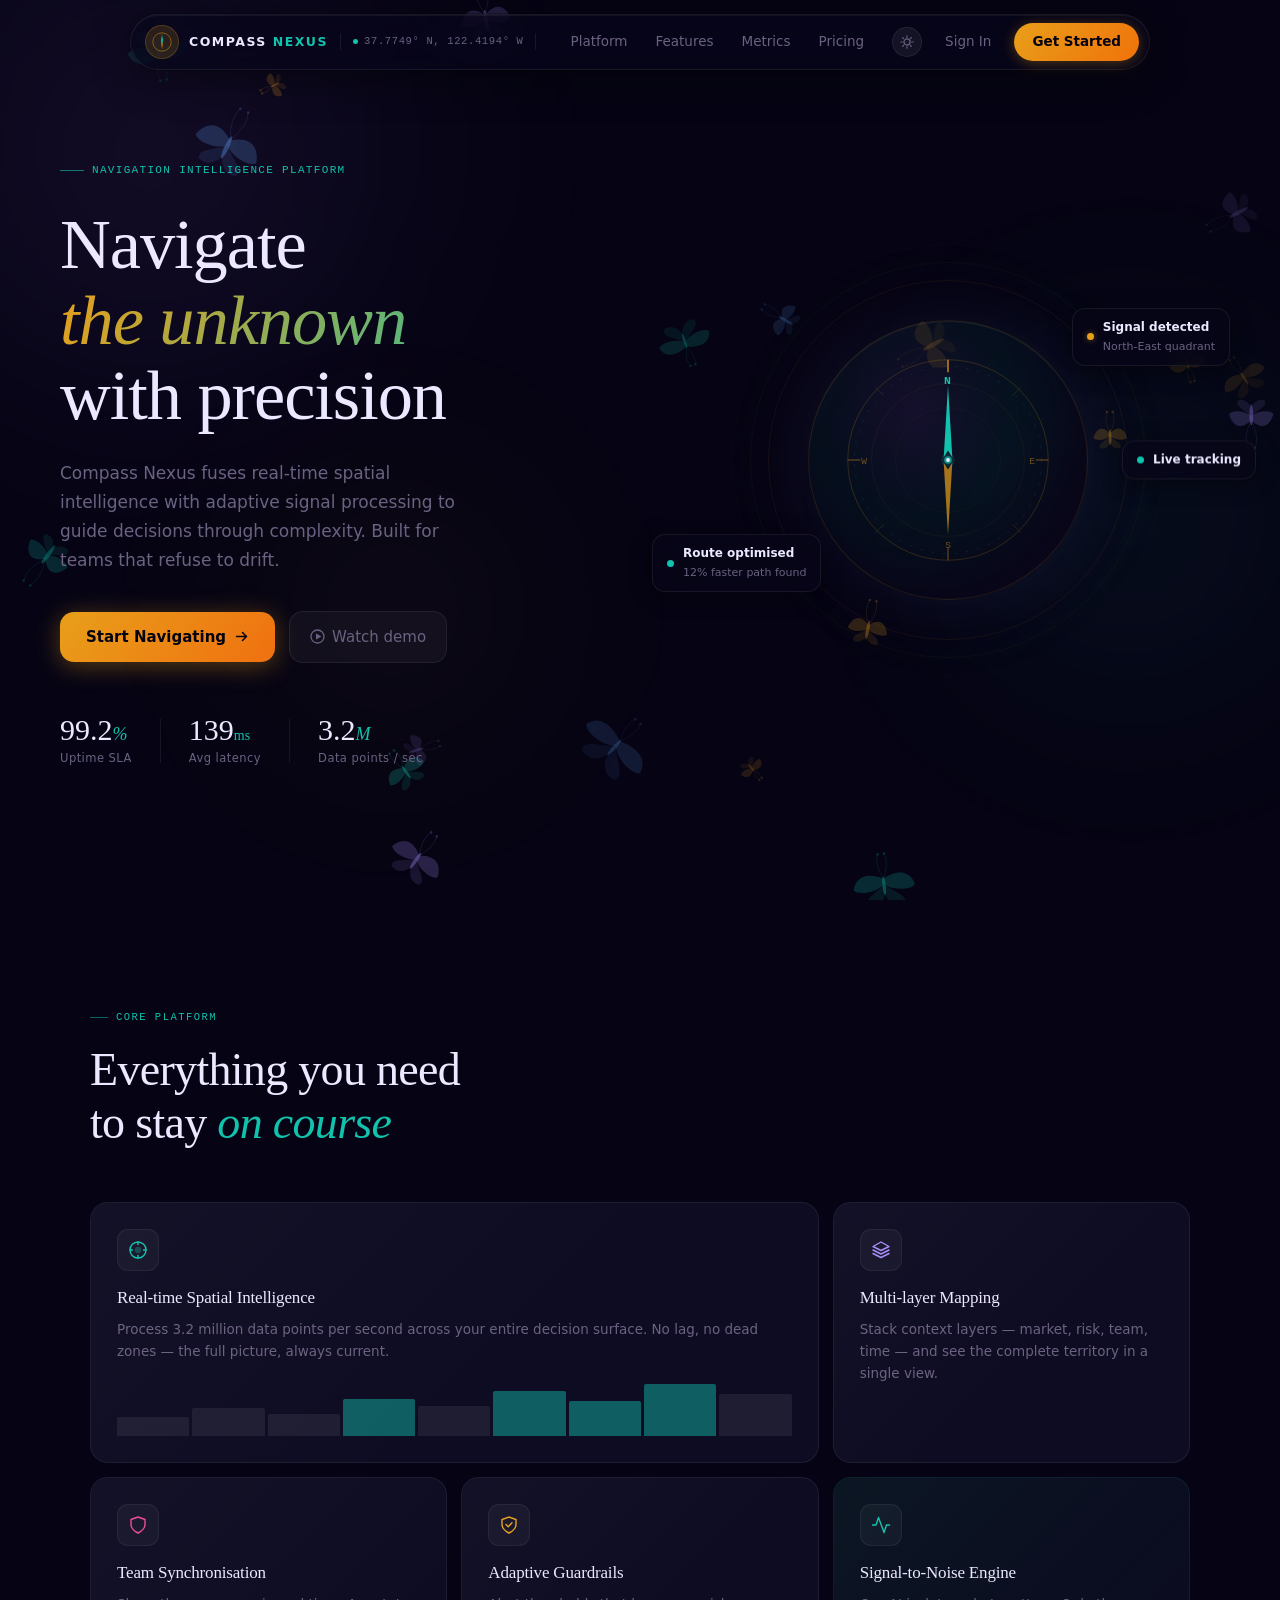
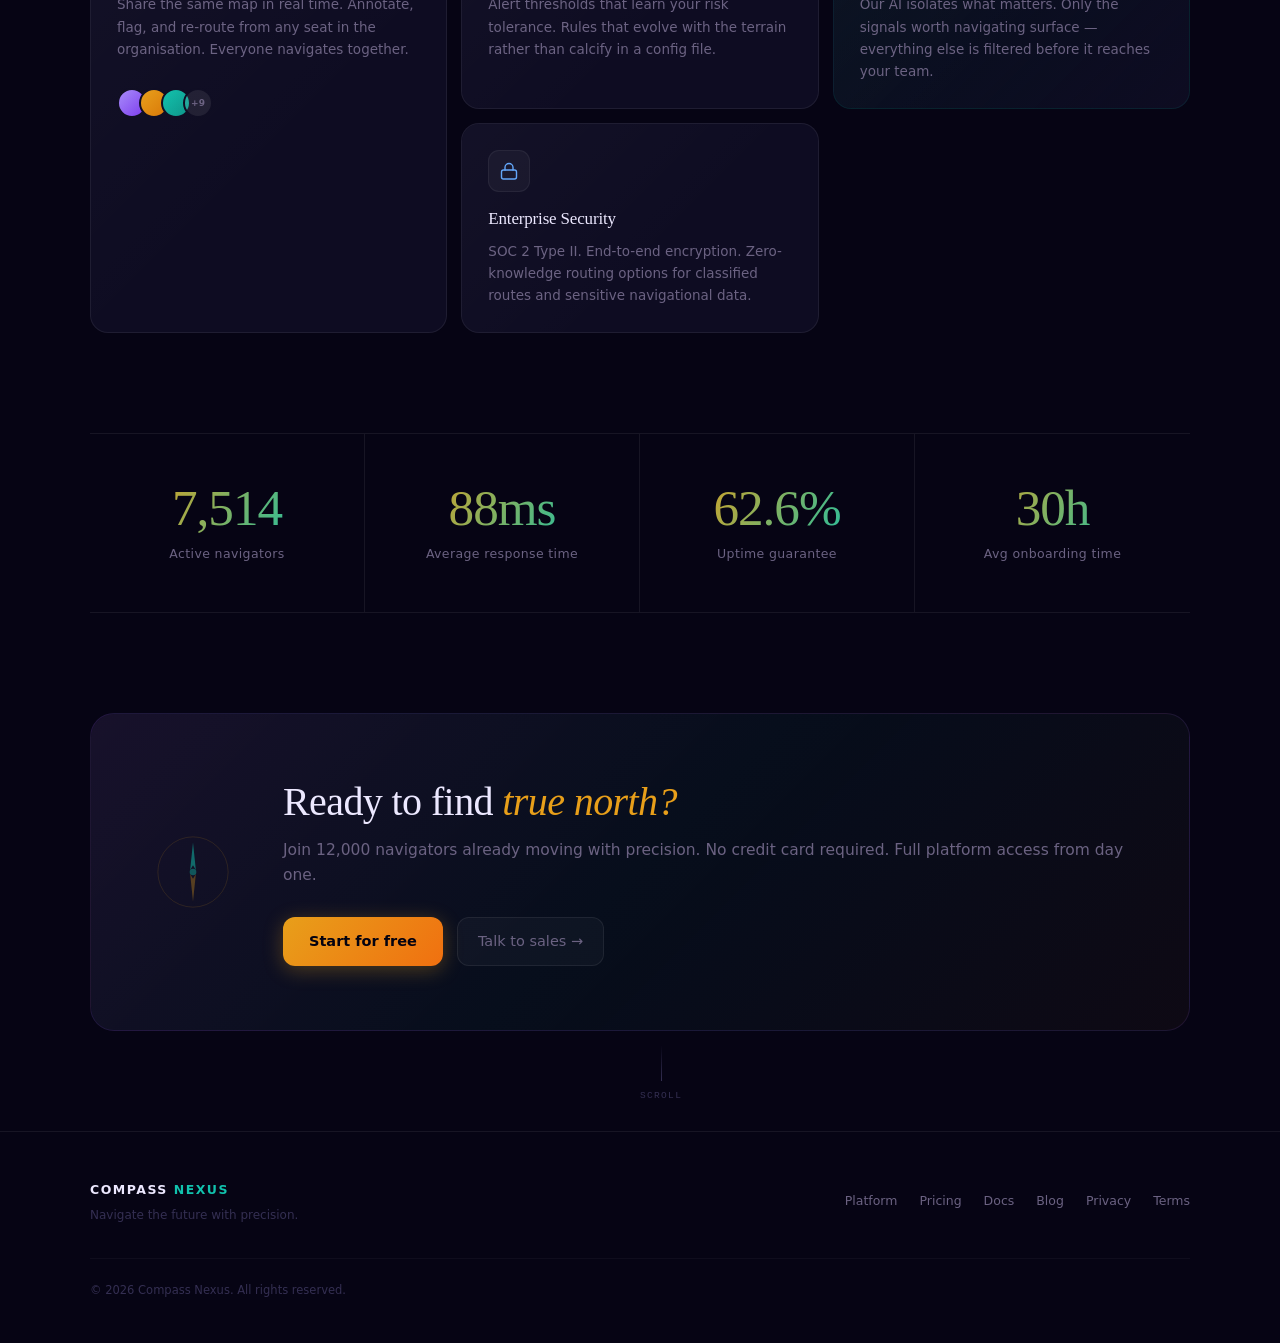
==== compass-nexus-site/index.html @ 7ae868af "feat: add Compass Nexus landing page with butterfly canvas and creative nav Self-contained dark cine" ====
<!doctype html>
<html lang="en" data-theme="dark">
<head>
<meta charset="UTF-8">
<meta name="viewport" content="width=device-width, initial-scale=1.0">
<title>COMPASS NEXUS — Navigate the Future</title>
<style>
/* ── Token Layer ─────────────────────────── */
:root {
  --void:      #060414;
  --surface:   #0E0C22;
  --surface-2: #17152F;
  --border:    rgba(255,255,255,0.07);
  --amber:     #E89F1A;
  --amber-dim: rgba(232,159,26,0.15);
  --teal:      #11C2AD;
  --teal-dim:  rgba(17,194,173,0.12);
  --mist:      #ECE8FF;
  --fog:       #6B6282;
  --fog-2:     #342F52;
  --text:      var(--mist);
  --text-2:    var(--fog);
  --bg:        var(--void);
  --card:      var(--surface);
  --glass:     rgba(8,6,24,0.72);
  --radius-pill: 999px;
  --radius-card: 18px;
  --radius-sm:   10px;
  --ease-out: cubic-bezier(0.16,1,0.3,1);
  --ease-in:  cubic-bezier(0.7,0,0.84,0);
  --f-display: ui-serif, 'New York', Georgia, 'Times New Roman', serif;
  --f-body:    system-ui, -apple-system, 'Segoe UI', Arial, sans-serif;
  --f-mono:    ui-monospace, 'Courier New', Consolas, monospace;
}

@media (prefers-color-scheme: light) {
  :root {
    --void:      #F5F3FF;
    --surface:   #FFFFFF;
    --surface-2: #EDEAF8;
    --border:    rgba(60,40,120,0.10);
    --fog:       #7B7496;
    --fog-2:     #DDD9F0;
    --mist:      #18143A;
    --glass:     rgba(240,237,255,0.82);
    --text:      #18143A;
    --text-2:    #7B7496;
    --bg:        #F5F3FF;
    --card:      #FFFFFF;
  }
}
:root[data-theme="light"] {
  --void:      #F5F3FF;
  --surface:   #FFFFFF;
  --surface-2: #EDEAF8;
  --border:    rgba(60,40,120,0.10);
  --fog:       #7B7496;
  --fog-2:     #DDD9F0;
  --mist:      #18143A;
  --glass:     rgba(240,237,255,0.82);
  --text:      #18143A;
  --text-2:    #7B7496;
  --bg:        #F5F3FF;
  --card:      #FFFFFF;
}
:root[data-theme="dark"] {
  --void:      #060414;
  --surface:   #0E0C22;
  --surface-2: #17152F;
  --border:    rgba(255,255,255,0.07);
  --amber:     #E89F1A;
  --amber-dim: rgba(232,159,26,0.15);
  --teal:      #11C2AD;
  --teal-dim:  rgba(17,194,173,0.12);
  --mist:      #ECE8FF;
  --fog:       #6B6282;
  --fog-2:     #342F52;
  --text:      var(--mist);
  --text-2:    var(--fog);
  --bg:        var(--void);
  --card:      var(--surface);
  --glass:     rgba(8,6,24,0.72);
}

/* ── Reset ───────────────────────────────── */
*,*::before,*::after{box-sizing:border-box;margin:0;padding:0}
@media(prefers-reduced-motion:reduce){*,*::before,*::after{animation-duration:.01ms!important;transition-duration:.01ms!important}}
html{scroll-behavior:smooth}
body{font-family:var(--f-body);background:var(--bg);color:var(--text);min-height:100dvh;overflow-x:hidden;-webkit-font-smoothing:antialiased;line-height:1.6}
a{color:inherit;text-decoration:none}
ul{list-style:none}
img,svg{display:block}
.sr-only{position:absolute;width:1px;height:1px;padding:0;margin:-1px;overflow:hidden;clip:rect(0,0,0,0);border:0}

/* ── Background layers ───────────────────── */
#butterfly-canvas{position:fixed;inset:0;z-index:0;pointer-events:none}

.bg-glow{position:fixed;inset:0;z-index:0;pointer-events:none;overflow:hidden}
.glow{position:absolute;border-radius:50%;filter:blur(90px);animation:glow-drift 22s ease-in-out infinite alternate}
.glow-1{width:700px;height:700px;top:-200px;left:-200px;background:radial-gradient(circle,rgba(167,110,250,.10) 0%,transparent 70%);animation-delay:0s}
.glow-2{width:500px;height:500px;top:30%;right:-100px;background:radial-gradient(circle,rgba(17,194,173,.08) 0%,transparent 70%);animation-delay:-7s;animation-duration:18s}
.glow-3{width:400px;height:400px;bottom:10%;left:15%;background:radial-gradient(circle,rgba(232,159,26,.06) 0%,transparent 70%);animation-delay:-14s;animation-duration:26s}
@keyframes glow-drift{0%{transform:translate(0,0) scale(1)}100%{transform:translate(50px,35px) scale(1.08)}}

/* ── Nav ─────────────────────────────────── */
.nav-wrap{position:fixed;top:0;left:0;right:0;z-index:100;display:flex;flex-direction:column;align-items:center;padding:14px 16px 0;pointer-events:none}
.nav-pill{width:min(1020px,100%);display:flex;align-items:center;gap:6px;padding:8px 10px 8px 14px;background:var(--glass);border:1px solid var(--border);border-radius:var(--radius-pill);backdrop-filter:blur(28px) saturate(160%);-webkit-backdrop-filter:blur(28px) saturate(160%);box-shadow:0 1px 0 rgba(255,255,255,.05) inset,0 8px 40px rgba(0,0,0,.45),0 0 0 1px rgba(0,0,0,.3);pointer-events:all;transition:box-shadow .3s var(--ease-out)}

/* Brand */
.nav-brand{display:flex;align-items:center;gap:10px;flex-shrink:0;cursor:pointer}
.compass-badge{width:34px;height:34px;border-radius:50%;background:var(--amber-dim);border:1px solid rgba(232,159,26,.22);display:flex;align-items:center;justify-content:center;flex-shrink:0;transition:background .2s,border-color .2s,box-shadow .3s}
.nav-brand:hover .compass-badge{background:rgba(232,159,26,.2);border-color:rgba(232,159,26,.38);box-shadow:0 0 18px rgba(232,159,26,.22)}
.compass-svg-nav{width:20px;height:20px;animation:spin-compass 12s linear infinite}
@keyframes spin-compass{to{transform:rotate(360deg)}}
.brand-wordmark{font-family:var(--f-body);font-size:12.5px;font-weight:700;letter-spacing:.12em;color:var(--text)}
.brand-wordmark .accent{color:var(--teal)}

/* Coordinate display — the unique nav element */
.nav-coord{display:flex;align-items:center;gap:6px;font-family:var(--f-mono);font-size:10.5px;color:var(--fog);letter-spacing:.06em;padding:0 12px;border-left:1px solid var(--border);border-right:1px solid var(--border);margin:0 6px}
.coord-dot{width:5px;height:5px;border-radius:50%;background:var(--teal);animation:coord-pulse 2.5s ease-in-out infinite}
@keyframes coord-pulse{0%,100%{opacity:1}50%{opacity:.35}}

/* Links */
.nav-links{display:flex;align-items:center;gap:2px;flex:1;justify-content:center}
.nav-link{display:inline-flex;align-items:center;padding:7px 13px;border-radius:var(--radius-pill);font-size:13.5px;font-weight:500;color:var(--text-2);transition:color .2s,background .2s;cursor:pointer;white-space:nowrap}
.nav-link:hover{color:var(--text);background:rgba(255,255,255,.06)}
.nav-link:focus-visible{outline:2px solid var(--teal);outline-offset:2px}

/* Nav actions */
.nav-actions{display:flex;align-items:center;gap:8px;flex-shrink:0}
.btn-ghost-sm{padding:7px 15px;border-radius:var(--radius-pill);font-size:13.5px;font-weight:500;color:var(--text-2);transition:color .2s,background .2s;cursor:pointer;white-space:nowrap}
.btn-ghost-sm:hover{color:var(--text);background:rgba(255,255,255,.06)}
.btn-nav-cta{padding:8px 18px;border-radius:var(--radius-pill);font-size:13.5px;font-weight:600;color:#040210;background:linear-gradient(130deg,var(--amber) 0%,#F0720A 100%);transition:opacity .2s,transform .15s,box-shadow .2s;cursor:pointer;white-space:nowrap;box-shadow:0 2px 14px rgba(232,159,26,.32)}
.btn-nav-cta:hover{opacity:.9;transform:translateY(-1px);box-shadow:0 4px 22px rgba(232,159,26,.42)}
.btn-nav-cta:active{transform:translateY(0)}
.btn-nav-cta:focus-visible{outline:2px solid var(--amber);outline-offset:3px}

/* Mobile toggle */
.nav-mobile-btn{display:none;flex-direction:column;gap:5px;background:none;border:none;cursor:pointer;padding:8px;border-radius:8px}
.nav-mobile-btn span{display:block;width:18px;height:1.5px;background:var(--fog);transition:transform .2s,opacity .2s}
.nav-mobile-btn:hover span{background:var(--text)}
.nav-mobile-btn[aria-expanded="true"] span:nth-child(1){transform:rotate(45deg) translate(4.7px,4.7px)}
.nav-mobile-btn[aria-expanded="true"] span:nth-child(2){opacity:0}
.nav-mobile-btn[aria-expanded="true"] span:nth-child(3){transform:rotate(-45deg) translate(4.7px,-4.7px)}

/* Mobile dropdown */
.mobile-menu{display:none;flex-direction:column;width:min(1020px,calc(100vw - 32px));margin-top:8px;background:var(--glass);border:1px solid var(--border);border-radius:20px;backdrop-filter:blur(24px);-webkit-backdrop-filter:blur(24px);overflow:hidden;pointer-events:all}
.mobile-menu.open{display:flex}
.mobile-link{padding:13px 22px;font-size:14px;color:var(--text-2);border-bottom:1px solid rgba(255,255,255,.04);transition:color .2s,background .2s;cursor:pointer}
.mobile-link:hover{color:var(--text);background:rgba(255,255,255,.04)}
.mobile-link:last-child{border-bottom:none;color:var(--amber);font-weight:600}

/* Theme toggle */
.theme-toggle{width:30px;height:30px;border-radius:50%;background:rgba(255,255,255,.06);border:1px solid var(--border);display:flex;align-items:center;justify-content:center;cursor:pointer;transition:background .2s,border-color .2s;flex-shrink:0}
.theme-toggle:hover{background:rgba(255,255,255,.1)}
.theme-toggle svg{width:14px;height:14px;stroke:var(--fog);transition:stroke .2s}
.theme-toggle:hover svg{stroke:var(--text)}

/* ── Main content offset ─────────────────── */
main{position:relative;z-index:1}

/* ── Hero ────────────────────────────────── */
.hero{min-height:100dvh;display:flex;align-items:center;padding:100px 24px 80px}
.hero-inner{max-width:1160px;width:100%;margin:0 auto;display:grid;grid-template-columns:1fr 1fr;gap:72px;align-items:center}

.hero-eyebrow{display:inline-flex;align-items:center;gap:8px;font-family:var(--f-mono);font-size:11px;letter-spacing:.12em;text-transform:uppercase;color:var(--teal);margin-bottom:28px;animation:fade-up .6s var(--ease-out) .1s both}
.eyebrow-line{width:24px;height:1px;background:var(--teal);opacity:.6}

.hero-h1{font-family:var(--f-display);font-size:clamp(40px,5.5vw,72px);font-weight:400;line-height:1.07;letter-spacing:-.015em;margin-bottom:26px;text-wrap:balance}
.h1-line-1{display:block;animation:fade-up .65s var(--ease-out) .2s both}
.h1-line-2{display:block;font-style:italic;background:linear-gradient(120deg,var(--amber) 0%,var(--teal) 100%);-webkit-background-clip:text;-webkit-text-fill-color:transparent;background-clip:text;animation:fade-up .65s var(--ease-out) .32s both}
.h1-line-3{display:block;animation:fade-up .65s var(--ease-out) .42s both}

.hero-body{font-size:17px;line-height:1.7;color:var(--text-2);max-width:420px;margin-bottom:36px;animation:fade-up .6s var(--ease-out) .52s both}

.hero-cta{display:flex;align-items:center;gap:14px;flex-wrap:wrap;margin-bottom:52px;animation:fade-up .6s var(--ease-out) .62s both}
.btn-primary-lg{display:inline-flex;align-items:center;gap:8px;padding:13px 26px;border-radius:14px;font-size:15px;font-weight:600;color:#040210;background:linear-gradient(130deg,var(--amber) 0%,#F07010 100%);transition:transform .2s var(--ease-out),box-shadow .2s;box-shadow:0 4px 24px rgba(232,159,26,.36);cursor:pointer}
.btn-primary-lg:hover{transform:translateY(-2px);box-shadow:0 8px 32px rgba(232,159,26,.45)}
.btn-primary-lg:active{transform:translateY(0)}
.btn-primary-lg:focus-visible{outline:2px solid var(--amber);outline-offset:3px}
.btn-ghost-lg{display:inline-flex;align-items:center;gap:7px;padding:13px 20px;border-radius:14px;font-size:15px;font-weight:500;color:var(--text-2);background:rgba(255,255,255,.04);border:1px solid var(--border);transition:color .2s,background .2s,transform .2s;cursor:pointer}
.btn-ghost-lg:hover{color:var(--text);background:rgba(255,255,255,.08);transform:translateY(-1px)}
.btn-ghost-lg:focus-visible{outline:2px solid var(--teal);outline-offset:3px}

/* Stats */
.hero-stats{display:flex;gap:0;animation:fade-up .6s var(--ease-out) .72s both}
.stat{padding:0 28px 0 0;display:flex;flex-direction:column;gap:4px}
.stat:first-child{padding-left:0}
.stat-num{font-family:var(--f-display);font-size:30px;font-weight:400;line-height:1;color:var(--text)}
.stat-num .unit{font-size:18px;color:var(--teal);font-style:italic}
.stat-lbl{font-size:11.5px;color:var(--fog);letter-spacing:.04em}
.stat-div{width:1px;background:var(--border);align-self:stretch;margin:4px 28px 4px 0}

/* Hero visual */
.hero-visual{position:relative;display:flex;align-items:center;justify-content:center;animation:fade-up .8s var(--ease-out) .3s both}

.orb-wrap{position:relative;width:360px;height:360px;display:flex;align-items:center;justify-content:center}
.orb-ring{position:absolute;border-radius:50%;border:1px solid rgba(232,159,26,.07);animation:orb-pulse 5s ease-in-out infinite}
.orb-ring-1{inset:0;animation-delay:0s}
.orb-ring-2{inset:-18px;animation-delay:.8s;opacity:.6}
.orb-ring-3{inset:-36px;animation-delay:1.6s;opacity:.3}
@keyframes orb-pulse{0%,100%{transform:scale(1);opacity:.8}50%{transform:scale(1.04);opacity:.35}}

.orb-body{width:280px;height:280px;border-radius:50%;background:radial-gradient(ellipse at 38% 32%,rgba(167,110,250,.1) 0%,rgba(17,194,173,.06) 40%,rgba(8,6,24,.95) 72%);border:1px solid rgba(232,159,26,.12);box-shadow:0 0 70px rgba(167,110,250,.07),0 0 140px rgba(17,194,173,.04),inset 0 1px 0 rgba(255,255,255,.06);display:flex;align-items:center;justify-content:center}
.orb-svg{width:210px;height:210px;animation:spin-compass 26s linear infinite}

/* Float cards */
.fcard{position:absolute;display:flex;align-items:center;gap:9px;padding:9px 14px;background:var(--glass);border:1px solid var(--border);border-radius:13px;backdrop-filter:blur(18px);-webkit-backdrop-filter:blur(18px);box-shadow:0 4px 22px rgba(0,0,0,.38);font-size:12px}
.fcard-1{top:28px;right:-10px;animation:fc-float-1 6s ease-in-out infinite}
.fcard-2{bottom:48px;left:-24px;animation:fc-float-2 7s ease-in-out infinite}
.fcard-3{top:50%;right:-36px;transform:translateY(-50%);animation:fc-float-3 5s ease-in-out infinite}
@keyframes fc-float-1{0%,100%{transform:translateY(0)}50%{transform:translateY(-9px)}}
@keyframes fc-float-2{0%,100%{transform:translateY(0)}50%{transform:translateY(7px)}}
@keyframes fc-float-3{0%,100%{transform:translateY(-50%) translateX(0)}50%{transform:translateY(-50%) translateX(-5px)}}

.fc-dot{width:7px;height:7px;border-radius:50%;flex-shrink:0}
.fc-dot-amber{background:var(--amber);box-shadow:0 0 6px rgba(232,159,26,.5)}
.fc-dot-teal{background:var(--teal);animation:coord-pulse 2s infinite}
.fc-dot-live{background:var(--teal);animation:pulsering 2s ease-out infinite;box-shadow:0 0 0 0 rgba(17,194,173,.4)}
@keyframes pulsering{0%{box-shadow:0 0 0 0 rgba(17,194,173,.4)}70%{box-shadow:0 0 0 8px rgba(17,194,173,0)}100%{box-shadow:0 0 0 0 rgba(17,194,173,0)}}

.fc-name{font-weight:600;color:var(--text);font-size:12px}
.fc-sub{color:var(--fog);font-size:11px;margin-top:1px}

/* Scroll cue */
.scroll-cue{position:absolute;bottom:28px;left:50%;transform:translateX(-50%);display:flex;flex-direction:column;align-items:center;gap:7px;font-family:var(--f-mono);font-size:9.5px;letter-spacing:.14em;text-transform:uppercase;color:var(--fog-2);animation:fade-up 1s var(--ease-out) 1.4s both}
.scroll-cue-line{width:1px;height:36px;background:linear-gradient(to bottom,transparent,var(--fog-2));animation:scroll-cue-anim 2s ease-in-out infinite}
@keyframes scroll-cue-anim{0%,100%{opacity:.3}50%{opacity:.7}}

/* ── Features ────────────────────────────── */
.section{position:relative;z-index:1;padding:100px 24px}
.section-inner{max-width:1100px;margin:0 auto}

.section-eye{display:inline-flex;align-items:center;gap:8px;font-family:var(--f-mono);font-size:10.5px;letter-spacing:.14em;text-transform:uppercase;color:var(--teal);margin-bottom:18px}
.section-eye::before{content:'';display:block;width:18px;height:1px;background:var(--teal);opacity:.5}

.section-h2{font-family:var(--f-display);font-size:clamp(28px,4vw,46px);font-weight:400;line-height:1.15;letter-spacing:-.015em;margin-bottom:52px;max-width:580px;text-wrap:balance}
.section-h2 em{font-style:italic;color:var(--teal)}

/* Bento */
.bento{display:grid;grid-template-columns:repeat(3,1fr);gap:14px}
.bcard{padding:26px;background:var(--card);border:1px solid var(--border);border-radius:var(--radius-card);overflow:hidden;position:relative;cursor:default;transition:background .25s var(--ease-out),border-color .25s,box-shadow .25s,transform .25s;opacity:0;transform:translateY(22px)}
.bcard.revealed{opacity:1;transform:translateY(0);transition:opacity .55s var(--ease-out),transform .55s var(--ease-out),background .25s,border-color .25s,box-shadow .25s}
.bcard::before{content:'';position:absolute;inset:0;background:linear-gradient(135deg,rgba(255,255,255,.025) 0%,transparent 60%);border-radius:inherit;pointer-events:none}
.bcard:hover{background:var(--surface-2);border-color:rgba(255,255,255,.11);box-shadow:0 8px 36px rgba(0,0,0,.28);transform:translateY(-2px)}
.bcard:hover .bcard-chevron{opacity:1;transform:translateX(3px)}

.bcard-wide{grid-column:span 2}
.bcard-tall{grid-row:span 2}
.bcard-accent{background:linear-gradient(135deg,rgba(17,194,173,.07) 0%,var(--surface) 100%);border-color:rgba(17,194,173,.1)}
.bcard-accent:hover{border-color:rgba(17,194,173,.2);box-shadow:0 8px 36px rgba(17,194,173,.07)}

.bcard-icon{width:42px;height:42px;border-radius:11px;background:rgba(255,255,255,.04);border:1px solid rgba(255,255,255,.06);display:flex;align-items:center;justify-content:center;margin-bottom:16px}
.bcard-h{font-family:var(--f-display);font-size:17px;font-weight:400;line-height:1.3;color:var(--text);margin-bottom:9px;letter-spacing:-.01em}
.bcard-p{font-size:13.5px;line-height:1.65;color:var(--text-2)}
.bcard-chevron{position:absolute;bottom:22px;right:22px;opacity:0;transition:opacity .2s,transform .2s;color:var(--fog)}

/* Mini bar chart */
.mini-chart{display:flex;align-items:flex-end;gap:3px;height:52px;margin-top:22px}
.bar{flex:1;border-radius:2px 2px 0 0;background:rgba(255,255,255,.07);transition:background .2s}
.bar.hi{background:rgba(17,194,173,.45)}
.bcard:hover .bar.hi{background:rgba(17,194,173,.65)}
.bcard:hover .bar{background:rgba(255,255,255,.11)}

/* Avatar stack */
.av-stack{display:flex;margin-top:28px}
.av{width:30px;height:30px;border-radius:50%;border:2px solid var(--card);margin-left:-8px;font-size:10px;font-weight:700;display:flex;align-items:center;justify-content:center;color:rgba(255,255,255,.7)}
.av:first-child{margin-left:0}
.av-a{background:linear-gradient(135deg,#a78bfa,#7c3aed)}
.av-b{background:linear-gradient(135deg,#E89F1A,#d97706)}
.av-c{background:linear-gradient(135deg,#11C2AD,#0d9488)}
.av-d{background:rgba(255,255,255,.08);color:var(--fog);font-size:9px}

/* ── Metrics ─────────────────────────────── */
.metrics-section{position:relative;z-index:1;padding:0 24px 0}
.metrics-inner{max-width:1100px;margin:0 auto;border-top:1px solid var(--border);border-bottom:1px solid var(--border)}
.metrics-grid{display:grid;grid-template-columns:repeat(4,1fr)}
.metric{padding:48px 40px;border-right:1px solid var(--border);text-align:center}
.metric:last-child{border-right:none}
.metric-n{font-family:var(--f-display);font-size:clamp(36px,4vw,54px);font-weight:400;line-height:1;letter-spacing:-.02em;background:linear-gradient(120deg,var(--amber) 0%,var(--teal) 100%);-webkit-background-clip:text;-webkit-text-fill-color:transparent;background-clip:text;margin-bottom:10px;font-variant-numeric:tabular-nums}
.metric-l{font-size:12.5px;color:var(--fog);letter-spacing:.03em}

/* ── CTA band ────────────────────────────── */
.cta-section{position:relative;z-index:1;padding:100px 24px}
.cta-inner{max-width:1100px;margin:0 auto;background:linear-gradient(135deg,rgba(167,110,250,.08) 0%,rgba(17,194,173,.05) 50%,rgba(232,159,26,.04) 100%);border:1px solid rgba(167,110,250,.12);border-radius:24px;padding:64px;display:flex;align-items:center;gap:52px;position:relative;overflow:hidden}
.cta-inner::before{content:'';position:absolute;inset:0;background:linear-gradient(135deg,rgba(255,255,255,.025) 0%,transparent 60%);border-radius:inherit;pointer-events:none}
.cta-compass{width:76px;height:76px;flex-shrink:0;opacity:.5;animation:spin-compass 20s linear infinite}
.cta-body{flex:1;position:relative;z-index:1}
.cta-h{font-family:var(--f-display);font-size:clamp(24px,3.5vw,40px);font-weight:400;line-height:1.2;letter-spacing:-.015em;margin-bottom:12px;text-wrap:balance}
.cta-h em{font-style:italic;color:var(--amber)}
.cta-p{font-size:15.5px;color:var(--text-2);margin-bottom:28px;line-height:1.65}
.cta-btns{display:flex;gap:14px;flex-wrap:wrap}
.btn-cta{display:inline-flex;align-items:center;gap:7px;padding:12px 26px;border-radius:12px;font-size:14.5px;font-weight:600;color:#040210;background:linear-gradient(130deg,var(--amber) 0%,#F07010 100%);transition:transform .2s,box-shadow .2s;box-shadow:0 4px 20px rgba(232,159,26,.3);cursor:pointer}
.btn-cta:hover{transform:translateY(-2px);box-shadow:0 8px 28px rgba(232,159,26,.4)}
.btn-cta:focus-visible{outline:2px solid var(--amber);outline-offset:3px}
.btn-cta-outline{display:inline-flex;align-items:center;gap:7px;padding:12px 20px;border-radius:12px;font-size:14.5px;font-weight:500;color:var(--text-2);border:1px solid var(--border);background:rgba(255,255,255,.03);transition:color .2s,background .2s;cursor:pointer}
.btn-cta-outline:hover{color:var(--text);background:rgba(255,255,255,.07)}
.btn-cta-outline:focus-visible{outline:2px solid var(--teal);outline-offset:3px}

/* ── Footer ──────────────────────────────── */
.site-footer{position:relative;z-index:1;padding:44px 24px;border-top:1px solid var(--border)}
.footer-inner{max-width:1100px;margin:0 auto;display:flex;align-items:center;flex-wrap:wrap;gap:28px}
.footer-brand{flex:1;min-width:140px}
.footer-tag{font-size:12px;color:var(--fog-2);margin-top:5px}
.footer-nav{display:flex;gap:22px;flex-wrap:wrap}
.footer-nav a{font-size:12.5px;color:var(--fog);transition:color .2s}
.footer-nav a:hover{color:var(--text)}
.footer-nav a:focus-visible{outline:2px solid var(--teal);outline-offset:2px;border-radius:2px}
.footer-copy{width:100%;font-size:11.5px;color:var(--fog-2);border-top:1px solid rgba(255,255,255,.04);padding-top:22px;margin-top:4px}

/* ── Animations ──────────────────────────── */
@keyframes fade-up{from{opacity:0;transform:translateY(18px)}to{opacity:1;transform:translateY(0)}}

/* ── Responsive ──────────────────────────── */
@media(max-width:960px){
  .hero-inner{grid-template-columns:1fr;gap:52px}
  .hero-visual{display:none}
  .bento{grid-template-columns:1fr 1fr}
  .bcard-wide{grid-column:span 2}
  .bcard-tall{grid-row:span 1}
  .metrics-grid{grid-template-columns:1fr 1fr}
  .metric:nth-child(2){border-right:none}
  .metric:nth-child(1),.metric:nth-child(2){border-bottom:1px solid var(--border)}
  .cta-inner{flex-direction:column;text-align:center;padding:48px 32px}
  .cta-btns{justify-content:center}
  .cta-compass{display:none}
}
@media(max-width:640px){
  .nav-links,.nav-actions,.nav-coord{display:none}
  .nav-mobile-btn{display:flex}
  .nav-pill{padding:7px 10px 7px 14px}
  .brand-wordmark{font-size:11px;letter-spacing:.1em}
  .bento{grid-template-columns:1fr}
  .bcard-wide{grid-column:span 1}
  .hero-stats{flex-wrap:wrap;gap:16px}
  .stat-div{display:none}
  .stat{padding-right:0}
  .metrics-grid{grid-template-columns:1fr}
  .metric{border-right:none;border-bottom:1px solid var(--border)}
  .metric:last-child{border-bottom:none}
  .footer-inner{flex-direction:column;align-items:flex-start}
}
@media(max-width:380px){
  .cta-btns{flex-direction:column}
  .btn-cta,.btn-cta-outline{justify-content:center}
}
</style>
</head>
<body>

<!-- Background -->
<canvas id="butterfly-canvas" aria-hidden="true"></canvas>
<div class="bg-glow" aria-hidden="true">
  <div class="glow glow-1"></div>
  <div class="glow glow-2"></div>
  <div class="glow glow-3"></div>
</div>

<!-- ══════════════════════════════════════════
     NAV — glass pill with live coordinate display
══════════════════════════════════════════════ -->
<header class="nav-wrap" role="banner">
  <nav class="nav-pill" aria-label="Main navigation">

    <a href="#" class="nav-brand" aria-label="Compass Nexus home">
      <div class="compass-badge">
        <svg class="compass-svg-nav" viewBox="0 0 36 36" fill="none" aria-hidden="true">
          <circle cx="18" cy="18" r="16.5" stroke="#E89F1A" stroke-width="1.2" opacity=".7"/>
          <circle cx="18" cy="18" r="1.8" fill="#11C2AD"/>
          <polygon points="18,5 20.2,17 18,15.5 15.8,17" fill="#11C2AD"/>
          <polygon points="18,31 20.2,19 18,20.5 15.8,19" fill="#E89F1A" opacity=".65"/>
          <text x="18" y="4.5" text-anchor="middle" fill="#E89F1A" font-size="3.2" font-family="monospace" opacity=".6">N</text>
        </svg>
      </div>
      <span class="brand-wordmark">COMPASS <span class="accent">NEXUS</span></span>
    </a>

    <!-- Live coordinate display — the distinctive nav element -->
    <div class="nav-coord" aria-label="Current navigation coordinates" role="status" aria-live="polite">
      <div class="coord-dot" aria-hidden="true"></div>
      <span id="nav-coord-text">37.7749° N, 122.4194° W</span>
    </div>

    <ul class="nav-links" role="list">
      <li><a href="#features" class="nav-link">Platform</a></li>
      <li><a href="#features" class="nav-link">Features</a></li>
      <li><a href="#metrics" class="nav-link">Metrics</a></li>
      <li><a href="#pricing" class="nav-link">Pricing</a></li>
    </ul>

    <div class="nav-actions">
      <button class="theme-toggle" id="theme-toggle" aria-label="Toggle colour theme" title="Toggle theme">
        <svg viewBox="0 0 16 16" fill="none" stroke="currentColor" stroke-width="1.4" stroke-linecap="round" aria-hidden="true">
          <circle cx="8" cy="8" r="3.5"/>
          <line x1="8" y1="1" x2="8" y2="2.5"/>
          <line x1="8" y1="13.5" x2="8" y2="15"/>
          <line x1="1" y1="8" x2="2.5" y2="8"/>
          <line x1="13.5" y1="8" x2="15" y2="8"/>
          <line x1="3.05" y1="3.05" x2="4.1" y2="4.1"/>
          <line x1="11.9" y1="11.9" x2="12.95" y2="12.95"/>
          <line x1="12.95" y1="3.05" x2="11.9" y2="4.1"/>
          <line x1="4.1" y1="11.9" x2="3.05" y2="12.95"/>
        </svg>
      </button>
      <a href="#" class="btn-ghost-sm">Sign In</a>
      <a href="#" class="btn-nav-cta">Get Started</a>
    </div>

    <button class="nav-mobile-btn" id="mobile-toggle" aria-label="Toggle menu" aria-expanded="false">
      <span></span><span></span><span></span>
    </button>
  </nav>

  <div class="mobile-menu" id="mobile-menu" role="navigation" aria-label="Mobile">
    <a href="#features" class="mobile-link">Platform</a>
    <a href="#features" class="mobile-link">Features</a>
    <a href="#metrics" class="mobile-link">Metrics</a>
    <a href="#pricing" class="mobile-link">Pricing</a>
    <a href="#" class="mobile-link">Get Started →</a>
  </div>
</header>

<!-- ══════════════════════════════════════════
     HERO
══════════════════════════════════════════════ -->
<main id="main-content">
<section class="hero" aria-labelledby="hero-h1">
  <div class="hero-inner">

    <div class="hero-copy">
      <div class="hero-eyebrow"><span class="eyebrow-line" aria-hidden="true"></span>Navigation Intelligence Platform</div>

      <h1 class="hero-h1" id="hero-h1">
        <span class="h1-line-1">Navigate</span>
        <span class="h1-line-2">the unknown</span>
        <span class="h1-line-3">with precision</span>
      </h1>

      <p class="hero-body">Compass Nexus fuses real-time spatial intelligence with adaptive signal processing to guide decisions through complexity. Built for teams that refuse to drift.</p>

      <div class="hero-cta">
        <a href="#" class="btn-primary-lg">
          Start Navigating
          <svg width="15" height="15" viewBox="0 0 15 15" fill="none" aria-hidden="true"><path d="M2.5 7.5h10M8.5 3.5l4 4-4 4" stroke="currentColor" stroke-width="1.5" stroke-linecap="round" stroke-linejoin="round"/></svg>
        </a>
        <a href="#" class="btn-ghost-lg" aria-label="Watch product demo">
          <svg width="15" height="15" viewBox="0 0 15 15" fill="none" aria-hidden="true"><circle cx="7.5" cy="7.5" r="6.5" stroke="currentColor" stroke-width="1.3"/><polygon points="6,4.5 11.5,7.5 6,10.5" fill="currentColor"/></svg>
          Watch demo
        </a>
      </div>

      <div class="hero-stats" role="list" aria-label="Key platform statistics">
        <div class="stat" role="listitem">
          <div class="stat-num"><span class="stat-val" data-target="99.9" data-decimals="1">99.9</span><span class="unit">%</span></div>
          <div class="stat-lbl">Uptime SLA</div>
        </div>
        <div class="stat-div" aria-hidden="true"></div>
        <div class="stat" role="listitem">
          <div class="stat-num"><span class="stat-val" data-target="140" data-decimals="0">140</span><span class="unit" style="font-size:14px;font-style:normal">ms</span></div>
          <div class="stat-lbl">Avg latency</div>
        </div>
        <div class="stat-div" aria-hidden="true"></div>
        <div class="stat" role="listitem">
          <div class="stat-num"><span class="stat-val" data-target="3.2" data-decimals="1">3.2</span><span class="unit">M</span></div>
          <div class="stat-lbl">Data points / sec</div>
        </div>
      </div>
    </div>

    <!-- Compass orb -->
    <div class="hero-visual" aria-hidden="true">
      <div class="orb-wrap">
        <div class="orb-ring orb-ring-3"></div>
        <div class="orb-ring orb-ring-2"></div>
        <div class="orb-ring orb-ring-1"></div>
        <div class="orb-body">
          <svg class="orb-svg" viewBox="0 0 220 220" fill="none" xmlns="http://www.w3.org/2000/svg">
            <!-- Outer graduation ring -->
            <circle cx="110" cy="110" r="105" stroke="#E89F1A" stroke-width=".8" opacity=".25"/>
            <circle cx="110" cy="110" r="98" stroke="#11C2AD" stroke-width=".4" stroke-dasharray="3 9" opacity=".3"/>
            <!-- Inner rings -->
            <circle cx="110" cy="110" r="80" stroke="#E89F1A" stroke-width=".4" opacity=".15"/>
            <circle cx="110" cy="110" r="55" stroke="#E89F1A" stroke-width=".3" opacity=".12"/>
            <!-- Cardinal ticks -->
            <line x1="110" y1="5" x2="110" y2="18" stroke="#E89F1A" stroke-width="2" opacity=".65"/>
            <line x1="110" y1="202" x2="110" y2="215" stroke="#E89F1A" stroke-width="2" opacity=".25"/>
            <line x1="5" y1="110" x2="18" y2="110" stroke="#E89F1A" stroke-width="2" opacity=".25"/>
            <line x1="202" y1="110" x2="215" y2="110" stroke="#E89F1A" stroke-width="2" opacity=".25"/>
            <!-- Ordinal ticks -->
            <line x1="33.8" y1="33.8" x2="42.6" y2="42.6" stroke="#E89F1A" stroke-width=".7" opacity=".2"/>
            <line x1="186.2" y1="33.8" x2="177.4" y2="42.6" stroke="#E89F1A" stroke-width=".7" opacity=".2"/>
            <line x1="33.8" y1="186.2" x2="42.6" y2="177.4" stroke="#E89F1A" stroke-width=".7" opacity=".2"/>
            <line x1="186.2" y1="186.2" x2="177.4" y2="177.4" stroke="#E89F1A" stroke-width=".7" opacity=".2"/>
            <!-- Labels -->
            <text x="110" y="30" text-anchor="middle" fill="#11C2AD" font-size="12" font-family="monospace" font-weight="700" letter-spacing=".1em">N</text>
            <text x="110" y="202" text-anchor="middle" fill="#E89F1A" font-size="10" font-family="monospace" opacity=".45">S</text>
            <text x="198" y="114" text-anchor="middle" fill="#E89F1A" font-size="10" font-family="monospace" opacity=".45">E</text>
            <text x="22" y="114" text-anchor="middle" fill="#E89F1A" font-size="10" font-family="monospace" opacity=".45">W</text>
            <!-- Needles -->
            <polygon points="110,32 114.5,107 110,100 105.5,107" fill="#11C2AD"/>
            <polygon points="110,188 114.5,113 110,120 105.5,113" fill="#E89F1A" opacity=".7"/>
            <!-- Centre -->
            <circle cx="110" cy="110" r="7" fill="#11C2AD" opacity=".15"/>
            <circle cx="110" cy="110" r="4" fill="#11C2AD" opacity=".7"/>
            <circle cx="110" cy="110" r="2" fill="#ECE8FF"/>
          </svg>
        </div>
      </div>

      <!-- Floating info cards -->
      <div class="fcard fcard-1">
        <div class="fc-dot fc-dot-amber" aria-hidden="true"></div>
        <div>
          <div class="fc-name">Signal detected</div>
          <div class="fc-sub">North-East quadrant</div>
        </div>
      </div>

      <div class="fcard fcard-2">
        <div class="fc-dot fc-dot-teal" aria-hidden="true"></div>
        <div>
          <div class="fc-name">Route optimised</div>
          <div class="fc-sub">12% faster path found</div>
        </div>
      </div>

      <div class="fcard fcard-3">
        <div class="fc-dot fc-dot-live" aria-hidden="true"></div>
        <span style="font-size:12px;color:var(--text);font-weight:600">Live tracking</span>
      </div>
    </div>

  </div>

  <div class="scroll-cue" aria-hidden="true">
    <div class="scroll-cue-line"></div>
    <span>scroll</span>
  </div>
</section>

<!-- ══════════════════════════════════════════
     FEATURES BENTO
══════════════════════════════════════════════ -->
<section class="section" id="features" aria-labelledby="features-h2">
  <div class="section-inner">
    <div class="section-eye" aria-hidden="true">Core Platform</div>
    <h2 class="section-h2" id="features-h2">Everything you need<br>to stay <em>on course</em></h2>

    <div class="bento" role="list">

      <article class="bcard bcard-wide" role="listitem">
        <div class="bcard-icon" aria-hidden="true">
          <svg width="20" height="20" viewBox="0 0 20 20" fill="none" stroke="#11C2AD" stroke-width="1.4" stroke-linecap="round"><circle cx="10" cy="10" r="8"/><circle cx="10" cy="10" r="2.5" fill="#11C2AD" opacity=".3"/><line x1="10" y1="2" x2="10" y2="4.5"/><line x1="10" y1="15.5" x2="10" y2="18"/><line x1="2" y1="10" x2="4.5" y2="10"/><line x1="15.5" y1="10" x2="18" y2="10"/></svg>
        </div>
        <h3 class="bcard-h">Real-time Spatial Intelligence</h3>
        <p class="bcard-p">Process 3.2 million data points per second across your entire decision surface. No lag, no dead zones — the full picture, always current.</p>
        <div class="mini-chart" aria-hidden="true">
          <div class="bar" style="height:38%"></div>
          <div class="bar" style="height:55%"></div>
          <div class="bar" style="height:42%"></div>
          <div class="bar hi" style="height:72%"></div>
          <div class="bar" style="height:58%"></div>
          <div class="bar hi" style="height:88%"></div>
          <div class="bar hi" style="height:68%"></div>
          <div class="bar hi" style="height:100%"></div>
          <div class="bar" style="height:82%"></div>
        </div>
        <svg class="bcard-chevron" width="16" height="16" viewBox="0 0 16 16" fill="none" stroke="currentColor" stroke-width="1.5" stroke-linecap="round" aria-hidden="true"><path d="M6 3l5 5-5 5"/></svg>
      </article>

      <article class="bcard" role="listitem">
        <div class="bcard-icon" aria-hidden="true">
          <svg width="20" height="20" viewBox="0 0 20 20" fill="none" stroke="#a78bfa" stroke-width="1.4" stroke-linecap="round" stroke-linejoin="round"><path d="M10 2L2 6.5l8 4 8-4L10 2z"/><path d="M2 13.5l8 4 8-4"/><path d="M2 10l8 4 8-4"/></svg>
        </div>
        <h3 class="bcard-h">Multi-layer Mapping</h3>
        <p class="bcard-p">Stack context layers — market, risk, team, time — and see the complete territory in a single view.</p>
        <svg class="bcard-chevron" width="16" height="16" viewBox="0 0 16 16" fill="none" stroke="currentColor" stroke-width="1.5" stroke-linecap="round" aria-hidden="true"><path d="M6 3l5 5-5 5"/></svg>
      </article>

      <article class="bcard bcard-tall" role="listitem">
        <div class="bcard-icon" aria-hidden="true">
          <svg width="20" height="20" viewBox="0 0 20 20" fill="none" stroke="#ec4899" stroke-width="1.4" stroke-linecap="round" stroke-linejoin="round"><path d="M10 18s7-3.5 7-8.5V4.5L10 2 3 4.5V9.5c0 5 7 8.5 7 8.5z"/></svg>
        </div>
        <h3 class="bcard-h">Team Synchronisation</h3>
        <p class="bcard-p">Share the same map in real time. Annotate, flag, and re-route from any seat in the organisation. Everyone navigates together.</p>
        <div class="av-stack" aria-label="12 team members online" role="img">
          <div class="av av-a" aria-hidden="true"></div>
          <div class="av av-b" aria-hidden="true"></div>
          <div class="av av-c" aria-hidden="true"></div>
          <div class="av av-d" aria-hidden="true">+9</div>
        </div>
        <svg class="bcard-chevron" width="16" height="16" viewBox="0 0 16 16" fill="none" stroke="currentColor" stroke-width="1.5" stroke-linecap="round" aria-hidden="true"><path d="M6 3l5 5-5 5"/></svg>
      </article>

      <article class="bcard" role="listitem">
        <div class="bcard-icon" aria-hidden="true">
          <svg width="20" height="20" viewBox="0 0 20 20" fill="none" stroke="#E89F1A" stroke-width="1.4" stroke-linecap="round"><path d="M10 18s7-3.5 7-8.5V4.5L10 2 3 4.5V9.5c0 5 7 8.5 7 8.5z"/><path d="M7 9.5l2.2 2.2 3.8-4"/></svg>
        </div>
        <h3 class="bcard-h">Adaptive Guardrails</h3>
        <p class="bcard-p">Alert thresholds that learn your risk tolerance. Rules that evolve with the terrain rather than calcify in a config file.</p>
        <svg class="bcard-chevron" width="16" height="16" viewBox="0 0 16 16" fill="none" stroke="currentColor" stroke-width="1.5" stroke-linecap="round" aria-hidden="true"><path d="M6 3l5 5-5 5"/></svg>
      </article>

      <article class="bcard bcard-accent" role="listitem">
        <div class="bcard-icon" aria-hidden="true">
          <svg width="20" height="20" viewBox="0 0 20 20" fill="none" stroke="#11C2AD" stroke-width="1.4" stroke-linecap="round" stroke-linejoin="round"><polyline points="18.5 10 15.5 10 13 17.5 7.5 2.5 5 10 1.5 10"/></svg>
        </div>
        <h3 class="bcard-h">Signal-to-Noise Engine</h3>
        <p class="bcard-p">Our AI isolates what matters. Only the signals worth navigating surface — everything else is filtered before it reaches your team.</p>
        <svg class="bcard-chevron" width="16" height="16" viewBox="0 0 16 16" fill="none" stroke="currentColor" stroke-width="1.5" stroke-linecap="round" aria-hidden="true"><path d="M6 3l5 5-5 5"/></svg>
      </article>

      <article class="bcard" role="listitem">
        <div class="bcard-icon" aria-hidden="true">
          <svg width="20" height="20" viewBox="0 0 20 20" fill="none" stroke="#60a5fa" stroke-width="1.4" stroke-linecap="round"><rect x="2.5" y="9" width="15" height="9" rx="2"/><path d="M6 9V6.5a4 4 0 018 0V9"/></svg>
        </div>
        <h3 class="bcard-h">Enterprise Security</h3>
        <p class="bcard-p">SOC 2 Type II. End-to-end encryption. Zero-knowledge routing options for classified routes and sensitive navigational data.</p>
        <svg class="bcard-chevron" width="16" height="16" viewBox="0 0 16 16" fill="none" stroke="currentColor" stroke-width="1.5" stroke-linecap="round" aria-hidden="true"><path d="M6 3l5 5-5 5"/></svg>
      </article>

    </div>
  </div>
</section>

<!-- ══════════════════════════════════════════
     METRICS
══════════════════════════════════════════════ -->
<section class="metrics-section" id="metrics" aria-labelledby="metrics-h2">
  <div class="metrics-inner">
    <h2 class="sr-only" id="metrics-h2">Platform metrics</h2>
    <div class="metrics-grid" role="list">
      <div class="metric" role="listitem">
        <div class="metric-n" aria-label="12,000 active navigators"><span class="stat-val" data-target="12000" data-decimals="0">12,000</span></div>
        <div class="metric-l">Active navigators</div>
      </div>
      <div class="metric" role="listitem">
        <div class="metric-n" aria-label="140 millisecond average response time"><span class="stat-val" data-target="140" data-decimals="0">140</span>ms</div>
        <div class="metric-l">Average response time</div>
      </div>
      <div class="metric" role="listitem">
        <div class="metric-n" aria-label="99.9% uptime guarantee"><span class="stat-val" data-target="99.9" data-decimals="1">99.9</span>%</div>
        <div class="metric-l">Uptime guarantee</div>
      </div>
      <div class="metric" role="listitem">
        <div class="metric-n" aria-label="48 hour average onboarding"><span class="stat-val" data-target="48" data-decimals="0">48</span>h</div>
        <div class="metric-l">Avg onboarding time</div>
      </div>
    </div>
  </div>
</section>

<!-- ══════════════════════════════════════════
     CTA
══════════════════════════════════════════════ -->
<section class="cta-section" id="pricing" aria-labelledby="cta-h">
  <div class="cta-inner">
    <svg class="cta-compass" viewBox="0 0 80 80" fill="none" aria-hidden="true">
      <circle cx="40" cy="40" r="37" stroke="#E89F1A" stroke-width=".8" opacity=".35"/>
      <circle cx="40" cy="40" r="3.5" fill="#11C2AD" opacity=".8"/>
      <polygon points="40,9 43,38 40,33 37,38" fill="#11C2AD"/>
      <polygon points="40,71 43,42 40,47 37,42" fill="#E89F1A" opacity=".65"/>
    </svg>
    <div class="cta-body">
      <h2 class="cta-h" id="cta-h">Ready to find <em>true north?</em></h2>
      <p class="cta-p">Join 12,000 navigators already moving with precision. No credit card required. Full platform access from day one.</p>
      <div class="cta-btns">
        <a href="#" class="btn-cta">Start for free</a>
        <a href="#" class="btn-cta-outline">Talk to sales →</a>
      </div>
    </div>
  </div>
</section>

</main>

<!-- ══════════════════════════════════════════
     FOOTER
══════════════════════════════════════════════ -->
<footer class="site-footer" role="contentinfo">
  <div class="footer-inner">
    <div class="footer-brand">
      <span class="brand-wordmark">COMPASS <span class="accent">NEXUS</span></span>
      <p class="footer-tag">Navigate the future with precision.</p>
    </div>
    <nav class="footer-nav" aria-label="Footer navigation">
      <a href="#">Platform</a>
      <a href="#">Pricing</a>
      <a href="#">Docs</a>
      <a href="#">Blog</a>
      <a href="#">Privacy</a>
      <a href="#">Terms</a>
    </nav>
    <p class="footer-copy">© 2026 Compass Nexus. All rights reserved.</p>
  </div>
</footer>

<script>
/* ── Butterfly canvas ──────────────────────── */
(function(){
  const canvas = document.getElementById('butterfly-canvas');
  if (!canvas) return;
  const ctx = canvas.getContext('2d');
  let W, H, bflies = [];
  const reducedMotion = window.matchMedia('(prefers-reduced-motion: reduce)').matches;
  if (reducedMotion) { canvas.style.display='none'; return; }

  function resize(){ W = canvas.width = window.innerWidth; H = canvas.height = window.innerHeight; }

  const PALETTES = [
    [232,159,26],   // amber
    [17,194,173],   // teal
    [167,139,250],  // violet
    [236,72,153],   // pink
    [96,165,250],   // blue
  ];

  class Butterfly {
    constructor(){ this.init(true); }
    init(first){
      this.x = Math.random() * W;
      this.y = first ? Math.random() * H : (Math.random() > .5 ? -70 : H + 70);
      this.sz = 7 + Math.random() * 13;
      this.spd = .25 + Math.random() * .65;
      this.drift = (Math.random()-.5) * .5;
      this.phase = Math.random() * Math.PI * 2;
      this.fspd = 1.8 + Math.random() * 3.5;
      this.alpha = .07 + Math.random() * .16;
      this.rgb = PALETTES[Math.floor(Math.random() * PALETTES.length)];
      this.angle = Math.random() * Math.PI * 2;
      this.wobble = 0;
    }
    update(t){
      this.wobble += .008;
      this.angle += this.drift * .009;
      this.x += Math.cos(this.angle) * this.spd;
      this.y -= this.spd * .35;
      this.y += Math.sin(this.wobble) * .55;
      if (this.y < -80 || this.x < -80 || this.x > W + 80) this.init(false);
    }
    draw(t){
      this.update(t);
      const flap = Math.abs(Math.sin(t * .001 * this.fspd + this.phase));
      const [r,g,b] = this.rgb;
      const a = this.alpha;
      const sz = this.sz;
      const ws = sz * (.55 + .45 * (1-flap));

      ctx.save();
      ctx.translate(this.x, this.y);
      ctx.rotate(this.angle);

      // Upper wings
      const drawWing = (flip) => {
        const f = flip ? -1 : 1;
        ctx.beginPath();
        ctx.moveTo(0,0);
        ctx.bezierCurveTo(f*ws*1.4,-ws*.5-flap*ws*.9,f*ws*2.1,-ws*.15,f*ws*2.3,ws*.65);
        ctx.bezierCurveTo(f*ws*1.9,ws*1.1,f*ws*.6,ws*.95,0,ws*.42);
        ctx.closePath();
        ctx.fillStyle = `rgba(${r},${g},${b},${a})`;
        ctx.fill();
        // Lower wing
        ctx.beginPath();
        ctx.moveTo(0,ws*.42);
        ctx.bezierCurveTo(f*ws*.9,ws*1.2,f*ws*1.7,ws*1.45,f*ws*1.4,ws*2.05);
        ctx.bezierCurveTo(f*ws*.55,ws*2.3,f*ws*.1,ws*1.65,0,ws*1.1);
        ctx.closePath();
        ctx.fillStyle = `rgba(${r},${g},${b},${a*.55})`;
        ctx.fill();
      };
      drawWing(false);
      drawWing(true);

      // Body
      ctx.beginPath();
      ctx.ellipse(0,ws*.55,sz*.11,sz*.62,0,0,Math.PI*2);
      ctx.fillStyle = `rgba(${r},${g},${b},${a*1.6})`;
      ctx.fill();

      // Antennae
      ctx.strokeStyle = `rgba(${r},${g},${b},${a*.9})`;
      ctx.lineWidth = .6;
      [[-1,1]].forEach(([_,x])=>{
        [-1,1].forEach(side=>{
          ctx.beginPath();
          ctx.moveTo(0,0);
          ctx.quadraticCurveTo(side*sz*.5,-sz*1.0,side*sz*.22,-sz*1.65);
          ctx.stroke();
          ctx.beginPath();
          ctx.arc(side*sz*.22,-sz*1.65,1.3,0,Math.PI*2);
          ctx.fillStyle=`rgba(${r},${g},${b},${a})`;
          ctx.fill();
        });
      });

      ctx.restore();
    }
  }

  function init(){
    resize();
    const count = Math.min(20, Math.floor(W*H/55000));
    bflies = Array.from({length:count}, ()=>new Butterfly());
  }

  let raf;
  function loop(t){ ctx.clearRect(0,0,W,H); bflies.forEach(b=>b.draw(t)); raf=requestAnimationFrame(loop); }

  window.addEventListener('resize', resize);
  init();
  raf = requestAnimationFrame(loop);
})();

/* ── Counter animation ─────────────────────── */
function animCounter(el, target, decimals, dur){
  const t0 = performance.now();
  function tick(now){
    const p = Math.min((now-t0)/dur, 1);
    const ease = 1 - Math.pow(1-p,3);
    const val = (target*ease).toFixed(decimals);
    const disp = target >= 1000 ? (+val).toLocaleString() : val;
    el.textContent = disp;
    if(p<1) requestAnimationFrame(tick);
    else el.textContent = target>=1000 ? target.toLocaleString() : target.toFixed(decimals);
  }
  requestAnimationFrame(tick);
}

const countObs = new IntersectionObserver(entries=>{
  entries.forEach(e=>{
    if(!e.isIntersecting || e.target.dataset.done) return;
    e.target.dataset.done='1';
    animCounter(e.target, +e.target.dataset.target, +e.target.dataset.decimals, 2000);
  });
}, {threshold:.3});
document.querySelectorAll('.stat-val[data-target]').forEach(el=>countObs.observe(el));

/* ── Bento reveal ──────────────────────────── */
const bentoObs = new IntersectionObserver(entries=>{
  entries.forEach((e,_)=>{
    if(!e.isIntersecting) return;
    const delay = Array.from(document.querySelectorAll('.bcard')).indexOf(e.target)*55;
    setTimeout(()=>e.target.classList.add('revealed'),delay);
    bentoObs.unobserve(e.target);
  });
},{threshold:.08});
document.querySelectorAll('.bcard').forEach(c=>bentoObs.observe(c));

/* ── Mobile nav ────────────────────────────── */
const mobileBtn = document.getElementById('mobile-toggle');
const mobileMenu = document.getElementById('mobile-menu');
if(mobileBtn && mobileMenu){
  mobileBtn.addEventListener('click',()=>{
    const open = mobileBtn.getAttribute('aria-expanded')==='true';
    mobileBtn.setAttribute('aria-expanded',String(!open));
    mobileMenu.classList.toggle('open');
  });
  mobileMenu.querySelectorAll('.mobile-link').forEach(l=>l.addEventListener('click',()=>{
    mobileBtn.setAttribute('aria-expanded','false');
    mobileMenu.classList.remove('open');
  }));
  document.addEventListener('click',e=>{
    if(!mobileBtn.contains(e.target)&&!mobileMenu.contains(e.target)){
      mobileBtn.setAttribute('aria-expanded','false');
      mobileMenu.classList.remove('open');
    }
  });
}

/* ── Theme toggle ──────────────────────────── */
const html = document.documentElement;
const themeBtn = document.getElementById('theme-toggle');
function getTheme(){ return html.dataset.theme||'dark'; }
function setTheme(t){ html.dataset.theme=t; try{localStorage.setItem('cn-theme',t);}catch(e){} }
// Restore saved preference
try{ const s=localStorage.getItem('cn-theme'); if(s) setTheme(s); }catch(e){}
if(themeBtn) themeBtn.addEventListener('click',()=>setTheme(getTheme()==='dark'?'light':'dark'));

/* ── Live coordinate display ───────────────── */
(function(){
  const el = document.getElementById('nav-coord-text');
  if(!el) return;
  // Simulate slow drift — purely decorative
  let lat = 37.7749, lng = -122.4194;
  setInterval(()=>{
    lat += (Math.random()-.5)*.004;
    lng += (Math.random()-.5)*.004;
    const latD = lat.toFixed(4)+'° '+(lat>=0?'N':'S');
    const lngD = Math.abs(lng).toFixed(4)+'° '+(lng>=0?'E':'W');
    el.textContent = latD+', '+lngD;
  }, 3000);
})();

/* ── Nav scroll compress ───────────────────── */
const navWrap = document.querySelector('.nav-wrap');
window.addEventListener('scroll',()=>{
  if(!navWrap) return;
  navWrap.style.paddingTop = window.scrollY > 24 ? '8px' : '14px';
},{passive:true});
</script>
</body>
</html>
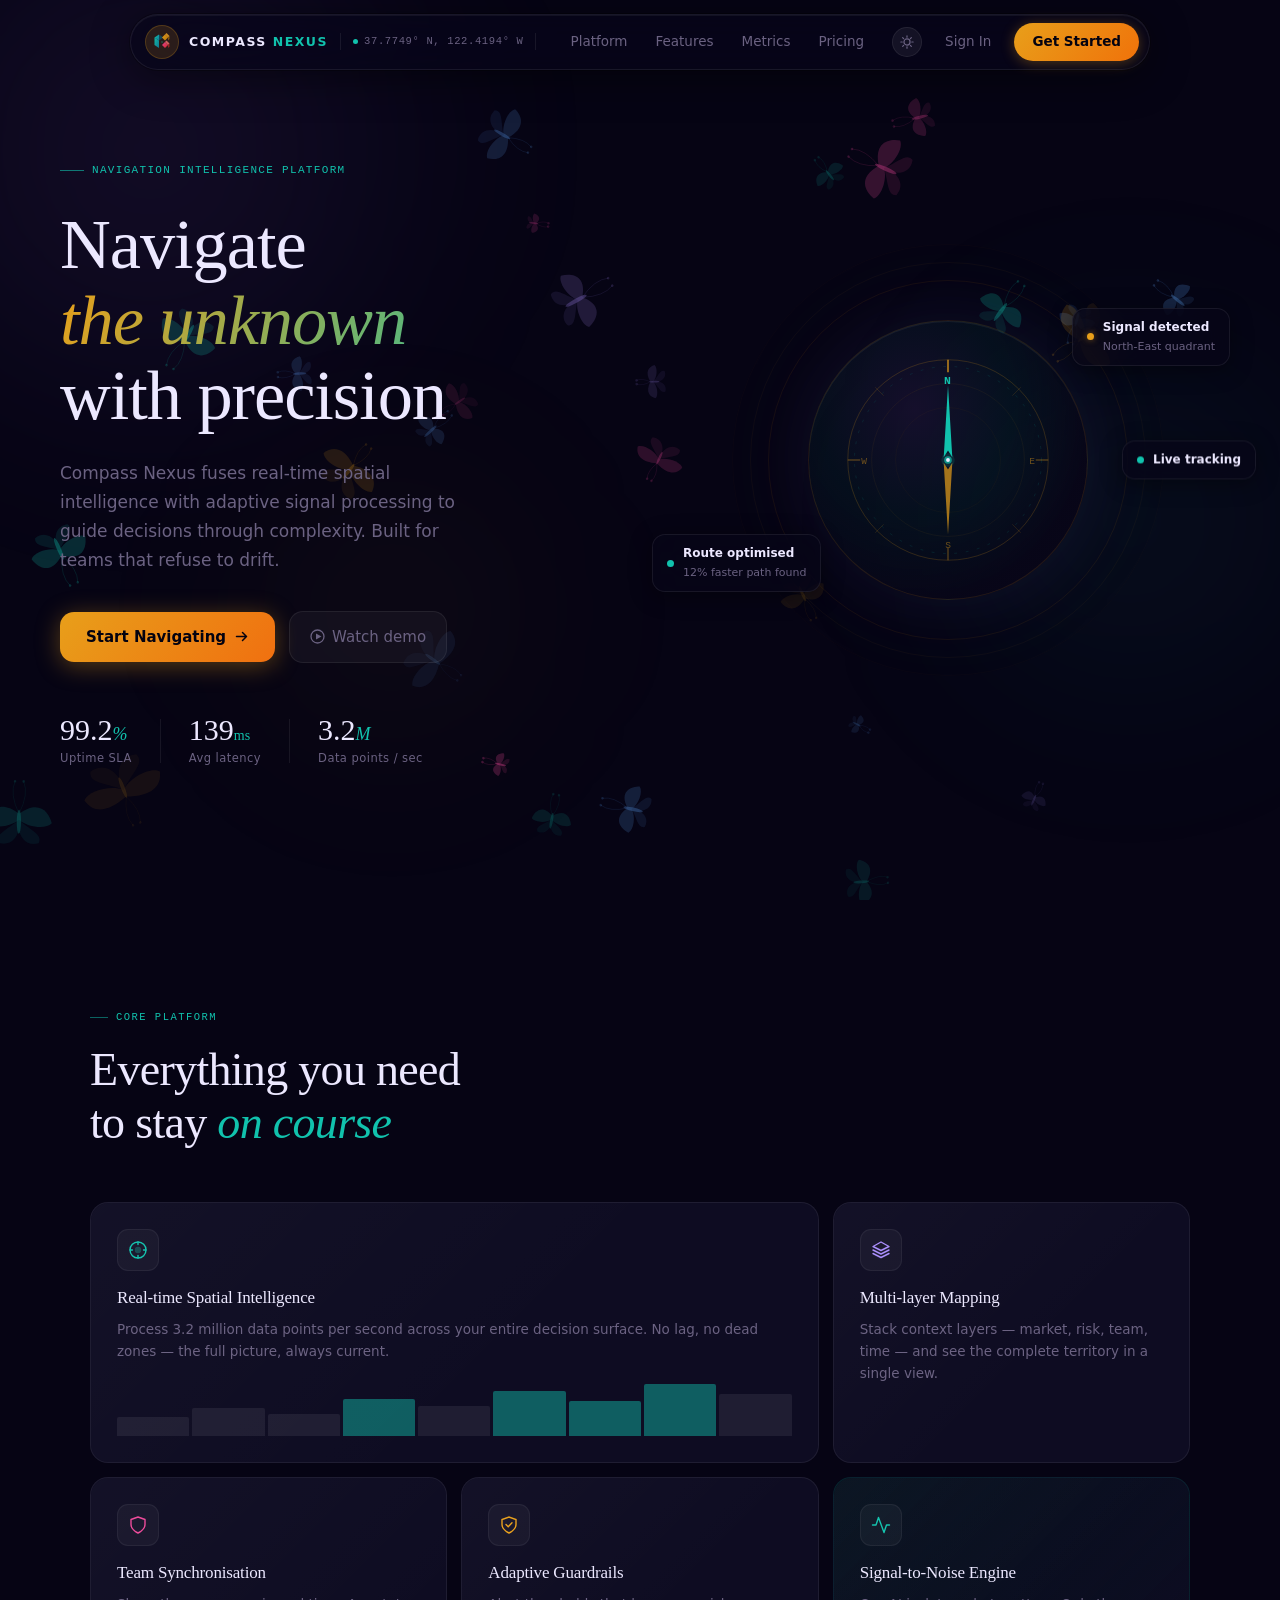
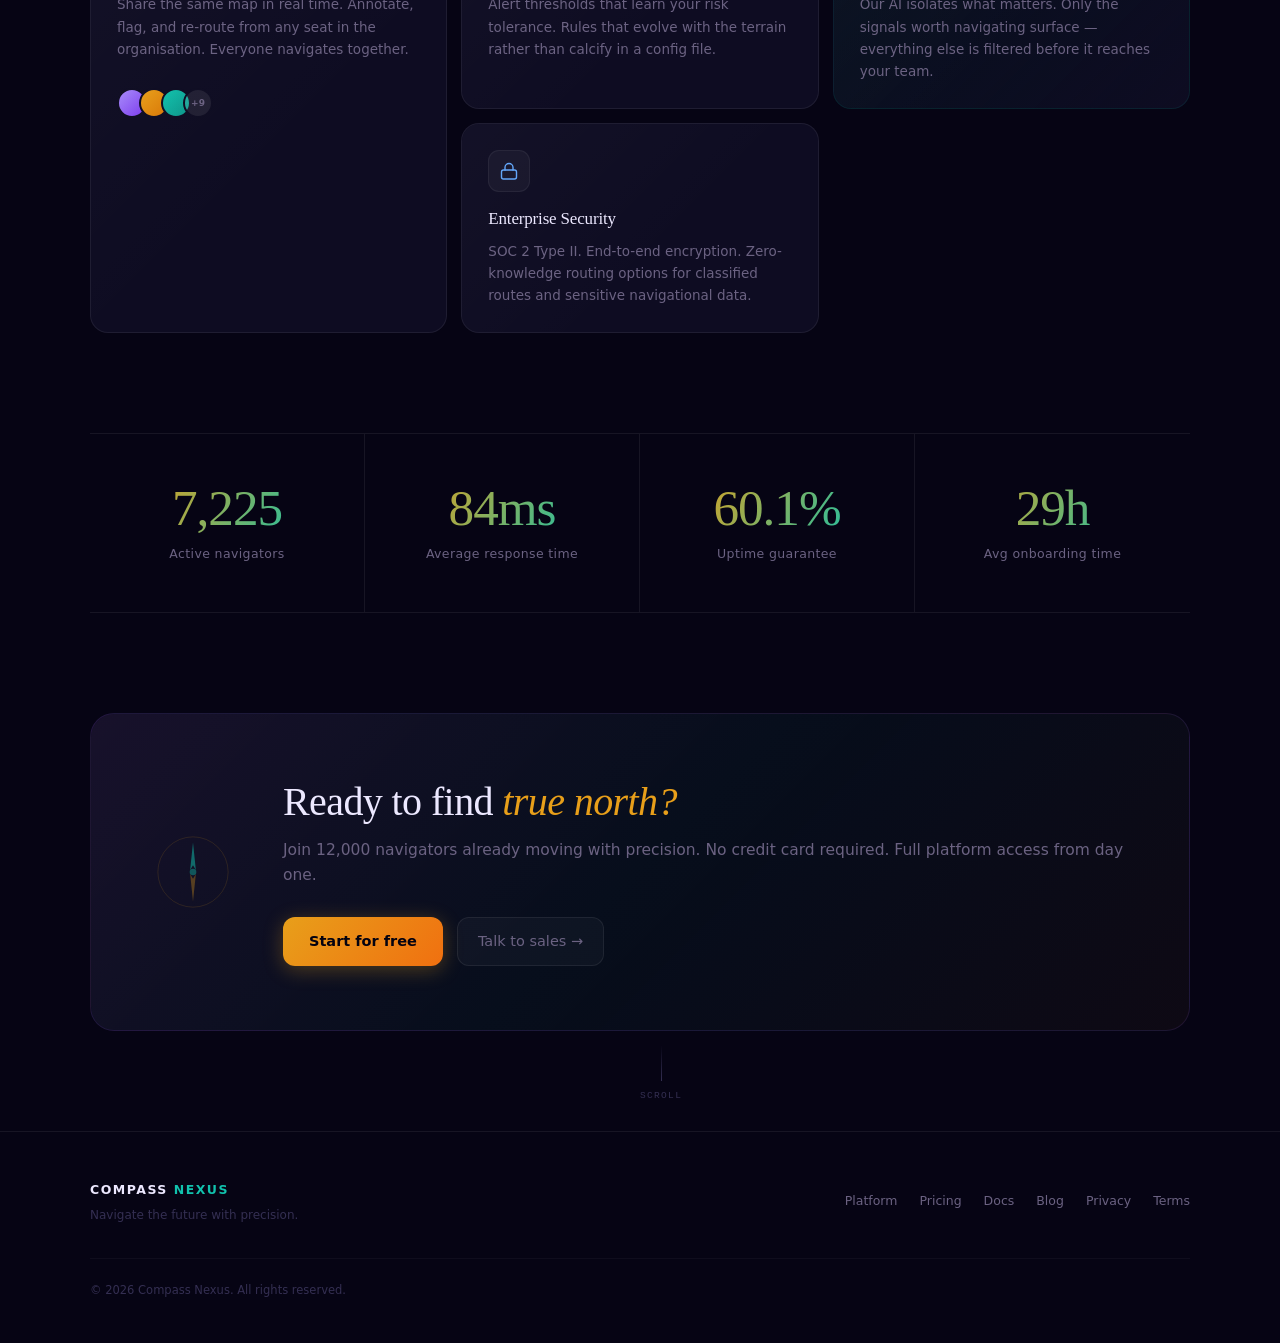
==== commit 88c72a97: "feat: replace compass badge with 3D geometric logo, increase butterfly count Updates: - Navigation b" ====
--- a/compass-nexus-site/index.html
+++ b/compass-nexus-site/index.html
@@ -110,8 +110,7 @@
 .nav-brand{display:flex;align-items:center;gap:10px;flex-shrink:0;cursor:pointer}
 .compass-badge{width:34px;height:34px;border-radius:50%;background:var(--amber-dim);border:1px solid rgba(232,159,26,.22);display:flex;align-items:center;justify-content:center;flex-shrink:0;transition:background .2s,border-color .2s,box-shadow .3s}
 .nav-brand:hover .compass-badge{background:rgba(232,159,26,.2);border-color:rgba(232,159,26,.38);box-shadow:0 0 18px rgba(232,159,26,.22)}
-.compass-svg-nav{width:20px;height:20px;animation:spin-compass 12s linear infinite}
-@keyframes spin-compass{to{transform:rotate(360deg)}}
+.compass-svg-nav{width:24px;height:24px}
 .brand-wordmark{font-family:var(--f-body);font-size:12.5px;font-weight:700;letter-spacing:.12em;color:var(--text)}
 .brand-wordmark .accent{color:var(--teal)}
 
@@ -364,12 +363,38 @@
 
     <a href="#" class="nav-brand" aria-label="Compass Nexus home">
       <div class="compass-badge">
-        <svg class="compass-svg-nav" viewBox="0 0 36 36" fill="none" aria-hidden="true">
-          <circle cx="18" cy="18" r="16.5" stroke="#E89F1A" stroke-width="1.2" opacity=".7"/>
-          <circle cx="18" cy="18" r="1.8" fill="#11C2AD"/>
-          <polygon points="18,5 20.2,17 18,15.5 15.8,17" fill="#11C2AD"/>
-          <polygon points="18,31 20.2,19 18,20.5 15.8,19" fill="#E89F1A" opacity=".65"/>
-          <text x="18" y="4.5" text-anchor="middle" fill="#E89F1A" font-size="3.2" font-family="monospace" opacity=".6">N</text>
+        <svg class="compass-svg-nav" viewBox="0 0 64 64" fill="none" xmlns="http://www.w3.org/2000/svg" aria-hidden="true">
+          <defs>
+            <linearGradient id="teal-blue" x1="0%" y1="0%" x2="100%" y2="100%">
+              <stop offset="0%" style="stop-color:#11C2AD;stop-opacity:1" />
+              <stop offset="100%" style="stop-color:#0E7C99;stop-opacity:1" />
+            </linearGradient>
+            <linearGradient id="amber-gold" x1="0%" y1="0%" x2="100%" y2="100%">
+              <stop offset="0%" style="stop-color:#E89F1A;stop-opacity:1" />
+              <stop offset="100%" style="stop-color:#C17E0A;stop-opacity:1" />
+            </linearGradient>
+            <linearGradient id="pink-red" x1="0%" y1="0%" x2="100%" y2="100%">
+              <stop offset="0%" style="stop-color:#EC4899;stop-opacity:1" />
+              <stop offset="100%" style="stop-color:#DC2626;stop-opacity:1" />
+            </linearGradient>
+          </defs>
+          <!-- Left: Teal-blue isometric triangle -->
+          <polygon points="12,20 12,40 24,48 24,28" fill="url(#teal-blue)" opacity="0.95"/>
+          <polygon points="12,20 24,12 24,28 12,20" fill="url(#teal-blue)" opacity="1"/>
+          <polygon points="24,12 24,28 36,20 36,20" fill="#0D5A73" opacity="0.7"/>
+
+          <!-- Right top: Amber-gold diamond -->
+          <polygon points="40,12 48,20 40,28 32,20" fill="url(#amber-gold)" opacity="0.95"/>
+          <polygon points="40,12 48,20 52,16 44,8" fill="#F5A623" opacity="0.8"/>
+          <polygon points="48,20 52,16 52,24 48,28" fill="#C17E0A" opacity="0.6"/>
+
+          <!-- Right bottom: Pink-red diamond -->
+          <polygon points="40,32 48,40 40,48 32,40" fill="url(#pink-red)" opacity="0.95"/>
+          <polygon points="40,32 48,40 52,36 44,28" fill="#F87171" opacity="0.8"/>
+          <polygon points="48,40 52,36 52,44 48,48" fill="#DC2626" opacity="0.6"/>
+
+          <!-- Center shadow accent -->
+          <circle cx="32" cy="32" r="2.5" fill="rgba(17,194,173,0.3)"/>
         </svg>
       </div>
       <span class="brand-wordmark">COMPASS <span class="accent">NEXUS</span></span>
@@ -800,7 +825,7 @@
 
   function init(){
     resize();
-    const count = Math.min(20, Math.floor(W*H/55000));
+    const count = Math.min(32, Math.floor(W*H/40000));
     bflies = Array.from({length:count}, ()=>new Butterfly());
   }
 
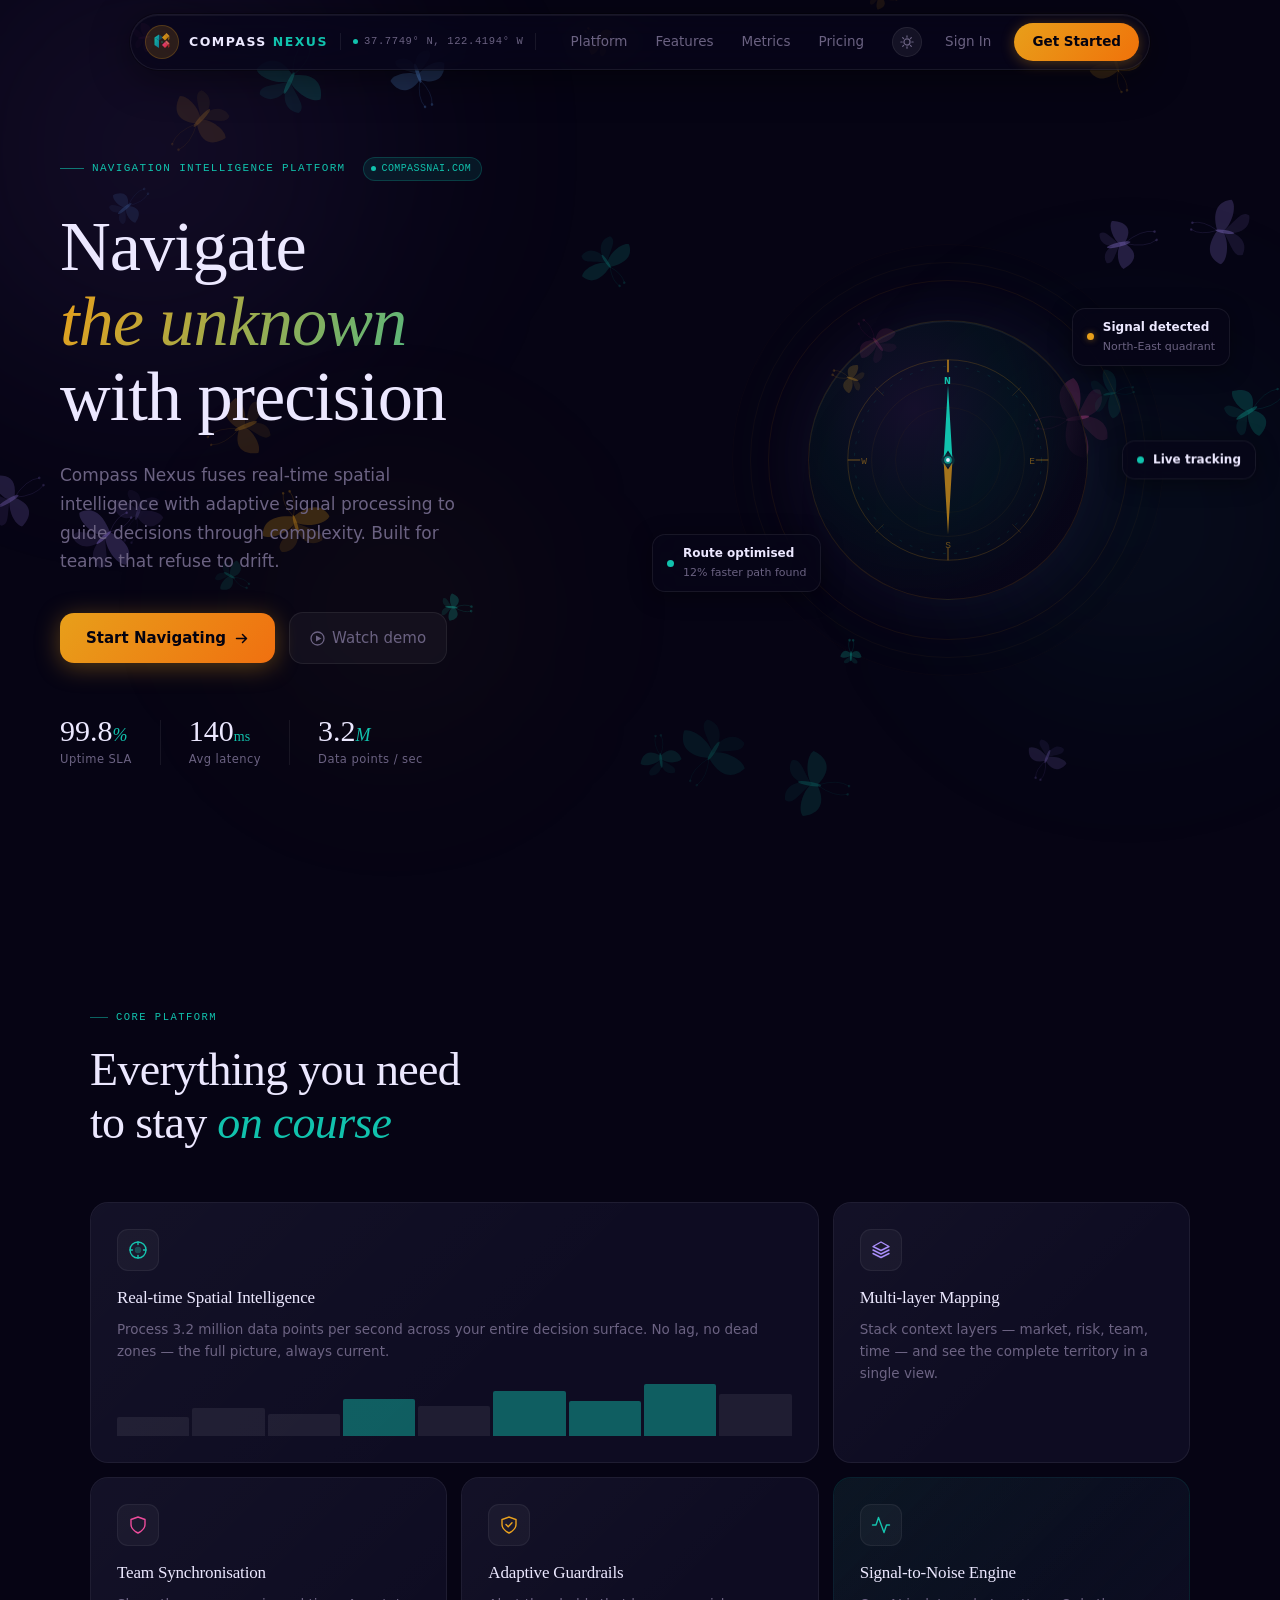
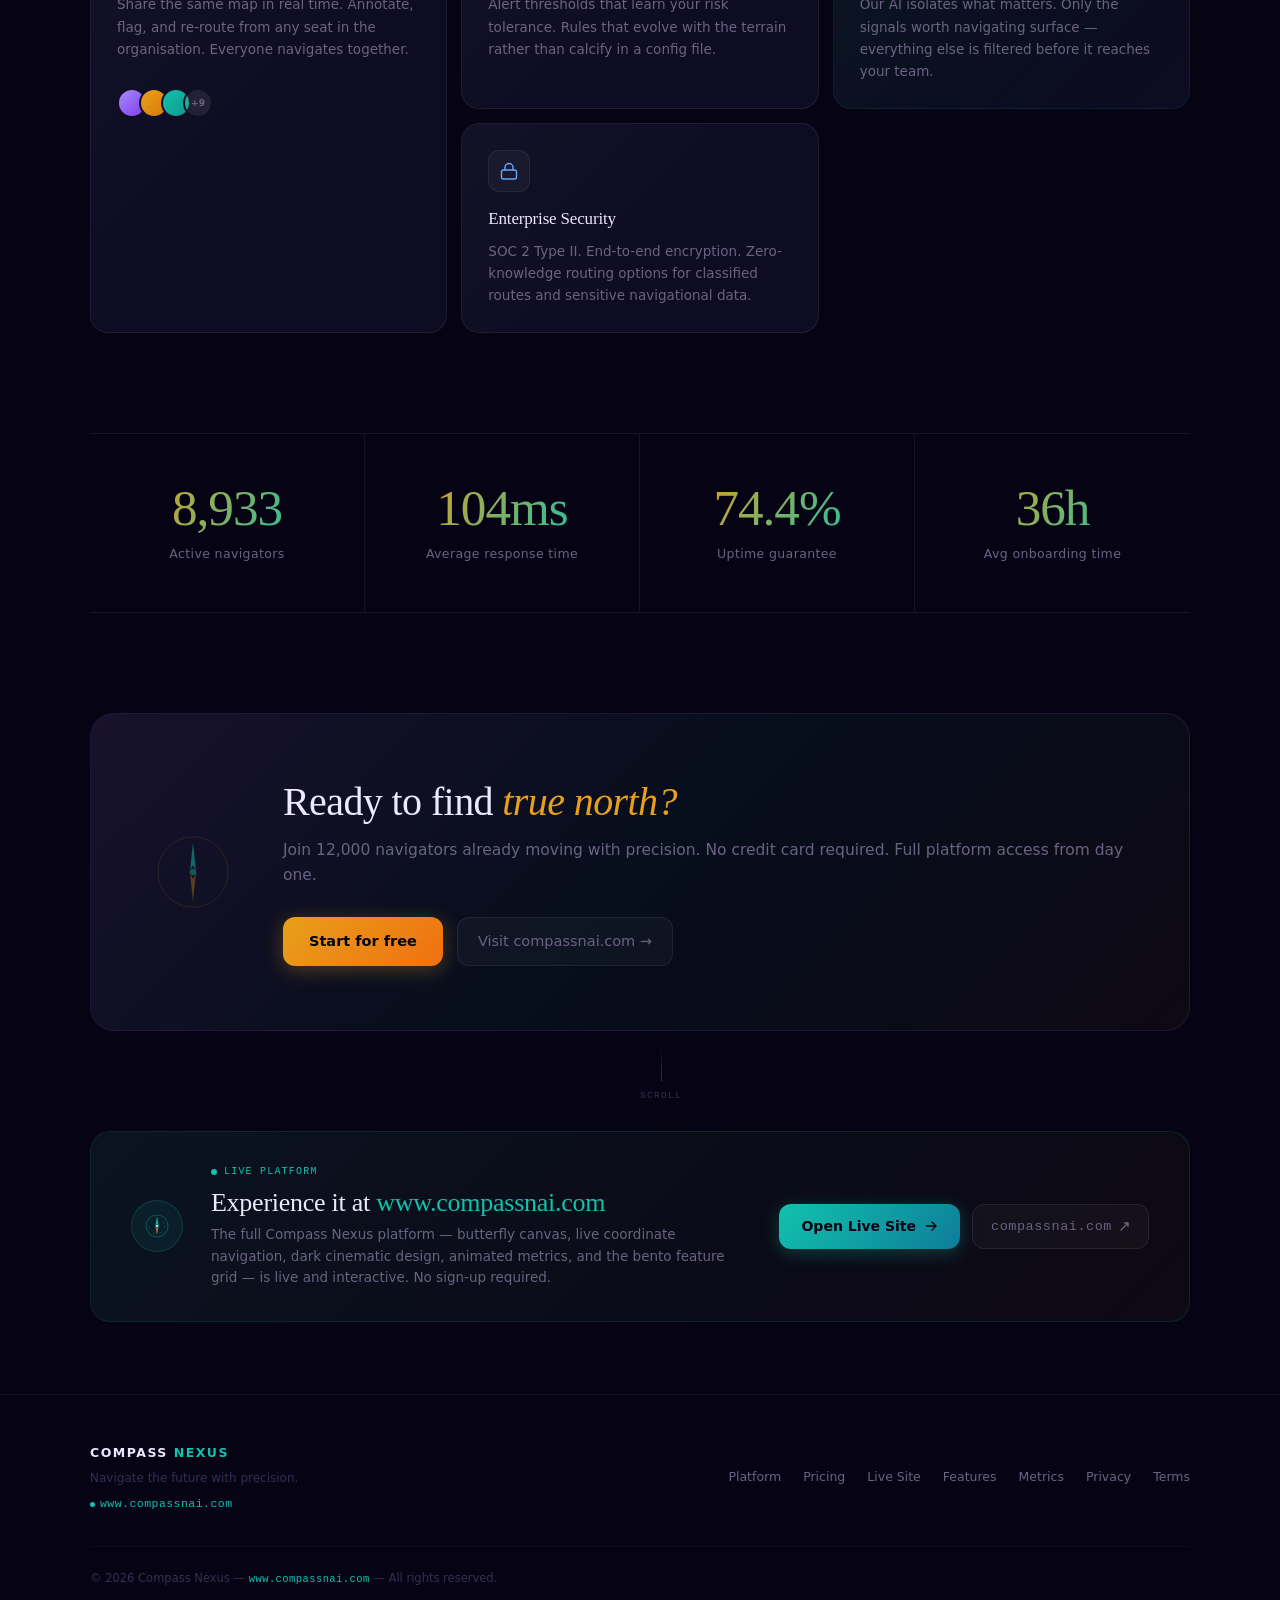
==== commit 87468382: "feat: integrate compassnai.com live link throughout landing page - Add live badge with pulsing dot t" ====
--- a/compass-nexus-site/index.html
+++ b/compass-nexus-site/index.html
@@ -296,11 +296,40 @@
 .btn-cta-outline:hover{color:var(--text);background:rgba(255,255,255,.07)}
 .btn-cta-outline:focus-visible{outline:2px solid var(--teal);outline-offset:3px}
 
+/* ── Live badge (hero eyebrow) ───────────── */
+.live-badge{display:inline-flex;align-items:center;gap:5px;padding:3px 10px 3px 7px;border-radius:var(--radius-pill);background:rgba(17,194,173,.10);border:1px solid rgba(17,194,173,.22);font-size:10px;color:var(--teal);letter-spacing:.04em;text-decoration:none;margin-left:10px;transition:background .2s,border-color .2s,box-shadow .2s;vertical-align:middle}
+.live-badge:hover{background:rgba(17,194,173,.16);border-color:rgba(17,194,173,.38);box-shadow:0 0 12px rgba(17,194,173,.12)}
+.live-badge-dot{width:5px;height:5px;border-radius:50%;background:var(--teal);animation:coord-pulse 2s infinite;flex-shrink:0}
+
+/* ── Live site strip ─────────────────────── */
+.live-strip{position:relative;z-index:1;padding:0 24px 72px}
+.live-strip-inner{max-width:1100px;margin:0 auto}
+.live-card{display:flex;align-items:center;gap:28px;padding:32px 40px;background:linear-gradient(135deg,rgba(17,194,173,.06) 0%,rgba(232,159,26,.04) 100%);border:1px solid rgba(17,194,173,.14);border-radius:20px;position:relative;overflow:hidden;flex-wrap:wrap}
+.live-card::before{content:'';position:absolute;inset:0;background:linear-gradient(135deg,rgba(255,255,255,.018) 0%,transparent 55%);border-radius:inherit;pointer-events:none}
+.live-card-icon{width:52px;height:52px;border-radius:50%;background:rgba(17,194,173,.08);border:1px solid rgba(17,194,173,.18);display:flex;align-items:center;justify-content:center;flex-shrink:0}
+.live-card-body{flex:1;min-width:180px;position:relative;z-index:1}
+.live-card-eyebrow{display:flex;align-items:center;gap:7px;font-family:var(--f-mono);font-size:10px;letter-spacing:.12em;text-transform:uppercase;color:var(--teal);margin-bottom:7px}
+.live-card-dot{width:6px;height:6px;border-radius:50%;background:var(--teal);animation:pulsering 2s ease-out infinite;box-shadow:0 0 0 0 rgba(17,194,173,.4)}
+.live-card-h{font-family:var(--f-display);font-size:clamp(18px,2.5vw,26px);font-weight:400;letter-spacing:-.01em;color:var(--text);margin-bottom:6px;line-height:1.2}
+.live-card-h a{color:var(--teal);text-decoration:none;transition:opacity .2s}
+.live-card-h a:hover{opacity:.8}
+.live-card-p{font-size:13.5px;color:var(--text-2);line-height:1.6}
+.live-card-actions{display:flex;align-items:center;gap:12px;flex-shrink:0;flex-wrap:wrap}
+.btn-live{display:inline-flex;align-items:center;gap:8px;padding:11px 22px;border-radius:12px;font-size:14px;font-weight:600;color:#040210;background:linear-gradient(130deg,var(--teal) 0%,#0E7C99 100%);transition:transform .2s,box-shadow .2s;box-shadow:0 4px 18px rgba(17,194,173,.28);cursor:pointer;text-decoration:none}
+.btn-live:hover{transform:translateY(-2px);box-shadow:0 8px 26px rgba(17,194,173,.38)}
+.btn-live:focus-visible{outline:2px solid var(--teal);outline-offset:3px}
+.btn-live-ghost{display:inline-flex;align-items:center;gap:7px;padding:11px 18px;border-radius:12px;font-size:13.5px;font-weight:500;color:var(--text-2);border:1px solid var(--border);background:rgba(255,255,255,.03);transition:color .2s,background .2s;cursor:pointer;text-decoration:none;font-family:var(--f-mono);letter-spacing:.04em}
+.btn-live-ghost:hover{color:var(--teal);background:rgba(17,194,173,.06);border-color:rgba(17,194,173,.2)}
+.btn-live-ghost:focus-visible{outline:2px solid var(--teal);outline-offset:3px}
+
 /* ── Footer ──────────────────────────────── */
 .site-footer{position:relative;z-index:1;padding:44px 24px;border-top:1px solid var(--border)}
 .footer-inner{max-width:1100px;margin:0 auto;display:flex;align-items:center;flex-wrap:wrap;gap:28px}
 .footer-brand{flex:1;min-width:140px}
 .footer-tag{font-size:12px;color:var(--fog-2);margin-top:5px}
+.footer-live-link{display:inline-flex;align-items:center;gap:5px;font-size:11.5px;color:var(--teal);text-decoration:none;margin-top:5px;font-family:var(--f-mono);letter-spacing:.04em;transition:opacity .2s}
+.footer-live-link:hover{opacity:.75}
+.footer-live-link-dot{width:5px;height:5px;border-radius:50%;background:var(--teal);animation:coord-pulse 2s infinite}
 .footer-nav{display:flex;gap:22px;flex-wrap:wrap}
 .footer-nav a{font-size:12.5px;color:var(--fog);transition:color .2s}
 .footer-nav a:hover{color:var(--text)}
@@ -361,7 +390,7 @@
 <header class="nav-wrap" role="banner">
   <nav class="nav-pill" aria-label="Main navigation">
 
-    <a href="#" class="nav-brand" aria-label="Compass Nexus home">
+    <a href="https://claude.ai/code/artifact/f7345d95-1de0-4eea-bb3d-feb92b6b36e2" class="nav-brand" aria-label="Compass Nexus home — visit compassnai.com" target="_blank" rel="noopener">
       <div class="compass-badge">
         <svg class="compass-svg-nav" viewBox="0 0 64 64" fill="none" xmlns="http://www.w3.org/2000/svg" aria-hidden="true">
           <defs>
@@ -427,8 +456,8 @@
           <line x1="4.1" y1="11.9" x2="3.05" y2="12.95"/>
         </svg>
       </button>
-      <a href="#" class="btn-ghost-sm">Sign In</a>
-      <a href="#" class="btn-nav-cta">Get Started</a>
+      <a href="https://claude.ai/code/artifact/f7345d95-1de0-4eea-bb3d-feb92b6b36e2" class="btn-ghost-sm" target="_blank" rel="noopener">Sign In</a>
+      <a href="https://claude.ai/code/artifact/f7345d95-1de0-4eea-bb3d-feb92b6b36e2" class="btn-nav-cta" target="_blank" rel="noopener">Get Started</a>
     </div>
 
     <button class="nav-mobile-btn" id="mobile-toggle" aria-label="Toggle menu" aria-expanded="false">
@@ -441,7 +470,7 @@
     <a href="#features" class="mobile-link">Features</a>
     <a href="#metrics" class="mobile-link">Metrics</a>
     <a href="#pricing" class="mobile-link">Pricing</a>
-    <a href="#" class="mobile-link">Get Started →</a>
+    <a href="https://claude.ai/code/artifact/f7345d95-1de0-4eea-bb3d-feb92b6b36e2" class="mobile-link" target="_blank" rel="noopener">Get Started → compassnai.com</a>
   </div>
 </header>
 
@@ -453,7 +482,7 @@
   <div class="hero-inner">
 
     <div class="hero-copy">
-      <div class="hero-eyebrow"><span class="eyebrow-line" aria-hidden="true"></span>Navigation Intelligence Platform</div>
+      <div class="hero-eyebrow"><span class="eyebrow-line" aria-hidden="true"></span>Navigation Intelligence Platform<a href="https://claude.ai/code/artifact/f7345d95-1de0-4eea-bb3d-feb92b6b36e2" class="live-badge" target="_blank" rel="noopener" aria-label="Visit compassnai.com live site"><span class="live-badge-dot" aria-hidden="true"></span>compassnai.com</a></div>
 
       <h1 class="hero-h1" id="hero-h1">
         <span class="h1-line-1">Navigate</span>
@@ -464,11 +493,11 @@
       <p class="hero-body">Compass Nexus fuses real-time spatial intelligence with adaptive signal processing to guide decisions through complexity. Built for teams that refuse to drift.</p>
 
       <div class="hero-cta">
-        <a href="#" class="btn-primary-lg">
+        <a href="https://claude.ai/code/artifact/f7345d95-1de0-4eea-bb3d-feb92b6b36e2" class="btn-primary-lg" target="_blank" rel="noopener">
           Start Navigating
           <svg width="15" height="15" viewBox="0 0 15 15" fill="none" aria-hidden="true"><path d="M2.5 7.5h10M8.5 3.5l4 4-4 4" stroke="currentColor" stroke-width="1.5" stroke-linecap="round" stroke-linejoin="round"/></svg>
         </a>
-        <a href="#" class="btn-ghost-lg" aria-label="Watch product demo">
+        <a href="https://claude.ai/code/artifact/f7345d95-1de0-4eea-bb3d-feb92b6b36e2" class="btn-ghost-lg" aria-label="Watch product demo" target="_blank" rel="noopener">
           <svg width="15" height="15" viewBox="0 0 15 15" fill="none" aria-hidden="true"><circle cx="7.5" cy="7.5" r="6.5" stroke="currentColor" stroke-width="1.3"/><polygon points="6,4.5 11.5,7.5 6,10.5" fill="currentColor"/></svg>
           Watch demo
         </a>
@@ -690,14 +719,55 @@
       <h2 class="cta-h" id="cta-h">Ready to find <em>true north?</em></h2>
       <p class="cta-p">Join 12,000 navigators already moving with precision. No credit card required. Full platform access from day one.</p>
       <div class="cta-btns">
-        <a href="#" class="btn-cta">Start for free</a>
-        <a href="#" class="btn-cta-outline">Talk to sales →</a>
+        <a href="https://claude.ai/code/artifact/f7345d95-1de0-4eea-bb3d-feb92b6b36e2" class="btn-cta" target="_blank" rel="noopener">Start for free</a>
+        <a href="https://claude.ai/code/artifact/f7345d95-1de0-4eea-bb3d-feb92b6b36e2" class="btn-cta-outline" target="_blank" rel="noopener">Visit compassnai.com →</a>
       </div>
     </div>
   </div>
 </section>
 
 </main>
+
+<!-- ══════════════════════════════════════════
+     LIVE SITE STRIP — compassnai.com
+══════════════════════════════════════════════ -->
+<section class="live-strip" aria-labelledby="live-strip-h">
+  <div class="live-strip-inner">
+    <div class="live-card">
+      <div class="live-card-icon" aria-hidden="true">
+        <svg width="26" height="26" viewBox="0 0 26 26" fill="none" xmlns="http://www.w3.org/2000/svg">
+          <circle cx="13" cy="13" r="11" stroke="#11C2AD" stroke-width=".8" opacity=".4"/>
+          <circle cx="13" cy="13" r="7.5" stroke="#11C2AD" stroke-width=".5" stroke-dasharray="2 5" opacity=".5"/>
+          <polygon points="13,4 14.5,12 13,10.5 11.5,12" fill="#11C2AD"/>
+          <polygon points="13,22 14.5,14 13,15.5 11.5,14" fill="#E89F1A" opacity=".7"/>
+          <circle cx="13" cy="13" r="2" fill="#11C2AD" opacity=".6"/>
+          <circle cx="13" cy="13" r="1" fill="#ECE8FF"/>
+        </svg>
+      </div>
+      <div class="live-card-body">
+        <div class="live-card-eyebrow">
+          <span class="live-card-dot" aria-hidden="true"></span>
+          Live Platform
+        </div>
+        <h2 class="live-card-h" id="live-strip-h">
+          Experience it at
+          <a href="https://claude.ai/code/artifact/f7345d95-1de0-4eea-bb3d-feb92b6b36e2" target="_blank" rel="noopener">www.compassnai.com</a>
+        </h2>
+        <p class="live-card-p">The full Compass Nexus platform — butterfly canvas, live coordinate navigation, dark cinematic design, animated metrics, and the bento feature grid — is live and interactive. No sign-up required.</p>
+      </div>
+      <div class="live-card-actions">
+        <a href="https://claude.ai/code/artifact/f7345d95-1de0-4eea-bb3d-feb92b6b36e2" class="btn-live" target="_blank" rel="noopener">
+          Open Live Site
+          <svg width="14" height="14" viewBox="0 0 14 14" fill="none" aria-hidden="true"><path d="M2.5 7h9M8 3l4 4-4 4" stroke="currentColor" stroke-width="1.4" stroke-linecap="round" stroke-linejoin="round"/></svg>
+        </a>
+        <a href="https://claude.ai/code/artifact/f7345d95-1de0-4eea-bb3d-feb92b6b36e2" class="btn-live-ghost" target="_blank" rel="noopener">
+          compassnai.com
+          <svg width="11" height="11" viewBox="0 0 11 11" fill="none" aria-hidden="true"><path d="M2 9L9 2M9 2H5.5M9 2V5.5" stroke="currentColor" stroke-width="1.3" stroke-linecap="round" stroke-linejoin="round"/></svg>
+        </a>
+      </div>
+    </div>
+  </div>
+</section>
 
 <!-- ══════════════════════════════════════════
      FOOTER
@@ -705,18 +775,23 @@
 <footer class="site-footer" role="contentinfo">
   <div class="footer-inner">
     <div class="footer-brand">
-      <span class="brand-wordmark">COMPASS <span class="accent">NEXUS</span></span>
+      <a href="https://claude.ai/code/artifact/f7345d95-1de0-4eea-bb3d-feb92b6b36e2" target="_blank" rel="noopener" style="text-decoration:none"><span class="brand-wordmark">COMPASS <span class="accent">NEXUS</span></span></a>
       <p class="footer-tag">Navigate the future with precision.</p>
+      <a href="https://claude.ai/code/artifact/f7345d95-1de0-4eea-bb3d-feb92b6b36e2" class="footer-live-link" target="_blank" rel="noopener" aria-label="Visit compassnai.com">
+        <span class="footer-live-link-dot" aria-hidden="true"></span>
+        www.compassnai.com
+      </a>
     </div>
     <nav class="footer-nav" aria-label="Footer navigation">
-      <a href="#">Platform</a>
-      <a href="#">Pricing</a>
-      <a href="#">Docs</a>
-      <a href="#">Blog</a>
+      <a href="#features">Platform</a>
+      <a href="#pricing">Pricing</a>
+      <a href="https://claude.ai/code/artifact/f7345d95-1de0-4eea-bb3d-feb92b6b36e2" target="_blank" rel="noopener">Live Site</a>
+      <a href="#features">Features</a>
+      <a href="#metrics">Metrics</a>
       <a href="#">Privacy</a>
       <a href="#">Terms</a>
     </nav>
-    <p class="footer-copy">© 2026 Compass Nexus. All rights reserved.</p>
+    <p class="footer-copy">© 2026 Compass Nexus — <a href="https://claude.ai/code/artifact/f7345d95-1de0-4eea-bb3d-feb92b6b36e2" target="_blank" rel="noopener" style="color:var(--teal);text-decoration:none;font-family:var(--f-mono);font-size:10.5px;letter-spacing:.04em">www.compassnai.com</a> — All rights reserved.</p>
   </div>
 </footer>
 
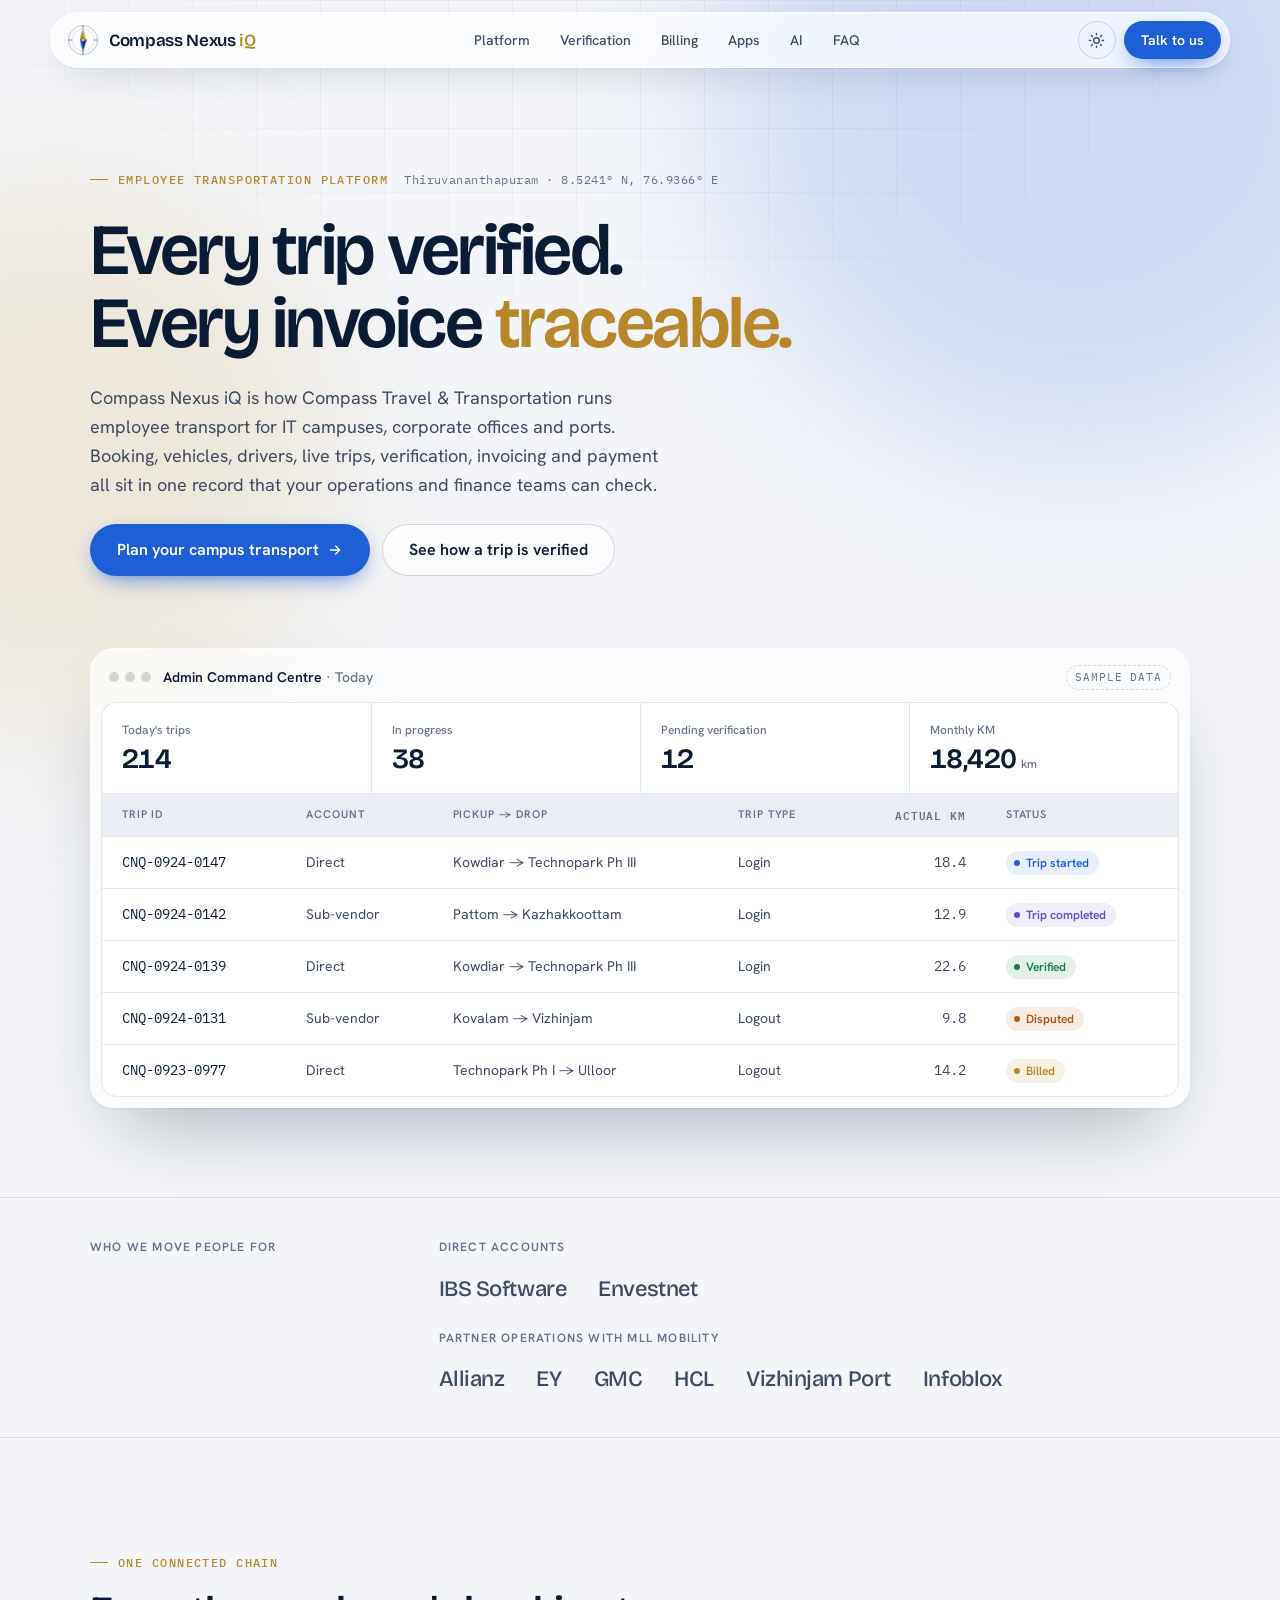
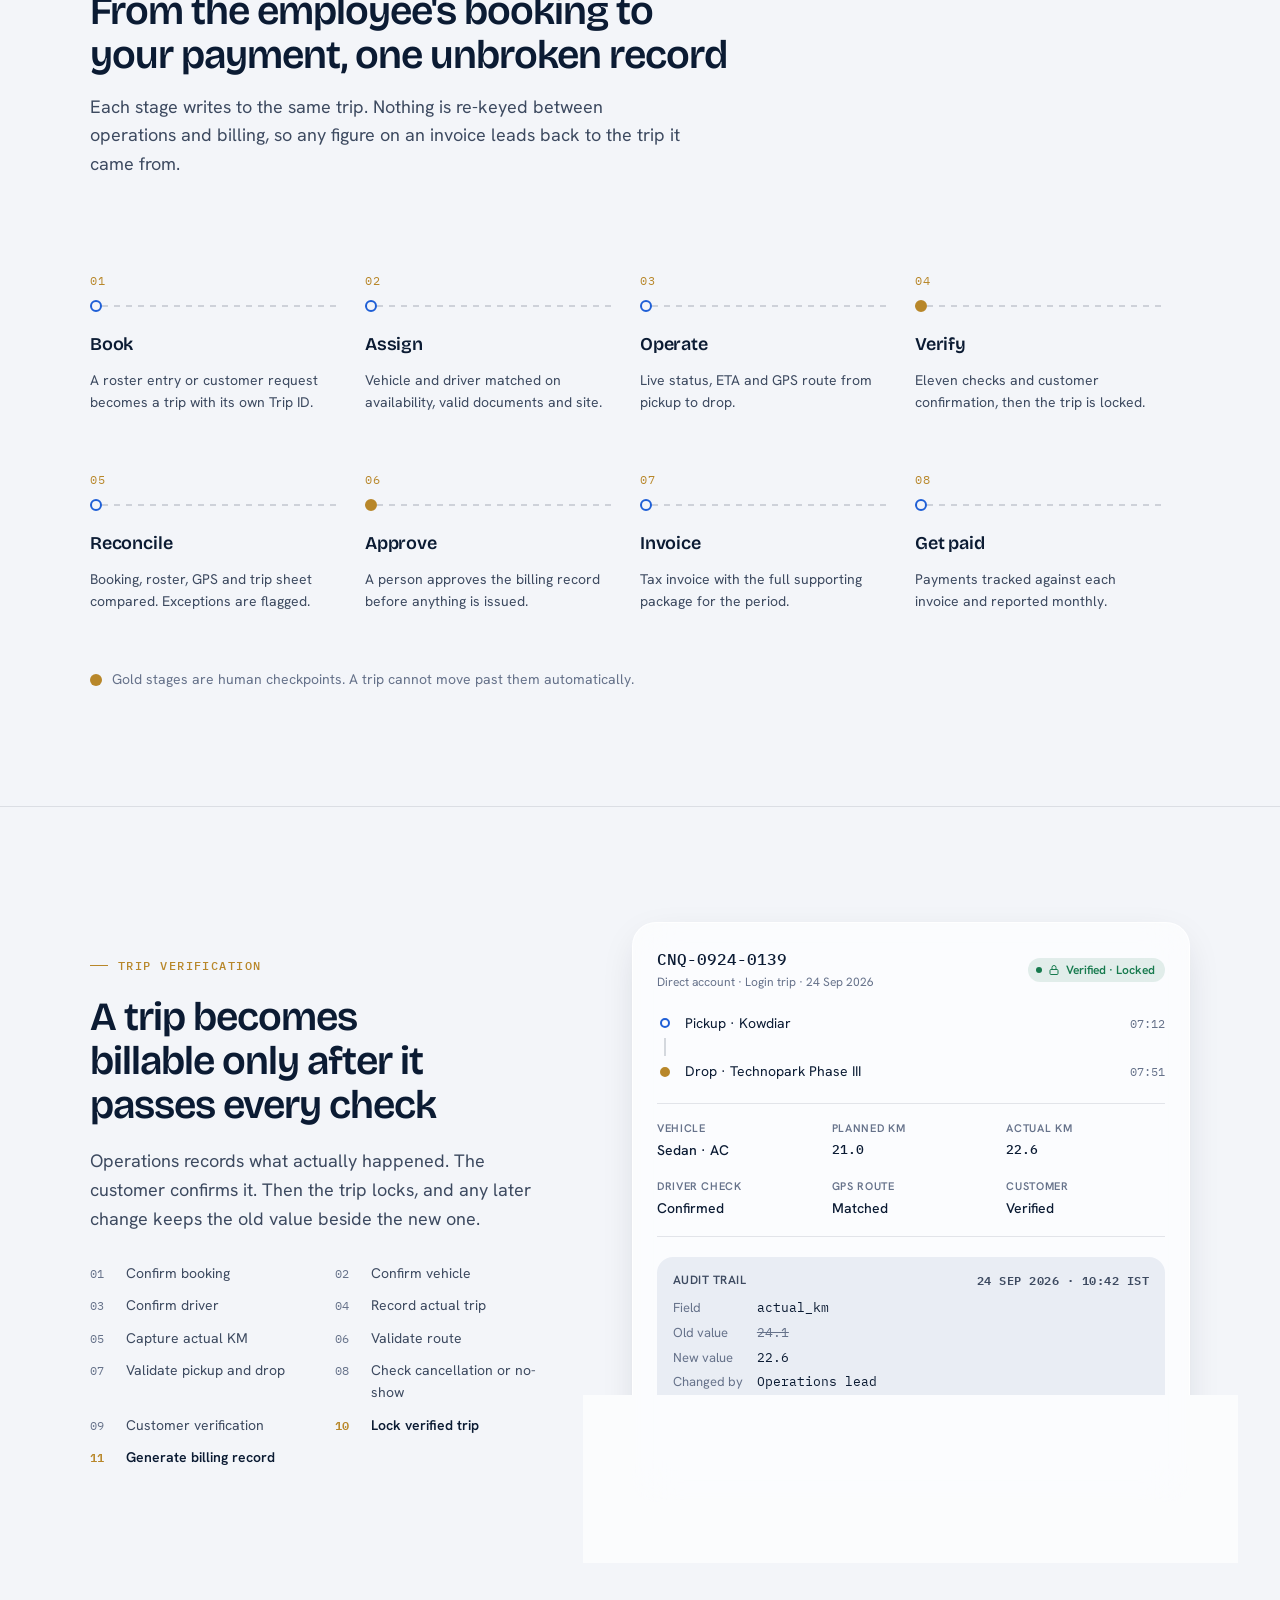
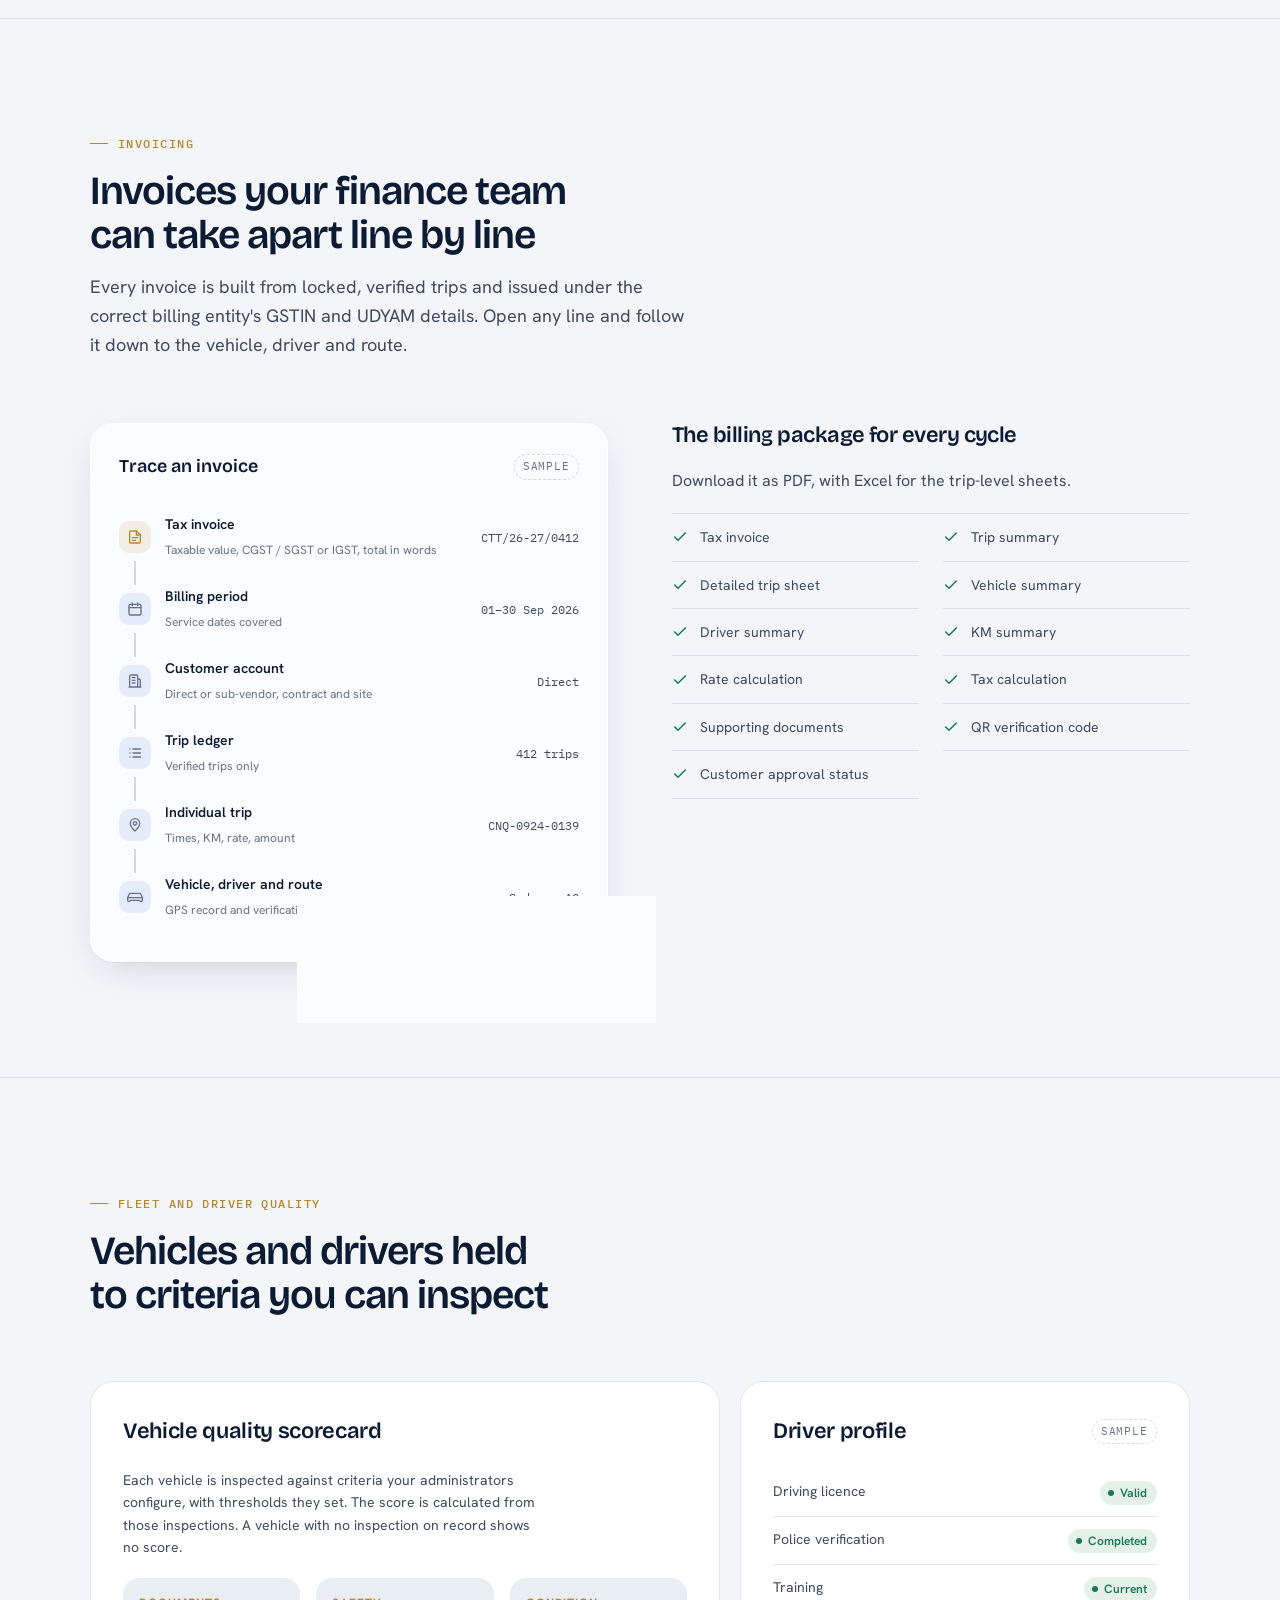
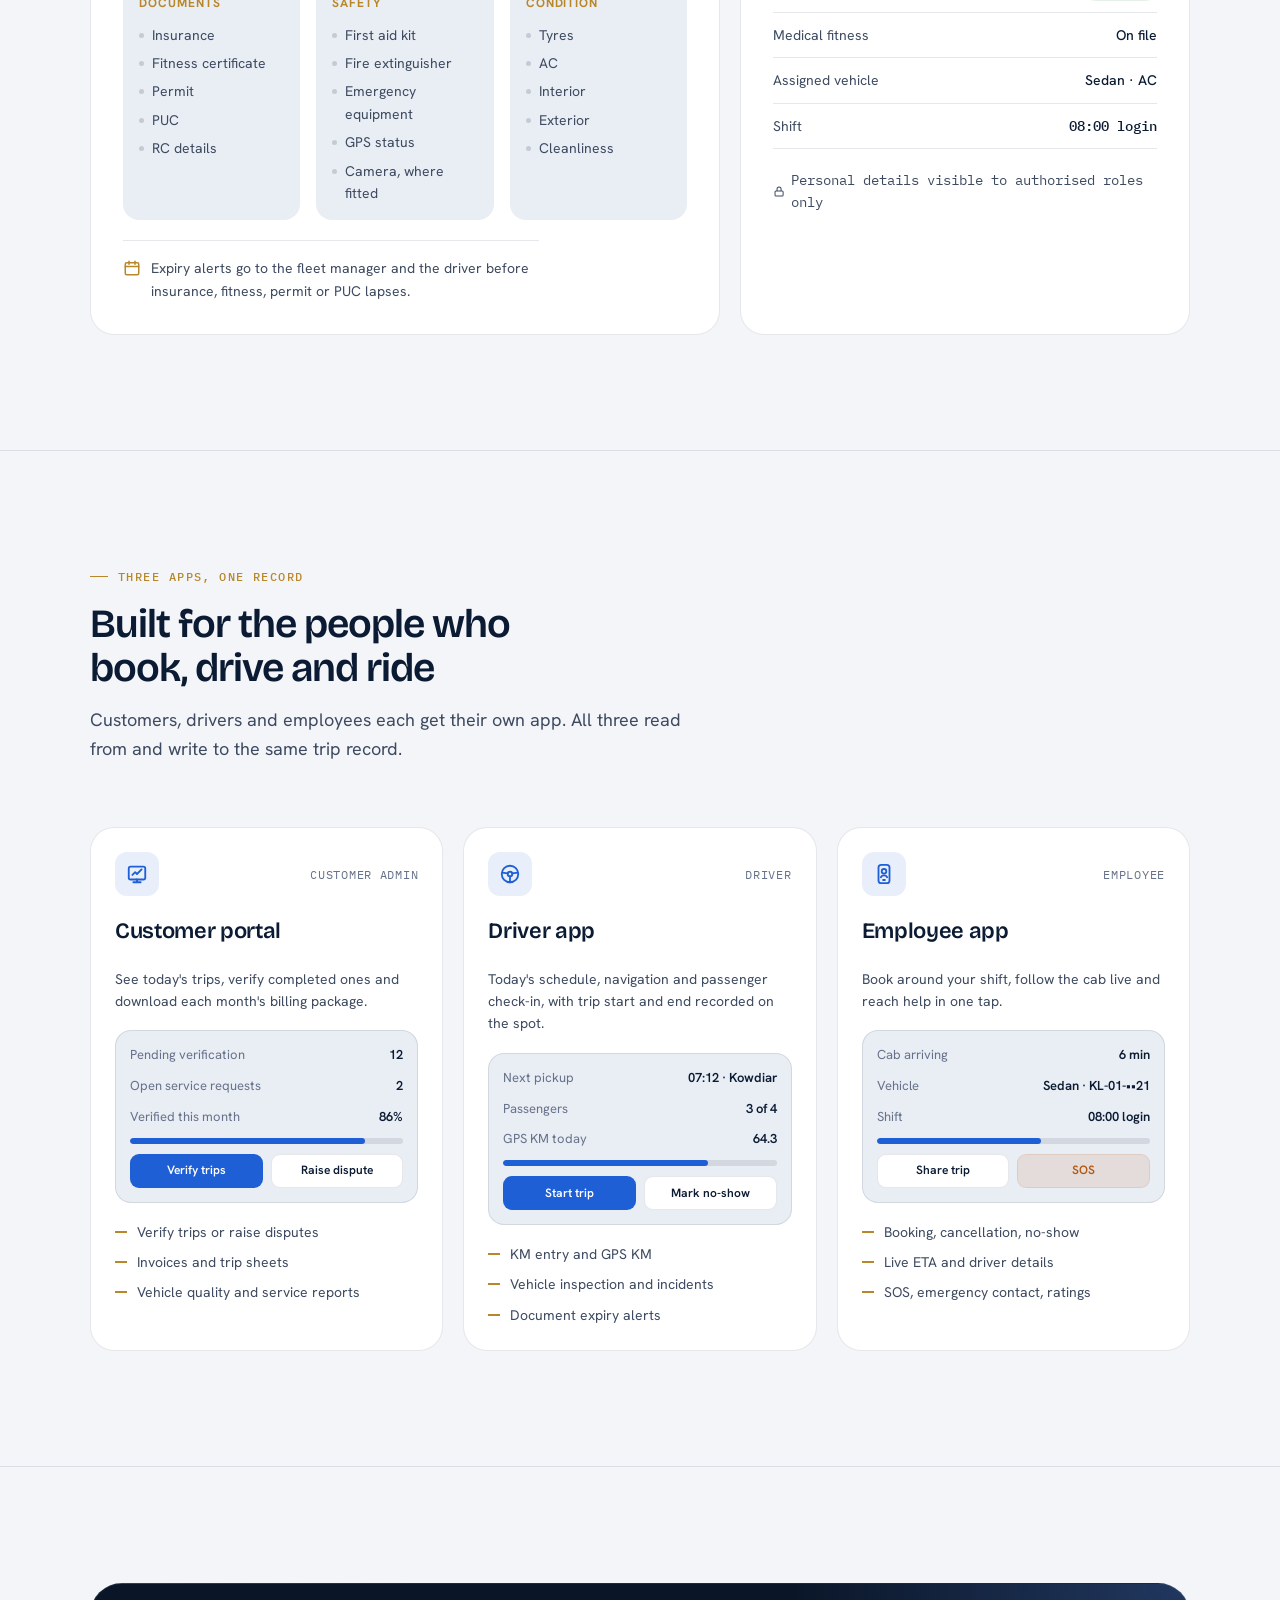
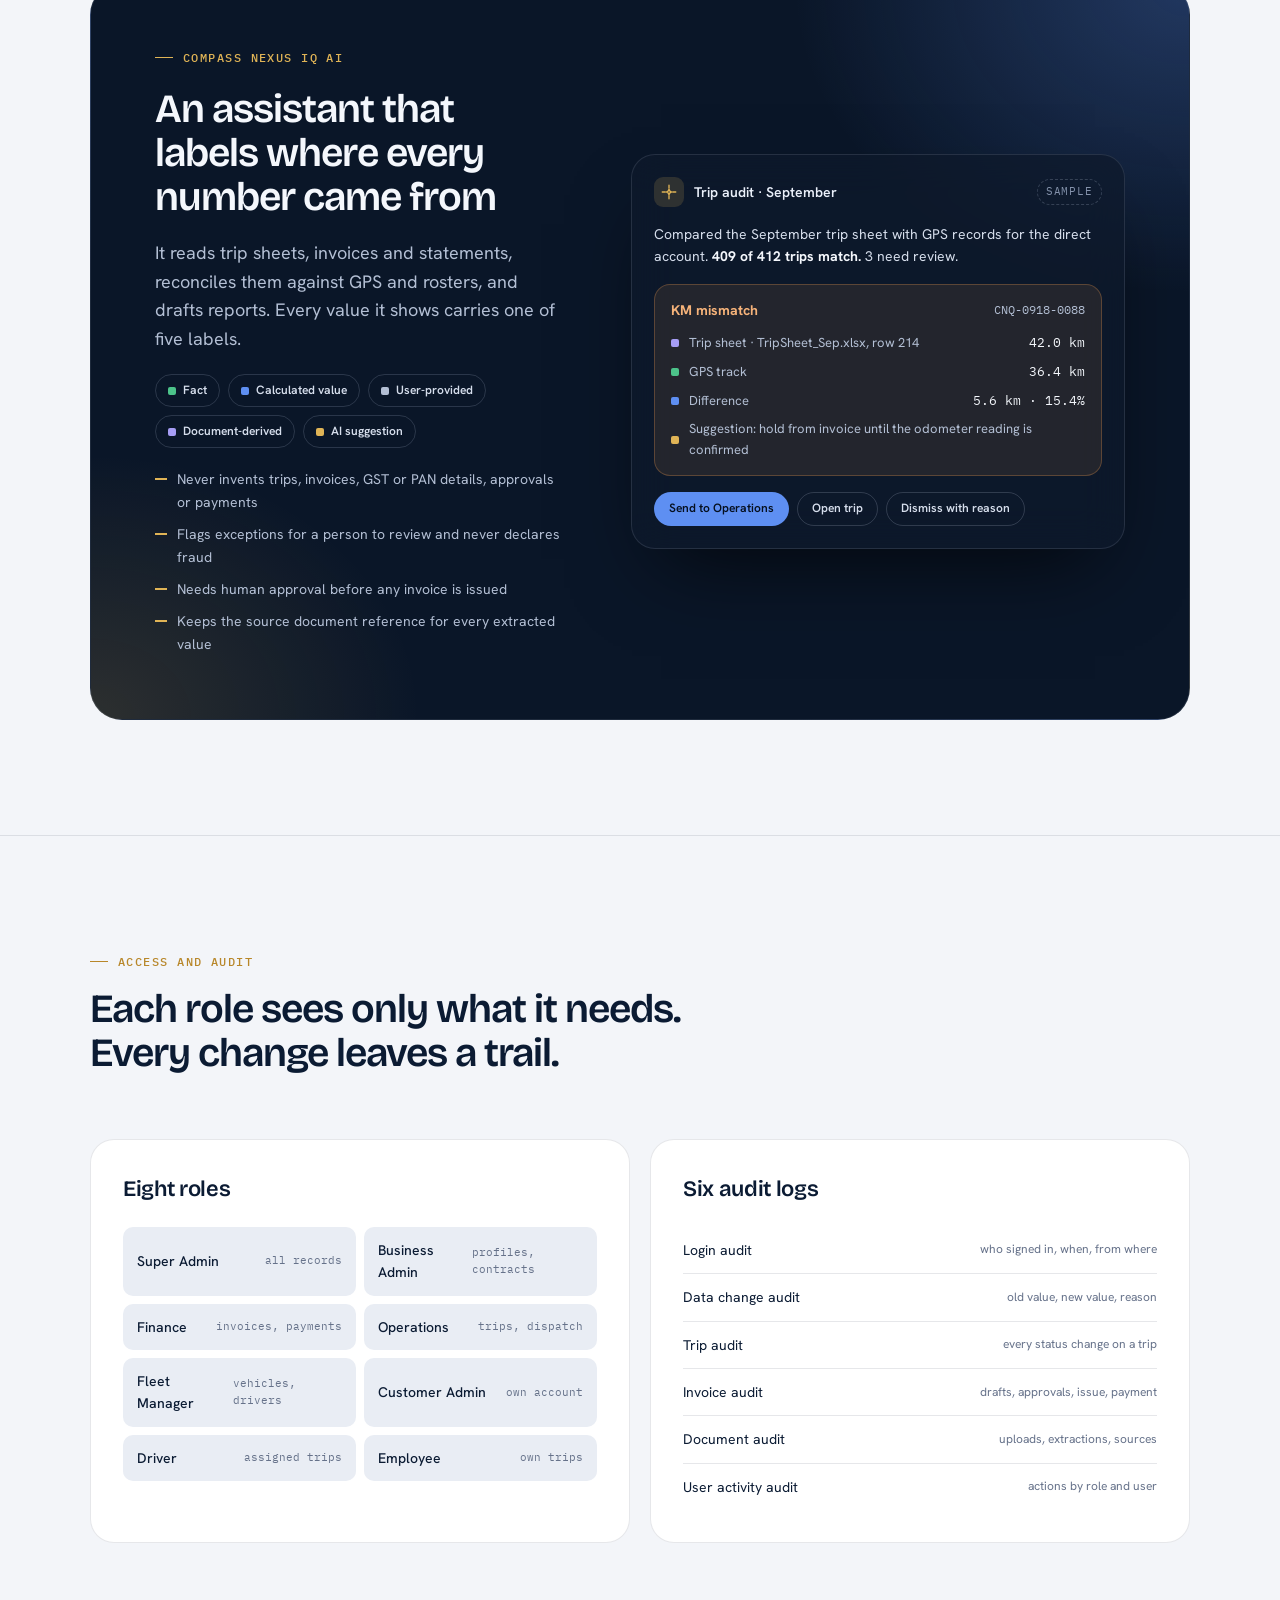
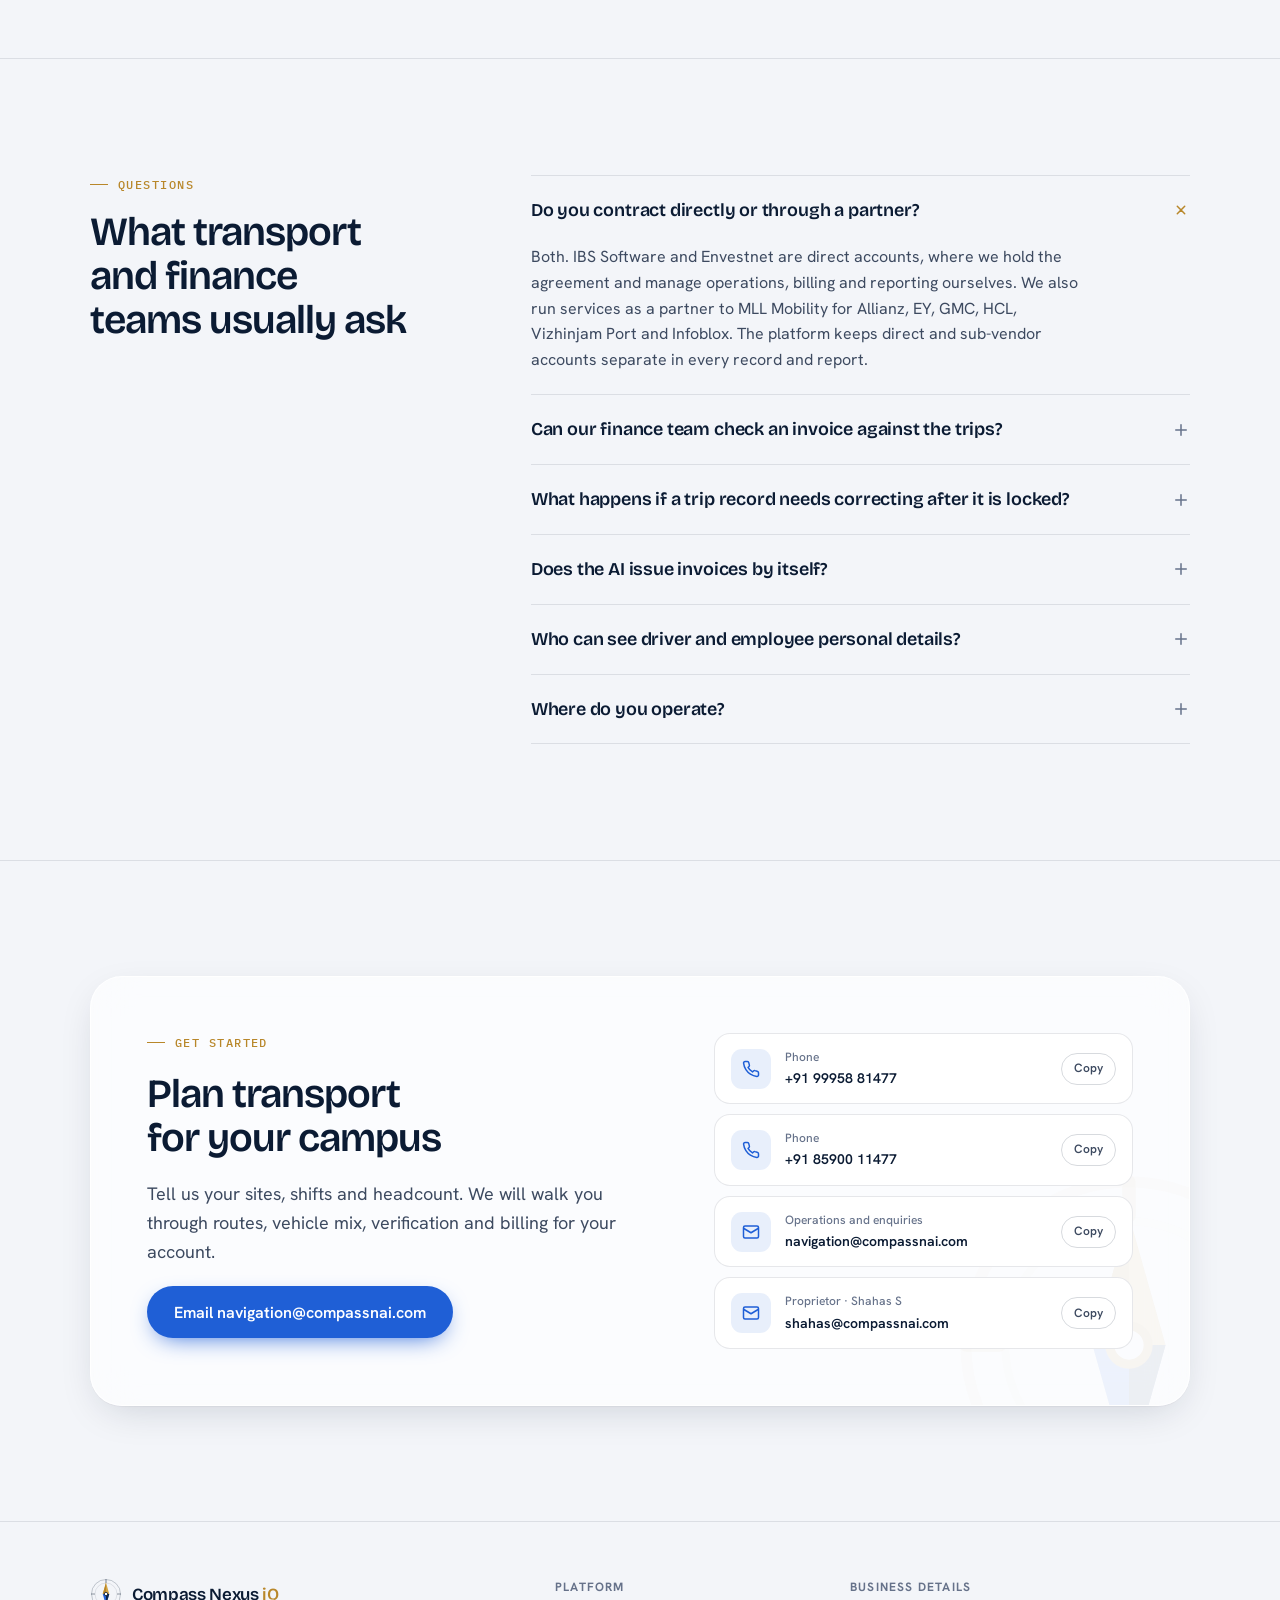
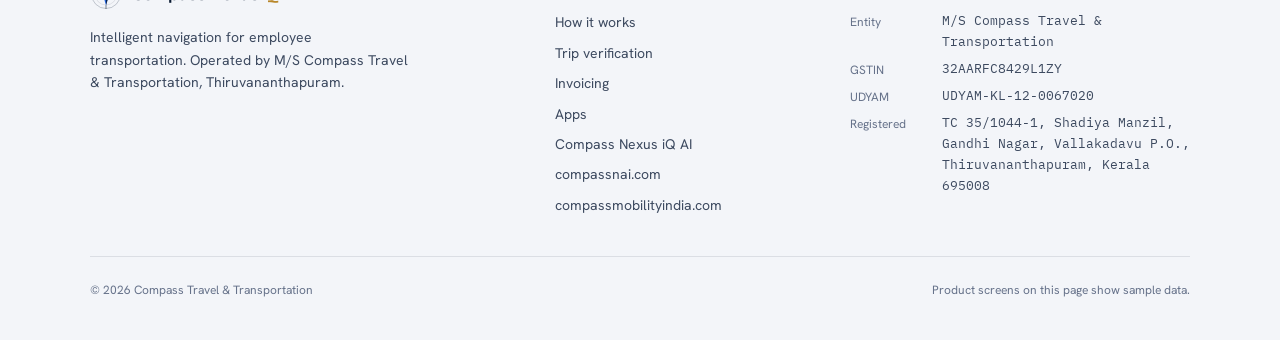
==== commit c6eaf348: "feat(compass-nexus-site): rebuild landing page for Compass Nexus iQ Replace the generic "navigate th" ====
--- a/compass-nexus-site/index.html
+++ b/compass-nexus-site/index.html
@@ -1,1003 +1,605 @@
 <!doctype html>
-<html lang="en" data-theme="dark">
+<html lang="en-IN">
 <head>
-<meta charset="UTF-8">
-<meta name="viewport" content="width=device-width, initial-scale=1.0">
-<title>COMPASS NEXUS — Navigate the Future</title>
-<style>
-/* ── Token Layer ─────────────────────────── */
-:root {
-  --void:      #060414;
-  --surface:   #0E0C22;
-  --surface-2: #17152F;
-  --border:    rgba(255,255,255,0.07);
-  --amber:     #E89F1A;
-  --amber-dim: rgba(232,159,26,0.15);
-  --teal:      #11C2AD;
-  --teal-dim:  rgba(17,194,173,0.12);
-  --mist:      #ECE8FF;
-  --fog:       #6B6282;
-  --fog-2:     #342F52;
-  --text:      var(--mist);
-  --text-2:    var(--fog);
-  --bg:        var(--void);
-  --card:      var(--surface);
-  --glass:     rgba(8,6,24,0.72);
-  --radius-pill: 999px;
-  --radius-card: 18px;
-  --radius-sm:   10px;
-  --ease-out: cubic-bezier(0.16,1,0.3,1);
-  --ease-in:  cubic-bezier(0.7,0,0.84,0);
-  --f-display: ui-serif, 'New York', Georgia, 'Times New Roman', serif;
-  --f-body:    system-ui, -apple-system, 'Segoe UI', Arial, sans-serif;
-  --f-mono:    ui-monospace, 'Courier New', Consolas, monospace;
+<meta charset="utf-8">
+<meta name="viewport" content="width=device-width, initial-scale=1, viewport-fit=cover">
+<title>Compass Nexus iQ</title>
+<meta name="description" content="Compass Nexus iQ runs corporate employee transportation end to end for Compass Travel &amp; Transportation, Thiruvananthapuram: booking, vehicles, drivers, live trips, trip verification, invoicing and payment tracking in one auditable record.">
+<meta name="theme-color" content="#0B1B33">
+<link rel="preconnect" href="https://fonts.googleapis.com">
+<link rel="preconnect" href="https://fonts.gstatic.com" crossorigin>
+<link rel="stylesheet" href="https://fonts.googleapis.com/css2?family=Bricolage+Grotesque:opsz,wght@12..96,500;12..96,600&family=Hanken+Grotesk:wght@400;500;600;700&family=IBM+Plex+Mono:wght@400;500&display=swap">
+<link rel="stylesheet" href="style.css">
+<script type="application/ld+json">
+{
+  "@context": "https://schema.org",
+  "@type": "LocalBusiness",
+  "name": "Compass Travel & Transportation",
+  "alternateName": "Compass Nexus iQ",
+  "description": "Technology-enabled employee transportation for IT companies, corporate campuses, industrial organisations and ports.",
+  "url": "https://www.compassnai.com",
+  "email": "navigation@compassnai.com",
+  "telephone": ["+91-9995881477", "+91-8590011477"],
+  "address": {
+    "@type": "PostalAddress",
+    "streetAddress": "TC 35/1044-1, Shadiya Manzil, Gandhi Nagar, Vallakadavu P.O.",
+    "addressLocality": "Thiruvananthapuram",
+    "addressRegion": "Kerala",
+    "postalCode": "695008",
+    "addressCountry": "IN"
+  },
+  "geo": { "@type": "GeoCoordinates", "latitude": 8.5241, "longitude": 76.9366 },
+  "areaServed": "Thiruvananthapuram, Kerala"
 }
-
-@media (prefers-color-scheme: light) {
-  :root {
-    --void:      #F5F3FF;
-    --surface:   #FFFFFF;
-    --surface-2: #EDEAF8;
-    --border:    rgba(60,40,120,0.10);
-    --fog:       #7B7496;
-    --fog-2:     #DDD9F0;
-    --mist:      #18143A;
-    --glass:     rgba(240,237,255,0.82);
-    --text:      #18143A;
-    --text-2:    #7B7496;
-    --bg:        #F5F3FF;
-    --card:      #FFFFFF;
-  }
-}
-:root[data-theme="light"] {
-  --void:      #F5F3FF;
-  --surface:   #FFFFFF;
-  --surface-2: #EDEAF8;
-  --border:    rgba(60,40,120,0.10);
-  --fog:       #7B7496;
-  --fog-2:     #DDD9F0;
-  --mist:      #18143A;
-  --glass:     rgba(240,237,255,0.82);
-  --text:      #18143A;
-  --text-2:    #7B7496;
-  --bg:        #F5F3FF;
-  --card:      #FFFFFF;
-}
-:root[data-theme="dark"] {
-  --void:      #060414;
-  --surface:   #0E0C22;
-  --surface-2: #17152F;
-  --border:    rgba(255,255,255,0.07);
-  --amber:     #E89F1A;
-  --amber-dim: rgba(232,159,26,0.15);
-  --teal:      #11C2AD;
-  --teal-dim:  rgba(17,194,173,0.12);
-  --mist:      #ECE8FF;
-  --fog:       #6B6282;
-  --fog-2:     #342F52;
-  --text:      var(--mist);
-  --text-2:    var(--fog);
-  --bg:        var(--void);
-  --card:      var(--surface);
-  --glass:     rgba(8,6,24,0.72);
-}
-
-/* ── Reset ───────────────────────────────── */
-*,*::before,*::after{box-sizing:border-box;margin:0;padding:0}
-@media(prefers-reduced-motion:reduce){*,*::before,*::after{animation-duration:.01ms!important;transition-duration:.01ms!important}}
-html{scroll-behavior:smooth}
-body{font-family:var(--f-body);background:var(--bg);color:var(--text);min-height:100dvh;overflow-x:hidden;-webkit-font-smoothing:antialiased;line-height:1.6}
-a{color:inherit;text-decoration:none}
-ul{list-style:none}
-img,svg{display:block}
-.sr-only{position:absolute;width:1px;height:1px;padding:0;margin:-1px;overflow:hidden;clip:rect(0,0,0,0);border:0}
-
-/* ── Background layers ───────────────────── */
-#butterfly-canvas{position:fixed;inset:0;z-index:0;pointer-events:none}
-
-.bg-glow{position:fixed;inset:0;z-index:0;pointer-events:none;overflow:hidden}
-.glow{position:absolute;border-radius:50%;filter:blur(90px);animation:glow-drift 22s ease-in-out infinite alternate}
-.glow-1{width:700px;height:700px;top:-200px;left:-200px;background:radial-gradient(circle,rgba(167,110,250,.10) 0%,transparent 70%);animation-delay:0s}
-.glow-2{width:500px;height:500px;top:30%;right:-100px;background:radial-gradient(circle,rgba(17,194,173,.08) 0%,transparent 70%);animation-delay:-7s;animation-duration:18s}
-.glow-3{width:400px;height:400px;bottom:10%;left:15%;background:radial-gradient(circle,rgba(232,159,26,.06) 0%,transparent 70%);animation-delay:-14s;animation-duration:26s}
-@keyframes glow-drift{0%{transform:translate(0,0) scale(1)}100%{transform:translate(50px,35px) scale(1.08)}}
-
-/* ── Nav ─────────────────────────────────── */
-.nav-wrap{position:fixed;top:0;left:0;right:0;z-index:100;display:flex;flex-direction:column;align-items:center;padding:14px 16px 0;pointer-events:none}
-.nav-pill{width:min(1020px,100%);display:flex;align-items:center;gap:6px;padding:8px 10px 8px 14px;background:var(--glass);border:1px solid var(--border);border-radius:var(--radius-pill);backdrop-filter:blur(28px) saturate(160%);-webkit-backdrop-filter:blur(28px) saturate(160%);box-shadow:0 1px 0 rgba(255,255,255,.05) inset,0 8px 40px rgba(0,0,0,.45),0 0 0 1px rgba(0,0,0,.3);pointer-events:all;transition:box-shadow .3s var(--ease-out)}
-
-/* Brand */
-.nav-brand{display:flex;align-items:center;gap:10px;flex-shrink:0;cursor:pointer}
-.compass-badge{width:34px;height:34px;border-radius:50%;background:var(--amber-dim);border:1px solid rgba(232,159,26,.22);display:flex;align-items:center;justify-content:center;flex-shrink:0;transition:background .2s,border-color .2s,box-shadow .3s}
-.nav-brand:hover .compass-badge{background:rgba(232,159,26,.2);border-color:rgba(232,159,26,.38);box-shadow:0 0 18px rgba(232,159,26,.22)}
-.compass-svg-nav{width:24px;height:24px}
-.brand-wordmark{font-family:var(--f-body);font-size:12.5px;font-weight:700;letter-spacing:.12em;color:var(--text)}
-.brand-wordmark .accent{color:var(--teal)}
-
-/* Coordinate display — the unique nav element */
-.nav-coord{display:flex;align-items:center;gap:6px;font-family:var(--f-mono);font-size:10.5px;color:var(--fog);letter-spacing:.06em;padding:0 12px;border-left:1px solid var(--border);border-right:1px solid var(--border);margin:0 6px}
-.coord-dot{width:5px;height:5px;border-radius:50%;background:var(--teal);animation:coord-pulse 2.5s ease-in-out infinite}
-@keyframes coord-pulse{0%,100%{opacity:1}50%{opacity:.35}}
-
-/* Links */
-.nav-links{display:flex;align-items:center;gap:2px;flex:1;justify-content:center}
-.nav-link{display:inline-flex;align-items:center;padding:7px 13px;border-radius:var(--radius-pill);font-size:13.5px;font-weight:500;color:var(--text-2);transition:color .2s,background .2s;cursor:pointer;white-space:nowrap}
-.nav-link:hover{color:var(--text);background:rgba(255,255,255,.06)}
-.nav-link:focus-visible{outline:2px solid var(--teal);outline-offset:2px}
-
-/* Nav actions */
-.nav-actions{display:flex;align-items:center;gap:8px;flex-shrink:0}
-.btn-ghost-sm{padding:7px 15px;border-radius:var(--radius-pill);font-size:13.5px;font-weight:500;color:var(--text-2);transition:color .2s,background .2s;cursor:pointer;white-space:nowrap}
-.btn-ghost-sm:hover{color:var(--text);background:rgba(255,255,255,.06)}
-.btn-nav-cta{padding:8px 18px;border-radius:var(--radius-pill);font-size:13.5px;font-weight:600;color:#040210;background:linear-gradient(130deg,var(--amber) 0%,#F0720A 100%);transition:opacity .2s,transform .15s,box-shadow .2s;cursor:pointer;white-space:nowrap;box-shadow:0 2px 14px rgba(232,159,26,.32)}
-.btn-nav-cta:hover{opacity:.9;transform:translateY(-1px);box-shadow:0 4px 22px rgba(232,159,26,.42)}
-.btn-nav-cta:active{transform:translateY(0)}
-.btn-nav-cta:focus-visible{outline:2px solid var(--amber);outline-offset:3px}
-
-/* Mobile toggle */
-.nav-mobile-btn{display:none;flex-direction:column;gap:5px;background:none;border:none;cursor:pointer;padding:8px;border-radius:8px}
-.nav-mobile-btn span{display:block;width:18px;height:1.5px;background:var(--fog);transition:transform .2s,opacity .2s}
-.nav-mobile-btn:hover span{background:var(--text)}
-.nav-mobile-btn[aria-expanded="true"] span:nth-child(1){transform:rotate(45deg) translate(4.7px,4.7px)}
-.nav-mobile-btn[aria-expanded="true"] span:nth-child(2){opacity:0}
-.nav-mobile-btn[aria-expanded="true"] span:nth-child(3){transform:rotate(-45deg) translate(4.7px,-4.7px)}
-
-/* Mobile dropdown */
-.mobile-menu{display:none;flex-direction:column;width:min(1020px,calc(100vw - 32px));margin-top:8px;background:var(--glass);border:1px solid var(--border);border-radius:20px;backdrop-filter:blur(24px);-webkit-backdrop-filter:blur(24px);overflow:hidden;pointer-events:all}
-.mobile-menu.open{display:flex}
-.mobile-link{padding:13px 22px;font-size:14px;color:var(--text-2);border-bottom:1px solid rgba(255,255,255,.04);transition:color .2s,background .2s;cursor:pointer}
-.mobile-link:hover{color:var(--text);background:rgba(255,255,255,.04)}
-.mobile-link:last-child{border-bottom:none;color:var(--amber);font-weight:600}
-
-/* Theme toggle */
-.theme-toggle{width:30px;height:30px;border-radius:50%;background:rgba(255,255,255,.06);border:1px solid var(--border);display:flex;align-items:center;justify-content:center;cursor:pointer;transition:background .2s,border-color .2s;flex-shrink:0}
-.theme-toggle:hover{background:rgba(255,255,255,.1)}
-.theme-toggle svg{width:14px;height:14px;stroke:var(--fog);transition:stroke .2s}
-.theme-toggle:hover svg{stroke:var(--text)}
-
-/* ── Main content offset ─────────────────── */
-main{position:relative;z-index:1}
-
-/* ── Hero ────────────────────────────────── */
-.hero{min-height:100dvh;display:flex;align-items:center;padding:100px 24px 80px}
-.hero-inner{max-width:1160px;width:100%;margin:0 auto;display:grid;grid-template-columns:1fr 1fr;gap:72px;align-items:center}
-
-.hero-eyebrow{display:inline-flex;align-items:center;gap:8px;font-family:var(--f-mono);font-size:11px;letter-spacing:.12em;text-transform:uppercase;color:var(--teal);margin-bottom:28px;animation:fade-up .6s var(--ease-out) .1s both}
-.eyebrow-line{width:24px;height:1px;background:var(--teal);opacity:.6}
-
-.hero-h1{font-family:var(--f-display);font-size:clamp(40px,5.5vw,72px);font-weight:400;line-height:1.07;letter-spacing:-.015em;margin-bottom:26px;text-wrap:balance}
-.h1-line-1{display:block;animation:fade-up .65s var(--ease-out) .2s both}
-.h1-line-2{display:block;font-style:italic;background:linear-gradient(120deg,var(--amber) 0%,var(--teal) 100%);-webkit-background-clip:text;-webkit-text-fill-color:transparent;background-clip:text;animation:fade-up .65s var(--ease-out) .32s both}
-.h1-line-3{display:block;animation:fade-up .65s var(--ease-out) .42s both}
-
-.hero-body{font-size:17px;line-height:1.7;color:var(--text-2);max-width:420px;margin-bottom:36px;animation:fade-up .6s var(--ease-out) .52s both}
-
-.hero-cta{display:flex;align-items:center;gap:14px;flex-wrap:wrap;margin-bottom:52px;animation:fade-up .6s var(--ease-out) .62s both}
-.btn-primary-lg{display:inline-flex;align-items:center;gap:8px;padding:13px 26px;border-radius:14px;font-size:15px;font-weight:600;color:#040210;background:linear-gradient(130deg,var(--amber) 0%,#F07010 100%);transition:transform .2s var(--ease-out),box-shadow .2s;box-shadow:0 4px 24px rgba(232,159,26,.36);cursor:pointer}
-.btn-primary-lg:hover{transform:translateY(-2px);box-shadow:0 8px 32px rgba(232,159,26,.45)}
-.btn-primary-lg:active{transform:translateY(0)}
-.btn-primary-lg:focus-visible{outline:2px solid var(--amber);outline-offset:3px}
-.btn-ghost-lg{display:inline-flex;align-items:center;gap:7px;padding:13px 20px;border-radius:14px;font-size:15px;font-weight:500;color:var(--text-2);background:rgba(255,255,255,.04);border:1px solid var(--border);transition:color .2s,background .2s,transform .2s;cursor:pointer}
-.btn-ghost-lg:hover{color:var(--text);background:rgba(255,255,255,.08);transform:translateY(-1px)}
-.btn-ghost-lg:focus-visible{outline:2px solid var(--teal);outline-offset:3px}
-
-/* Stats */
-.hero-stats{display:flex;gap:0;animation:fade-up .6s var(--ease-out) .72s both}
-.stat{padding:0 28px 0 0;display:flex;flex-direction:column;gap:4px}
-.stat:first-child{padding-left:0}
-.stat-num{font-family:var(--f-display);font-size:30px;font-weight:400;line-height:1;color:var(--text)}
-.stat-num .unit{font-size:18px;color:var(--teal);font-style:italic}
-.stat-lbl{font-size:11.5px;color:var(--fog);letter-spacing:.04em}
-.stat-div{width:1px;background:var(--border);align-self:stretch;margin:4px 28px 4px 0}
-
-/* Hero visual */
-.hero-visual{position:relative;display:flex;align-items:center;justify-content:center;animation:fade-up .8s var(--ease-out) .3s both}
-
-.orb-wrap{position:relative;width:360px;height:360px;display:flex;align-items:center;justify-content:center}
-.orb-ring{position:absolute;border-radius:50%;border:1px solid rgba(232,159,26,.07);animation:orb-pulse 5s ease-in-out infinite}
-.orb-ring-1{inset:0;animation-delay:0s}
-.orb-ring-2{inset:-18px;animation-delay:.8s;opacity:.6}
-.orb-ring-3{inset:-36px;animation-delay:1.6s;opacity:.3}
-@keyframes orb-pulse{0%,100%{transform:scale(1);opacity:.8}50%{transform:scale(1.04);opacity:.35}}
-
-.orb-body{width:280px;height:280px;border-radius:50%;background:radial-gradient(ellipse at 38% 32%,rgba(167,110,250,.1) 0%,rgba(17,194,173,.06) 40%,rgba(8,6,24,.95) 72%);border:1px solid rgba(232,159,26,.12);box-shadow:0 0 70px rgba(167,110,250,.07),0 0 140px rgba(17,194,173,.04),inset 0 1px 0 rgba(255,255,255,.06);display:flex;align-items:center;justify-content:center}
-.orb-svg{width:210px;height:210px;animation:spin-compass 26s linear infinite}
-
-/* Float cards */
-.fcard{position:absolute;display:flex;align-items:center;gap:9px;padding:9px 14px;background:var(--glass);border:1px solid var(--border);border-radius:13px;backdrop-filter:blur(18px);-webkit-backdrop-filter:blur(18px);box-shadow:0 4px 22px rgba(0,0,0,.38);font-size:12px}
-.fcard-1{top:28px;right:-10px;animation:fc-float-1 6s ease-in-out infinite}
-.fcard-2{bottom:48px;left:-24px;animation:fc-float-2 7s ease-in-out infinite}
-.fcard-3{top:50%;right:-36px;transform:translateY(-50%);animation:fc-float-3 5s ease-in-out infinite}
-@keyframes fc-float-1{0%,100%{transform:translateY(0)}50%{transform:translateY(-9px)}}
-@keyframes fc-float-2{0%,100%{transform:translateY(0)}50%{transform:translateY(7px)}}
-@keyframes fc-float-3{0%,100%{transform:translateY(-50%) translateX(0)}50%{transform:translateY(-50%) translateX(-5px)}}
-
-.fc-dot{width:7px;height:7px;border-radius:50%;flex-shrink:0}
-.fc-dot-amber{background:var(--amber);box-shadow:0 0 6px rgba(232,159,26,.5)}
-.fc-dot-teal{background:var(--teal);animation:coord-pulse 2s infinite}
-.fc-dot-live{background:var(--teal);animation:pulsering 2s ease-out infinite;box-shadow:0 0 0 0 rgba(17,194,173,.4)}
-@keyframes pulsering{0%{box-shadow:0 0 0 0 rgba(17,194,173,.4)}70%{box-shadow:0 0 0 8px rgba(17,194,173,0)}100%{box-shadow:0 0 0 0 rgba(17,194,173,0)}}
-
-.fc-name{font-weight:600;color:var(--text);font-size:12px}
-.fc-sub{color:var(--fog);font-size:11px;margin-top:1px}
-
-/* Scroll cue */
-.scroll-cue{position:absolute;bottom:28px;left:50%;transform:translateX(-50%);display:flex;flex-direction:column;align-items:center;gap:7px;font-family:var(--f-mono);font-size:9.5px;letter-spacing:.14em;text-transform:uppercase;color:var(--fog-2);animation:fade-up 1s var(--ease-out) 1.4s both}
-.scroll-cue-line{width:1px;height:36px;background:linear-gradient(to bottom,transparent,var(--fog-2));animation:scroll-cue-anim 2s ease-in-out infinite}
-@keyframes scroll-cue-anim{0%,100%{opacity:.3}50%{opacity:.7}}
-
-/* ── Features ────────────────────────────── */
-.section{position:relative;z-index:1;padding:100px 24px}
-.section-inner{max-width:1100px;margin:0 auto}
-
-.section-eye{display:inline-flex;align-items:center;gap:8px;font-family:var(--f-mono);font-size:10.5px;letter-spacing:.14em;text-transform:uppercase;color:var(--teal);margin-bottom:18px}
-.section-eye::before{content:'';display:block;width:18px;height:1px;background:var(--teal);opacity:.5}
-
-.section-h2{font-family:var(--f-display);font-size:clamp(28px,4vw,46px);font-weight:400;line-height:1.15;letter-spacing:-.015em;margin-bottom:52px;max-width:580px;text-wrap:balance}
-.section-h2 em{font-style:italic;color:var(--teal)}
-
-/* Bento */
-.bento{display:grid;grid-template-columns:repeat(3,1fr);gap:14px}
-.bcard{padding:26px;background:var(--card);border:1px solid var(--border);border-radius:var(--radius-card);overflow:hidden;position:relative;cursor:default;transition:background .25s var(--ease-out),border-color .25s,box-shadow .25s,transform .25s;opacity:0;transform:translateY(22px)}
-.bcard.revealed{opacity:1;transform:translateY(0);transition:opacity .55s var(--ease-out),transform .55s var(--ease-out),background .25s,border-color .25s,box-shadow .25s}
-.bcard::before{content:'';position:absolute;inset:0;background:linear-gradient(135deg,rgba(255,255,255,.025) 0%,transparent 60%);border-radius:inherit;pointer-events:none}
-.bcard:hover{background:var(--surface-2);border-color:rgba(255,255,255,.11);box-shadow:0 8px 36px rgba(0,0,0,.28);transform:translateY(-2px)}
-.bcard:hover .bcard-chevron{opacity:1;transform:translateX(3px)}
-
-.bcard-wide{grid-column:span 2}
-.bcard-tall{grid-row:span 2}
-.bcard-accent{background:linear-gradient(135deg,rgba(17,194,173,.07) 0%,var(--surface) 100%);border-color:rgba(17,194,173,.1)}
-.bcard-accent:hover{border-color:rgba(17,194,173,.2);box-shadow:0 8px 36px rgba(17,194,173,.07)}
-
-.bcard-icon{width:42px;height:42px;border-radius:11px;background:rgba(255,255,255,.04);border:1px solid rgba(255,255,255,.06);display:flex;align-items:center;justify-content:center;margin-bottom:16px}
-.bcard-h{font-family:var(--f-display);font-size:17px;font-weight:400;line-height:1.3;color:var(--text);margin-bottom:9px;letter-spacing:-.01em}
-.bcard-p{font-size:13.5px;line-height:1.65;color:var(--text-2)}
-.bcard-chevron{position:absolute;bottom:22px;right:22px;opacity:0;transition:opacity .2s,transform .2s;color:var(--fog)}
-
-/* Mini bar chart */
-.mini-chart{display:flex;align-items:flex-end;gap:3px;height:52px;margin-top:22px}
-.bar{flex:1;border-radius:2px 2px 0 0;background:rgba(255,255,255,.07);transition:background .2s}
-.bar.hi{background:rgba(17,194,173,.45)}
-.bcard:hover .bar.hi{background:rgba(17,194,173,.65)}
-.bcard:hover .bar{background:rgba(255,255,255,.11)}
-
-/* Avatar stack */
-.av-stack{display:flex;margin-top:28px}
-.av{width:30px;height:30px;border-radius:50%;border:2px solid var(--card);margin-left:-8px;font-size:10px;font-weight:700;display:flex;align-items:center;justify-content:center;color:rgba(255,255,255,.7)}
-.av:first-child{margin-left:0}
-.av-a{background:linear-gradient(135deg,#a78bfa,#7c3aed)}
-.av-b{background:linear-gradient(135deg,#E89F1A,#d97706)}
-.av-c{background:linear-gradient(135deg,#11C2AD,#0d9488)}
-.av-d{background:rgba(255,255,255,.08);color:var(--fog);font-size:9px}
-
-/* ── Metrics ─────────────────────────────── */
-.metrics-section{position:relative;z-index:1;padding:0 24px 0}
-.metrics-inner{max-width:1100px;margin:0 auto;border-top:1px solid var(--border);border-bottom:1px solid var(--border)}
-.metrics-grid{display:grid;grid-template-columns:repeat(4,1fr)}
-.metric{padding:48px 40px;border-right:1px solid var(--border);text-align:center}
-.metric:last-child{border-right:none}
-.metric-n{font-family:var(--f-display);font-size:clamp(36px,4vw,54px);font-weight:400;line-height:1;letter-spacing:-.02em;background:linear-gradient(120deg,var(--amber) 0%,var(--teal) 100%);-webkit-background-clip:text;-webkit-text-fill-color:transparent;background-clip:text;margin-bottom:10px;font-variant-numeric:tabular-nums}
-.metric-l{font-size:12.5px;color:var(--fog);letter-spacing:.03em}
-
-/* ── CTA band ────────────────────────────── */
-.cta-section{position:relative;z-index:1;padding:100px 24px}
-.cta-inner{max-width:1100px;margin:0 auto;background:linear-gradient(135deg,rgba(167,110,250,.08) 0%,rgba(17,194,173,.05) 50%,rgba(232,159,26,.04) 100%);border:1px solid rgba(167,110,250,.12);border-radius:24px;padding:64px;display:flex;align-items:center;gap:52px;position:relative;overflow:hidden}
-.cta-inner::before{content:'';position:absolute;inset:0;background:linear-gradient(135deg,rgba(255,255,255,.025) 0%,transparent 60%);border-radius:inherit;pointer-events:none}
-.cta-compass{width:76px;height:76px;flex-shrink:0;opacity:.5;animation:spin-compass 20s linear infinite}
-.cta-body{flex:1;position:relative;z-index:1}
-.cta-h{font-family:var(--f-display);font-size:clamp(24px,3.5vw,40px);font-weight:400;line-height:1.2;letter-spacing:-.015em;margin-bottom:12px;text-wrap:balance}
-.cta-h em{font-style:italic;color:var(--amber)}
-.cta-p{font-size:15.5px;color:var(--text-2);margin-bottom:28px;line-height:1.65}
-.cta-btns{display:flex;gap:14px;flex-wrap:wrap}
-.btn-cta{display:inline-flex;align-items:center;gap:7px;padding:12px 26px;border-radius:12px;font-size:14.5px;font-weight:600;color:#040210;background:linear-gradient(130deg,var(--amber) 0%,#F07010 100%);transition:transform .2s,box-shadow .2s;box-shadow:0 4px 20px rgba(232,159,26,.3);cursor:pointer}
-.btn-cta:hover{transform:translateY(-2px);box-shadow:0 8px 28px rgba(232,159,26,.4)}
-.btn-cta:focus-visible{outline:2px solid var(--amber);outline-offset:3px}
-.btn-cta-outline{display:inline-flex;align-items:center;gap:7px;padding:12px 20px;border-radius:12px;font-size:14.5px;font-weight:500;color:var(--text-2);border:1px solid var(--border);background:rgba(255,255,255,.03);transition:color .2s,background .2s;cursor:pointer}
-.btn-cta-outline:hover{color:var(--text);background:rgba(255,255,255,.07)}
-.btn-cta-outline:focus-visible{outline:2px solid var(--teal);outline-offset:3px}
-
-/* ── Live badge (hero eyebrow) ───────────── */
-.live-badge{display:inline-flex;align-items:center;gap:5px;padding:3px 10px 3px 7px;border-radius:var(--radius-pill);background:rgba(17,194,173,.10);border:1px solid rgba(17,194,173,.22);font-size:10px;color:var(--teal);letter-spacing:.04em;text-decoration:none;margin-left:10px;transition:background .2s,border-color .2s,box-shadow .2s;vertical-align:middle}
-.live-badge:hover{background:rgba(17,194,173,.16);border-color:rgba(17,194,173,.38);box-shadow:0 0 12px rgba(17,194,173,.12)}
-.live-badge-dot{width:5px;height:5px;border-radius:50%;background:var(--teal);animation:coord-pulse 2s infinite;flex-shrink:0}
-
-/* ── Live site strip ─────────────────────── */
-.live-strip{position:relative;z-index:1;padding:0 24px 72px}
-.live-strip-inner{max-width:1100px;margin:0 auto}
-.live-card{display:flex;align-items:center;gap:28px;padding:32px 40px;background:linear-gradient(135deg,rgba(17,194,173,.06) 0%,rgba(232,159,26,.04) 100%);border:1px solid rgba(17,194,173,.14);border-radius:20px;position:relative;overflow:hidden;flex-wrap:wrap}
-.live-card::before{content:'';position:absolute;inset:0;background:linear-gradient(135deg,rgba(255,255,255,.018) 0%,transparent 55%);border-radius:inherit;pointer-events:none}
-.live-card-icon{width:52px;height:52px;border-radius:50%;background:rgba(17,194,173,.08);border:1px solid rgba(17,194,173,.18);display:flex;align-items:center;justify-content:center;flex-shrink:0}
-.live-card-body{flex:1;min-width:180px;position:relative;z-index:1}
-.live-card-eyebrow{display:flex;align-items:center;gap:7px;font-family:var(--f-mono);font-size:10px;letter-spacing:.12em;text-transform:uppercase;color:var(--teal);margin-bottom:7px}
-.live-card-dot{width:6px;height:6px;border-radius:50%;background:var(--teal);animation:pulsering 2s ease-out infinite;box-shadow:0 0 0 0 rgba(17,194,173,.4)}
-.live-card-h{font-family:var(--f-display);font-size:clamp(18px,2.5vw,26px);font-weight:400;letter-spacing:-.01em;color:var(--text);margin-bottom:6px;line-height:1.2}
-.live-card-h a{color:var(--teal);text-decoration:none;transition:opacity .2s}
-.live-card-h a:hover{opacity:.8}
-.live-card-p{font-size:13.5px;color:var(--text-2);line-height:1.6}
-.live-card-actions{display:flex;align-items:center;gap:12px;flex-shrink:0;flex-wrap:wrap}
-.btn-live{display:inline-flex;align-items:center;gap:8px;padding:11px 22px;border-radius:12px;font-size:14px;font-weight:600;color:#040210;background:linear-gradient(130deg,var(--teal) 0%,#0E7C99 100%);transition:transform .2s,box-shadow .2s;box-shadow:0 4px 18px rgba(17,194,173,.28);cursor:pointer;text-decoration:none}
-.btn-live:hover{transform:translateY(-2px);box-shadow:0 8px 26px rgba(17,194,173,.38)}
-.btn-live:focus-visible{outline:2px solid var(--teal);outline-offset:3px}
-.btn-live-ghost{display:inline-flex;align-items:center;gap:7px;padding:11px 18px;border-radius:12px;font-size:13.5px;font-weight:500;color:var(--text-2);border:1px solid var(--border);background:rgba(255,255,255,.03);transition:color .2s,background .2s;cursor:pointer;text-decoration:none;font-family:var(--f-mono);letter-spacing:.04em}
-.btn-live-ghost:hover{color:var(--teal);background:rgba(17,194,173,.06);border-color:rgba(17,194,173,.2)}
-.btn-live-ghost:focus-visible{outline:2px solid var(--teal);outline-offset:3px}
-
-/* ── Footer ──────────────────────────────── */
-.site-footer{position:relative;z-index:1;padding:44px 24px;border-top:1px solid var(--border)}
-.footer-inner{max-width:1100px;margin:0 auto;display:flex;align-items:center;flex-wrap:wrap;gap:28px}
-.footer-brand{flex:1;min-width:140px}
-.footer-tag{font-size:12px;color:var(--fog-2);margin-top:5px}
-.footer-live-link{display:inline-flex;align-items:center;gap:5px;font-size:11.5px;color:var(--teal);text-decoration:none;margin-top:5px;font-family:var(--f-mono);letter-spacing:.04em;transition:opacity .2s}
-.footer-live-link:hover{opacity:.75}
-.footer-live-link-dot{width:5px;height:5px;border-radius:50%;background:var(--teal);animation:coord-pulse 2s infinite}
-.footer-nav{display:flex;gap:22px;flex-wrap:wrap}
-.footer-nav a{font-size:12.5px;color:var(--fog);transition:color .2s}
-.footer-nav a:hover{color:var(--text)}
-.footer-nav a:focus-visible{outline:2px solid var(--teal);outline-offset:2px;border-radius:2px}
-.footer-copy{width:100%;font-size:11.5px;color:var(--fog-2);border-top:1px solid rgba(255,255,255,.04);padding-top:22px;margin-top:4px}
-
-/* ── Animations ──────────────────────────── */
-@keyframes fade-up{from{opacity:0;transform:translateY(18px)}to{opacity:1;transform:translateY(0)}}
-
-/* ── Responsive ──────────────────────────── */
-@media(max-width:960px){
-  .hero-inner{grid-template-columns:1fr;gap:52px}
-  .hero-visual{display:none}
-  .bento{grid-template-columns:1fr 1fr}
-  .bcard-wide{grid-column:span 2}
-  .bcard-tall{grid-row:span 1}
-  .metrics-grid{grid-template-columns:1fr 1fr}
-  .metric:nth-child(2){border-right:none}
-  .metric:nth-child(1),.metric:nth-child(2){border-bottom:1px solid var(--border)}
-  .cta-inner{flex-direction:column;text-align:center;padding:48px 32px}
-  .cta-btns{justify-content:center}
-  .cta-compass{display:none}
-}
-@media(max-width:640px){
-  .nav-links,.nav-actions,.nav-coord{display:none}
-  .nav-mobile-btn{display:flex}
-  .nav-pill{padding:7px 10px 7px 14px}
-  .brand-wordmark{font-size:11px;letter-spacing:.1em}
-  .bento{grid-template-columns:1fr}
-  .bcard-wide{grid-column:span 1}
-  .hero-stats{flex-wrap:wrap;gap:16px}
-  .stat-div{display:none}
-  .stat{padding-right:0}
-  .metrics-grid{grid-template-columns:1fr}
-  .metric{border-right:none;border-bottom:1px solid var(--border)}
-  .metric:last-child{border-bottom:none}
-  .footer-inner{flex-direction:column;align-items:flex-start}
-}
-@media(max-width:380px){
-  .cta-btns{flex-direction:column}
-  .btn-cta,.btn-cta-outline{justify-content:center}
-}
-</style>
+</script>
 </head>
 <body>
 
-<!-- Background -->
-<canvas id="butterfly-canvas" aria-hidden="true"></canvas>
-<div class="bg-glow" aria-hidden="true">
-  <div class="glow glow-1"></div>
-  <div class="glow glow-2"></div>
-  <div class="glow glow-3"></div>
+<a class="skip" href="#main">Skip to content</a>
+
+<div class="atmos" aria-hidden="true"><i class="ga"></i><i class="gb"></i></div>
+
+<!-- Shared symbols -->
+<svg width="0" height="0" style="position:absolute" aria-hidden="true" focusable="false">
+  <defs>
+    <symbol id="i-check" viewBox="0 0 24 24"><path d="M20 6 9 17l-5-5" fill="none" stroke="currentColor" stroke-width="2.2" stroke-linecap="round" stroke-linejoin="round"/></symbol>
+    <symbol id="i-arrow" viewBox="0 0 24 24"><path d="M5 12h14M13 6l6 6-6 6" fill="none" stroke="currentColor" stroke-width="2" stroke-linecap="round" stroke-linejoin="round"/></symbol>
+    <symbol id="i-plus" viewBox="0 0 24 24"><path d="M12 5v14M5 12h14" fill="none" stroke="currentColor" stroke-width="2" stroke-linecap="round"/></symbol>
+    <symbol id="i-lock" viewBox="0 0 24 24"><rect x="4" y="11" width="16" height="10" rx="2" fill="none" stroke="currentColor" stroke-width="2"/><path d="M8 11V7a4 4 0 0 1 8 0v4" fill="none" stroke="currentColor" stroke-width="2"/></symbol>
+    <symbol id="i-doc" viewBox="0 0 24 24"><path d="M14 3H6a2 2 0 0 0-2 2v14a2 2 0 0 0 2 2h12a2 2 0 0 0 2-2V9z" fill="none" stroke="currentColor" stroke-width="2" stroke-linejoin="round"/><path d="M14 3v6h6M8 13h8M8 17h5" fill="none" stroke="currentColor" stroke-width="2" stroke-linecap="round"/></symbol>
+    <symbol id="i-cal" viewBox="0 0 24 24"><rect x="3" y="5" width="18" height="16" rx="2" fill="none" stroke="currentColor" stroke-width="2"/><path d="M3 10h18M8 3v4M16 3v4" fill="none" stroke="currentColor" stroke-width="2" stroke-linecap="round"/></symbol>
+    <symbol id="i-building" viewBox="0 0 24 24"><path d="M4 21V5a2 2 0 0 1 2-2h8a2 2 0 0 1 2 2v16M16 9h2a2 2 0 0 1 2 2v10M3 21h18M8 7h4M8 11h4M8 15h4" fill="none" stroke="currentColor" stroke-width="2" stroke-linecap="round"/></symbol>
+    <symbol id="i-list" viewBox="0 0 24 24"><path d="M9 6h11M9 12h11M9 18h11M4.5 6h.01M4.5 12h.01M4.5 18h.01" fill="none" stroke="currentColor" stroke-width="2.2" stroke-linecap="round"/></symbol>
+    <symbol id="i-pin" viewBox="0 0 24 24"><path d="M12 21s-7-6.2-7-11.5a7 7 0 0 1 14 0C19 14.8 12 21 12 21z" fill="none" stroke="currentColor" stroke-width="2" stroke-linejoin="round"/><circle cx="12" cy="9.5" r="2.5" fill="none" stroke="currentColor" stroke-width="2"/></symbol>
+    <symbol id="i-car" viewBox="0 0 24 24"><path d="M5 17h14M5 17a2 2 0 1 1-4 0v-4l2.2-5.2A2 2 0 0 1 5 6.5h14a2 2 0 0 1 1.8 1.3L23 13v4a2 2 0 1 1-4 0M3 13h18" fill="none" stroke="currentColor" stroke-width="2" stroke-linecap="round" stroke-linejoin="round"/></symbol>
+    <symbol id="i-portal" viewBox="0 0 24 24"><rect x="3" y="4" width="18" height="14" rx="2" fill="none" stroke="currentColor" stroke-width="2"/><path d="M8 21h8M12 18v3M7 13l3-3 2 2 5-5" fill="none" stroke="currentColor" stroke-width="2" stroke-linecap="round" stroke-linejoin="round"/></symbol>
+    <symbol id="i-wheel" viewBox="0 0 24 24"><circle cx="12" cy="12" r="9" fill="none" stroke="currentColor" stroke-width="2"/><circle cx="12" cy="12" r="2.5" fill="none" stroke="currentColor" stroke-width="2"/><path d="M3.5 10.5 9.6 11.4M20.5 10.5l-6.1.9M12 14.5V21" fill="none" stroke="currentColor" stroke-width="2" stroke-linecap="round"/></symbol>
+    <symbol id="i-person" viewBox="0 0 24 24"><rect x="6" y="2" width="12" height="20" rx="3" fill="none" stroke="currentColor" stroke-width="2"/><circle cx="12" cy="9" r="2.5" fill="none" stroke="currentColor" stroke-width="2"/><path d="M8.5 15.5a4 4 0 0 1 7 0M11 18.5h2" fill="none" stroke="currentColor" stroke-width="2" stroke-linecap="round"/></symbol>
+    <symbol id="i-spark" viewBox="0 0 24 24"><path d="M12 3v4M12 17v4M3 12h4M17 12h4M12 8.5l1.2 2.3 2.3 1.2-2.3 1.2L12 15.5l-1.2-2.3-2.3-1.2 2.3-1.2z" fill="none" stroke="currentColor" stroke-width="1.8" stroke-linecap="round" stroke-linejoin="round"/></symbol>
+    <symbol id="i-phone" viewBox="0 0 24 24"><path d="M22 16.9v3a2 2 0 0 1-2.2 2 19.8 19.8 0 0 1-8.6-3.1 19.5 19.5 0 0 1-6-6A19.8 19.8 0 0 1 2.1 4.2 2 2 0 0 1 4.1 2h3a2 2 0 0 1 2 1.7c.1 1 .4 1.9.7 2.8a2 2 0 0 1-.5 2.1L8 9.9a16 16 0 0 0 6 6l1.3-1.3a2 2 0 0 1 2.1-.4c.9.3 1.8.6 2.8.7a2 2 0 0 1 1.7 2z" fill="none" stroke="currentColor" stroke-width="2" stroke-linejoin="round"/></symbol>
+    <symbol id="i-mail" viewBox="0 0 24 24"><rect x="2" y="4" width="20" height="16" rx="2" fill="none" stroke="currentColor" stroke-width="2"/><path d="m22 7-10 6L2 7" fill="none" stroke="currentColor" stroke-width="2" stroke-linejoin="round"/></symbol>
+    <symbol id="i-globe" viewBox="0 0 24 24"><circle cx="12" cy="12" r="9.5" fill="none" stroke="currentColor" stroke-width="2"/><path d="M2.5 12h19M12 2.5a14.5 14.5 0 0 1 0 19M12 2.5a14.5 14.5 0 0 0 0 19" fill="none" stroke="currentColor" stroke-width="2"/></symbol>
+    <symbol id="i-shield" viewBox="0 0 24 24"><path d="M12 22s8-3.5 8-10V5l-8-3-8 3v7c0 6.5 8 10 8 10z" fill="none" stroke="currentColor" stroke-width="2" stroke-linejoin="round"/><path d="m9 12 2 2 4-4" fill="none" stroke="currentColor" stroke-width="2" stroke-linecap="round" stroke-linejoin="round"/></symbol>
+    <!-- Compass mark: ring, cardinal ticks, needle (gold north, blue south) -->
+    <symbol id="compass" viewBox="0 0 64 64">
+      <circle cx="32" cy="32" r="29" fill="none" stroke="currentColor" stroke-opacity=".22" stroke-width="2"/>
+      <circle cx="32" cy="32" r="22" fill="none" stroke="currentColor" stroke-opacity=".12" stroke-width="1.5"/>
+      <path d="M32 3v6M32 55v6M3 32h6M55 32h6" stroke="currentColor" stroke-opacity=".45" stroke-width="2.4" stroke-linecap="round"/>
+      <g class="needle">
+        <path d="M32 9 38.5 32h-13z" style="fill:var(--gold-bright)"/>
+        <path d="M32 9 32 32h-6.5z" style="fill:var(--gold)"/>
+        <path d="M32 55 25.5 32h13z" style="fill:var(--blue)"/>
+        <path d="M32 55 32 32h6.5z" style="fill:var(--navy);fill-opacity:.85"/>
+        <circle cx="32" cy="32" r="3.4" style="fill:var(--surface)" stroke="currentColor" stroke-width="1.6"/>
+      </g>
+    </symbol>
+  </defs>
+</svg>
+
+<div class="page">
+
+<!-- ═════════════ NAV ═════════════ -->
+<header class="nav-shell">
+  <nav class="nav glass" aria-label="Main">
+    <a class="brand" href="#top" aria-label="Compass Nexus iQ, back to top">
+      <svg class="brand-mark" viewBox="0 0 64 64" aria-hidden="true">
+      <circle cx="32" cy="32" r="29" fill="none" stroke="currentColor" stroke-opacity=".22" stroke-width="2"/>
+      <circle cx="32" cy="32" r="22" fill="none" stroke="currentColor" stroke-opacity=".12" stroke-width="1.5"/>
+      <path d="M32 3v6M32 55v6M3 32h6M55 32h6" stroke="currentColor" stroke-opacity=".45" stroke-width="2.4" stroke-linecap="round"/>
+      <g class="needle">
+        <path d="M32 9 38.5 32h-13z" style="fill:var(--gold-bright)"/>
+        <path d="M32 9 32 32h-6.5z" style="fill:var(--gold)"/>
+        <path d="M32 55 25.5 32h13z" style="fill:var(--blue)"/>
+        <path d="M32 55 32 32h6.5z" style="fill:var(--navy);fill-opacity:.85"/>
+        <circle cx="32" cy="32" r="3.4" style="fill:var(--surface)" stroke="currentColor" stroke-width="1.6"/>
+      </g>
+      </svg>
+      <span class="brand-name">Compass Nexus <b>iQ</b></span>
+    </a>
+    <ul class="nav-links">
+      <li><a href="#chain">Platform</a></li>
+      <li><a href="#verification">Verification</a></li>
+      <li><a href="#billing">Billing</a></li>
+      <li><a href="#apps">Apps</a></li>
+      <li><a href="#ai">AI</a></li>
+      <li><a href="#faq">FAQ</a></li>
+    </ul>
+    <div class="nav-actions">
+      <button class="icon-btn theme-btn" id="theme-toggle" type="button" aria-label="Switch colour theme">
+        <svg class="sun" viewBox="0 0 24 24" aria-hidden="true"><circle cx="12" cy="12" r="4" fill="none" stroke="currentColor" stroke-width="2"/><path d="M12 2v2M12 20v2M4.9 4.9l1.4 1.4M17.7 17.7l1.4 1.4M2 12h2M20 12h2M4.9 19.1l1.4-1.4M17.7 6.3l1.4-1.4" stroke="currentColor" stroke-width="2" stroke-linecap="round"/></svg>
+        <svg class="moon" viewBox="0 0 24 24" aria-hidden="true"><path d="M21 12.8A9 9 0 1 1 11.2 3a7 7 0 0 0 9.8 9.8z" fill="none" stroke="currentColor" stroke-width="2" stroke-linejoin="round"/></svg>
+      </button>
+      <a class="btn btn-primary" href="#contact">Talk to us</a>
+      <button class="icon-btn menu-btn" id="menu-toggle" type="button" aria-expanded="false" aria-controls="mobile-menu" aria-label="Open menu">
+        <svg viewBox="0 0 24 24" aria-hidden="true"><path d="M4 7h16M4 12h16M4 17h16" stroke="currentColor" stroke-width="2" stroke-linecap="round"/></svg>
+      </button>
+    </div>
+  </nav>
+  <nav class="mobile-menu glass" id="mobile-menu" aria-label="Mobile" hidden>
+    <a href="#chain">Platform</a>
+    <a href="#verification">Verification</a>
+    <a href="#billing">Billing</a>
+    <a href="#apps">Apps</a>
+    <a href="#ai">AI</a>
+    <a href="#faq">FAQ</a>
+    <a href="#contact">Talk to us</a>
+  </nav>
+</header>
+
+<main id="main">
+
+<!-- ═════════════ HERO ═════════════ -->
+<section class="hero" id="top" aria-labelledby="hero-h">
+  <div class="wrap hero-grid">
+    <div class="hero-copy">
+      <div class="hero-meta">
+        <span class="eyebrow">Employee transportation platform</span>
+        <span class="coord">Thiruvananthapuram · 8.5241° N, 76.9366° E</span>
+      </div>
+      <h1 class="h1" id="hero-h">Every trip verified.<br>Every invoice <span class="gold">traceable.</span></h1>
+      <p class="hero-sub">Compass Nexus iQ is how Compass Travel &amp; Transportation runs employee transport for IT campuses, corporate offices and ports. Booking, vehicles, drivers, live trips, verification, invoicing and payment all sit in one record that your operations and finance teams can check.</p>
+      <div class="hero-cta">
+        <a class="btn btn-primary btn-lg" href="#contact">Plan your campus transport <svg aria-hidden="true"><use href="#i-arrow"/></svg></a>
+        <a class="btn btn-ghost btn-lg" href="#verification">See how a trip is verified</a>
+      </div>
+    </div>
+
+    <figure class="console glass" aria-label="Sample of the Admin Command Centre showing today's trips">
+      <div class="console-bar">
+        <div class="dots" aria-hidden="true"><i></i><i></i><i></i></div>
+        <p class="console-title">Admin Command Centre <span>· Today</span></p>
+        <span class="sample-tag">Sample data</span>
+      </div>
+      <div class="console-body">
+        <dl class="kpis">
+          <div class="kpi"><dt>Today's trips</dt><dd>214</dd></div>
+          <div class="kpi"><dt>In progress</dt><dd>38</dd></div>
+          <div class="kpi"><dt>Pending verification</dt><dd>12</dd></div>
+          <div class="kpi"><dt>Monthly KM</dt><dd>18,420<small>km</small></dd></div>
+        </dl>
+        <div class="ledger-wrap" tabindex="0" role="region" aria-label="Sample trip ledger">
+          <table class="ledger">
+            <thead>
+              <tr><th scope="col">Trip ID</th><th scope="col">Account</th><th scope="col">Pickup → Drop</th><th scope="col">Trip type</th><th scope="col" class="num">Actual KM</th><th scope="col">Status</th></tr>
+            </thead>
+            <tbody>
+              <tr><td class="mono">CNQ-0924-0147</td><td>Direct</td><td>Kowdiar → Technopark Ph III</td><td>Login</td><td class="num">18.4</td><td><span class="pill pill-live">Trip started</span></td></tr>
+              <tr><td class="mono">CNQ-0924-0142</td><td>Sub-vendor</td><td>Pattom → Kazhakkoottam</td><td>Login</td><td class="num">12.9</td><td><span class="pill pill-info">Trip completed</span></td></tr>
+              <tr><td class="mono">CNQ-0924-0139</td><td>Direct</td><td>Kowdiar → Technopark Ph III</td><td>Login</td><td class="num">22.6</td><td><span class="pill pill-ok">Verified</span></td></tr>
+              <tr><td class="mono">CNQ-0924-0131</td><td>Sub-vendor</td><td>Kovalam → Vizhinjam</td><td>Logout</td><td class="num">9.8</td><td><span class="pill pill-warn">Disputed</span></td></tr>
+              <tr><td class="mono">CNQ-0923-0977</td><td>Direct</td><td>Technopark Ph I → Ulloor</td><td>Logout</td><td class="num">14.2</td><td><span class="pill pill-gold">Billed</span></td></tr>
+            </tbody>
+          </table>
+        </div>
+      </div>
+    </figure>
+  </div>
+</section>
+
+<!-- ═════════════ ACCOUNTS ═════════════ -->
+<section class="accounts" aria-labelledby="acct-h">
+  <div class="wrap accounts-grid">
+    <h2 class="acct-label" id="acct-h">Who we move people for</h2>
+    <div class="acct-groups">
+      <div class="acct-group">
+        <p class="acct-label">Direct accounts</p>
+        <ul class="acct-names"><li>IBS Software</li><li>Envestnet</li></ul>
+      </div>
+      <div class="acct-group">
+        <p class="acct-label">Partner operations with MLL Mobility</p>
+        <ul class="acct-names"><li>Allianz</li><li>EY</li><li>GMC</li><li>HCL</li><li>Vizhinjam Port</li><li>Infoblox</li></ul>
+      </div>
+    </div>
+  </div>
+</section>
+
+<!-- ═════════════ CHAIN ═════════════ -->
+<section class="band" id="chain" aria-labelledby="chain-h">
+  <div class="wrap">
+    <div class="sec-head">
+      <span class="eyebrow">One connected chain</span>
+      <h2 class="h2" id="chain-h">From the employee's booking to your payment, one unbroken record</h2>
+      <p class="lede">Each stage writes to the same trip. Nothing is re-keyed between operations and billing, so any figure on an invoice leads back to the trip it came from.</p>
+    </div>
+    <ol class="chain">
+      <li class="step"><span class="step-node" aria-hidden="true"></span><h3>Book</h3><p>A roster entry or customer request becomes a trip with its own Trip ID.</p></li>
+      <li class="step"><span class="step-node" aria-hidden="true"></span><h3>Assign</h3><p>Vehicle and driver matched on availability, valid documents and site.</p></li>
+      <li class="step"><span class="step-node" aria-hidden="true"></span><h3>Operate</h3><p>Live status, ETA and GPS route from pickup to drop.</p></li>
+      <li class="step is-gate"><span class="step-node" aria-hidden="true"></span><h3>Verify</h3><p>Eleven checks and customer confirmation, then the trip is locked.</p></li>
+      <li class="step"><span class="step-node" aria-hidden="true"></span><h3>Reconcile</h3><p>Booking, roster, GPS and trip sheet compared. Exceptions are flagged.</p></li>
+      <li class="step is-gate"><span class="step-node" aria-hidden="true"></span><h3>Approve</h3><p>A person approves the billing record before anything is issued.</p></li>
+      <li class="step"><span class="step-node" aria-hidden="true"></span><h3>Invoice</h3><p>Tax invoice with the full supporting package for the period.</p></li>
+      <li class="step"><span class="step-node" aria-hidden="true"></span><h3>Get paid</h3><p>Payments tracked against each invoice and reported monthly.</p></li>
+    </ol>
+    <p class="chain-note"><span class="key" aria-hidden="true"></span>Gold stages are human checkpoints. A trip cannot move past them automatically.</p>
+  </div>
+</section>
+
+<!-- ═════════════ VERIFICATION ═════════════ -->
+<section class="band" id="verification" aria-labelledby="verify-h">
+  <div class="wrap split">
+    <div class="split-copy">
+      <span class="eyebrow">Trip verification</span>
+      <h2 class="h2" id="verify-h">A trip becomes billable only after it passes every check</h2>
+      <p class="lede">Operations records what actually happened. The customer confirms it. Then the trip locks, and any later change keeps the old value beside the new one.</p>
+      <ol class="checks" aria-label="Verification checks">
+        <li>Confirm booking</li>
+        <li>Confirm vehicle</li>
+        <li>Confirm driver</li>
+        <li>Record actual trip</li>
+        <li>Capture actual KM</li>
+        <li>Validate route</li>
+        <li>Validate pickup and drop</li>
+        <li>Check cancellation or no-show</li>
+        <li>Customer verification</li>
+        <li class="gate">Lock verified trip</li>
+        <li class="gate">Generate billing record</li>
+      </ol>
+    </div>
+
+    <article class="record glass" aria-label="Sample verified trip record">
+      <div class="record-head">
+        <div>
+          <p class="record-id">CNQ-0924-0139</p>
+          <p class="record-sub">Direct account · Login trip · 24 Sep 2026</p>
+        </div>
+        <span class="pill pill-ok"><svg width="12" height="12" aria-hidden="true"><use href="#i-lock"/></svg>Verified · Locked</span>
+      </div>
+      <div class="route" aria-label="Route">
+        <span class="dot" aria-hidden="true"></span><span>Pickup · Kowdiar</span><time>07:12</time>
+        <span class="rail" aria-hidden="true"></span><span></span><span></span>
+        <span class="dot end" aria-hidden="true"></span><span>Drop · Technopark Phase III</span><time>07:51</time>
+      </div>
+      <dl class="fields">
+        <div><dt>Vehicle</dt><dd>Sedan · AC</dd></div>
+        <div><dt>Planned KM</dt><dd class="mono">21.0</dd></div>
+        <div><dt>Actual KM</dt><dd class="mono">22.6</dd></div>
+        <div><dt>Driver check</dt><dd>Confirmed</dd></div>
+        <div><dt>GPS route</dt><dd>Matched</dd></div>
+        <div><dt>Customer</dt><dd>Verified</dd></div>
+      </dl>
+      <div class="audit">
+        <div class="audit-head"><span>Audit trail</span><span class="mono">24 Sep 2026 · 10:42 IST</span></div>
+        <dl class="audit-row">
+          <dt>Field</dt><dd>actual_km</dd>
+          <dt>Old value</dt><dd><s>24.1</s></dd>
+          <dt>New value</dt><dd>22.6</dd>
+          <dt>Changed by</dt><dd>Operations lead</dd>
+          <dt>Reason</dt><dd>Odometer photo re-read; matches GPS track</dd>
+        </dl>
+      </div>
+      <span class="sample-tag">Sample record</span>
+    </article>
+  </div>
+</section>
+
+<!-- ═════════════ BILLING ═════════════ -->
+<section class="band" id="billing" aria-labelledby="billing-h">
+  <div class="wrap">
+    <div class="sec-head">
+      <span class="eyebrow">Invoicing</span>
+      <h2 class="h2" id="billing-h">Invoices your finance team can take apart line by line</h2>
+      <p class="lede">Every invoice is built from locked, verified trips and issued under the correct billing entity's GSTIN and UDYAM details. Open any line and follow it down to the vehicle, driver and route.</p>
+    </div>
+    <div class="billing">
+      <div class="trace glass">
+        <div class="trace-title"><h3>Trace an invoice</h3><span class="sample-tag">Sample</span></div>
+        <ol class="trace-list">
+          <li><span class="trace-ico" aria-hidden="true"><svg><use href="#i-doc"/></svg></span><div><strong>Tax invoice</strong><span>Taxable value, CGST / SGST or IGST, total in words</span></div><span class="mono">CTT/26-27/0412</span></li>
+          <li><span class="trace-ico" aria-hidden="true"><svg><use href="#i-cal"/></svg></span><div><strong>Billing period</strong><span>Service dates covered</span></div><span class="mono">01–30 Sep 2026</span></li>
+          <li><span class="trace-ico" aria-hidden="true"><svg><use href="#i-building"/></svg></span><div><strong>Customer account</strong><span>Direct or sub-vendor, contract and site</span></div><span class="mono">Direct</span></li>
+          <li><span class="trace-ico" aria-hidden="true"><svg><use href="#i-list"/></svg></span><div><strong>Trip ledger</strong><span>Verified trips only</span></div><span class="mono">412 trips</span></li>
+          <li><span class="trace-ico" aria-hidden="true"><svg><use href="#i-pin"/></svg></span><div><strong>Individual trip</strong><span>Times, KM, rate, amount</span></div><span class="mono">CNQ-0924-0139</span></li>
+          <li><span class="trace-ico" aria-hidden="true"><svg><use href="#i-car"/></svg></span><div><strong>Vehicle, driver and route</strong><span>GPS record and verification status</span></div><span class="mono">Sedan · AC</span></li>
+        </ol>
+      </div>
+      <div class="pkg">
+        <h3 class="h2" style="font-size:var(--t-xl)">The billing package for every cycle</h3>
+        <p class="lede" style="font-size:var(--t-md)">Download it as PDF, with Excel for the trip-level sheets.</p>
+        <ul class="pkg-list">
+          <li><svg aria-hidden="true"><use href="#i-check"/></svg>Tax invoice</li>
+          <li><svg aria-hidden="true"><use href="#i-check"/></svg>Trip summary</li>
+          <li><svg aria-hidden="true"><use href="#i-check"/></svg>Detailed trip sheet</li>
+          <li><svg aria-hidden="true"><use href="#i-check"/></svg>Vehicle summary</li>
+          <li><svg aria-hidden="true"><use href="#i-check"/></svg>Driver summary</li>
+          <li><svg aria-hidden="true"><use href="#i-check"/></svg>KM summary</li>
+          <li><svg aria-hidden="true"><use href="#i-check"/></svg>Rate calculation</li>
+          <li><svg aria-hidden="true"><use href="#i-check"/></svg>Tax calculation</li>
+          <li><svg aria-hidden="true"><use href="#i-check"/></svg>Supporting documents</li>
+          <li><svg aria-hidden="true"><use href="#i-check"/></svg>QR verification code</li>
+          <li><svg aria-hidden="true"><use href="#i-check"/></svg>Customer approval status</li>
+        </ul>
+      </div>
+    </div>
+  </div>
+</section>
+
+<!-- ═════════════ QUALITY ═════════════ -->
+<section class="band" id="quality" aria-labelledby="quality-h">
+  <div class="wrap">
+    <div class="sec-head">
+      <span class="eyebrow">Fleet and driver quality</span>
+      <h2 class="h2" id="quality-h">Vehicles and drivers held to criteria you can inspect</h2>
+    </div>
+    <div class="quality">
+      <article class="panel">
+        <h3>Vehicle quality scorecard</h3>
+        <p>Each vehicle is inspected against criteria your administrators configure, with thresholds they set. The score is calculated from those inspections. A vehicle with no inspection on record shows no score.</p>
+        <div class="criteria">
+          <div class="crit"><h4>Documents</h4><ul><li>Insurance</li><li>Fitness certificate</li><li>Permit</li><li>PUC</li><li>RC details</li></ul></div>
+          <div class="crit"><h4>Safety</h4><ul><li>First aid kit</li><li>Fire extinguisher</li><li>Emergency equipment</li><li>GPS status</li><li>Camera, where fitted</li></ul></div>
+          <div class="crit"><h4>Condition</h4><ul><li>Tyres</li><li>AC</li><li>Interior</li><li>Exterior</li><li>Cleanliness</li></ul></div>
+        </div>
+        <p class="panel-note"><svg aria-hidden="true"><use href="#i-cal"/></svg>Expiry alerts go to the fleet manager and the driver before insurance, fitness, permit or PUC lapses.</p>
+      </article>
+      <article class="panel">
+        <div class="app-top"><h3>Driver profile</h3><span class="sample-tag">Sample</span></div>
+        <dl class="driver-rows">
+          <div><dt>Driving licence</dt><dd><span class="pill pill-ok">Valid</span></dd></div>
+          <div><dt>Police verification</dt><dd><span class="pill pill-ok">Completed</span></dd></div>
+          <div><dt>Training</dt><dd><span class="pill pill-ok">Current</span></dd></div>
+          <div><dt>Medical fitness</dt><dd>On file</dd></div>
+          <div><dt>Assigned vehicle</dt><dd>Sedan · AC</dd></div>
+          <div><dt>Shift</dt><dd class="mono">08:00 login</dd></div>
+        </dl>
+        <p class="lock"><svg aria-hidden="true"><use href="#i-lock"/></svg>Personal details visible to authorised roles only</p>
+      </article>
+    </div>
+  </div>
+</section>
+
+<!-- ═════════════ APPS ═════════════ -->
+<section class="band" id="apps" aria-labelledby="apps-h">
+  <div class="wrap">
+    <div class="sec-head">
+      <span class="eyebrow">Three apps, one record</span>
+      <h2 class="h2" id="apps-h">Built for the people who book, drive and ride</h2>
+      <p class="lede">Customers, drivers and employees each get their own app. All three read from and write to the same trip record.</p>
+    </div>
+    <div class="apps">
+      <article class="app">
+        <div class="app-top"><span class="app-ico" aria-hidden="true"><svg><use href="#i-portal"/></svg></span><span class="app-who">Customer admin</span></div>
+        <h3>Customer portal</h3>
+        <p>See today's trips, verify completed ones and download each month's billing package.</p>
+        <div class="app-screen" aria-hidden="true">
+          <div class="scr-row"><span class="k">Pending verification</span><span class="v">12</span></div>
+          <div class="scr-row"><span class="k">Open service requests</span><span class="v">2</span></div>
+          <div class="scr-row"><span class="k">Verified this month</span><span class="v">86%</span></div>
+          <div class="scr-bar"><i style="width:86%"></i></div>
+          <div class="scr-btns"><span class="go">Verify trips</span><span>Raise dispute</span></div>
+        </div>
+        <ul class="feat-list"><li>Verify trips or raise disputes</li><li>Invoices and trip sheets</li><li>Vehicle quality and service reports</li></ul>
+      </article>
+      <article class="app">
+        <div class="app-top"><span class="app-ico" aria-hidden="true"><svg><use href="#i-wheel"/></svg></span><span class="app-who">Driver</span></div>
+        <h3>Driver app</h3>
+        <p>Today's schedule, navigation and passenger check-in, with trip start and end recorded on the spot.</p>
+        <div class="app-screen" aria-hidden="true">
+          <div class="scr-row"><span class="k">Next pickup</span><span class="v">07:12 · Kowdiar</span></div>
+          <div class="scr-row"><span class="k">Passengers</span><span class="v">3 of 4</span></div>
+          <div class="scr-row"><span class="k">GPS KM today</span><span class="v">64.3</span></div>
+          <div class="scr-bar"><i style="width:75%"></i></div>
+          <div class="scr-btns"><span class="go">Start trip</span><span>Mark no-show</span></div>
+        </div>
+        <ul class="feat-list"><li>KM entry and GPS KM</li><li>Vehicle inspection and incidents</li><li>Document expiry alerts</li></ul>
+      </article>
+      <article class="app">
+        <div class="app-top"><span class="app-ico" aria-hidden="true"><svg><use href="#i-person"/></svg></span><span class="app-who">Employee</span></div>
+        <h3>Employee app</h3>
+        <p>Book around your shift, follow the cab live and reach help in one tap.</p>
+        <div class="app-screen" aria-hidden="true">
+          <div class="scr-row"><span class="k">Cab arriving</span><span class="v">6 min</span></div>
+          <div class="scr-row"><span class="k">Vehicle</span><span class="v">Sedan · KL-01-••21</span></div>
+          <div class="scr-row"><span class="k">Shift</span><span class="v">08:00 login</span></div>
+          <div class="scr-bar"><i style="width:60%"></i></div>
+          <div class="scr-btns"><span>Share trip</span><span class="sos">SOS</span></div>
+        </div>
+        <ul class="feat-list"><li>Booking, cancellation, no-show</li><li>Live ETA and driver details</li><li>SOS, emergency contact, ratings</li></ul>
+      </article>
+    </div>
+  </div>
+</section>
+
+<!-- ═════════════ AI ═════════════ -->
+<section class="band ai-band" id="ai" aria-labelledby="ai-h">
+  <div class="wrap">
+    <div class="ai-stage">
+      <div class="split-copy">
+        <span class="eyebrow">Compass Nexus iQ AI</span>
+        <h2 class="h2" id="ai-h">An assistant that labels where every number came from</h2>
+        <p class="lede">It reads trip sheets, invoices and statements, reconciles them against GPS and rosters, and drafts reports. Every value it shows carries one of five labels.</p>
+        <div class="provenance" aria-label="Data labels">
+          <span class="prov fact"><i></i>Fact</span>
+          <span class="prov calc"><i></i>Calculated value</span>
+          <span class="prov user"><i></i>User-provided</span>
+          <span class="prov doc"><i></i>Document-derived</span>
+          <span class="prov sugg"><i></i>AI suggestion</span>
+        </div>
+        <ul class="ai-rules">
+          <li>Never invents trips, invoices, GST or PAN details, approvals or payments</li>
+          <li>Flags exceptions for a person to review and never declares fraud</li>
+          <li>Needs human approval before any invoice is issued</li>
+          <li>Keeps the source document reference for every extracted value</li>
+        </ul>
+      </div>
+
+      <figure class="ai-card" aria-label="Sample reconciliation result from Compass Nexus iQ AI">
+        <div class="ai-card-head">
+          <span class="ai-avatar" aria-hidden="true"><svg><use href="#i-spark"/></svg></span>
+          <span class="who">Trip audit · September</span>
+          <span class="sample-tag">Sample</span>
+        </div>
+        <p class="ai-msg">Compared the September trip sheet with GPS records for the direct account. <strong>409 of 412 trips match.</strong> 3 need review.</p>
+        <div class="flag">
+          <div class="flag-head"><b>KM mismatch</b><span class="mono">CNQ-0918-0088</span></div>
+          <div class="evidence">
+            <div class="ev"><i class="tag" style="background:#A69DF5" aria-hidden="true"></i><span class="src">Trip sheet · TripSheet_Sep.xlsx, row 214</span><span class="val">42.0 km</span></div>
+            <div class="ev"><i class="tag" style="background:#4CC38A" aria-hidden="true"></i><span class="src">GPS track</span><span class="val">36.4 km</span></div>
+            <div class="ev"><i class="tag" style="background:#5E8FF2" aria-hidden="true"></i><span class="src">Difference</span><span class="val">5.6 km · 15.4%</span></div>
+            <div class="ev"><i class="tag" style="background:#E0B456" aria-hidden="true"></i><span class="src">Suggestion: hold from invoice until the odometer reading is confirmed</span><span class="val"></span></div>
+          </div>
+        </div>
+        <div class="ai-actions" aria-hidden="true"><span class="primary">Send to Operations</span><span>Open trip</span><span>Dismiss with reason</span></div>
+      </figure>
+    </div>
+  </div>
+</section>
+
+<!-- ═════════════ SECURITY ═════════════ -->
+<section class="band" id="security" aria-labelledby="sec-h">
+  <div class="wrap">
+    <div class="sec-head">
+      <span class="eyebrow">Access and audit</span>
+      <h2 class="h2" id="sec-h">Each role sees only what it needs. Every change leaves a trail.</h2>
+    </div>
+    <div class="security">
+      <article class="panel">
+        <h3>Eight roles</h3>
+        <ul class="roles">
+          <li class="role">Super Admin <small>all records</small></li>
+          <li class="role">Business Admin <small>profiles, contracts</small></li>
+          <li class="role">Finance <small>invoices, payments</small></li>
+          <li class="role">Operations <small>trips, dispatch</small></li>
+          <li class="role">Fleet Manager <small>vehicles, drivers</small></li>
+          <li class="role">Customer Admin <small>own account</small></li>
+          <li class="role">Driver <small>assigned trips</small></li>
+          <li class="role">Employee <small>own trips</small></li>
+        </ul>
+      </article>
+      <article class="panel">
+        <h3>Six audit logs</h3>
+        <ul class="logs">
+          <li>Login audit <span>who signed in, when, from where</span></li>
+          <li>Data change audit <span>old value, new value, reason</span></li>
+          <li>Trip audit <span>every status change on a trip</span></li>
+          <li>Invoice audit <span>drafts, approvals, issue, payment</span></li>
+          <li>Document audit <span>uploads, extractions, sources</span></li>
+          <li>User activity audit <span>actions by role and user</span></li>
+        </ul>
+      </article>
+    </div>
+  </div>
+</section>
+
+<!-- ═════════════ FAQ ═════════════ -->
+<section class="band" id="faq" aria-labelledby="faq-h">
+  <div class="wrap faq-grid">
+    <div class="sec-head" style="margin-bottom:0">
+      <span class="eyebrow">Questions</span>
+      <h2 class="h2" id="faq-h">What transport and finance teams usually ask</h2>
+    </div>
+    <div class="faq">
+      <details open>
+        <summary>Do you contract directly or through a partner?<svg aria-hidden="true"><use href="#i-plus"/></svg></summary>
+        <p>Both. IBS Software and Envestnet are direct accounts, where we hold the agreement and manage operations, billing and reporting ourselves. We also run services as a partner to MLL Mobility for Allianz, EY, GMC, HCL, Vizhinjam Port and Infoblox. The platform keeps direct and sub-vendor accounts separate in every record and report.</p>
+      </details>
+      <details>
+        <summary>Can our finance team check an invoice against the trips?<svg aria-hidden="true"><use href="#i-plus"/></svg></summary>
+        <p>Yes. Each invoice links to its billing period, the trip ledger and every verified trip in it. The package includes the detailed trip sheet, KM summary, rate calculation and tax calculation so each line can be checked.</p>
+      </details>
+      <details>
+        <summary>What happens if a trip record needs correcting after it is locked?<svg aria-hidden="true"><use href="#i-plus"/></svg></summary>
+        <p>The correction is recorded as a change, never an overwrite. The audit trail keeps the old value, the new value, who changed it, when, and the reason.</p>
+      </details>
+      <details>
+        <summary>Does the AI issue invoices by itself?<svg aria-hidden="true"><use href="#i-plus"/></svg></summary>
+        <p>No. It prepares draft invoices, reconciliations and exception reports. A person reviews and approves before any invoice is issued, and possible problems are flagged for review rather than treated as wrongdoing.</p>
+      </details>
+      <details>
+        <summary>Who can see driver and employee personal details?<svg aria-hidden="true"><use href="#i-plus"/></svg></summary>
+        <p>Only the roles that need them. Driver licence, verification and medical records are restricted, and customer admins see driver details only where the contract permits.</p>
+      </details>
+      <details>
+        <summary>Where do you operate?<svg aria-hidden="true"><use href="#i-plus"/></svg></summary>
+        <p>We are based in Thiruvananthapuram, Kerala, and serve IT companies, corporate campuses, industrial organisations and port operations.</p>
+      </details>
+    </div>
+  </div>
+</section>
+
+<!-- ═════════════ CONTACT ═════════════ -->
+<section class="band" id="contact" aria-labelledby="contact-h">
+  <div class="wrap">
+    <div class="contact glass">
+      <svg class="contact-rose" aria-hidden="true"><use href="#compass"/></svg>
+      <div class="contact-copy">
+        <span class="eyebrow">Get started</span>
+        <h2 class="h2" id="contact-h">Plan transport for your campus</h2>
+        <p class="lede">Tell us your sites, shifts and headcount. We will walk you through routes, vehicle mix, verification and billing for your account.</p>
+        <div class="hero-cta">
+          <a class="btn btn-primary btn-lg" href="mailto:navigation@compassnai.com?subject=Employee%20transportation%20enquiry">Email navigation@compassnai.com</a>
+        </div>
+      </div>
+      <dl class="channels">
+        <div class="channel">
+          <span class="ci" aria-hidden="true"><svg><use href="#i-phone"/></svg></span>
+          <div><dt>Phone</dt><dd><a href="tel:+919995881477">+91 99958 81477</a></dd></div>
+          <button class="copy-btn" type="button" data-copy="+91 99958 81477">Copy</button>
+        </div>
+        <div class="channel">
+          <span class="ci" aria-hidden="true"><svg><use href="#i-phone"/></svg></span>
+          <div><dt>Phone</dt><dd><a href="tel:+918590011477">+91 85900 11477</a></dd></div>
+          <button class="copy-btn" type="button" data-copy="+91 85900 11477">Copy</button>
+        </div>
+        <div class="channel">
+          <span class="ci" aria-hidden="true"><svg><use href="#i-mail"/></svg></span>
+          <div><dt>Operations and enquiries</dt><dd><a href="mailto:navigation@compassnai.com">navigation@compassnai.com</a></dd></div>
+          <button class="copy-btn" type="button" data-copy="navigation@compassnai.com">Copy</button>
+        </div>
+        <div class="channel">
+          <span class="ci" aria-hidden="true"><svg><use href="#i-mail"/></svg></span>
+          <div><dt>Proprietor · Shahas S</dt><dd><a href="mailto:shahas@compassnai.com">shahas@compassnai.com</a></dd></div>
+          <button class="copy-btn" type="button" data-copy="shahas@compassnai.com">Copy</button>
+        </div>
+      </dl>
+    </div>
+  </div>
+</section>
+
+</main>
+
+<!-- ═════════════ FOOTER ═════════════ -->
+<footer class="footer">
+  <div class="wrap">
+    <div class="footer-grid">
+      <div style="display:grid;gap:16px;align-content:start">
+        <a class="brand" href="#top" aria-label="Compass Nexus iQ, back to top">
+          <svg class="brand-mark" aria-hidden="true"><use href="#compass"/></svg>
+          <span class="brand-name">Compass Nexus <b>iQ</b></span>
+        </a>
+        <p style="max-width:40ch">Intelligent navigation for employee transportation. Operated by M/S Compass Travel &amp; Transportation, Thiruvananthapuram.</p>
+      </div>
+      <nav aria-label="Footer">
+        <h4>Platform</h4>
+        <ul>
+          <li><a href="#chain">How it works</a></li>
+          <li><a href="#verification">Trip verification</a></li>
+          <li><a href="#billing">Invoicing</a></li>
+          <li><a href="#apps">Apps</a></li>
+          <li><a href="#ai">Compass Nexus iQ AI</a></li>
+          <li><a href="https://www.compassnai.com" target="_blank" rel="noopener">compassnai.com</a></li>
+          <li><a href="https://www.compassmobilityindia.com" target="_blank" rel="noopener">compassmobilityindia.com</a></li>
+        </ul>
+      </nav>
+      <div>
+        <h4>Business details</h4>
+        <dl class="entity">
+          <div><dt>Entity</dt><dd>M/S Compass Travel &amp; Transportation</dd></div>
+          <div><dt>GSTIN</dt><dd>32AARFC8429L1ZY</dd></div>
+          <div><dt>UDYAM</dt><dd>UDYAM-KL-12-0067020</dd></div>
+          <div><dt>Registered</dt><dd>TC 35/1044-1, Shadiya Manzil, Gandhi Nagar, Vallakadavu P.O., Thiruvananthapuram, Kerala 695008</dd></div>
+        </dl>
+      </div>
+    </div>
+    <div class="footer-base">
+      <span>© <span id="year">2026</span> Compass Travel &amp; Transportation</span>
+      <span>Product screens on this page show sample data.</span>
+    </div>
+  </div>
+</footer>
+
 </div>
 
-<!-- ══════════════════════════════════════════
-     NAV — glass pill with live coordinate display
-══════════════════════════════════════════════ -->
-<header class="nav-wrap" role="banner">
-  <nav class="nav-pill" aria-label="Main navigation">
-
-    <a href="https://claude.ai/code/artifact/f7345d95-1de0-4eea-bb3d-feb92b6b36e2" class="nav-brand" aria-label="Compass Nexus home — visit compassnai.com" target="_blank" rel="noopener">
-      <div class="compass-badge">
-        <svg class="compass-svg-nav" viewBox="0 0 64 64" fill="none" xmlns="http://www.w3.org/2000/svg" aria-hidden="true">
-          <defs>
-            <linearGradient id="teal-blue" x1="0%" y1="0%" x2="100%" y2="100%">
-              <stop offset="0%" style="stop-color:#11C2AD;stop-opacity:1" />
-              <stop offset="100%" style="stop-color:#0E7C99;stop-opacity:1" />
-            </linearGradient>
-            <linearGradient id="amber-gold" x1="0%" y1="0%" x2="100%" y2="100%">
-              <stop offset="0%" style="stop-color:#E89F1A;stop-opacity:1" />
-              <stop offset="100%" style="stop-color:#C17E0A;stop-opacity:1" />
-            </linearGradient>
-            <linearGradient id="pink-red" x1="0%" y1="0%" x2="100%" y2="100%">
-              <stop offset="0%" style="stop-color:#EC4899;stop-opacity:1" />
-              <stop offset="100%" style="stop-color:#DC2626;stop-opacity:1" />
-            </linearGradient>
-          </defs>
-          <!-- Left: Teal-blue isometric triangle -->
-          <polygon points="12,20 12,40 24,48 24,28" fill="url(#teal-blue)" opacity="0.95"/>
-          <polygon points="12,20 24,12 24,28 12,20" fill="url(#teal-blue)" opacity="1"/>
-          <polygon points="24,12 24,28 36,20 36,20" fill="#0D5A73" opacity="0.7"/>
-
-          <!-- Right top: Amber-gold diamond -->
-          <polygon points="40,12 48,20 40,28 32,20" fill="url(#amber-gold)" opacity="0.95"/>
-          <polygon points="40,12 48,20 52,16 44,8" fill="#F5A623" opacity="0.8"/>
-          <polygon points="48,20 52,16 52,24 48,28" fill="#C17E0A" opacity="0.6"/>
-
-          <!-- Right bottom: Pink-red diamond -->
-          <polygon points="40,32 48,40 40,48 32,40" fill="url(#pink-red)" opacity="0.95"/>
-          <polygon points="40,32 48,40 52,36 44,28" fill="#F87171" opacity="0.8"/>
-          <polygon points="48,40 52,36 52,44 48,48" fill="#DC2626" opacity="0.6"/>
-
-          <!-- Center shadow accent -->
-          <circle cx="32" cy="32" r="2.5" fill="rgba(17,194,173,0.3)"/>
-        </svg>
-      </div>
-      <span class="brand-wordmark">COMPASS <span class="accent">NEXUS</span></span>
-    </a>
-
-    <!-- Live coordinate display — the distinctive nav element -->
-    <div class="nav-coord" aria-label="Current navigation coordinates" role="status" aria-live="polite">
-      <div class="coord-dot" aria-hidden="true"></div>
-      <span id="nav-coord-text">37.7749° N, 122.4194° W</span>
-    </div>
-
-    <ul class="nav-links" role="list">
-      <li><a href="#features" class="nav-link">Platform</a></li>
-      <li><a href="#features" class="nav-link">Features</a></li>
-      <li><a href="#metrics" class="nav-link">Metrics</a></li>
-      <li><a href="#pricing" class="nav-link">Pricing</a></li>
-    </ul>
-
-    <div class="nav-actions">
-      <button class="theme-toggle" id="theme-toggle" aria-label="Toggle colour theme" title="Toggle theme">
-        <svg viewBox="0 0 16 16" fill="none" stroke="currentColor" stroke-width="1.4" stroke-linecap="round" aria-hidden="true">
-          <circle cx="8" cy="8" r="3.5"/>
-          <line x1="8" y1="1" x2="8" y2="2.5"/>
-          <line x1="8" y1="13.5" x2="8" y2="15"/>
-          <line x1="1" y1="8" x2="2.5" y2="8"/>
-          <line x1="13.5" y1="8" x2="15" y2="8"/>
-          <line x1="3.05" y1="3.05" x2="4.1" y2="4.1"/>
-          <line x1="11.9" y1="11.9" x2="12.95" y2="12.95"/>
-          <line x1="12.95" y1="3.05" x2="11.9" y2="4.1"/>
-          <line x1="4.1" y1="11.9" x2="3.05" y2="12.95"/>
-        </svg>
-      </button>
-      <a href="https://claude.ai/code/artifact/f7345d95-1de0-4eea-bb3d-feb92b6b36e2" class="btn-ghost-sm" target="_blank" rel="noopener">Sign In</a>
-      <a href="https://claude.ai/code/artifact/f7345d95-1de0-4eea-bb3d-feb92b6b36e2" class="btn-nav-cta" target="_blank" rel="noopener">Get Started</a>
-    </div>
-
-    <button class="nav-mobile-btn" id="mobile-toggle" aria-label="Toggle menu" aria-expanded="false">
-      <span></span><span></span><span></span>
-    </button>
-  </nav>
-
-  <div class="mobile-menu" id="mobile-menu" role="navigation" aria-label="Mobile">
-    <a href="#features" class="mobile-link">Platform</a>
-    <a href="#features" class="mobile-link">Features</a>
-    <a href="#metrics" class="mobile-link">Metrics</a>
-    <a href="#pricing" class="mobile-link">Pricing</a>
-    <a href="https://claude.ai/code/artifact/f7345d95-1de0-4eea-bb3d-feb92b6b36e2" class="mobile-link" target="_blank" rel="noopener">Get Started → compassnai.com</a>
-  </div>
-</header>
-
-<!-- ══════════════════════════════════════════
-     HERO
-══════════════════════════════════════════════ -->
-<main id="main-content">
-<section class="hero" aria-labelledby="hero-h1">
-  <div class="hero-inner">
-
-    <div class="hero-copy">
-      <div class="hero-eyebrow"><span class="eyebrow-line" aria-hidden="true"></span>Navigation Intelligence Platform<a href="https://claude.ai/code/artifact/f7345d95-1de0-4eea-bb3d-feb92b6b36e2" class="live-badge" target="_blank" rel="noopener" aria-label="Visit compassnai.com live site"><span class="live-badge-dot" aria-hidden="true"></span>compassnai.com</a></div>
-
-      <h1 class="hero-h1" id="hero-h1">
-        <span class="h1-line-1">Navigate</span>
-        <span class="h1-line-2">the unknown</span>
-        <span class="h1-line-3">with precision</span>
-      </h1>
-
-      <p class="hero-body">Compass Nexus fuses real-time spatial intelligence with adaptive signal processing to guide decisions through complexity. Built for teams that refuse to drift.</p>
-
-      <div class="hero-cta">
-        <a href="https://claude.ai/code/artifact/f7345d95-1de0-4eea-bb3d-feb92b6b36e2" class="btn-primary-lg" target="_blank" rel="noopener">
-          Start Navigating
-          <svg width="15" height="15" viewBox="0 0 15 15" fill="none" aria-hidden="true"><path d="M2.5 7.5h10M8.5 3.5l4 4-4 4" stroke="currentColor" stroke-width="1.5" stroke-linecap="round" stroke-linejoin="round"/></svg>
-        </a>
-        <a href="https://claude.ai/code/artifact/f7345d95-1de0-4eea-bb3d-feb92b6b36e2" class="btn-ghost-lg" aria-label="Watch product demo" target="_blank" rel="noopener">
-          <svg width="15" height="15" viewBox="0 0 15 15" fill="none" aria-hidden="true"><circle cx="7.5" cy="7.5" r="6.5" stroke="currentColor" stroke-width="1.3"/><polygon points="6,4.5 11.5,7.5 6,10.5" fill="currentColor"/></svg>
-          Watch demo
-        </a>
-      </div>
-
-      <div class="hero-stats" role="list" aria-label="Key platform statistics">
-        <div class="stat" role="listitem">
-          <div class="stat-num"><span class="stat-val" data-target="99.9" data-decimals="1">99.9</span><span class="unit">%</span></div>
-          <div class="stat-lbl">Uptime SLA</div>
-        </div>
-        <div class="stat-div" aria-hidden="true"></div>
-        <div class="stat" role="listitem">
-          <div class="stat-num"><span class="stat-val" data-target="140" data-decimals="0">140</span><span class="unit" style="font-size:14px;font-style:normal">ms</span></div>
-          <div class="stat-lbl">Avg latency</div>
-        </div>
-        <div class="stat-div" aria-hidden="true"></div>
-        <div class="stat" role="listitem">
-          <div class="stat-num"><span class="stat-val" data-target="3.2" data-decimals="1">3.2</span><span class="unit">M</span></div>
-          <div class="stat-lbl">Data points / sec</div>
-        </div>
-      </div>
-    </div>
-
-    <!-- Compass orb -->
-    <div class="hero-visual" aria-hidden="true">
-      <div class="orb-wrap">
-        <div class="orb-ring orb-ring-3"></div>
-        <div class="orb-ring orb-ring-2"></div>
-        <div class="orb-ring orb-ring-1"></div>
-        <div class="orb-body">
-          <svg class="orb-svg" viewBox="0 0 220 220" fill="none" xmlns="http://www.w3.org/2000/svg">
-            <!-- Outer graduation ring -->
-            <circle cx="110" cy="110" r="105" stroke="#E89F1A" stroke-width=".8" opacity=".25"/>
-            <circle cx="110" cy="110" r="98" stroke="#11C2AD" stroke-width=".4" stroke-dasharray="3 9" opacity=".3"/>
-            <!-- Inner rings -->
-            <circle cx="110" cy="110" r="80" stroke="#E89F1A" stroke-width=".4" opacity=".15"/>
-            <circle cx="110" cy="110" r="55" stroke="#E89F1A" stroke-width=".3" opacity=".12"/>
-            <!-- Cardinal ticks -->
-            <line x1="110" y1="5" x2="110" y2="18" stroke="#E89F1A" stroke-width="2" opacity=".65"/>
-            <line x1="110" y1="202" x2="110" y2="215" stroke="#E89F1A" stroke-width="2" opacity=".25"/>
-            <line x1="5" y1="110" x2="18" y2="110" stroke="#E89F1A" stroke-width="2" opacity=".25"/>
-            <line x1="202" y1="110" x2="215" y2="110" stroke="#E89F1A" stroke-width="2" opacity=".25"/>
-            <!-- Ordinal ticks -->
-            <line x1="33.8" y1="33.8" x2="42.6" y2="42.6" stroke="#E89F1A" stroke-width=".7" opacity=".2"/>
-            <line x1="186.2" y1="33.8" x2="177.4" y2="42.6" stroke="#E89F1A" stroke-width=".7" opacity=".2"/>
-            <line x1="33.8" y1="186.2" x2="42.6" y2="177.4" stroke="#E89F1A" stroke-width=".7" opacity=".2"/>
-            <line x1="186.2" y1="186.2" x2="177.4" y2="177.4" stroke="#E89F1A" stroke-width=".7" opacity=".2"/>
-            <!-- Labels -->
-            <text x="110" y="30" text-anchor="middle" fill="#11C2AD" font-size="12" font-family="monospace" font-weight="700" letter-spacing=".1em">N</text>
-            <text x="110" y="202" text-anchor="middle" fill="#E89F1A" font-size="10" font-family="monospace" opacity=".45">S</text>
-            <text x="198" y="114" text-anchor="middle" fill="#E89F1A" font-size="10" font-family="monospace" opacity=".45">E</text>
-            <text x="22" y="114" text-anchor="middle" fill="#E89F1A" font-size="10" font-family="monospace" opacity=".45">W</text>
-            <!-- Needles -->
-            <polygon points="110,32 114.5,107 110,100 105.5,107" fill="#11C2AD"/>
-            <polygon points="110,188 114.5,113 110,120 105.5,113" fill="#E89F1A" opacity=".7"/>
-            <!-- Centre -->
-            <circle cx="110" cy="110" r="7" fill="#11C2AD" opacity=".15"/>
-            <circle cx="110" cy="110" r="4" fill="#11C2AD" opacity=".7"/>
-            <circle cx="110" cy="110" r="2" fill="#ECE8FF"/>
-          </svg>
-        </div>
-      </div>
-
-      <!-- Floating info cards -->
-      <div class="fcard fcard-1">
-        <div class="fc-dot fc-dot-amber" aria-hidden="true"></div>
-        <div>
-          <div class="fc-name">Signal detected</div>
-          <div class="fc-sub">North-East quadrant</div>
-        </div>
-      </div>
-
-      <div class="fcard fcard-2">
-        <div class="fc-dot fc-dot-teal" aria-hidden="true"></div>
-        <div>
-          <div class="fc-name">Route optimised</div>
-          <div class="fc-sub">12% faster path found</div>
-        </div>
-      </div>
-
-      <div class="fcard fcard-3">
-        <div class="fc-dot fc-dot-live" aria-hidden="true"></div>
-        <span style="font-size:12px;color:var(--text);font-weight:600">Live tracking</span>
-      </div>
-    </div>
-
-  </div>
-
-  <div class="scroll-cue" aria-hidden="true">
-    <div class="scroll-cue-line"></div>
-    <span>scroll</span>
-  </div>
-</section>
-
-<!-- ══════════════════════════════════════════
-     FEATURES BENTO
-══════════════════════════════════════════════ -->
-<section class="section" id="features" aria-labelledby="features-h2">
-  <div class="section-inner">
-    <div class="section-eye" aria-hidden="true">Core Platform</div>
-    <h2 class="section-h2" id="features-h2">Everything you need<br>to stay <em>on course</em></h2>
-
-    <div class="bento" role="list">
-
-      <article class="bcard bcard-wide" role="listitem">
-        <div class="bcard-icon" aria-hidden="true">
-          <svg width="20" height="20" viewBox="0 0 20 20" fill="none" stroke="#11C2AD" stroke-width="1.4" stroke-linecap="round"><circle cx="10" cy="10" r="8"/><circle cx="10" cy="10" r="2.5" fill="#11C2AD" opacity=".3"/><line x1="10" y1="2" x2="10" y2="4.5"/><line x1="10" y1="15.5" x2="10" y2="18"/><line x1="2" y1="10" x2="4.5" y2="10"/><line x1="15.5" y1="10" x2="18" y2="10"/></svg>
-        </div>
-        <h3 class="bcard-h">Real-time Spatial Intelligence</h3>
-        <p class="bcard-p">Process 3.2 million data points per second across your entire decision surface. No lag, no dead zones — the full picture, always current.</p>
-        <div class="mini-chart" aria-hidden="true">
-          <div class="bar" style="height:38%"></div>
-          <div class="bar" style="height:55%"></div>
-          <div class="bar" style="height:42%"></div>
-          <div class="bar hi" style="height:72%"></div>
-          <div class="bar" style="height:58%"></div>
-          <div class="bar hi" style="height:88%"></div>
-          <div class="bar hi" style="height:68%"></div>
-          <div class="bar hi" style="height:100%"></div>
-          <div class="bar" style="height:82%"></div>
-        </div>
-        <svg class="bcard-chevron" width="16" height="16" viewBox="0 0 16 16" fill="none" stroke="currentColor" stroke-width="1.5" stroke-linecap="round" aria-hidden="true"><path d="M6 3l5 5-5 5"/></svg>
-      </article>
-
-      <article class="bcard" role="listitem">
-        <div class="bcard-icon" aria-hidden="true">
-          <svg width="20" height="20" viewBox="0 0 20 20" fill="none" stroke="#a78bfa" stroke-width="1.4" stroke-linecap="round" stroke-linejoin="round"><path d="M10 2L2 6.5l8 4 8-4L10 2z"/><path d="M2 13.5l8 4 8-4"/><path d="M2 10l8 4 8-4"/></svg>
-        </div>
-        <h3 class="bcard-h">Multi-layer Mapping</h3>
-        <p class="bcard-p">Stack context layers — market, risk, team, time — and see the complete territory in a single view.</p>
-        <svg class="bcard-chevron" width="16" height="16" viewBox="0 0 16 16" fill="none" stroke="currentColor" stroke-width="1.5" stroke-linecap="round" aria-hidden="true"><path d="M6 3l5 5-5 5"/></svg>
-      </article>
-
-      <article class="bcard bcard-tall" role="listitem">
-        <div class="bcard-icon" aria-hidden="true">
-          <svg width="20" height="20" viewBox="0 0 20 20" fill="none" stroke="#ec4899" stroke-width="1.4" stroke-linecap="round" stroke-linejoin="round"><path d="M10 18s7-3.5 7-8.5V4.5L10 2 3 4.5V9.5c0 5 7 8.5 7 8.5z"/></svg>
-        </div>
-        <h3 class="bcard-h">Team Synchronisation</h3>
-        <p class="bcard-p">Share the same map in real time. Annotate, flag, and re-route from any seat in the organisation. Everyone navigates together.</p>
-        <div class="av-stack" aria-label="12 team members online" role="img">
-          <div class="av av-a" aria-hidden="true"></div>
-          <div class="av av-b" aria-hidden="true"></div>
-          <div class="av av-c" aria-hidden="true"></div>
-          <div class="av av-d" aria-hidden="true">+9</div>
-        </div>
-        <svg class="bcard-chevron" width="16" height="16" viewBox="0 0 16 16" fill="none" stroke="currentColor" stroke-width="1.5" stroke-linecap="round" aria-hidden="true"><path d="M6 3l5 5-5 5"/></svg>
-      </article>
-
-      <article class="bcard" role="listitem">
-        <div class="bcard-icon" aria-hidden="true">
-          <svg width="20" height="20" viewBox="0 0 20 20" fill="none" stroke="#E89F1A" stroke-width="1.4" stroke-linecap="round"><path d="M10 18s7-3.5 7-8.5V4.5L10 2 3 4.5V9.5c0 5 7 8.5 7 8.5z"/><path d="M7 9.5l2.2 2.2 3.8-4"/></svg>
-        </div>
-        <h3 class="bcard-h">Adaptive Guardrails</h3>
-        <p class="bcard-p">Alert thresholds that learn your risk tolerance. Rules that evolve with the terrain rather than calcify in a config file.</p>
-        <svg class="bcard-chevron" width="16" height="16" viewBox="0 0 16 16" fill="none" stroke="currentColor" stroke-width="1.5" stroke-linecap="round" aria-hidden="true"><path d="M6 3l5 5-5 5"/></svg>
-      </article>
-
-      <article class="bcard bcard-accent" role="listitem">
-        <div class="bcard-icon" aria-hidden="true">
-          <svg width="20" height="20" viewBox="0 0 20 20" fill="none" stroke="#11C2AD" stroke-width="1.4" stroke-linecap="round" stroke-linejoin="round"><polyline points="18.5 10 15.5 10 13 17.5 7.5 2.5 5 10 1.5 10"/></svg>
-        </div>
-        <h3 class="bcard-h">Signal-to-Noise Engine</h3>
-        <p class="bcard-p">Our AI isolates what matters. Only the signals worth navigating surface — everything else is filtered before it reaches your team.</p>
-        <svg class="bcard-chevron" width="16" height="16" viewBox="0 0 16 16" fill="none" stroke="currentColor" stroke-width="1.5" stroke-linecap="round" aria-hidden="true"><path d="M6 3l5 5-5 5"/></svg>
-      </article>
-
-      <article class="bcard" role="listitem">
-        <div class="bcard-icon" aria-hidden="true">
-          <svg width="20" height="20" viewBox="0 0 20 20" fill="none" stroke="#60a5fa" stroke-width="1.4" stroke-linecap="round"><rect x="2.5" y="9" width="15" height="9" rx="2"/><path d="M6 9V6.5a4 4 0 018 0V9"/></svg>
-        </div>
-        <h3 class="bcard-h">Enterprise Security</h3>
-        <p class="bcard-p">SOC 2 Type II. End-to-end encryption. Zero-knowledge routing options for classified routes and sensitive navigational data.</p>
-        <svg class="bcard-chevron" width="16" height="16" viewBox="0 0 16 16" fill="none" stroke="currentColor" stroke-width="1.5" stroke-linecap="round" aria-hidden="true"><path d="M6 3l5 5-5 5"/></svg>
-      </article>
-
-    </div>
-  </div>
-</section>
-
-<!-- ══════════════════════════════════════════
-     METRICS
-══════════════════════════════════════════════ -->
-<section class="metrics-section" id="metrics" aria-labelledby="metrics-h2">
-  <div class="metrics-inner">
-    <h2 class="sr-only" id="metrics-h2">Platform metrics</h2>
-    <div class="metrics-grid" role="list">
-      <div class="metric" role="listitem">
-        <div class="metric-n" aria-label="12,000 active navigators"><span class="stat-val" data-target="12000" data-decimals="0">12,000</span></div>
-        <div class="metric-l">Active navigators</div>
-      </div>
-      <div class="metric" role="listitem">
-        <div class="metric-n" aria-label="140 millisecond average response time"><span class="stat-val" data-target="140" data-decimals="0">140</span>ms</div>
-        <div class="metric-l">Average response time</div>
-      </div>
-      <div class="metric" role="listitem">
-        <div class="metric-n" aria-label="99.9% uptime guarantee"><span class="stat-val" data-target="99.9" data-decimals="1">99.9</span>%</div>
-        <div class="metric-l">Uptime guarantee</div>
-      </div>
-      <div class="metric" role="listitem">
-        <div class="metric-n" aria-label="48 hour average onboarding"><span class="stat-val" data-target="48" data-decimals="0">48</span>h</div>
-        <div class="metric-l">Avg onboarding time</div>
-      </div>
-    </div>
-  </div>
-</section>
-
-<!-- ══════════════════════════════════════════
-     CTA
-══════════════════════════════════════════════ -->
-<section class="cta-section" id="pricing" aria-labelledby="cta-h">
-  <div class="cta-inner">
-    <svg class="cta-compass" viewBox="0 0 80 80" fill="none" aria-hidden="true">
-      <circle cx="40" cy="40" r="37" stroke="#E89F1A" stroke-width=".8" opacity=".35"/>
-      <circle cx="40" cy="40" r="3.5" fill="#11C2AD" opacity=".8"/>
-      <polygon points="40,9 43,38 40,33 37,38" fill="#11C2AD"/>
-      <polygon points="40,71 43,42 40,47 37,42" fill="#E89F1A" opacity=".65"/>
-    </svg>
-    <div class="cta-body">
-      <h2 class="cta-h" id="cta-h">Ready to find <em>true north?</em></h2>
-      <p class="cta-p">Join 12,000 navigators already moving with precision. No credit card required. Full platform access from day one.</p>
-      <div class="cta-btns">
-        <a href="https://claude.ai/code/artifact/f7345d95-1de0-4eea-bb3d-feb92b6b36e2" class="btn-cta" target="_blank" rel="noopener">Start for free</a>
-        <a href="https://claude.ai/code/artifact/f7345d95-1de0-4eea-bb3d-feb92b6b36e2" class="btn-cta-outline" target="_blank" rel="noopener">Visit compassnai.com →</a>
-      </div>
-    </div>
-  </div>
-</section>
-
-</main>
-
-<!-- ══════════════════════════════════════════
-     LIVE SITE STRIP — compassnai.com
-══════════════════════════════════════════════ -->
-<section class="live-strip" aria-labelledby="live-strip-h">
-  <div class="live-strip-inner">
-    <div class="live-card">
-      <div class="live-card-icon" aria-hidden="true">
-        <svg width="26" height="26" viewBox="0 0 26 26" fill="none" xmlns="http://www.w3.org/2000/svg">
-          <circle cx="13" cy="13" r="11" stroke="#11C2AD" stroke-width=".8" opacity=".4"/>
-          <circle cx="13" cy="13" r="7.5" stroke="#11C2AD" stroke-width=".5" stroke-dasharray="2 5" opacity=".5"/>
-          <polygon points="13,4 14.5,12 13,10.5 11.5,12" fill="#11C2AD"/>
-          <polygon points="13,22 14.5,14 13,15.5 11.5,14" fill="#E89F1A" opacity=".7"/>
-          <circle cx="13" cy="13" r="2" fill="#11C2AD" opacity=".6"/>
-          <circle cx="13" cy="13" r="1" fill="#ECE8FF"/>
-        </svg>
-      </div>
-      <div class="live-card-body">
-        <div class="live-card-eyebrow">
-          <span class="live-card-dot" aria-hidden="true"></span>
-          Live Platform
-        </div>
-        <h2 class="live-card-h" id="live-strip-h">
-          Experience it at
-          <a href="https://claude.ai/code/artifact/f7345d95-1de0-4eea-bb3d-feb92b6b36e2" target="_blank" rel="noopener">www.compassnai.com</a>
-        </h2>
-        <p class="live-card-p">The full Compass Nexus platform — butterfly canvas, live coordinate navigation, dark cinematic design, animated metrics, and the bento feature grid — is live and interactive. No sign-up required.</p>
-      </div>
-      <div class="live-card-actions">
-        <a href="https://claude.ai/code/artifact/f7345d95-1de0-4eea-bb3d-feb92b6b36e2" class="btn-live" target="_blank" rel="noopener">
-          Open Live Site
-          <svg width="14" height="14" viewBox="0 0 14 14" fill="none" aria-hidden="true"><path d="M2.5 7h9M8 3l4 4-4 4" stroke="currentColor" stroke-width="1.4" stroke-linecap="round" stroke-linejoin="round"/></svg>
-        </a>
-        <a href="https://claude.ai/code/artifact/f7345d95-1de0-4eea-bb3d-feb92b6b36e2" class="btn-live-ghost" target="_blank" rel="noopener">
-          compassnai.com
-          <svg width="11" height="11" viewBox="0 0 11 11" fill="none" aria-hidden="true"><path d="M2 9L9 2M9 2H5.5M9 2V5.5" stroke="currentColor" stroke-width="1.3" stroke-linecap="round" stroke-linejoin="round"/></svg>
-        </a>
-      </div>
-    </div>
-  </div>
-</section>
-
-<!-- ══════════════════════════════════════════
-     FOOTER
-══════════════════════════════════════════════ -->
-<footer class="site-footer" role="contentinfo">
-  <div class="footer-inner">
-    <div class="footer-brand">
-      <a href="https://claude.ai/code/artifact/f7345d95-1de0-4eea-bb3d-feb92b6b36e2" target="_blank" rel="noopener" style="text-decoration:none"><span class="brand-wordmark">COMPASS <span class="accent">NEXUS</span></span></a>
-      <p class="footer-tag">Navigate the future with precision.</p>
-      <a href="https://claude.ai/code/artifact/f7345d95-1de0-4eea-bb3d-feb92b6b36e2" class="footer-live-link" target="_blank" rel="noopener" aria-label="Visit compassnai.com">
-        <span class="footer-live-link-dot" aria-hidden="true"></span>
-        www.compassnai.com
-      </a>
-    </div>
-    <nav class="footer-nav" aria-label="Footer navigation">
-      <a href="#features">Platform</a>
-      <a href="#pricing">Pricing</a>
-      <a href="https://claude.ai/code/artifact/f7345d95-1de0-4eea-bb3d-feb92b6b36e2" target="_blank" rel="noopener">Live Site</a>
-      <a href="#features">Features</a>
-      <a href="#metrics">Metrics</a>
-      <a href="#">Privacy</a>
-      <a href="#">Terms</a>
-    </nav>
-    <p class="footer-copy">© 2026 Compass Nexus — <a href="https://claude.ai/code/artifact/f7345d95-1de0-4eea-bb3d-feb92b6b36e2" target="_blank" rel="noopener" style="color:var(--teal);text-decoration:none;font-family:var(--f-mono);font-size:10.5px;letter-spacing:.04em">www.compassnai.com</a> — All rights reserved.</p>
-  </div>
-</footer>
-
-<script>
-/* ── Butterfly canvas ──────────────────────── */
-(function(){
-  const canvas = document.getElementById('butterfly-canvas');
-  if (!canvas) return;
-  const ctx = canvas.getContext('2d');
-  let W, H, bflies = [];
-  const reducedMotion = window.matchMedia('(prefers-reduced-motion: reduce)').matches;
-  if (reducedMotion) { canvas.style.display='none'; return; }
-
-  function resize(){ W = canvas.width = window.innerWidth; H = canvas.height = window.innerHeight; }
-
-  const PALETTES = [
-    [232,159,26],   // amber
-    [17,194,173],   // teal
-    [167,139,250],  // violet
-    [236,72,153],   // pink
-    [96,165,250],   // blue
-  ];
-
-  class Butterfly {
-    constructor(){ this.init(true); }
-    init(first){
-      this.x = Math.random() * W;
-      this.y = first ? Math.random() * H : (Math.random() > .5 ? -70 : H + 70);
-      this.sz = 7 + Math.random() * 13;
-      this.spd = .25 + Math.random() * .65;
-      this.drift = (Math.random()-.5) * .5;
-      this.phase = Math.random() * Math.PI * 2;
-      this.fspd = 1.8 + Math.random() * 3.5;
-      this.alpha = .07 + Math.random() * .16;
-      this.rgb = PALETTES[Math.floor(Math.random() * PALETTES.length)];
-      this.angle = Math.random() * Math.PI * 2;
-      this.wobble = 0;
-    }
-    update(t){
-      this.wobble += .008;
-      this.angle += this.drift * .009;
-      this.x += Math.cos(this.angle) * this.spd;
-      this.y -= this.spd * .35;
-      this.y += Math.sin(this.wobble) * .55;
-      if (this.y < -80 || this.x < -80 || this.x > W + 80) this.init(false);
-    }
-    draw(t){
-      this.update(t);
-      const flap = Math.abs(Math.sin(t * .001 * this.fspd + this.phase));
-      const [r,g,b] = this.rgb;
-      const a = this.alpha;
-      const sz = this.sz;
-      const ws = sz * (.55 + .45 * (1-flap));
-
-      ctx.save();
-      ctx.translate(this.x, this.y);
-      ctx.rotate(this.angle);
-
-      // Upper wings
-      const drawWing = (flip) => {
-        const f = flip ? -1 : 1;
-        ctx.beginPath();
-        ctx.moveTo(0,0);
-        ctx.bezierCurveTo(f*ws*1.4,-ws*.5-flap*ws*.9,f*ws*2.1,-ws*.15,f*ws*2.3,ws*.65);
-        ctx.bezierCurveTo(f*ws*1.9,ws*1.1,f*ws*.6,ws*.95,0,ws*.42);
-        ctx.closePath();
-        ctx.fillStyle = `rgba(${r},${g},${b},${a})`;
-        ctx.fill();
-        // Lower wing
-        ctx.beginPath();
-        ctx.moveTo(0,ws*.42);
-        ctx.bezierCurveTo(f*ws*.9,ws*1.2,f*ws*1.7,ws*1.45,f*ws*1.4,ws*2.05);
-        ctx.bezierCurveTo(f*ws*.55,ws*2.3,f*ws*.1,ws*1.65,0,ws*1.1);
-        ctx.closePath();
-        ctx.fillStyle = `rgba(${r},${g},${b},${a*.55})`;
-        ctx.fill();
-      };
-      drawWing(false);
-      drawWing(true);
-
-      // Body
-      ctx.beginPath();
-      ctx.ellipse(0,ws*.55,sz*.11,sz*.62,0,0,Math.PI*2);
-      ctx.fillStyle = `rgba(${r},${g},${b},${a*1.6})`;
-      ctx.fill();
-
-      // Antennae
-      ctx.strokeStyle = `rgba(${r},${g},${b},${a*.9})`;
-      ctx.lineWidth = .6;
-      [[-1,1]].forEach(([_,x])=>{
-        [-1,1].forEach(side=>{
-          ctx.beginPath();
-          ctx.moveTo(0,0);
-          ctx.quadraticCurveTo(side*sz*.5,-sz*1.0,side*sz*.22,-sz*1.65);
-          ctx.stroke();
-          ctx.beginPath();
-          ctx.arc(side*sz*.22,-sz*1.65,1.3,0,Math.PI*2);
-          ctx.fillStyle=`rgba(${r},${g},${b},${a})`;
-          ctx.fill();
-        });
-      });
-
-      ctx.restore();
-    }
-  }
-
-  function init(){
-    resize();
-    const count = Math.min(32, Math.floor(W*H/40000));
-    bflies = Array.from({length:count}, ()=>new Butterfly());
-  }
-
-  let raf;
-  function loop(t){ ctx.clearRect(0,0,W,H); bflies.forEach(b=>b.draw(t)); raf=requestAnimationFrame(loop); }
-
-  window.addEventListener('resize', resize);
-  init();
-  raf = requestAnimationFrame(loop);
-})();
-
-/* ── Counter animation ─────────────────────── */
-function animCounter(el, target, decimals, dur){
-  const t0 = performance.now();
-  function tick(now){
-    const p = Math.min((now-t0)/dur, 1);
-    const ease = 1 - Math.pow(1-p,3);
-    const val = (target*ease).toFixed(decimals);
-    const disp = target >= 1000 ? (+val).toLocaleString() : val;
-    el.textContent = disp;
-    if(p<1) requestAnimationFrame(tick);
-    else el.textContent = target>=1000 ? target.toLocaleString() : target.toFixed(decimals);
-  }
-  requestAnimationFrame(tick);
-}
-
-const countObs = new IntersectionObserver(entries=>{
-  entries.forEach(e=>{
-    if(!e.isIntersecting || e.target.dataset.done) return;
-    e.target.dataset.done='1';
-    animCounter(e.target, +e.target.dataset.target, +e.target.dataset.decimals, 2000);
-  });
-}, {threshold:.3});
-document.querySelectorAll('.stat-val[data-target]').forEach(el=>countObs.observe(el));
-
-/* ── Bento reveal ──────────────────────────── */
-const bentoObs = new IntersectionObserver(entries=>{
-  entries.forEach((e,_)=>{
-    if(!e.isIntersecting) return;
-    const delay = Array.from(document.querySelectorAll('.bcard')).indexOf(e.target)*55;
-    setTimeout(()=>e.target.classList.add('revealed'),delay);
-    bentoObs.unobserve(e.target);
-  });
-},{threshold:.08});
-document.querySelectorAll('.bcard').forEach(c=>bentoObs.observe(c));
-
-/* ── Mobile nav ────────────────────────────── */
-const mobileBtn = document.getElementById('mobile-toggle');
-const mobileMenu = document.getElementById('mobile-menu');
-if(mobileBtn && mobileMenu){
-  mobileBtn.addEventListener('click',()=>{
-    const open = mobileBtn.getAttribute('aria-expanded')==='true';
-    mobileBtn.setAttribute('aria-expanded',String(!open));
-    mobileMenu.classList.toggle('open');
-  });
-  mobileMenu.querySelectorAll('.mobile-link').forEach(l=>l.addEventListener('click',()=>{
-    mobileBtn.setAttribute('aria-expanded','false');
-    mobileMenu.classList.remove('open');
-  }));
-  document.addEventListener('click',e=>{
-    if(!mobileBtn.contains(e.target)&&!mobileMenu.contains(e.target)){
-      mobileBtn.setAttribute('aria-expanded','false');
-      mobileMenu.classList.remove('open');
-    }
-  });
-}
-
-/* ── Theme toggle ──────────────────────────── */
-const html = document.documentElement;
-const themeBtn = document.getElementById('theme-toggle');
-function getTheme(){ return html.dataset.theme||'dark'; }
-function setTheme(t){ html.dataset.theme=t; try{localStorage.setItem('cn-theme',t);}catch(e){} }
-// Restore saved preference
-try{ const s=localStorage.getItem('cn-theme'); if(s) setTheme(s); }catch(e){}
-if(themeBtn) themeBtn.addEventListener('click',()=>setTheme(getTheme()==='dark'?'light':'dark'));
-
-/* ── Live coordinate display ───────────────── */
-(function(){
-  const el = document.getElementById('nav-coord-text');
-  if(!el) return;
-  // Simulate slow drift — purely decorative
-  let lat = 37.7749, lng = -122.4194;
-  setInterval(()=>{
-    lat += (Math.random()-.5)*.004;
-    lng += (Math.random()-.5)*.004;
-    const latD = lat.toFixed(4)+'° '+(lat>=0?'N':'S');
-    const lngD = Math.abs(lng).toFixed(4)+'° '+(lng>=0?'E':'W');
-    el.textContent = latD+', '+lngD;
-  }, 3000);
-})();
-
-/* ── Nav scroll compress ───────────────────── */
-const navWrap = document.querySelector('.nav-wrap');
-window.addEventListener('scroll',()=>{
-  if(!navWrap) return;
-  navWrap.style.paddingTop = window.scrollY > 24 ? '8px' : '14px';
-},{passive:true});
-</script>
+<script src="script.js" defer></script>
 </body>
 </html>
--- a/compass-nexus-site/style.css
+++ b/compass-nexus-site/style.css
@@ -0,0 +1,588 @@
+/* ══════════════════════════════════════════════════════════════
+   COMPASS NEXUS iQ — Landing page
+   Premium blue / brass gold · Apple-style glass · light + dark
+   Tokens: bare :root = light · media + [data-theme] = dark
+══════════════════════════════════════════════════════════════ */
+
+:root {
+  /* palette — light */
+  --bg:          #F3F5F9;
+  --bg-2:        #E9EDF4;
+  --surface:     #FFFFFF;
+  --glass:       rgba(255, 255, 255, 0.66);
+  --glass-edge:  rgba(255, 255, 255, 0.85);
+  --line:        rgba(11, 27, 51, 0.10);
+  --line-2:      rgba(11, 27, 51, 0.16);
+  --ink:         #0B1B33;
+  --ink-2:       #3D4A60;
+  --ink-3:       #66728A;
+  --blue:        #1F5FD6;
+  --blue-ink:    #FFFFFF;
+  --blue-soft:   rgba(31, 95, 214, 0.10);
+  --gold:        #B8872A;
+  --gold-bright: #D4A443;
+  --gold-soft:   rgba(184, 135, 42, 0.12);
+  --navy:        #0B1B33;
+  --ok:          #177A4E;
+  --ok-soft:     rgba(23, 122, 78, 0.11);
+  --warn:        #B4560F;
+  --warn-soft:   rgba(180, 86, 15, 0.11);
+  --info:        #5B4FC4;
+  --info-soft:   rgba(91, 79, 196, 0.10);
+  --shadow:      0 1px 1px rgba(11, 27, 51, 0.04), 0 12px 40px -12px rgba(11, 27, 51, 0.18);
+  --shadow-lg:   0 2px 2px rgba(11, 27, 51, 0.04), 0 40px 80px -30px rgba(11, 27, 51, 0.32);
+  --glow-a:      rgba(31, 95, 214, 0.16);
+  --glow-b:      rgba(212, 164, 67, 0.16);
+  --grid:        rgba(11, 27, 51, 0.045);
+
+  /* type */
+  --f-display: 'Bricolage Grotesque', 'Hanken Grotesk', system-ui, -apple-system, 'Segoe UI', sans-serif;
+  --f-body:    'Hanken Grotesk', system-ui, -apple-system, 'Segoe UI', Roboto, sans-serif;
+  --f-mono:    'IBM Plex Mono', ui-monospace, 'SF Mono', Menlo, Consolas, monospace;
+
+  --t-xs:  0.75rem;
+  --t-sm:  0.875rem;
+  --t-md:  1rem;
+  --t-lg:  1.125rem;
+  --t-xl:  1.375rem;
+  --t-2xl: clamp(1.75rem, 1.2rem + 2vw, 2.5rem);
+  --t-3xl: clamp(2.5rem, 1.6rem + 4.2vw, 4.5rem);
+
+  /* shape + motion */
+  --r-sm:   10px;
+  --r-md:   16px;
+  --r-lg:   24px;
+  --r-pill: 999px;
+  --ease:   cubic-bezier(0.22, 1, 0.36, 1);
+  --fast:   180ms;
+
+  --wrap: 1180px;
+  --gutter: clamp(16px, 4vw, 40px);
+
+  color-scheme: light;
+}
+
+@media (prefers-color-scheme: dark) {
+  :root:not([data-theme="light"]) {
+    --bg:          #070D19;
+    --bg-2:        #0B1424;
+    --surface:     #0F192C;
+    --glass:       rgba(17, 28, 49, 0.62);
+    --glass-edge:  rgba(255, 255, 255, 0.08);
+    --line:        rgba(210, 222, 245, 0.09);
+    --line-2:      rgba(210, 222, 245, 0.16);
+    --ink:         #EAF0FA;
+    --ink-2:       #B3BFD4;
+    --ink-3:       #8492AB;
+    --blue:        #5E8FF2;
+    --blue-ink:    #06101F;
+    --blue-soft:   rgba(94, 143, 242, 0.14);
+    --gold:        #E0B456;
+    --gold-bright: #EBC56E;
+    --gold-soft:   rgba(224, 180, 86, 0.13);
+    --navy:        #EAF0FA;
+    --ok:          #4CC38A;
+    --ok-soft:     rgba(76, 195, 138, 0.13);
+    --warn:        #F09A4E;
+    --warn-soft:   rgba(240, 154, 78, 0.13);
+    --info:        #A69DF5;
+    --info-soft:   rgba(166, 157, 245, 0.13);
+    --shadow:      0 1px 0 rgba(255, 255, 255, 0.04) inset, 0 16px 44px -16px rgba(0, 0, 0, 0.7);
+    --shadow-lg:   0 1px 0 rgba(255, 255, 255, 0.05) inset, 0 50px 100px -30px rgba(0, 0, 0, 0.8);
+    --glow-a:      rgba(94, 143, 242, 0.20);
+    --glow-b:      rgba(224, 180, 86, 0.12);
+    --grid:        rgba(210, 222, 245, 0.04);
+    color-scheme: dark;
+  }
+}
+
+:root[data-theme="dark"] {
+  --bg:          #070D19;
+  --bg-2:        #0B1424;
+  --surface:     #0F192C;
+  --glass:       rgba(17, 28, 49, 0.62);
+  --glass-edge:  rgba(255, 255, 255, 0.08);
+  --line:        rgba(210, 222, 245, 0.09);
+  --line-2:      rgba(210, 222, 245, 0.16);
+  --ink:         #EAF0FA;
+  --ink-2:       #B3BFD4;
+  --ink-3:       #8492AB;
+  --blue:        #5E8FF2;
+  --blue-ink:    #06101F;
+  --blue-soft:   rgba(94, 143, 242, 0.14);
+  --gold:        #E0B456;
+  --gold-bright: #EBC56E;
+  --gold-soft:   rgba(224, 180, 86, 0.13);
+  --navy:        #EAF0FA;
+  --ok:          #4CC38A;
+  --ok-soft:     rgba(76, 195, 138, 0.13);
+  --warn:        #F09A4E;
+  --warn-soft:   rgba(240, 154, 78, 0.13);
+  --info:        #A69DF5;
+  --info-soft:   rgba(166, 157, 245, 0.13);
+  --shadow:      0 1px 0 rgba(255, 255, 255, 0.04) inset, 0 16px 44px -16px rgba(0, 0, 0, 0.7);
+  --shadow-lg:   0 1px 0 rgba(255, 255, 255, 0.05) inset, 0 50px 100px -30px rgba(0, 0, 0, 0.8);
+  --glow-a:      rgba(94, 143, 242, 0.20);
+  --glow-b:      rgba(224, 180, 86, 0.12);
+  --grid:        rgba(210, 222, 245, 0.04);
+  color-scheme: dark;
+}
+
+/* ── Reset ─────────────────────────────────────────────────── */
+*, *::before, *::after { box-sizing: border-box; }
+html { scroll-behavior: smooth; -webkit-text-size-adjust: 100%; }
+body {
+  margin: 0;
+  background: var(--bg);
+  color: var(--ink);
+  font-family: var(--f-body);
+  font-size: var(--t-md);
+  line-height: 1.6;
+  -webkit-font-smoothing: antialiased;
+  overflow-x: hidden;
+}
+h1, h2, h3, h4, p, ul, ol, dl, dd, figure { margin: 0; }
+ul, ol { padding: 0; list-style: none; }
+a { color: inherit; text-decoration: none; }
+img, svg { display: block; max-width: 100%; }
+button { font: inherit; color: inherit; }
+:focus-visible { outline: 2px solid var(--blue); outline-offset: 3px; border-radius: 6px; }
+[hidden] { display: none !important; }
+.sr-only { position: absolute; width: 1px; height: 1px; padding: 0; margin: -1px; overflow: hidden; clip: rect(0 0 0 0); white-space: nowrap; border: 0; }
+.skip { position: absolute; left: 16px; top: -60px; z-index: 200; padding: 10px 16px; border-radius: var(--r-sm); background: var(--blue); color: var(--blue-ink); font-weight: 600; }
+.skip:focus { top: 12px; }
+
+/* ── Atmosphere ────────────────────────────────────────────── */
+.atmos { position: fixed; inset: 0; z-index: 0; pointer-events: none; overflow: hidden; }
+.atmos::before {
+  content: ""; position: absolute; inset: 0;
+  background-image:
+    linear-gradient(var(--grid) 1px, transparent 1px),
+    linear-gradient(90deg, var(--grid) 1px, transparent 1px);
+  background-size: 64px 64px;
+  mask-image: radial-gradient(ellipse 80% 60% at 50% 0%, #000 30%, transparent 75%);
+  -webkit-mask-image: radial-gradient(ellipse 80% 60% at 50% 0%, #000 30%, transparent 75%);
+}
+.atmos i { position: absolute; border-radius: 50%; filter: blur(80px); }
+.atmos .ga { width: 720px; height: 720px; top: -260px; right: -160px; background: var(--glow-a); }
+.atmos .gb { width: 560px; height: 560px; top: 180px; left: -220px; background: var(--glow-b); }
+
+/* ── Layout primitives ─────────────────────────────────────── */
+.page { position: relative; z-index: 1; }
+.wrap { width: 100%; max-width: var(--wrap); margin-inline: auto; padding-inline: var(--gutter); }
+.band { padding-block: clamp(72px, 9vw, 128px); }
+.band + .band { border-top: 1px solid var(--line); }
+
+.eyebrow {
+  display: inline-flex; align-items: center; gap: 10px;
+  font-family: var(--f-mono); font-size: var(--t-xs); font-weight: 500;
+  letter-spacing: 0.12em; text-transform: uppercase; color: var(--gold);
+}
+.eyebrow::before { content: ""; width: 18px; height: 1px; background: currentColor; }
+
+.h2 {
+  font-family: var(--f-display); font-size: var(--t-2xl); font-weight: 600;
+  line-height: 1.1; letter-spacing: -0.025em; text-wrap: balance;
+}
+.lede { font-size: var(--t-lg); color: var(--ink-2); max-width: 60ch; }
+.sec-head { display: grid; gap: 16px; max-width: 720px; margin-bottom: clamp(40px, 5vw, 64px); }
+
+.glass {
+  background: var(--glass);
+  border: 1px solid var(--glass-edge);
+  -webkit-backdrop-filter: blur(22px) saturate(170%);
+  backdrop-filter: blur(22px) saturate(170%);
+  box-shadow: var(--shadow);
+}
+
+.mono { font-family: var(--f-mono); font-variant-numeric: tabular-nums; }
+.sample-tag {
+  display: inline-flex; align-items: center; gap: 6px;
+  font-family: var(--f-mono); font-size: 0.6875rem; letter-spacing: 0.08em; text-transform: uppercase;
+  color: var(--ink-3); padding: 3px 8px; border: 1px dashed var(--line-2); border-radius: var(--r-pill);
+  white-space: nowrap; justify-self: start;
+}
+
+/* ── Buttons ───────────────────────────────────────────────── */
+.btn {
+  display: inline-flex; align-items: center; justify-content: center; gap: 8px;
+  min-height: 44px; padding: 0 20px; border-radius: var(--r-pill);
+  font-size: var(--t-sm); font-weight: 600; white-space: nowrap; cursor: pointer; border: 1px solid transparent;
+  transition: background-color var(--fast) var(--ease), border-color var(--fast) var(--ease), color var(--fast) var(--ease), transform var(--fast) var(--ease);
+}
+.btn svg { width: 16px; height: 16px; }
+.btn-primary { background: var(--blue); color: var(--blue-ink); box-shadow: 0 8px 24px -10px var(--blue); }
+.btn-primary:hover { transform: translateY(-1px); background: color-mix(in srgb, var(--blue) 88%, var(--ink)); }
+.btn-ghost { background: var(--glass); border-color: var(--line-2); color: var(--ink); -webkit-backdrop-filter: blur(12px); backdrop-filter: blur(12px); }
+.btn-ghost:hover { border-color: var(--ink-3); }
+.btn-lg { min-height: 52px; padding: 0 26px; font-size: var(--t-md); }
+
+/* ── Nav ───────────────────────────────────────────────────── */
+.nav-shell { position: sticky; top: env(safe-area-inset-top, 0px); z-index: 50; padding: 12px var(--gutter) 0; }
+.nav {
+  max-width: var(--wrap); margin-inline: auto;
+  display: flex; align-items: center; gap: 12px;
+  padding: 8px 8px 8px 16px; border-radius: var(--r-pill);
+}
+.brand { display: flex; align-items: center; gap: 10px; flex-shrink: 0; }
+.brand-mark { width: 32px; height: 32px; }
+.brand-name { font-family: var(--f-display); font-size: 1.0625rem; font-weight: 600; letter-spacing: -0.02em; line-height: 1; }
+.brand-name b { font-weight: 600; color: var(--gold); }
+.nav-links { display: flex; gap: 2px; margin-inline: auto; }
+.nav-links a {
+  padding: 8px 14px; border-radius: var(--r-pill); font-size: var(--t-sm); font-weight: 500; color: var(--ink-2);
+  transition: color var(--fast) var(--ease), background-color var(--fast) var(--ease);
+}
+.nav-links a:hover { color: var(--ink); background: var(--blue-soft); }
+.nav-actions { display: flex; align-items: center; gap: 8px; }
+.nav .btn { min-height: 38px; padding: 0 16px; }
+.icon-btn {
+  width: 38px; height: 38px; border-radius: 50%; display: grid; place-items: center; cursor: pointer;
+  background: transparent; border: 1px solid var(--line-2); color: var(--ink-2);
+  transition: color var(--fast) var(--ease), border-color var(--fast) var(--ease);
+}
+.icon-btn:hover { color: var(--ink); border-color: var(--ink-3); }
+.icon-btn svg { width: 17px; height: 17px; }
+.theme-btn .moon { display: none; }
+:root[data-theme="dark"] .theme-btn .sun { display: none; }
+:root[data-theme="dark"] .theme-btn .moon { display: block; }
+@media (prefers-color-scheme: dark) {
+  :root:not([data-theme="light"]) .theme-btn .sun { display: none; }
+  :root:not([data-theme="light"]) .theme-btn .moon { display: block; }
+}
+.menu-btn { display: none; }
+.mobile-menu {
+  max-width: var(--wrap); margin: 8px auto 0; border-radius: var(--r-lg); padding: 8px;
+  display: grid; gap: 2px;
+}
+.mobile-menu a { padding: 12px 14px; border-radius: var(--r-sm); font-weight: 500; color: var(--ink-2); }
+.mobile-menu a:hover { background: var(--blue-soft); color: var(--ink); }
+
+/* ── Hero ──────────────────────────────────────────────────── */
+.hero { padding-block: clamp(56px, 8vw, 104px) clamp(56px, 7vw, 96px); }
+.hero-grid { display: grid; grid-template-columns: minmax(0, 1fr); gap: clamp(40px, 6vw, 72px); }
+.hero-copy { display: grid; gap: 24px; max-width: 820px; }
+.hero-meta { display: flex; flex-wrap: wrap; align-items: center; gap: 10px 16px; }
+.coord { font-family: var(--f-mono); font-size: var(--t-xs); color: var(--ink-3); letter-spacing: 0.04em; }
+.h1 {
+  font-family: var(--f-display); font-size: var(--t-3xl); font-weight: 600;
+  line-height: 1.02; letter-spacing: -0.035em; text-wrap: balance;
+}
+.h1 .gold { color: var(--gold); }
+.hero-sub { font-size: var(--t-lg); color: var(--ink-2); max-width: 58ch; }
+.hero-cta { display: flex; flex-wrap: wrap; gap: 12px; }
+
+/* Command centre mock */
+.console { border-radius: var(--r-lg); padding: 10px; box-shadow: var(--shadow-lg); }
+.console-bar { display: flex; align-items: center; gap: 12px; padding: 6px 8px 12px; }
+.dots { display: flex; gap: 6px; }
+.dots i { width: 10px; height: 10px; border-radius: 50%; background: var(--line-2); }
+.console-title { font-size: var(--t-sm); font-weight: 600; }
+.console-title span { color: var(--ink-3); font-weight: 500; }
+.console-bar .sample-tag { margin-left: auto; }
+.console-body { background: var(--surface); border: 1px solid var(--line); border-radius: calc(var(--r-lg) - 8px); overflow: hidden; }
+.kpis { display: grid; grid-template-columns: repeat(4, minmax(0, 1fr)); border-bottom: 1px solid var(--line); }
+.kpi { padding: 18px 20px; display: grid; gap: 4px; }
+.kpi + .kpi { border-left: 1px solid var(--line); }
+.kpi dt { font-size: var(--t-xs); color: var(--ink-3); font-weight: 500; }
+.kpi dd { font-family: var(--f-display); font-size: 1.75rem; font-weight: 600; letter-spacing: -0.02em; line-height: 1.1; font-variant-numeric: tabular-nums; }
+.kpi dd small { font-family: var(--f-body); font-size: var(--t-xs); font-weight: 500; color: var(--ink-3); letter-spacing: 0; margin-left: 4px; }
+
+.ledger-wrap { overflow-x: auto; }
+.ledger { width: 100%; border-collapse: collapse; font-size: var(--t-sm); min-width: 680px; }
+.ledger th {
+  text-align: left; font-size: 0.6875rem; font-weight: 600; letter-spacing: 0.08em; text-transform: uppercase;
+  color: var(--ink-3); padding: 12px 20px; border-bottom: 1px solid var(--line); background: var(--bg-2);
+}
+.ledger td { padding: 13px 20px; border-bottom: 1px solid var(--line); white-space: nowrap; color: var(--ink-2); }
+.ledger tr:last-child td { border-bottom: 0; }
+.ledger td:first-child { color: var(--ink); }
+.ledger .num { text-align: right; font-family: var(--f-mono); font-variant-numeric: tabular-nums; }
+.ledger th.num { text-align: right; }
+
+.pill {
+  display: inline-flex; align-items: center; gap: 6px; padding: 3px 10px 3px 8px; border-radius: var(--r-pill);
+  font-size: var(--t-xs); font-weight: 600; line-height: 1.5; white-space: nowrap;
+}
+.pill::before { content: ""; width: 6px; height: 6px; border-radius: 50%; background: currentColor; }
+.pill-ok { color: var(--ok); background: var(--ok-soft); }
+.pill-live { color: var(--blue); background: var(--blue-soft); }
+.pill-live::before { animation: pulse 1.8s var(--ease) infinite; }
+.pill-warn { color: var(--warn); background: var(--warn-soft); }
+.pill-gold { color: var(--gold); background: var(--gold-soft); }
+.pill-info { color: var(--info); background: var(--info-soft); }
+@keyframes pulse { 0%, 100% { opacity: 1; } 50% { opacity: 0.3; } }
+
+/* ── Accounts strip ────────────────────────────────────────── */
+.accounts { padding-block: 40px; border-top: 1px solid var(--line); border-bottom: 1px solid var(--line); }
+.accounts-grid { display: grid; grid-template-columns: minmax(0, 1fr); gap: 28px; }
+.acct-groups { display: grid; gap: 22px; }
+.acct-group { display: grid; gap: 14px; }
+.acct-label { font-size: var(--t-xs); font-weight: 600; letter-spacing: 0.1em; text-transform: uppercase; color: var(--ink-3); }
+.acct-names { display: flex; flex-wrap: wrap; gap: 10px 32px; }
+.acct-names li { font-family: var(--f-display); font-size: var(--t-xl); font-weight: 500; letter-spacing: -0.02em; color: var(--ink-2); }
+
+/* ── Chain (workflow) ──────────────────────────────────────── */
+.chain { display: grid; grid-template-columns: repeat(4, minmax(0, 1fr)); gap: 0; counter-reset: step; position: relative; }
+.step { position: relative; padding: 28px 24px 28px 0; display: grid; gap: 10px; align-content: start; }
+.step::before {
+  counter-increment: step; content: counter(step, decimal-leading-zero);
+  font-family: var(--f-mono); font-size: var(--t-xs); color: var(--gold); letter-spacing: 0.08em;
+}
+.step-node {
+  position: relative; height: 12px; margin-bottom: 8px;
+}
+.step-node::before { content: ""; position: absolute; left: 0; right: 0; top: 5px; height: 2px; background: repeating-linear-gradient(90deg, var(--line-2) 0 6px, transparent 6px 12px); }
+.step-node::after { content: ""; position: absolute; left: 0; top: 0; width: 12px; height: 12px; border-radius: 50%; background: var(--bg); border: 2px solid var(--blue); }
+.step.is-gate .step-node::after { border-color: var(--gold); background: var(--gold); }
+.step h3 { font-family: var(--f-display); font-size: var(--t-lg); font-weight: 600; letter-spacing: -0.01em; }
+.step p { font-size: var(--t-sm); color: var(--ink-2); max-width: 30ch; }
+.chain-note { margin-top: 28px; display: flex; flex-wrap: wrap; align-items: center; gap: 10px; font-size: var(--t-sm); color: var(--ink-3); }
+.chain-note .key { width: 12px; height: 12px; border-radius: 50%; background: var(--gold); }
+
+/* ── Split feature rows ────────────────────────────────────── */
+.split { display: grid; grid-template-columns: minmax(0, 5fr) minmax(0, 6fr); gap: clamp(40px, 6vw, 88px); align-items: center; }
+.split.flip > :first-child { order: 2; }
+.split-copy { display: grid; gap: 20px; }
+
+.checks { display: grid; grid-template-columns: repeat(2, minmax(0, 1fr)); gap: 10px 24px; counter-reset: chk; margin-top: 8px; }
+.checks li { display: grid; grid-template-columns: 28px 1fr; gap: 8px; font-size: var(--t-sm); color: var(--ink-2); align-items: baseline; }
+.checks li::before { counter-increment: chk; content: counter(chk, decimal-leading-zero); font-family: var(--f-mono); font-size: var(--t-xs); color: var(--ink-3); }
+.checks li.gate { color: var(--ink); font-weight: 600; }
+.checks li.gate::before { color: var(--gold); }
+
+/* Trip record card */
+.record { border-radius: var(--r-lg); padding: 24px; display: grid; gap: 20px; }
+.record-head { display: flex; flex-wrap: wrap; align-items: center; justify-content: space-between; gap: 12px; }
+.record-id { font-family: var(--f-mono); font-size: var(--t-md); font-weight: 500; }
+.record-sub { font-size: var(--t-xs); color: var(--ink-3); }
+.fields { display: grid; grid-template-columns: repeat(3, minmax(0, 1fr)); gap: 16px; padding: 16px 0; border-top: 1px solid var(--line); border-bottom: 1px solid var(--line); }
+.fields div { display: grid; gap: 2px; min-width: 0; }
+.fields dt { font-size: 0.6875rem; color: var(--ink-3); letter-spacing: 0.06em; text-transform: uppercase; font-weight: 600; }
+.fields dd { font-size: var(--t-sm); font-weight: 500; overflow-wrap: anywhere; }
+.fields dd.mono { font-size: 0.8125rem; }
+.route { display: grid; grid-template-columns: 16px 1fr auto; gap: 4px 12px; align-items: center; font-size: var(--t-sm); }
+.route .dot { width: 10px; height: 10px; border-radius: 50%; border: 2px solid var(--blue); justify-self: center; }
+.route .dot.end { background: var(--gold); border-color: var(--gold); }
+.route .rail { width: 2px; height: 18px; justify-self: center; background: var(--line-2); }
+.route time { font-family: var(--f-mono); font-size: var(--t-xs); color: var(--ink-3); }
+.audit { border-radius: var(--r-md); background: var(--bg-2); padding: 14px 16px; display: grid; gap: 8px; }
+.audit-head { display: flex; justify-content: space-between; gap: 12px; font-size: var(--t-xs); font-weight: 600; color: var(--ink-2); letter-spacing: 0.04em; text-transform: uppercase; }
+.audit-row { display: grid; grid-template-columns: auto 1fr; gap: 4px 14px; font-size: 0.8125rem; }
+.audit-row dt { color: var(--ink-3); }
+.audit-row dd { font-family: var(--f-mono); color: var(--ink); overflow-wrap: anywhere; }
+.audit-row s { color: var(--ink-3); }
+
+/* ── Billing package ───────────────────────────────────────── */
+.billing { display: grid; grid-template-columns: minmax(0, 1fr) minmax(0, 1fr); gap: clamp(32px, 5vw, 64px); align-items: start; }
+.trace { border-radius: var(--r-lg); padding: 28px; display: grid; gap: 0; }
+.trace-title { display: flex; justify-content: space-between; align-items: center; gap: 12px; margin-bottom: 20px; }
+.trace-title h3 { font-family: var(--f-display); font-size: var(--t-lg); font-weight: 600; }
+.trace-list { display: grid; gap: 0; }
+.trace-list li { position: relative; display: grid; grid-template-columns: 32px 1fr auto; gap: 14px; align-items: center; padding: 12px 0; }
+.trace-list li + li::before { content: ""; position: absolute; left: 15px; top: -12px; height: 24px; width: 2px; background: var(--line-2); }
+.trace-ico { width: 32px; height: 32px; border-radius: 10px; display: grid; place-items: center; background: var(--blue-soft); color: var(--blue); position: relative; z-index: 1; }
+.trace-list li:first-child .trace-ico { background: var(--gold-soft); color: var(--gold); }
+.trace-ico svg { width: 16px; height: 16px; }
+.trace-list strong { font-size: var(--t-sm); font-weight: 600; display: block; }
+.trace-list span { font-size: var(--t-xs); color: var(--ink-3); }
+.trace-list .mono { font-size: var(--t-xs); color: var(--ink-2); }
+
+.pkg { display: grid; gap: 20px; }
+.pkg-list { display: grid; grid-template-columns: repeat(2, minmax(0, 1fr)); gap: 0 24px; border-top: 1px solid var(--line); }
+.pkg-list li { display: flex; align-items: center; gap: 12px; padding: 12px 0; border-bottom: 1px solid var(--line); font-size: var(--t-sm); color: var(--ink-2); }
+.pkg-list svg { width: 16px; height: 16px; color: var(--ok); flex-shrink: 0; }
+.pkg-foot { font-size: var(--t-sm); color: var(--ink-3); }
+
+/* ── Quality (fleet + driver) ──────────────────────────────── */
+.quality { display: grid; grid-template-columns: minmax(0, 7fr) minmax(0, 5fr); gap: 20px; }
+.panel { border-radius: var(--r-lg); padding: clamp(22px, 3vw, 32px); display: grid; gap: 20px; align-content: start; background: var(--surface); border: 1px solid var(--line); }
+.panel h3 { font-family: var(--f-display); font-size: var(--t-xl); font-weight: 600; letter-spacing: -0.015em; }
+.panel > p { color: var(--ink-2); font-size: var(--t-sm); max-width: 52ch; }
+.criteria { display: grid; grid-template-columns: repeat(3, minmax(0, 1fr)); gap: 16px; }
+.crit { display: grid; gap: 10px; align-content: start; padding: 16px; border-radius: var(--r-md); background: var(--bg-2); }
+.crit h4 { font-size: var(--t-xs); font-weight: 700; letter-spacing: 0.08em; text-transform: uppercase; color: var(--gold); }
+.crit ul { display: grid; gap: 6px; font-size: var(--t-sm); color: var(--ink-2); }
+.crit li { display: flex; gap: 8px; align-items: baseline; }
+.crit li::before { content: ""; width: 5px; height: 5px; border-radius: 50%; background: var(--line-2); flex-shrink: 0; transform: translateY(-2px); }
+.panel-note { display: flex; gap: 10px; align-items: flex-start; font-size: var(--t-sm); color: var(--ink-2); padding-top: 16px; border-top: 1px solid var(--line); }
+.panel-note svg { width: 18px; height: 18px; color: var(--gold); flex-shrink: 0; margin-top: 2px; }
+.driver-rows { display: grid; }
+.driver-rows div { display: flex; justify-content: space-between; gap: 12px; padding: 11px 0; border-bottom: 1px solid var(--line); font-size: var(--t-sm); }
+.driver-rows dt { color: var(--ink-2); }
+.driver-rows dd { font-weight: 500; text-align: right; }
+.lock { display: inline-flex; align-items: center; gap: 6px; font-size: var(--t-xs); color: var(--ink-3); font-family: var(--f-mono); }
+.lock svg { width: 13px; height: 13px; }
+
+/* ── Apps ──────────────────────────────────────────────────── */
+.apps { display: grid; grid-template-columns: repeat(3, minmax(0, 1fr)); gap: 20px; }
+.app { border-radius: var(--r-lg); padding: 24px; display: grid; gap: 18px; align-content: start; background: var(--surface); border: 1px solid var(--line); }
+.app-top { display: flex; align-items: center; justify-content: space-between; gap: 12px; }
+.app-ico { width: 44px; height: 44px; border-radius: 12px; display: grid; place-items: center; background: var(--blue-soft); color: var(--blue); }
+.app-ico svg { width: 22px; height: 22px; }
+.app-who { font-family: var(--f-mono); font-size: var(--t-xs); color: var(--ink-3); letter-spacing: 0.06em; text-transform: uppercase; }
+.app h3 { font-family: var(--f-display); font-size: var(--t-xl); font-weight: 600; letter-spacing: -0.015em; }
+.app > p { font-size: var(--t-sm); color: var(--ink-2); }
+.app-screen { border-radius: var(--r-md); background: var(--bg-2); padding: 14px; display: grid; gap: 10px; border: 1px solid var(--line); }
+.scr-row { display: flex; justify-content: space-between; align-items: center; gap: 10px; font-size: 0.8125rem; }
+.scr-row .k { color: var(--ink-3); }
+.scr-row .v { font-weight: 600; font-variant-numeric: tabular-nums; }
+.scr-bar { height: 6px; border-radius: 3px; background: var(--line); overflow: hidden; }
+.scr-bar i { display: block; height: 100%; border-radius: 3px; background: var(--blue); }
+.scr-btns { display: grid; grid-template-columns: 1fr 1fr; gap: 8px; }
+.scr-btns span { display: grid; place-items: center; min-height: 34px; border-radius: 9px; font-size: var(--t-xs); font-weight: 600; background: var(--surface); border: 1px solid var(--line); }
+.scr-btns .sos { color: var(--warn); border-color: var(--warn-soft); background: var(--warn-soft); }
+.scr-btns .go { color: var(--blue-ink); background: var(--blue); border-color: transparent; }
+.feat-list { display: grid; gap: 8px; font-size: var(--t-sm); color: var(--ink-2); }
+.feat-list li { display: flex; gap: 10px; align-items: baseline; }
+.feat-list li::before { content: ""; width: 12px; height: 2px; background: var(--gold); flex-shrink: 0; transform: translateY(-4px); }
+
+/* ── AI section (navy stage in both themes) ────────────────── */
+.ai-band { position: relative; }
+.ai-stage {
+  border-radius: calc(var(--r-lg) + 8px); padding: clamp(28px, 5vw, 64px);
+  background:
+    radial-gradient(ellipse 60% 70% at 100% 0%, rgba(94, 143, 242, 0.28), transparent 60%),
+    radial-gradient(ellipse 50% 60% at 0% 100%, rgba(224, 180, 86, 0.16), transparent 60%),
+    #0A1628;
+  color: #EAF0FA; border: 1px solid rgba(210, 222, 245, 0.10); overflow: hidden;
+  display: grid; grid-template-columns: minmax(0, 5fr) minmax(0, 6fr); gap: clamp(32px, 5vw, 64px); align-items: center;
+}
+.ai-stage .eyebrow { color: #E0B456; }
+.ai-stage .h2 { color: #F4F7FC; }
+.ai-stage .lede { color: #B3BFD4; }
+.provenance { display: flex; flex-wrap: wrap; gap: 8px; }
+.prov { display: inline-flex; align-items: center; gap: 7px; padding: 6px 12px; border-radius: var(--r-pill); font-size: var(--t-xs); font-weight: 600; border: 1px solid rgba(210, 222, 245, 0.16); color: #D6DEEC; }
+.prov i { width: 8px; height: 8px; border-radius: 2px; }
+.prov.fact i { background: #4CC38A; }
+.prov.calc i { background: #5E8FF2; }
+.prov.user i { background: #B3BFD4; }
+.prov.doc i { background: #A69DF5; }
+.prov.sugg i { background: #E0B456; }
+.ai-rules { display: grid; gap: 10px; font-size: var(--t-sm); color: #B3BFD4; }
+.ai-rules li { display: flex; gap: 10px; align-items: baseline; }
+.ai-rules li::before { content: ""; width: 12px; height: 2px; background: #E0B456; flex-shrink: 0; transform: translateY(-4px); }
+
+.ai-card { border-radius: var(--r-lg); background: rgba(15, 25, 44, 0.72); border: 1px solid rgba(210, 222, 245, 0.12); -webkit-backdrop-filter: blur(20px); backdrop-filter: blur(20px); padding: 22px; display: grid; gap: 16px; box-shadow: 0 40px 80px -30px rgba(0, 0, 0, 0.7); }
+.ai-card-head { display: flex; align-items: center; gap: 10px; }
+.ai-card-head .who { font-weight: 600; font-size: var(--t-sm); }
+.ai-card-head .sample-tag { margin-left: auto; color: #8492AB; border-color: rgba(210, 222, 245, 0.2); }
+.ai-avatar { width: 30px; height: 30px; border-radius: 9px; display: grid; place-items: center; background: rgba(224, 180, 86, 0.16); color: #E0B456; }
+.ai-avatar svg { width: 18px; height: 18px; }
+.ai-msg { font-size: var(--t-sm); color: #D6DEEC; }
+.ai-msg strong { color: #F4F7FC; }
+.flag { border-radius: var(--r-md); background: rgba(240, 154, 78, 0.10); border: 1px solid rgba(240, 154, 78, 0.28); padding: 14px 16px; display: grid; gap: 12px; }
+.flag-head { display: flex; flex-wrap: wrap; align-items: center; justify-content: space-between; gap: 8px; }
+.flag-head b { color: #F6B37A; font-size: var(--t-sm); }
+.flag-head .mono { font-size: var(--t-xs); color: #B3BFD4; }
+.evidence { display: grid; gap: 8px; }
+.ev { display: grid; grid-template-columns: auto 1fr auto; gap: 10px; align-items: center; font-size: 0.8125rem; }
+.ev .src { color: #B3BFD4; }
+.ev .val { font-family: var(--f-mono); color: #F4F7FC; font-variant-numeric: tabular-nums; }
+.ev .tag { width: 8px; height: 8px; border-radius: 2px; }
+.ai-actions { display: flex; flex-wrap: wrap; gap: 8px; }
+.ai-actions span { display: inline-flex; align-items: center; min-height: 34px; padding: 0 14px; border-radius: var(--r-pill); font-size: var(--t-xs); font-weight: 600; border: 1px solid rgba(210, 222, 245, 0.18); color: #D6DEEC; }
+.ai-actions span.primary { background: #5E8FF2; color: #06101F; border-color: transparent; }
+
+/* ── Security ──────────────────────────────────────────────── */
+.security { display: grid; grid-template-columns: minmax(0, 1fr) minmax(0, 1fr); gap: 20px; }
+.roles { display: grid; grid-template-columns: repeat(2, minmax(0, 1fr)); gap: 8px; }
+.role { display: flex; align-items: center; justify-content: space-between; gap: 10px; padding: 12px 14px; border-radius: var(--r-sm); background: var(--bg-2); font-size: var(--t-sm); font-weight: 500; }
+.role small { font-family: var(--f-mono); font-size: 0.6875rem; color: var(--ink-3); font-weight: 400; }
+.logs { display: grid; }
+.logs li { display: flex; justify-content: space-between; align-items: center; gap: 12px; padding: 12px 0; border-bottom: 1px solid var(--line); font-size: var(--t-sm); }
+.logs li:last-child { border-bottom: 0; }
+.logs span { color: var(--ink-3); font-size: var(--t-xs); text-align: right; }
+
+/* ── FAQ ───────────────────────────────────────────────────── */
+.faq-grid { display: grid; grid-template-columns: minmax(0, 4fr) minmax(0, 7fr); gap: clamp(32px, 5vw, 72px); align-items: start; }
+.faq { border-top: 1px solid var(--line); }
+.faq details { border-bottom: 1px solid var(--line); }
+.faq summary {
+  list-style: none; cursor: pointer; display: flex; justify-content: space-between; align-items: center; gap: 16px;
+  padding: 20px 0; font-family: var(--f-display); font-size: var(--t-lg); font-weight: 600; letter-spacing: -0.01em;
+}
+.faq summary::-webkit-details-marker { display: none; }
+.faq summary svg { width: 18px; height: 18px; flex-shrink: 0; color: var(--ink-3); transition: transform var(--fast) var(--ease); }
+.faq details[open] summary svg { transform: rotate(45deg); color: var(--gold); }
+.faq details p { padding: 0 0 22px; color: var(--ink-2); max-width: 62ch; }
+
+/* ── Contact CTA ───────────────────────────────────────────── */
+.contact { border-radius: calc(var(--r-lg) + 8px); padding: clamp(28px, 5vw, 56px); display: grid; grid-template-columns: minmax(0, 6fr) minmax(0, 5fr); gap: clamp(32px, 5vw, 64px); align-items: start; position: relative; overflow: hidden; }
+.contact-copy { display: grid; gap: 20px; }
+.contact-rose { position: absolute; right: -120px; bottom: -120px; width: 360px; height: 360px; color: var(--gold); opacity: 0.06; pointer-events: none; }
+.channels { display: grid; gap: 10px; position: relative; }
+.channel { display: grid; grid-template-columns: 40px 1fr auto; gap: 14px; align-items: center; padding: 14px 16px; border-radius: var(--r-md); background: var(--surface); border: 1px solid var(--line); }
+.channel .ci { width: 40px; height: 40px; border-radius: 11px; display: grid; place-items: center; background: var(--blue-soft); color: var(--blue); }
+.channel .ci svg { width: 18px; height: 18px; }
+.channel dt { font-size: var(--t-xs); color: var(--ink-3); font-weight: 500; }
+.channel dd { font-weight: 600; font-size: var(--t-sm); overflow-wrap: anywhere; user-select: all; }
+.channel dd a:hover { color: var(--blue); }
+.copy-btn { min-height: 32px; padding: 0 12px; border-radius: var(--r-pill); border: 1px solid var(--line-2); background: transparent; font-size: var(--t-xs); font-weight: 600; color: var(--ink-2); cursor: pointer; transition: color var(--fast) var(--ease), border-color var(--fast) var(--ease); }
+.copy-btn:hover { color: var(--ink); border-color: var(--ink-3); }
+
+/* ── Footer ────────────────────────────────────────────────── */
+.footer { padding-block: 56px 40px; border-top: 1px solid var(--line); }
+.footer-grid { display: grid; grid-template-columns: minmax(0, 5fr) minmax(0, 3fr) minmax(0, 4fr); gap: 40px; }
+.footer p, .footer li, .footer dd { font-size: var(--t-sm); color: var(--ink-2); }
+.footer h4 { font-size: var(--t-xs); font-weight: 700; letter-spacing: 0.1em; text-transform: uppercase; color: var(--ink-3); margin-bottom: 14px; }
+.footer ul { display: grid; gap: 8px; }
+.footer a:hover { color: var(--blue); }
+.entity { display: grid; gap: 6px; }
+.entity div { display: grid; grid-template-columns: 84px 1fr; gap: 8px; }
+.entity dt { font-size: var(--t-xs); color: var(--ink-3); padding-top: 2px; }
+.entity dd { font-family: var(--f-mono); font-size: 0.8125rem; overflow-wrap: anywhere; }
+.footer-base { margin-top: 40px; padding-top: 24px; border-top: 1px solid var(--line); display: flex; flex-wrap: wrap; justify-content: space-between; gap: 12px; font-size: var(--t-xs); color: var(--ink-3); }
+
+/* ── Compass needle (one orchestrated moment) ──────────────── */
+.needle { transform-origin: 32px 32px; transform-box: view-box; }
+.brand-mark .needle { animation: settle 1.6s var(--ease) 0.2s both; }
+@keyframes settle {
+  0%   { transform: rotate(-38deg); }
+  45%  { transform: rotate(14deg); }
+  70%  { transform: rotate(-5deg); }
+  100% { transform: rotate(0deg); }
+}
+.brand:hover .needle { animation: wobble 0.9s var(--ease); }
+@keyframes wobble { 0% { transform: rotate(0); } 30% { transform: rotate(12deg); } 60% { transform: rotate(-6deg); } 100% { transform: rotate(0); } }
+
+/* ── Responsive ────────────────────────────────────────────── */
+@media (min-width: 900px) {
+  .accounts-grid { grid-template-columns: minmax(0, 2fr) minmax(0, 5fr); gap: 48px; }
+}
+@media (max-width: 1060px) {
+  .nav-links { display: none; }
+  .menu-btn { display: grid; }
+  .nav-actions .login { display: none; }
+  .nav { justify-content: space-between; }
+}
+@media (max-width: 980px) {
+  .split, .billing, .quality, .security, .faq-grid, .contact, .ai-stage { grid-template-columns: minmax(0, 1fr); }
+  .split.flip > :first-child { order: 0; }
+  .apps { grid-template-columns: minmax(0, 1fr); max-width: 560px; }
+  .chain { grid-template-columns: repeat(2, minmax(0, 1fr)); row-gap: 8px; }
+  .footer-grid { grid-template-columns: minmax(0, 1fr) minmax(0, 1fr); }
+  .footer-grid > :first-child { grid-column: 1 / -1; }
+}
+@media (max-width: 720px) {
+  .kpis { grid-template-columns: repeat(2, minmax(0, 1fr)); }
+  .kpi:nth-child(3) { border-left: 0; }
+  .kpi:nth-child(n+3) { border-top: 1px solid var(--line); }
+  .criteria { grid-template-columns: minmax(0, 1fr); }
+  .fields { grid-template-columns: repeat(2, minmax(0, 1fr)); }
+  .checks, .pkg-list { grid-template-columns: minmax(0, 1fr); }
+  .roles { grid-template-columns: minmax(0, 1fr); }
+  .nav-actions .btn-primary { display: none; }
+}
+@media (max-width: 560px) {
+  .chain { grid-template-columns: minmax(0, 1fr); }
+  .step { padding-right: 0; padding-block: 20px; }
+  .footer-grid { grid-template-columns: minmax(0, 1fr); }
+  .channel { grid-template-columns: 40px 1fr; }
+  .channel .copy-btn { grid-column: 2; justify-self: start; }
+  .hero-cta .btn { flex: 1 1 100%; }
+}
+
+@media (prefers-reduced-motion: reduce) {
+  *, *::before, *::after { animation-duration: 0.01ms !important; animation-iteration-count: 1 !important; transition-duration: 0.01ms !important; scroll-behavior: auto !important; }
+}
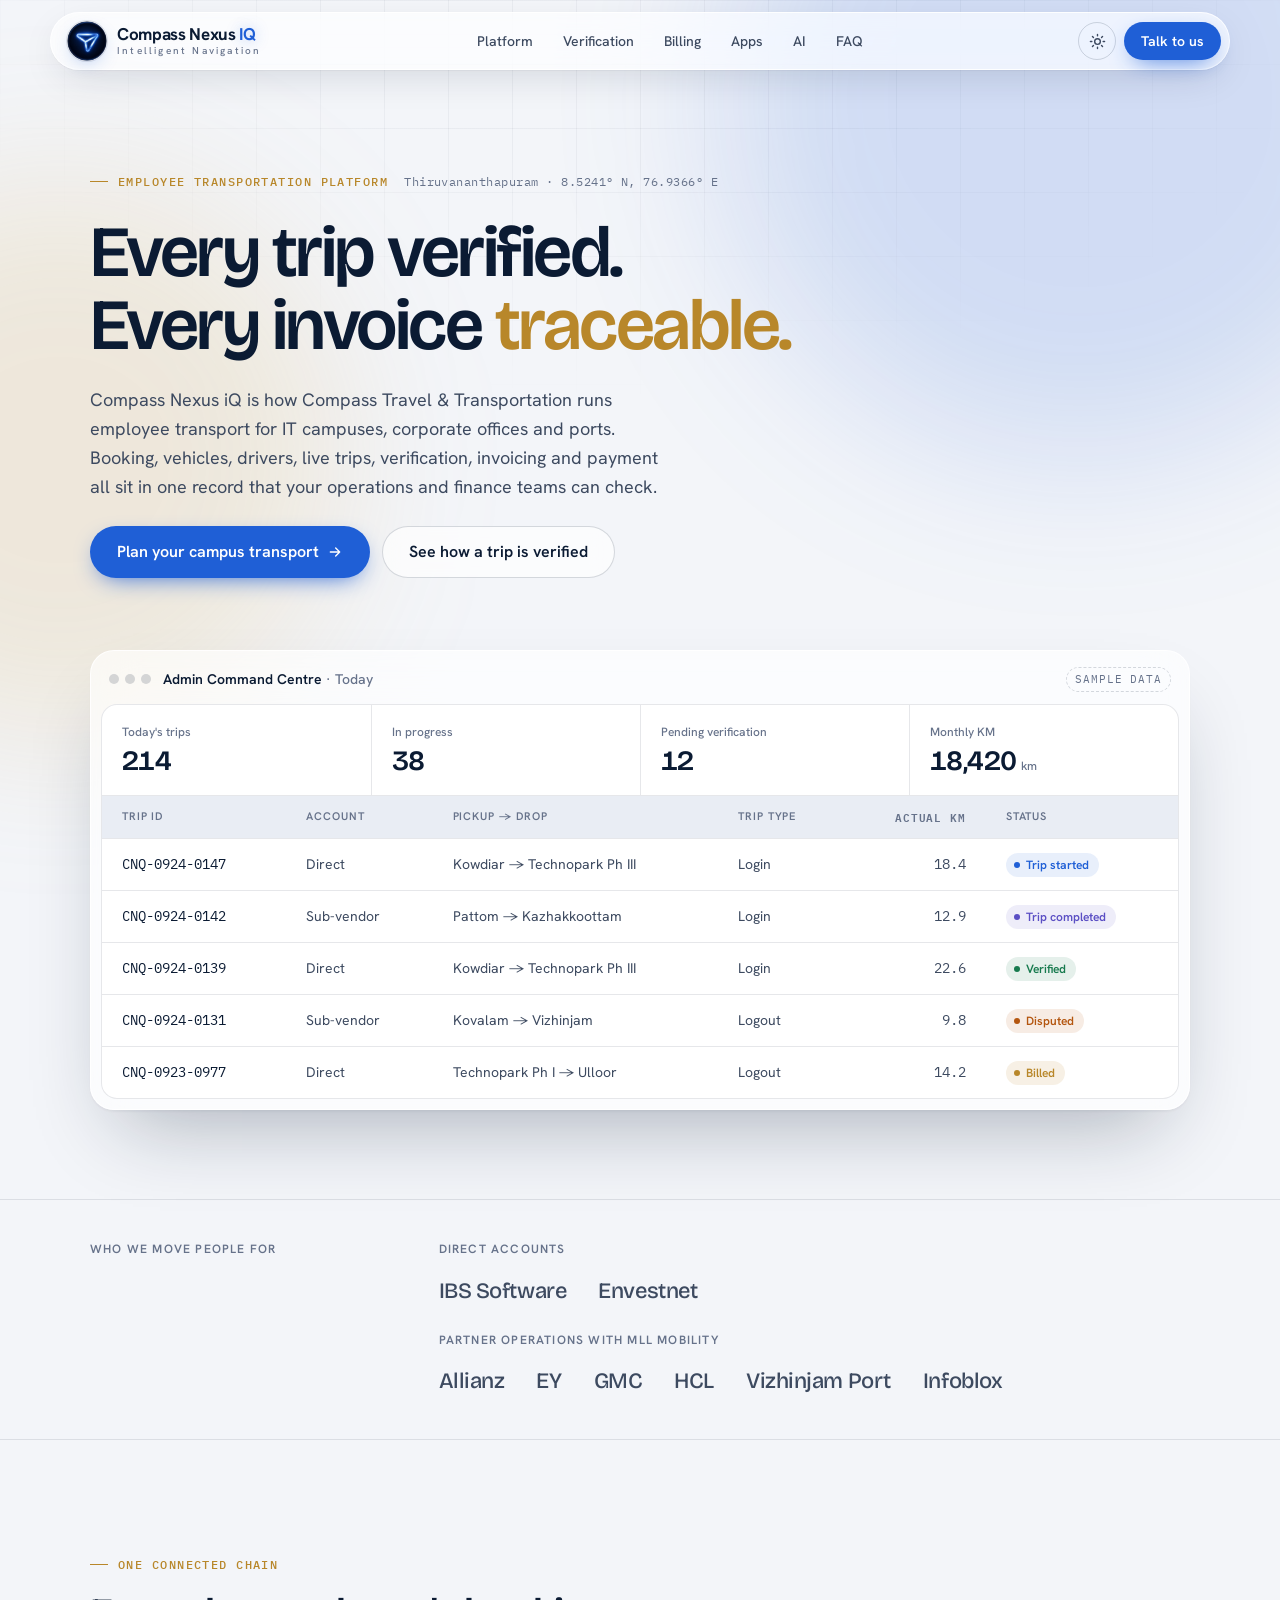
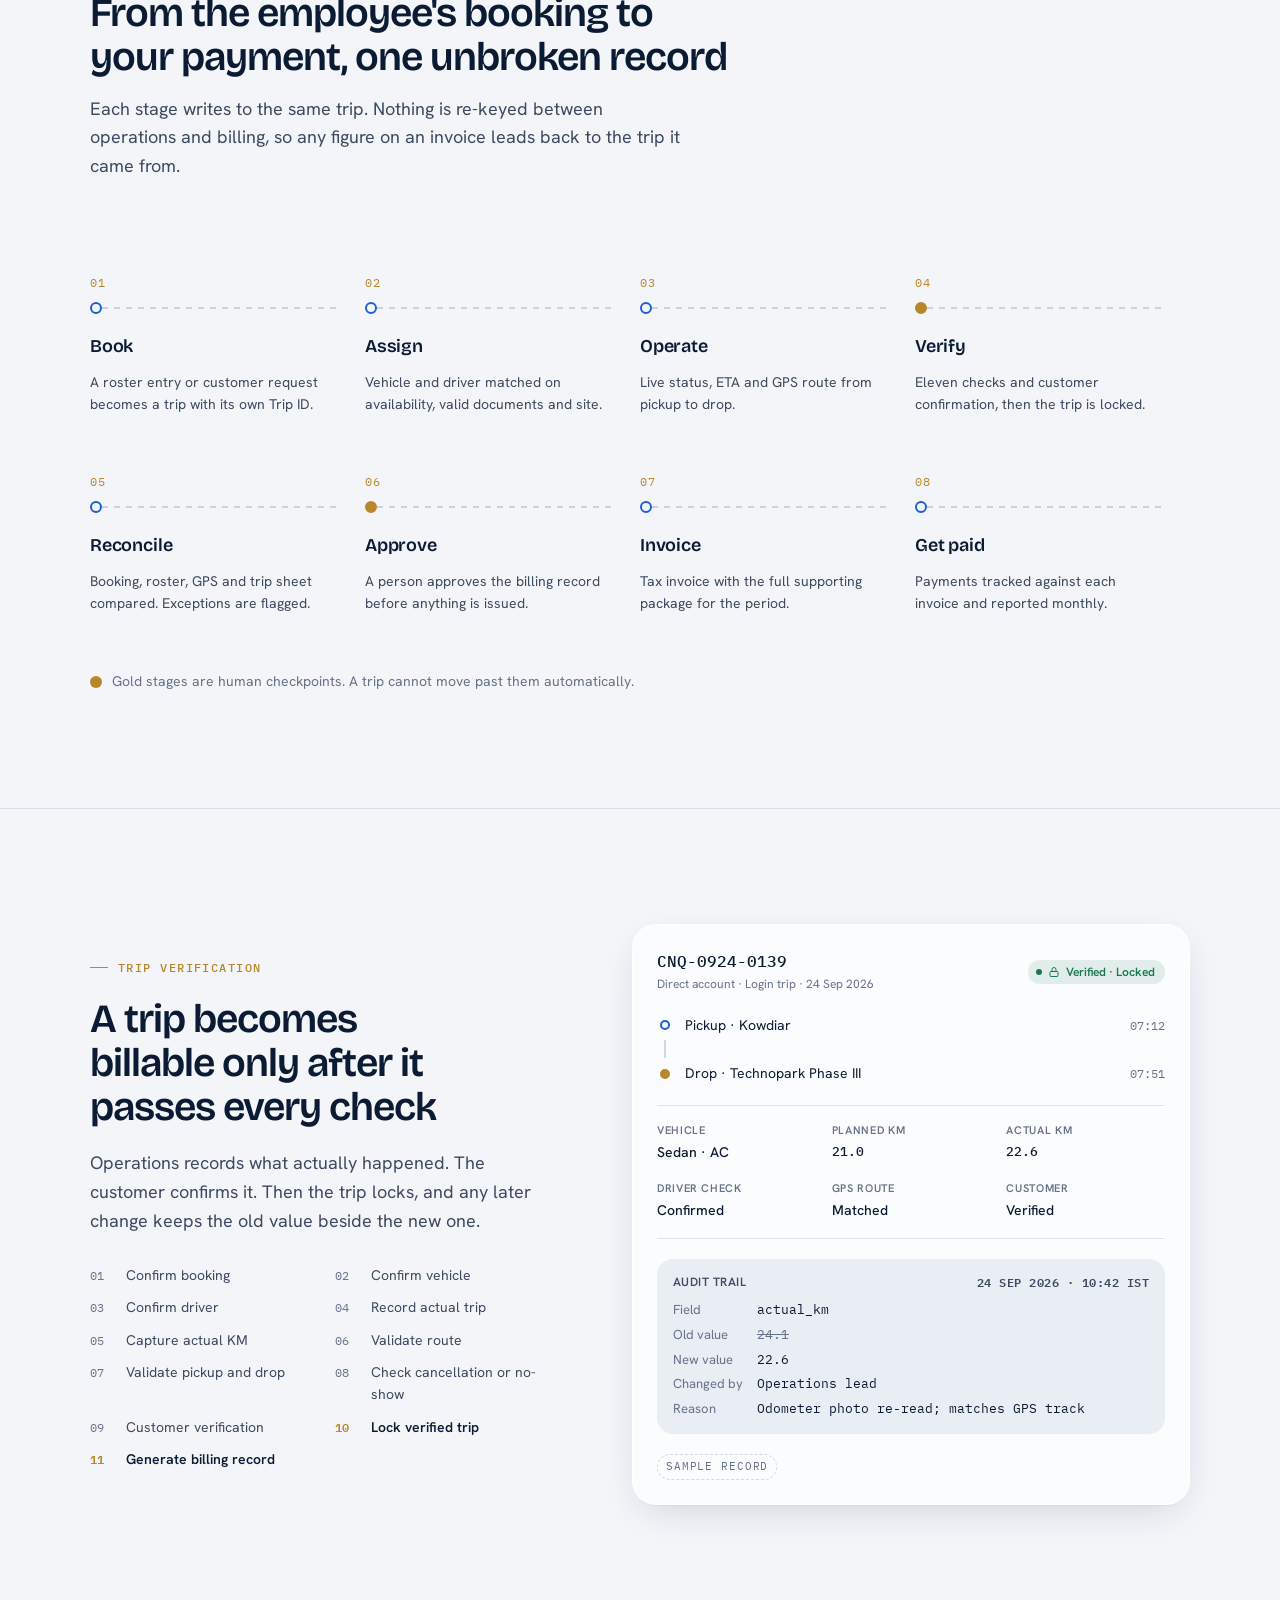
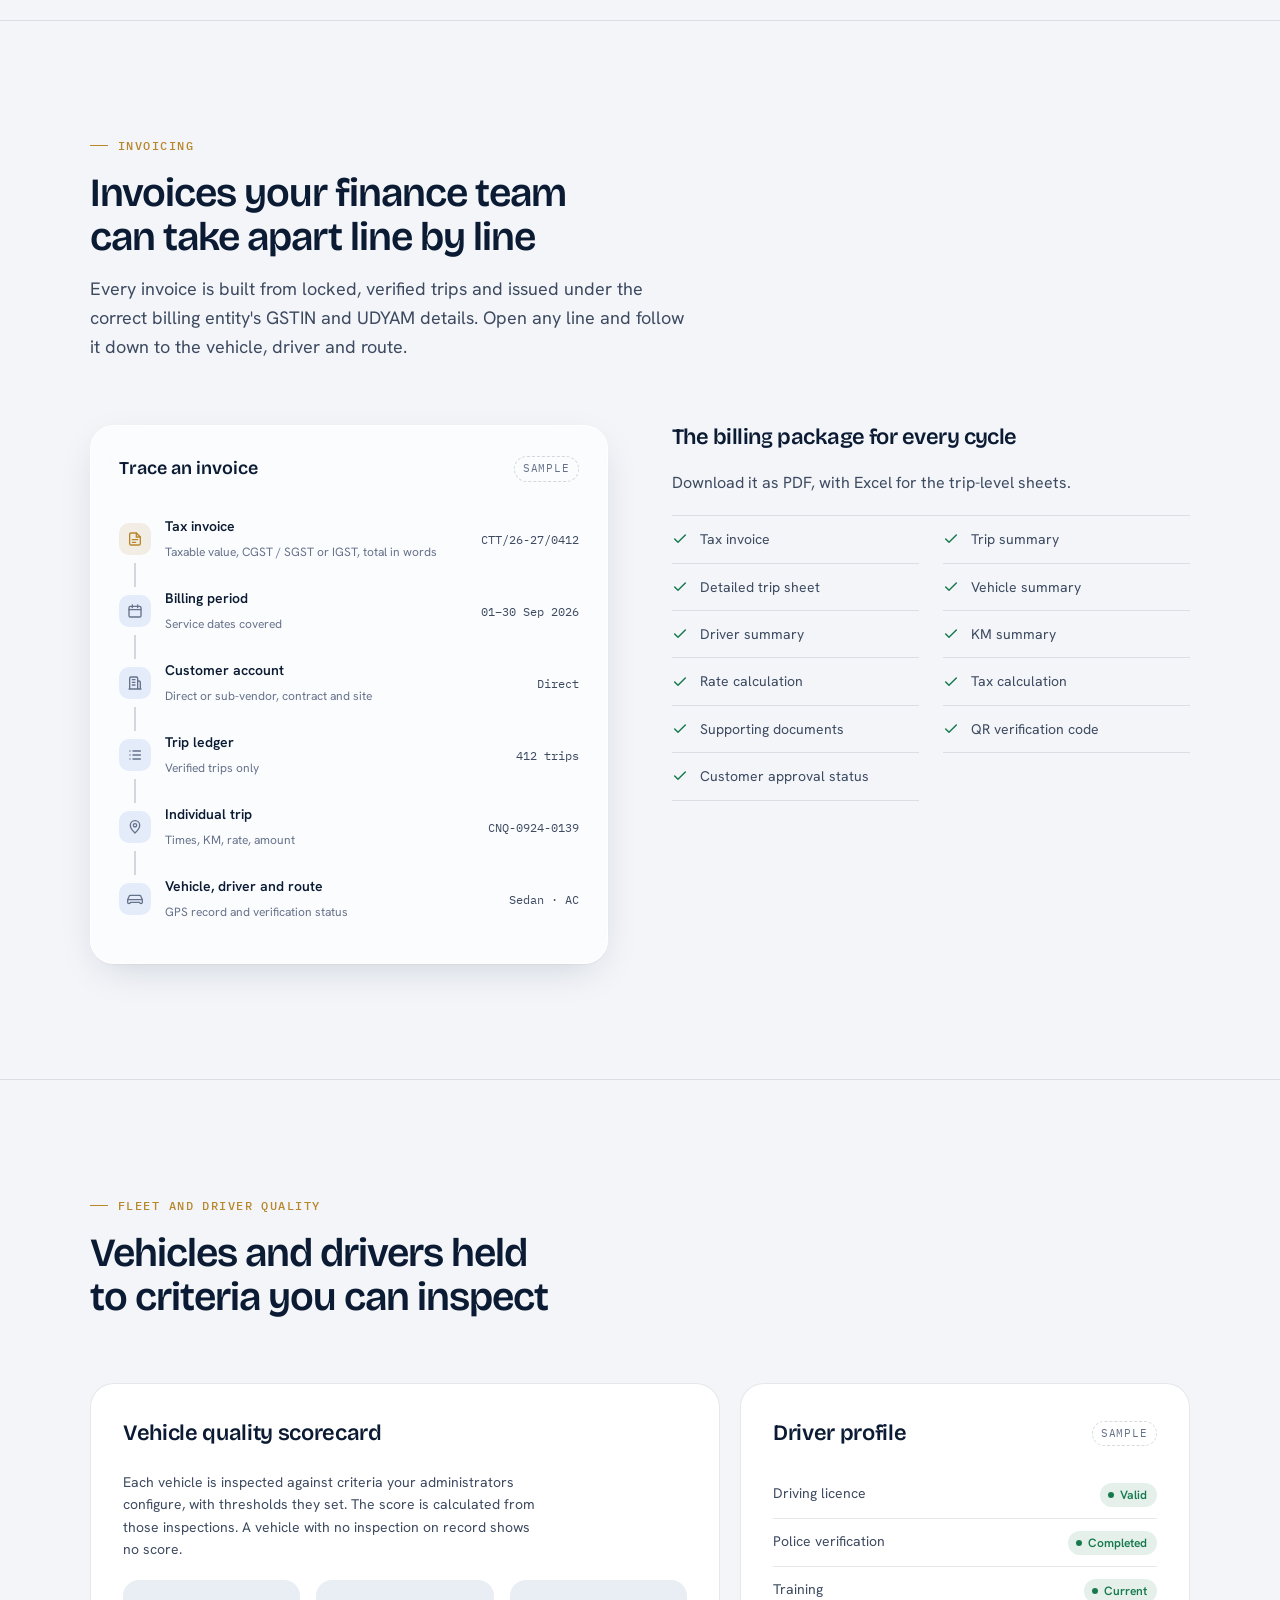
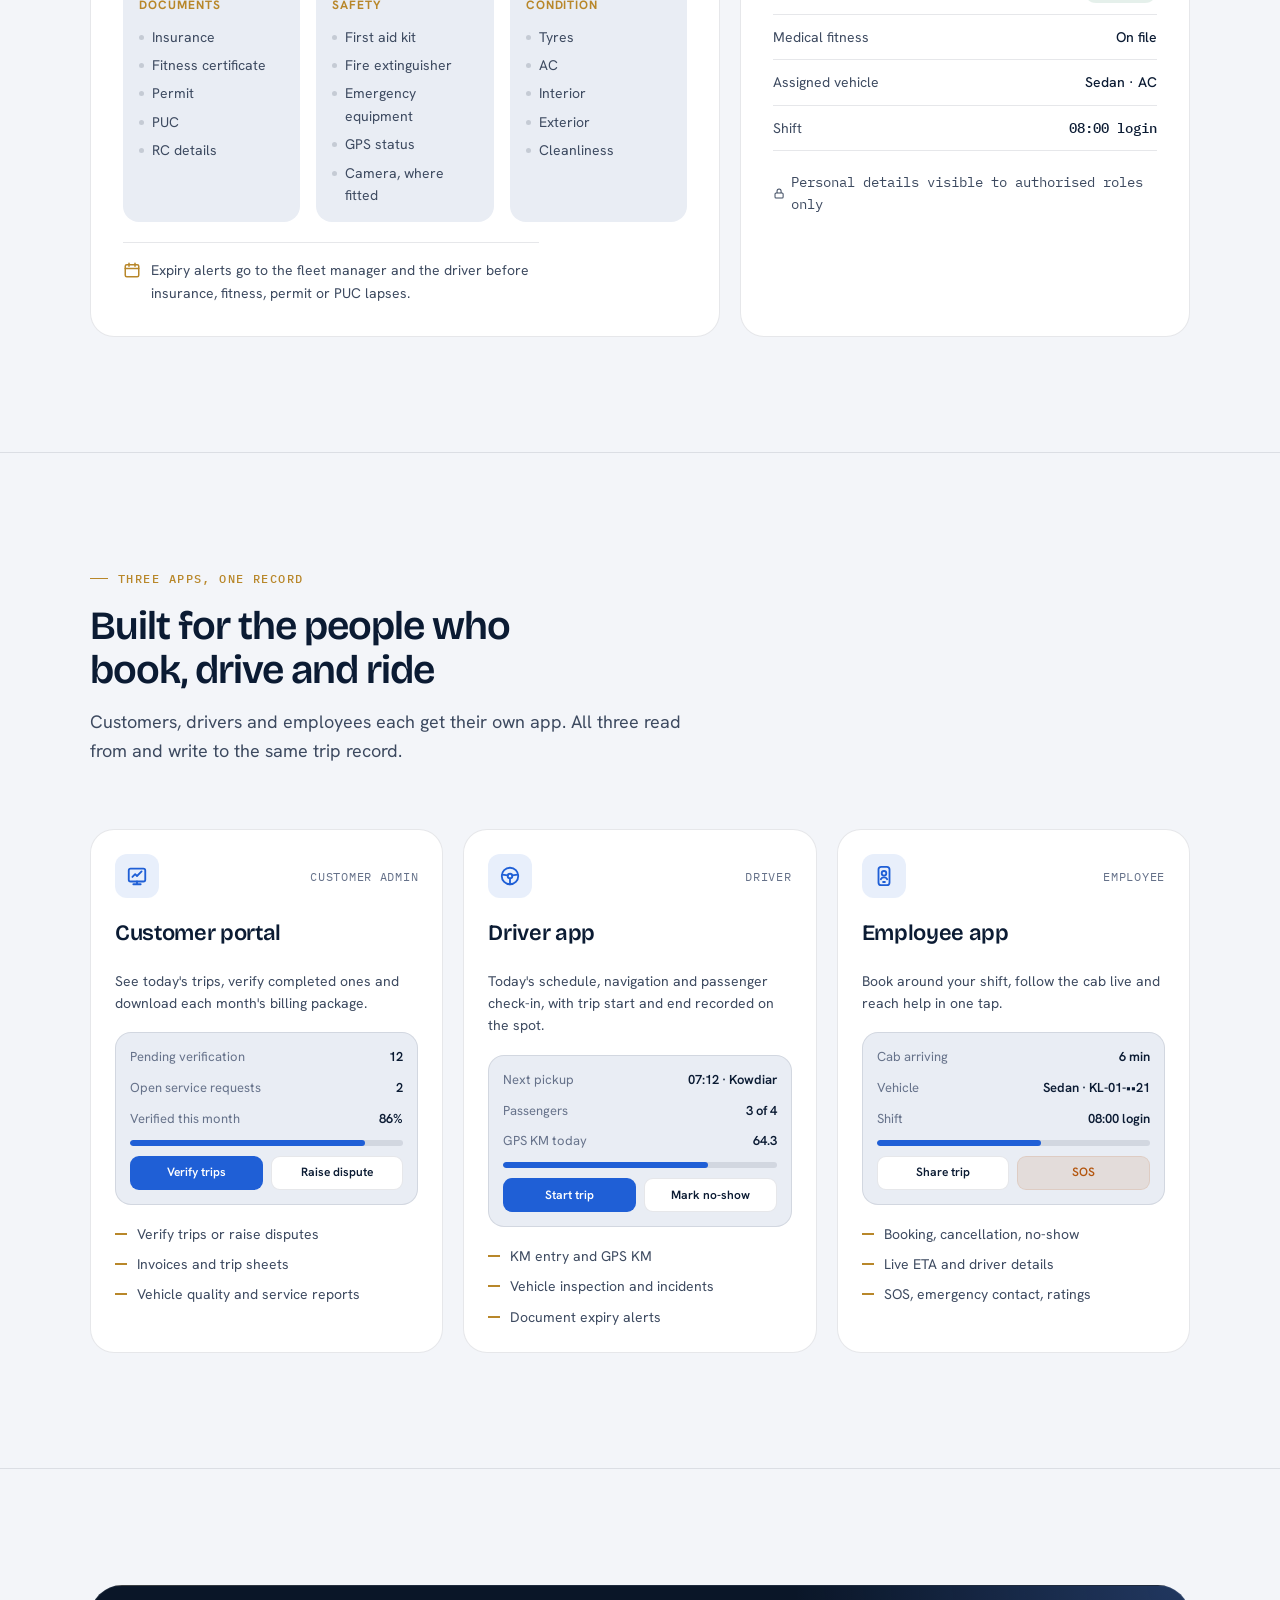
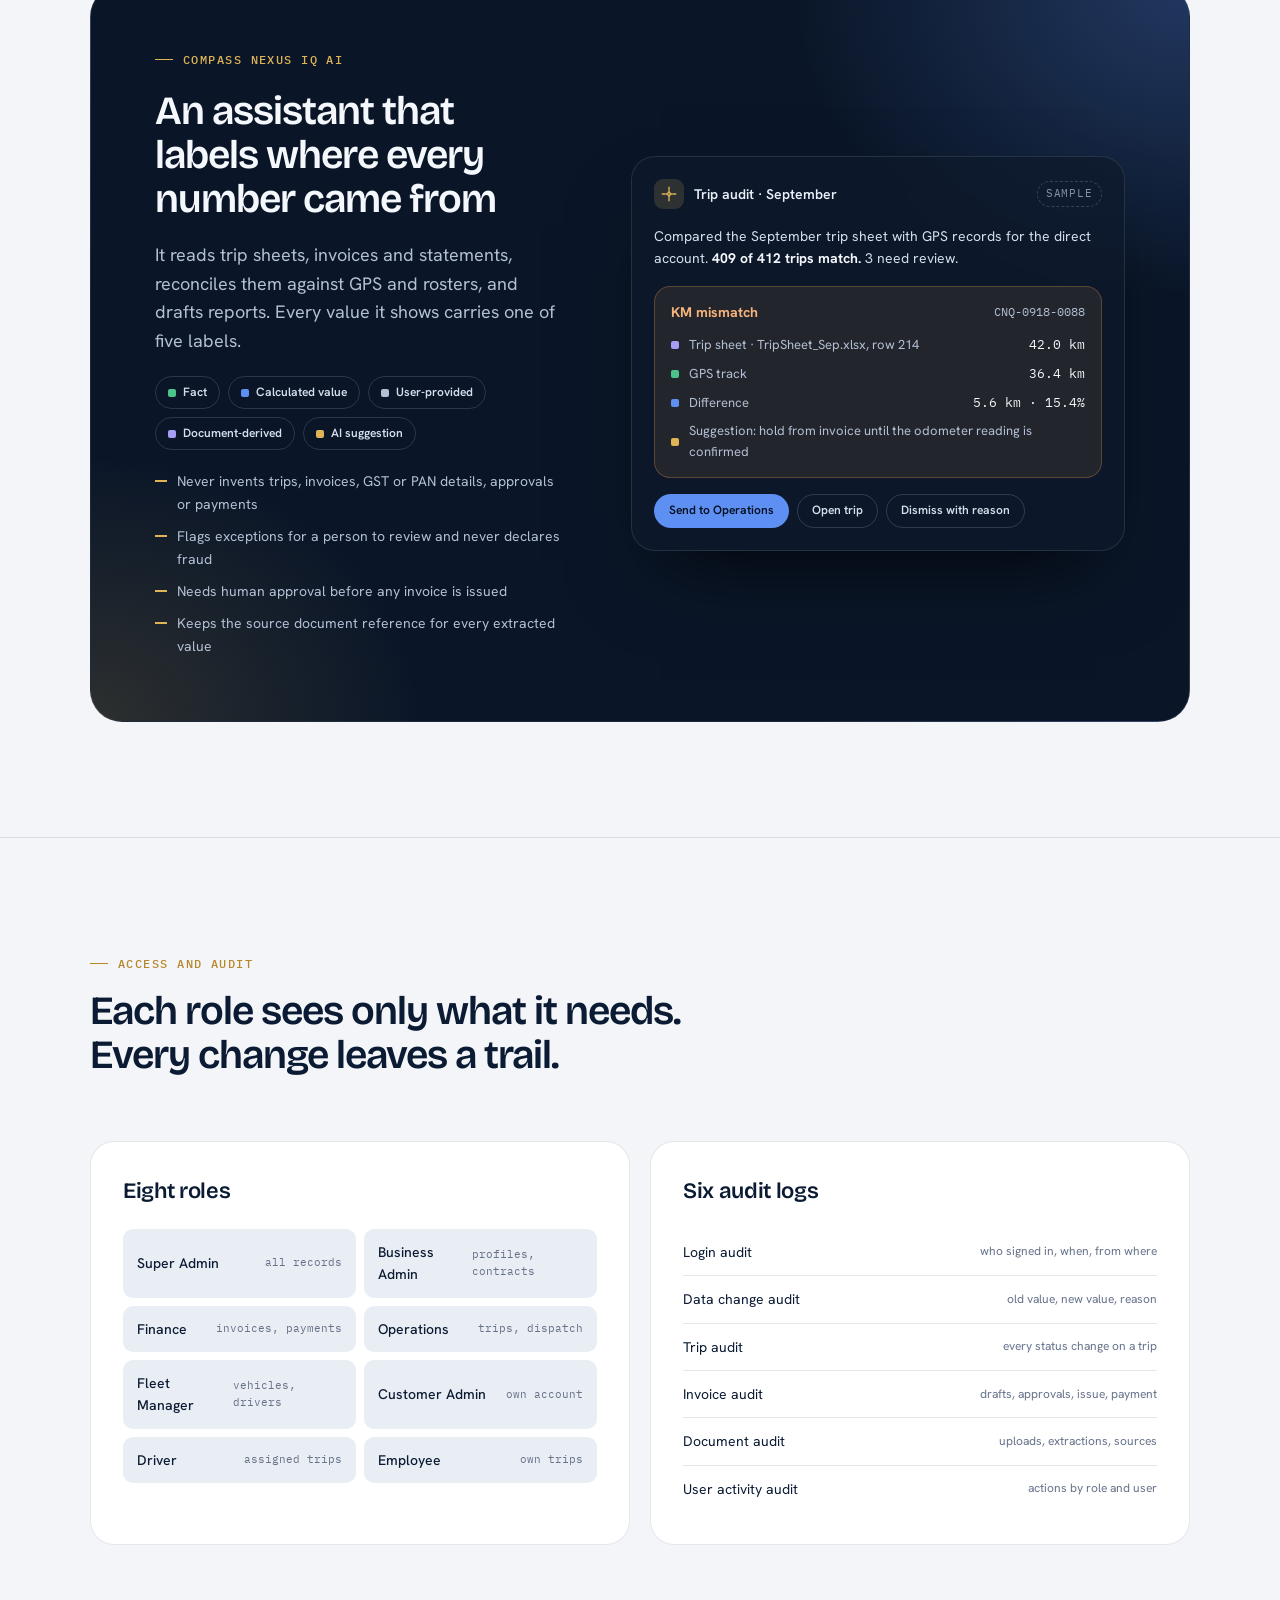
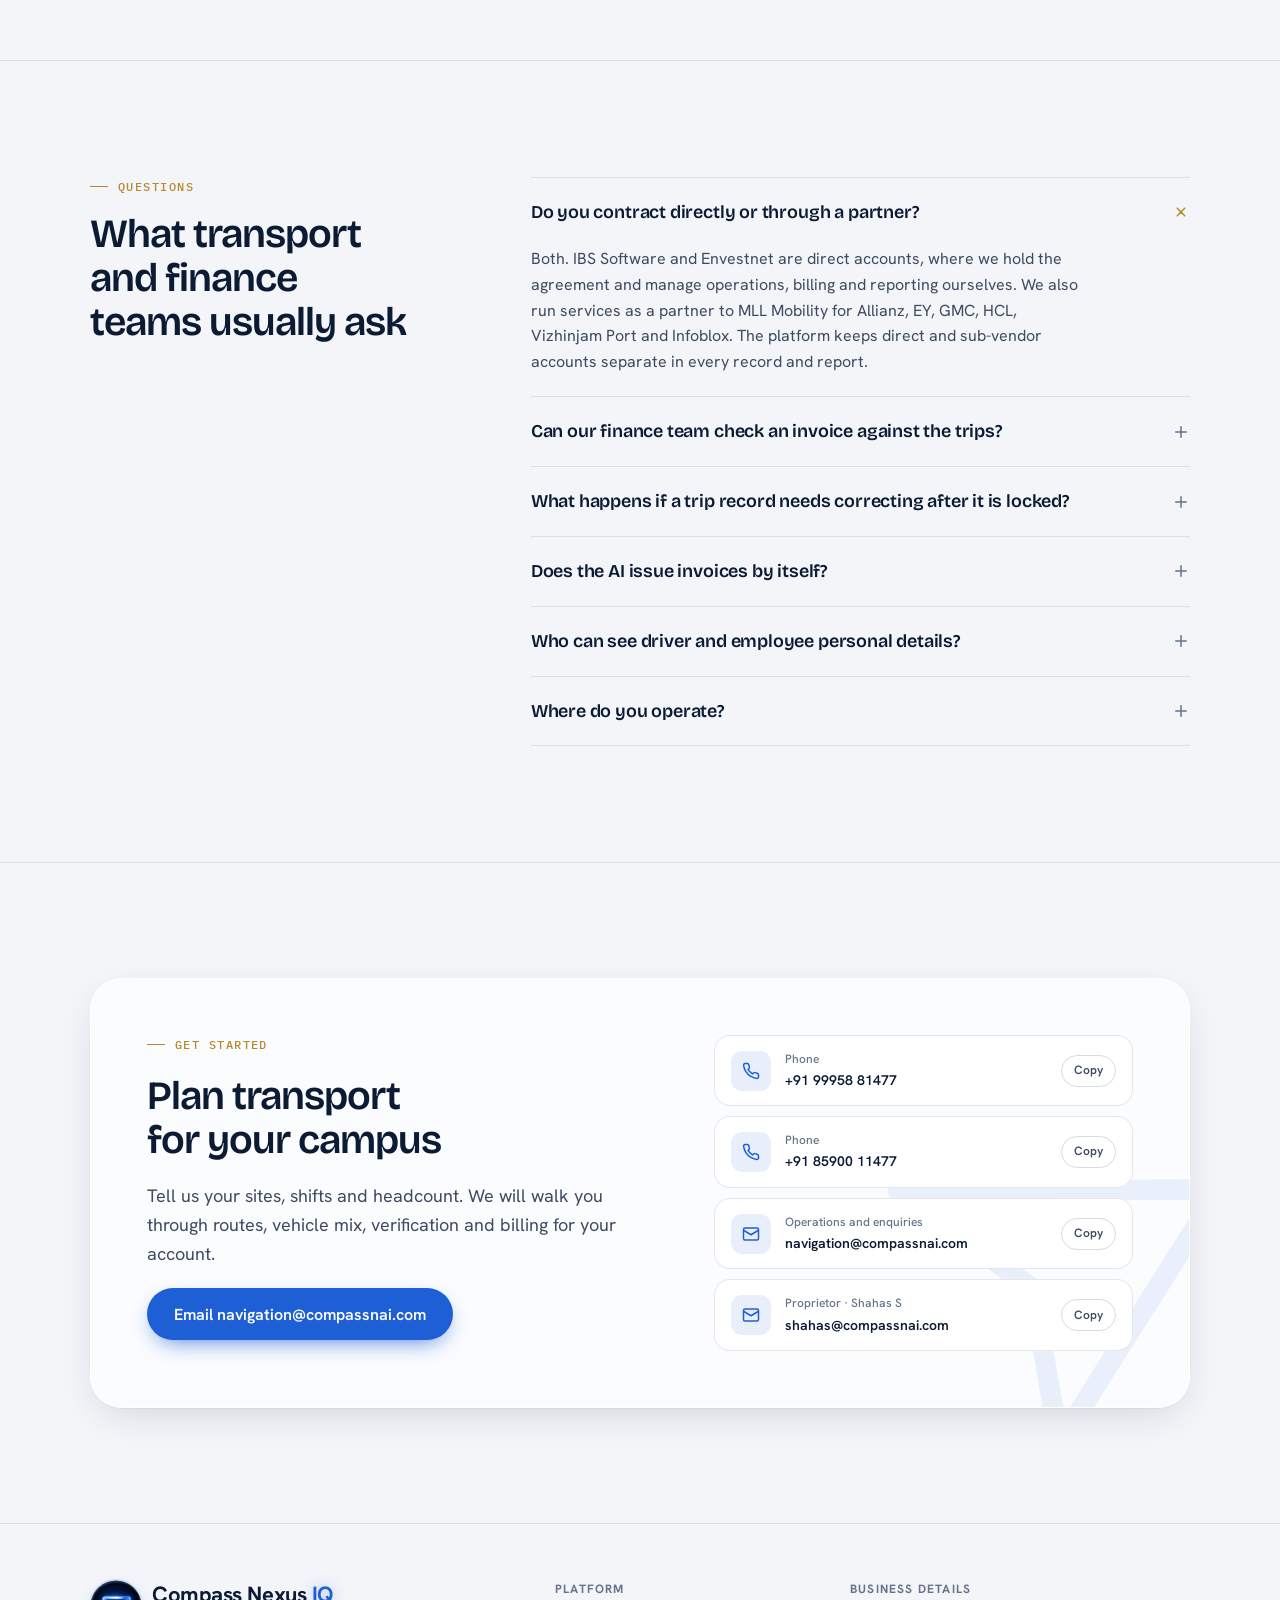
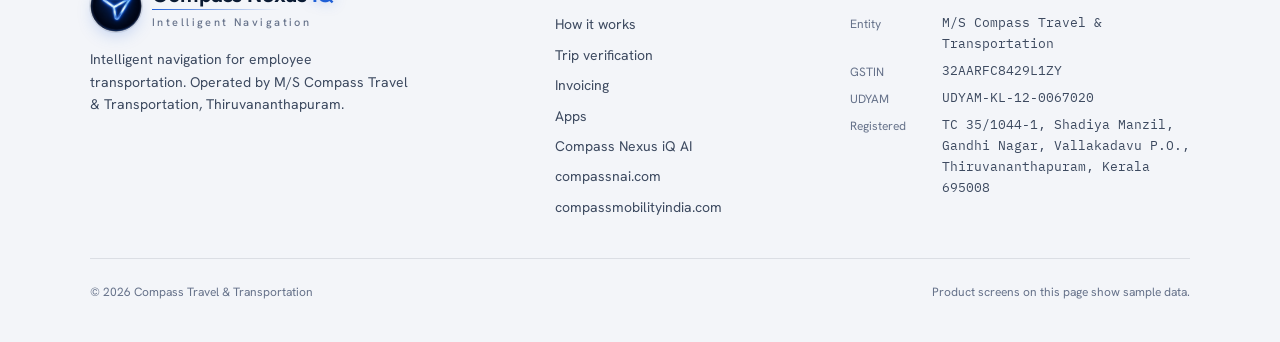
==== commit f7531615: "feat(compass-nexus-site): use the Compass Nexus IQ letterhead logo Replace the placeholder compass-n" ====
--- a/compass-nexus-site/index.html
+++ b/compass-nexus-site/index.html
@@ -6,6 +6,8 @@
 <title>Compass Nexus iQ</title>
 <meta name="description" content="Compass Nexus iQ runs corporate employee transportation end to end for Compass Travel &amp; Transportation, Thiruvananthapuram: booking, vehicles, drivers, live trips, trip verification, invoicing and payment tracking in one auditable record.">
 <meta name="theme-color" content="#0B1B33">
+<link rel="icon" type="image/png" href="assets/favicon-64.png">
+<link rel="apple-touch-icon" href="assets/compass-nexus-iq-mark.png">
 <link rel="preconnect" href="https://fonts.googleapis.com">
 <link rel="preconnect" href="https://fonts.gstatic.com" crossorigin>
 <link rel="stylesheet" href="https://fonts.googleapis.com/css2?family=Bricolage+Grotesque:opsz,wght@12..96,500;12..96,600&family=Hanken+Grotesk:wght@400;500;600;700&family=IBM+Plex+Mono:wght@400;500&display=swap">
@@ -60,18 +62,9 @@
     <symbol id="i-mail" viewBox="0 0 24 24"><rect x="2" y="4" width="20" height="16" rx="2" fill="none" stroke="currentColor" stroke-width="2"/><path d="m22 7-10 6L2 7" fill="none" stroke="currentColor" stroke-width="2" stroke-linejoin="round"/></symbol>
     <symbol id="i-globe" viewBox="0 0 24 24"><circle cx="12" cy="12" r="9.5" fill="none" stroke="currentColor" stroke-width="2"/><path d="M2.5 12h19M12 2.5a14.5 14.5 0 0 1 0 19M12 2.5a14.5 14.5 0 0 0 0 19" fill="none" stroke="currentColor" stroke-width="2"/></symbol>
     <symbol id="i-shield" viewBox="0 0 24 24"><path d="M12 22s8-3.5 8-10V5l-8-3-8 3v7c0 6.5 8 10 8 10z" fill="none" stroke="currentColor" stroke-width="2" stroke-linejoin="round"/><path d="m9 12 2 2 4-4" fill="none" stroke="currentColor" stroke-width="2" stroke-linecap="round" stroke-linejoin="round"/></symbol>
-    <!-- Compass mark: ring, cardinal ticks, needle (gold north, blue south) -->
-    <symbol id="compass" viewBox="0 0 64 64">
-      <circle cx="32" cy="32" r="29" fill="none" stroke="currentColor" stroke-opacity=".22" stroke-width="2"/>
-      <circle cx="32" cy="32" r="22" fill="none" stroke="currentColor" stroke-opacity=".12" stroke-width="1.5"/>
-      <path d="M32 3v6M32 55v6M3 32h6M55 32h6" stroke="currentColor" stroke-opacity=".45" stroke-width="2.4" stroke-linecap="round"/>
-      <g class="needle">
-        <path d="M32 9 38.5 32h-13z" style="fill:var(--gold-bright)"/>
-        <path d="M32 9 32 32h-6.5z" style="fill:var(--gold)"/>
-        <path d="M32 55 25.5 32h13z" style="fill:var(--blue)"/>
-        <path d="M32 55 32 32h6.5z" style="fill:var(--navy);fill-opacity:.85"/>
-        <circle cx="32" cy="32" r="3.4" style="fill:var(--surface)" stroke="currentColor" stroke-width="1.6"/>
-      </g>
+    <!-- Navigation arrow from the Compass Nexus IQ mark (outline, for watermarks) -->
+    <symbol id="nav-arrow" viewBox="110 150 260 215">
+      <path d="M130 172 350 170 240 344 222 238Z" fill="none" stroke="currentColor" stroke-width="14" stroke-linejoin="round"/>
     </symbol>
   </defs>
 </svg>
@@ -81,20 +74,12 @@
 <!-- ═════════════ NAV ═════════════ -->
 <header class="nav-shell">
   <nav class="nav glass" aria-label="Main">
-    <a class="brand" href="#top" aria-label="Compass Nexus iQ, back to top">
-      <svg class="brand-mark" viewBox="0 0 64 64" aria-hidden="true">
-      <circle cx="32" cy="32" r="29" fill="none" stroke="currentColor" stroke-opacity=".22" stroke-width="2"/>
-      <circle cx="32" cy="32" r="22" fill="none" stroke="currentColor" stroke-opacity=".12" stroke-width="1.5"/>
-      <path d="M32 3v6M32 55v6M3 32h6M55 32h6" stroke="currentColor" stroke-opacity=".45" stroke-width="2.4" stroke-linecap="round"/>
-      <g class="needle">
-        <path d="M32 9 38.5 32h-13z" style="fill:var(--gold-bright)"/>
-        <path d="M32 9 32 32h-6.5z" style="fill:var(--gold)"/>
-        <path d="M32 55 25.5 32h13z" style="fill:var(--blue)"/>
-        <path d="M32 55 32 32h6.5z" style="fill:var(--navy);fill-opacity:.85"/>
-        <circle cx="32" cy="32" r="3.4" style="fill:var(--surface)" stroke="currentColor" stroke-width="1.6"/>
-      </g>
-      </svg>
-      <span class="brand-name">Compass Nexus <b>iQ</b></span>
+    <a class="brand" href="#top" aria-label="Compass Nexus IQ, back to top">
+      <img class="brand-mark" src="assets/compass-nexus-iq-mark.png" width="40" height="40" alt="">
+      <span class="brand-text">
+        <span class="brand-name">Compass Nexus <b>IQ</b></span>
+        <span class="brand-tag">Intelligent Navigation</span>
+      </span>
     </a>
     <ul class="nav-links">
       <li><a href="#chain">Platform</a></li>
@@ -521,7 +506,7 @@
 <section class="band" id="contact" aria-labelledby="contact-h">
   <div class="wrap">
     <div class="contact glass">
-      <svg class="contact-rose" aria-hidden="true"><use href="#compass"/></svg>
+      <svg class="contact-rose" aria-hidden="true"><use href="#nav-arrow"/></svg>
       <div class="contact-copy">
         <span class="eyebrow">Get started</span>
         <h2 class="h2" id="contact-h">Plan transport for your campus</h2>
@@ -563,9 +548,12 @@
   <div class="wrap">
     <div class="footer-grid">
       <div style="display:grid;gap:16px;align-content:start">
-        <a class="brand" href="#top" aria-label="Compass Nexus iQ, back to top">
-          <svg class="brand-mark" aria-hidden="true"><use href="#compass"/></svg>
-          <span class="brand-name">Compass Nexus <b>iQ</b></span>
+        <a class="brand" href="#top" aria-label="Compass Nexus IQ, back to top">
+          <img class="brand-mark" src="assets/compass-nexus-iq-mark.png" width="40" height="40" alt="">
+          <span class="brand-text brand-text-lg">
+            <span class="brand-name">Compass Nexus <b>IQ</b></span>
+            <span class="brand-tag">Intelligent Navigation</span>
+          </span>
         </a>
         <p style="max-width:40ch">Intelligent navigation for employee transportation. Operated by M/S Compass Travel &amp; Transportation, Thiruvananthapuram.</p>
       </div>
--- a/compass-nexus-site/style.css
+++ b/compass-nexus-site/style.css
@@ -23,6 +23,8 @@
   --gold-bright: #D4A443;
   --gold-soft:   rgba(184, 135, 42, 0.12);
   --navy:        #0B1B33;
+  --iq:          #1F5FD6;
+  --iq-glow:     rgba(31, 95, 214, 0.35);
   --ok:          #177A4E;
   --ok-soft:     rgba(23, 122, 78, 0.11);
   --warn:        #B4560F;
@@ -81,6 +83,10 @@
     --gold-bright: #EBC56E;
     --gold-soft:   rgba(224, 180, 86, 0.13);
     --navy:        #EAF0FA;
+  --iq:          #8EC2FF;
+  --iq-glow:     rgba(94, 160, 255, 0.55);
+    --iq:          #8EC2FF;
+    --iq-glow:     rgba(94, 160, 255, 0.55);
     --ok:          #4CC38A;
     --ok-soft:     rgba(76, 195, 138, 0.13);
     --warn:        #F09A4E;
@@ -224,10 +230,21 @@
   display: flex; align-items: center; gap: 12px;
   padding: 8px 8px 8px 16px; border-radius: var(--r-pill);
 }
+/* Logo lockup — mark and wordmark follow the Compass Nexus IQ letterhead */
 .brand { display: flex; align-items: center; gap: 10px; flex-shrink: 0; }
-.brand-mark { width: 32px; height: 32px; }
-.brand-name { font-family: var(--f-display); font-size: 1.0625rem; font-weight: 600; letter-spacing: -0.02em; line-height: 1; }
-.brand-name b { font-weight: 600; color: var(--gold); }
+.brand-mark {
+  width: 40px; height: 40px; border-radius: 50%; flex-shrink: 0;
+  box-shadow: 0 0 0 1px var(--line), 0 6px 18px -6px var(--iq-glow);
+  transition: box-shadow var(--fast) var(--ease);
+}
+.brand:hover .brand-mark { box-shadow: 0 0 0 1px var(--line-2), 0 6px 26px -4px var(--iq-glow); }
+.brand-text { display: grid; gap: 3px; }
+.brand-name { font-family: var(--f-body); font-size: 1.0625rem; font-weight: 700; letter-spacing: -0.02em; line-height: 1; white-space: nowrap; }
+.brand-name b { font-weight: 700; color: var(--iq); text-shadow: 0 0 14px var(--iq-glow); }
+.brand-tag { font-size: 0.625rem; font-weight: 500; letter-spacing: 0.22em; color: var(--ink-3); line-height: 1; white-space: nowrap; }
+.brand-text-lg .brand-name { font-size: 1.375rem; }
+.brand-text-lg .brand-tag { font-size: 0.6875rem; padding-top: 7px; border-top: 1px solid transparent; border-image: linear-gradient(90deg, var(--blue), transparent 70%) 1; }
+.footer .brand-mark { width: 52px; height: 52px; }
 .nav-links { display: flex; gap: 2px; margin-inline: auto; }
 .nav-links a {
   padding: 8px 14px; border-radius: var(--r-pill); font-size: var(--t-sm); font-weight: 500; color: var(--ink-2);
@@ -510,7 +527,7 @@
 /* ── Contact CTA ───────────────────────────────────────────── */
 .contact { border-radius: calc(var(--r-lg) + 8px); padding: clamp(28px, 5vw, 56px); display: grid; grid-template-columns: minmax(0, 6fr) minmax(0, 5fr); gap: clamp(32px, 5vw, 64px); align-items: start; position: relative; overflow: hidden; }
 .contact-copy { display: grid; gap: 20px; }
-.contact-rose { position: absolute; right: -120px; bottom: -120px; width: 360px; height: 360px; color: var(--gold); opacity: 0.06; pointer-events: none; }
+.contact-rose { position: absolute; right: -60px; bottom: -70px; width: 380px; height: 320px; color: var(--blue); opacity: 0.08; pointer-events: none; }
 .channels { display: grid; gap: 10px; position: relative; }
 .channel { display: grid; grid-template-columns: 40px 1fr auto; gap: 14px; align-items: center; padding: 14px 16px; border-radius: var(--r-md); background: var(--surface); border: 1px solid var(--line); }
 .channel .ci { width: 40px; height: 40px; border-radius: 11px; display: grid; place-items: center; background: var(--blue-soft); color: var(--blue); }
@@ -534,18 +551,6 @@
 .entity dd { font-family: var(--f-mono); font-size: 0.8125rem; overflow-wrap: anywhere; }
 .footer-base { margin-top: 40px; padding-top: 24px; border-top: 1px solid var(--line); display: flex; flex-wrap: wrap; justify-content: space-between; gap: 12px; font-size: var(--t-xs); color: var(--ink-3); }
 
-/* ── Compass needle (one orchestrated moment) ──────────────── */
-.needle { transform-origin: 32px 32px; transform-box: view-box; }
-.brand-mark .needle { animation: settle 1.6s var(--ease) 0.2s both; }
-@keyframes settle {
-  0%   { transform: rotate(-38deg); }
-  45%  { transform: rotate(14deg); }
-  70%  { transform: rotate(-5deg); }
-  100% { transform: rotate(0deg); }
-}
-.brand:hover .needle { animation: wobble 0.9s var(--ease); }
-@keyframes wobble { 0% { transform: rotate(0); } 30% { transform: rotate(12deg); } 60% { transform: rotate(-6deg); } 100% { transform: rotate(0); } }
-
 /* ── Responsive ────────────────────────────────────────────── */
 @media (min-width: 900px) {
   .accounts-grid { grid-template-columns: minmax(0, 2fr) minmax(0, 5fr); gap: 48px; }
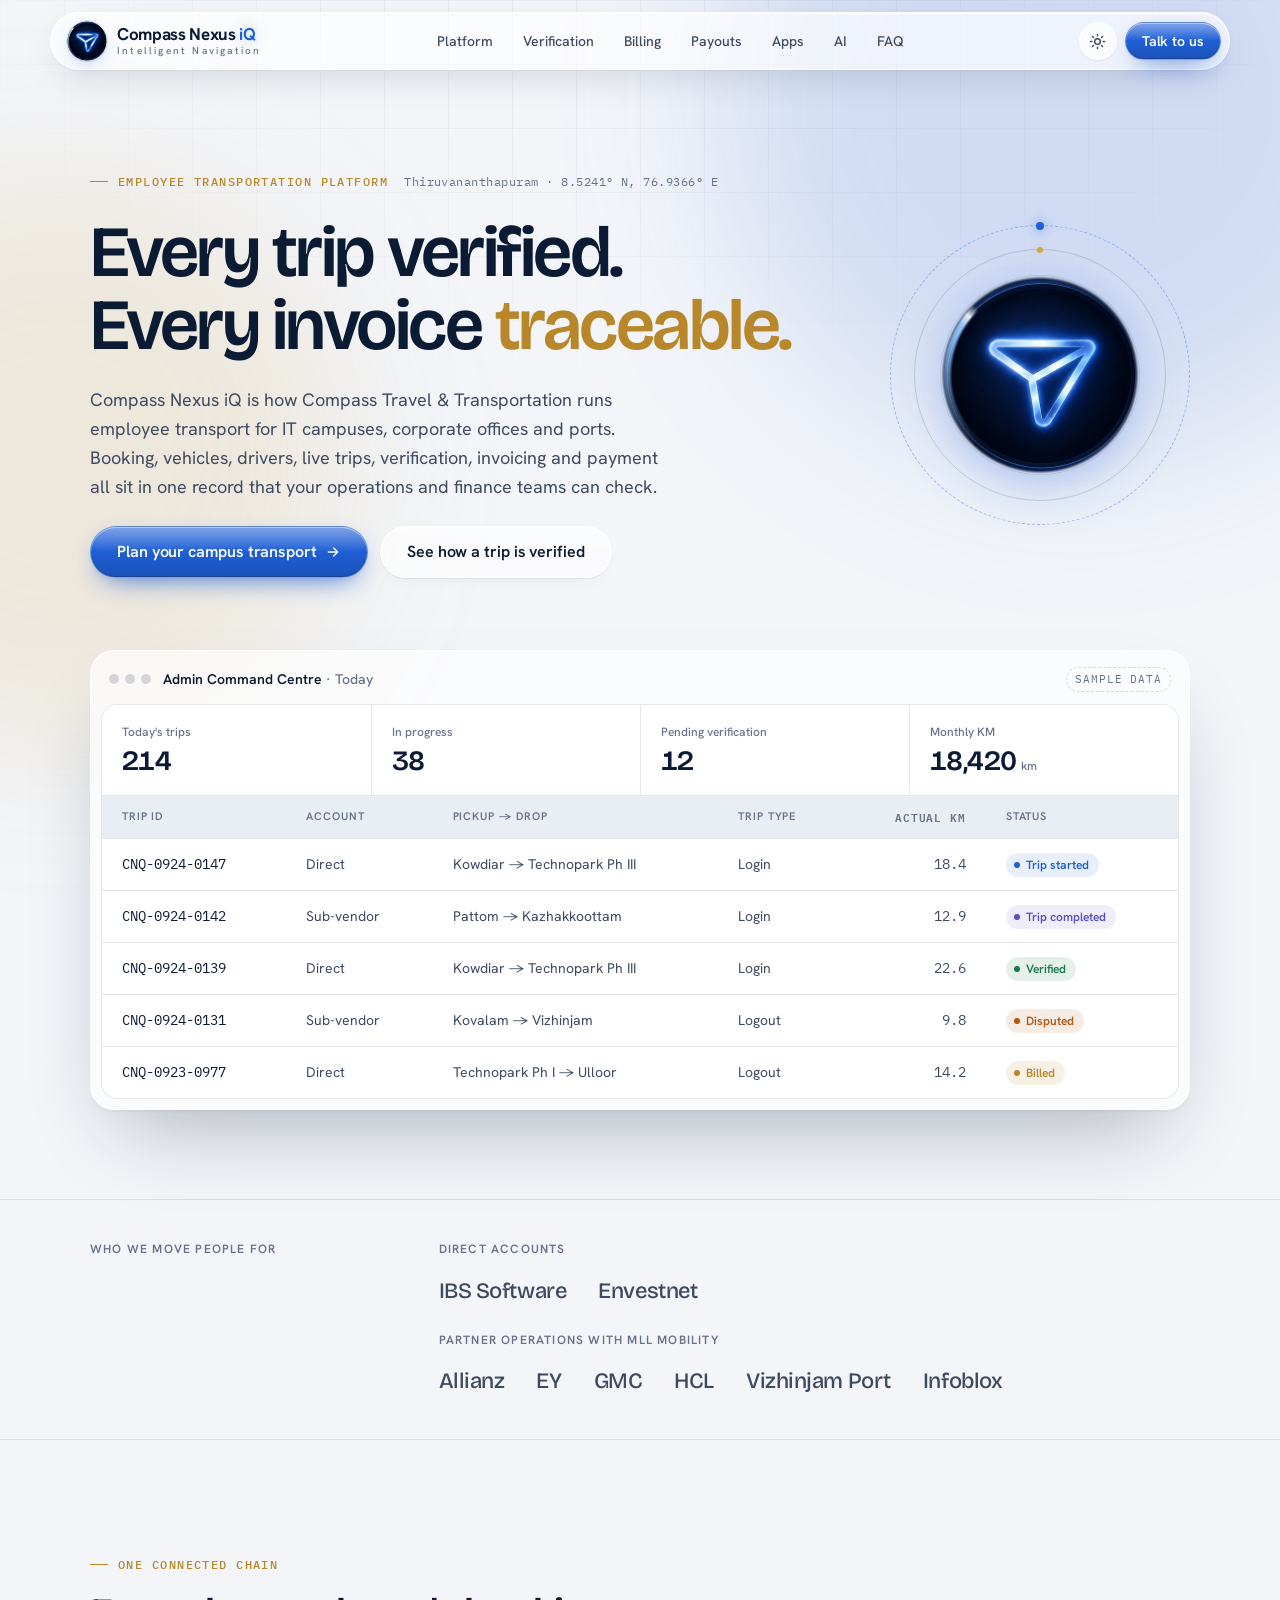
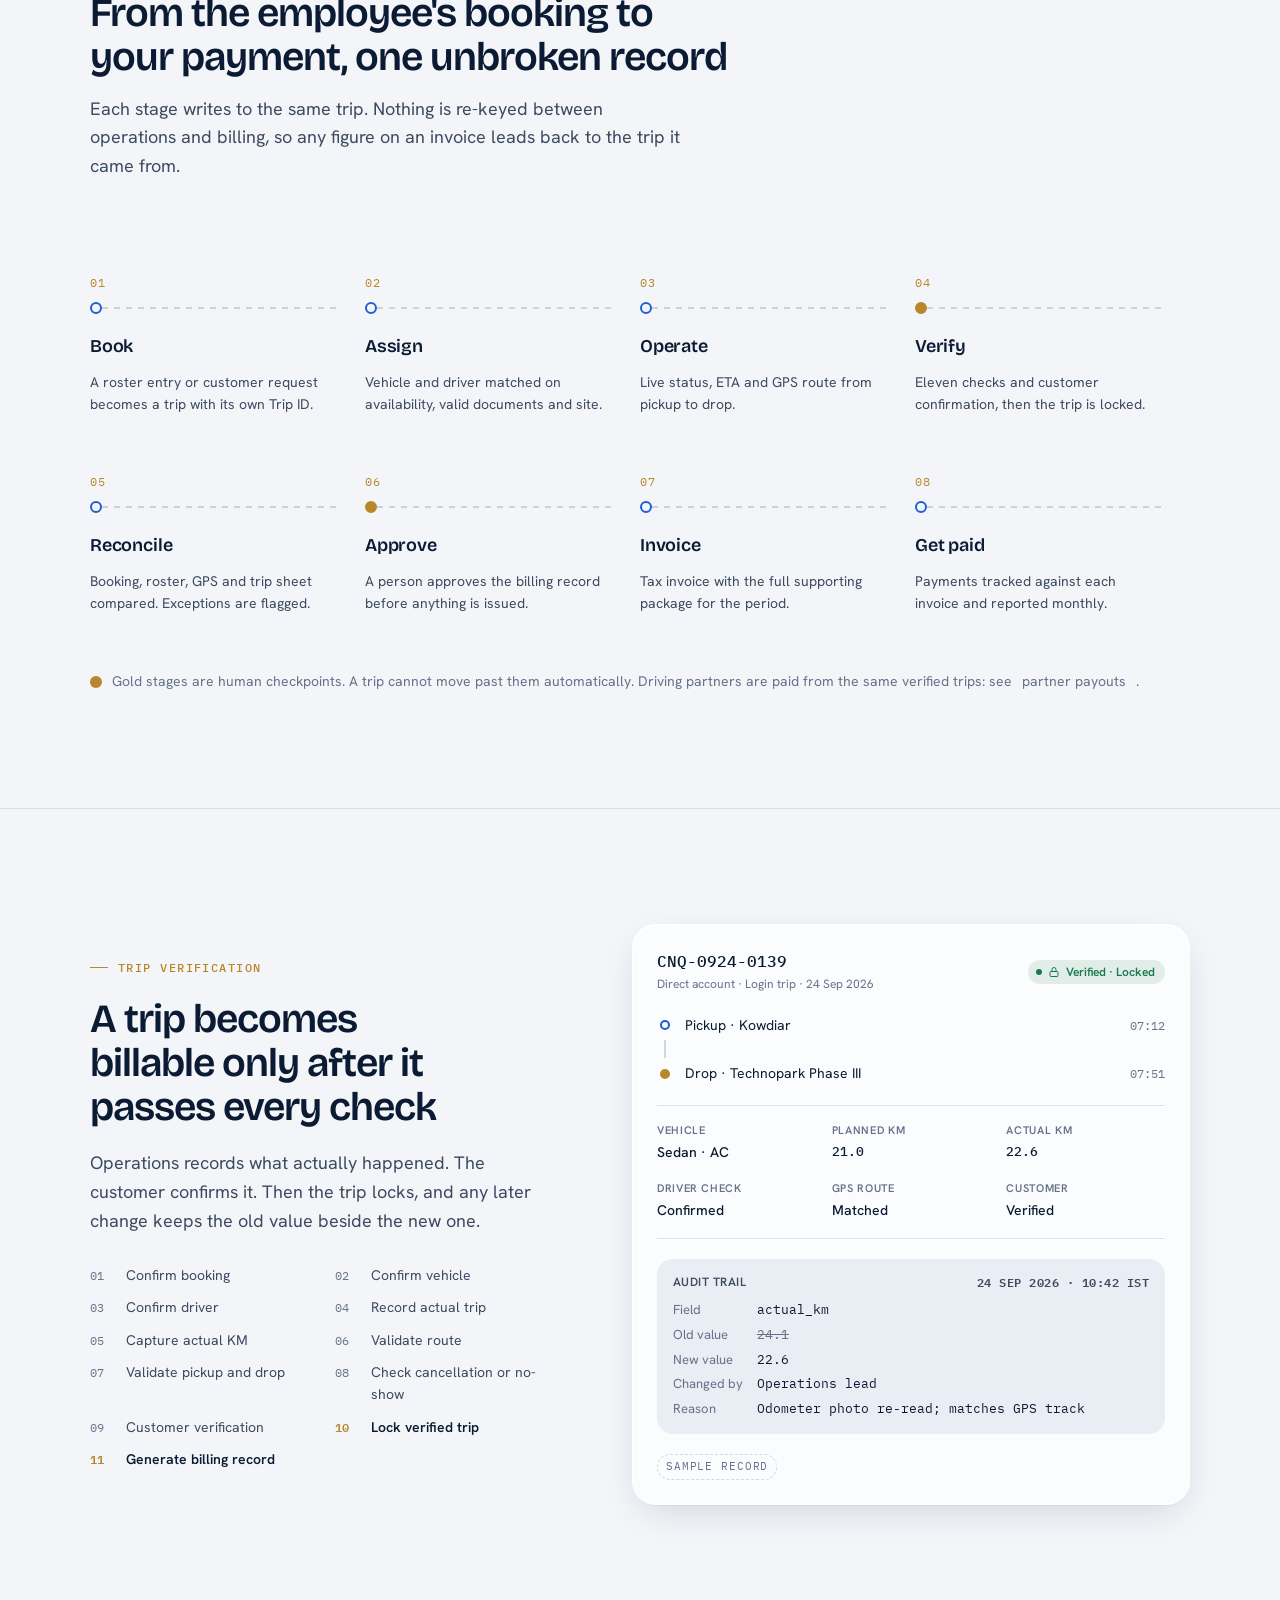
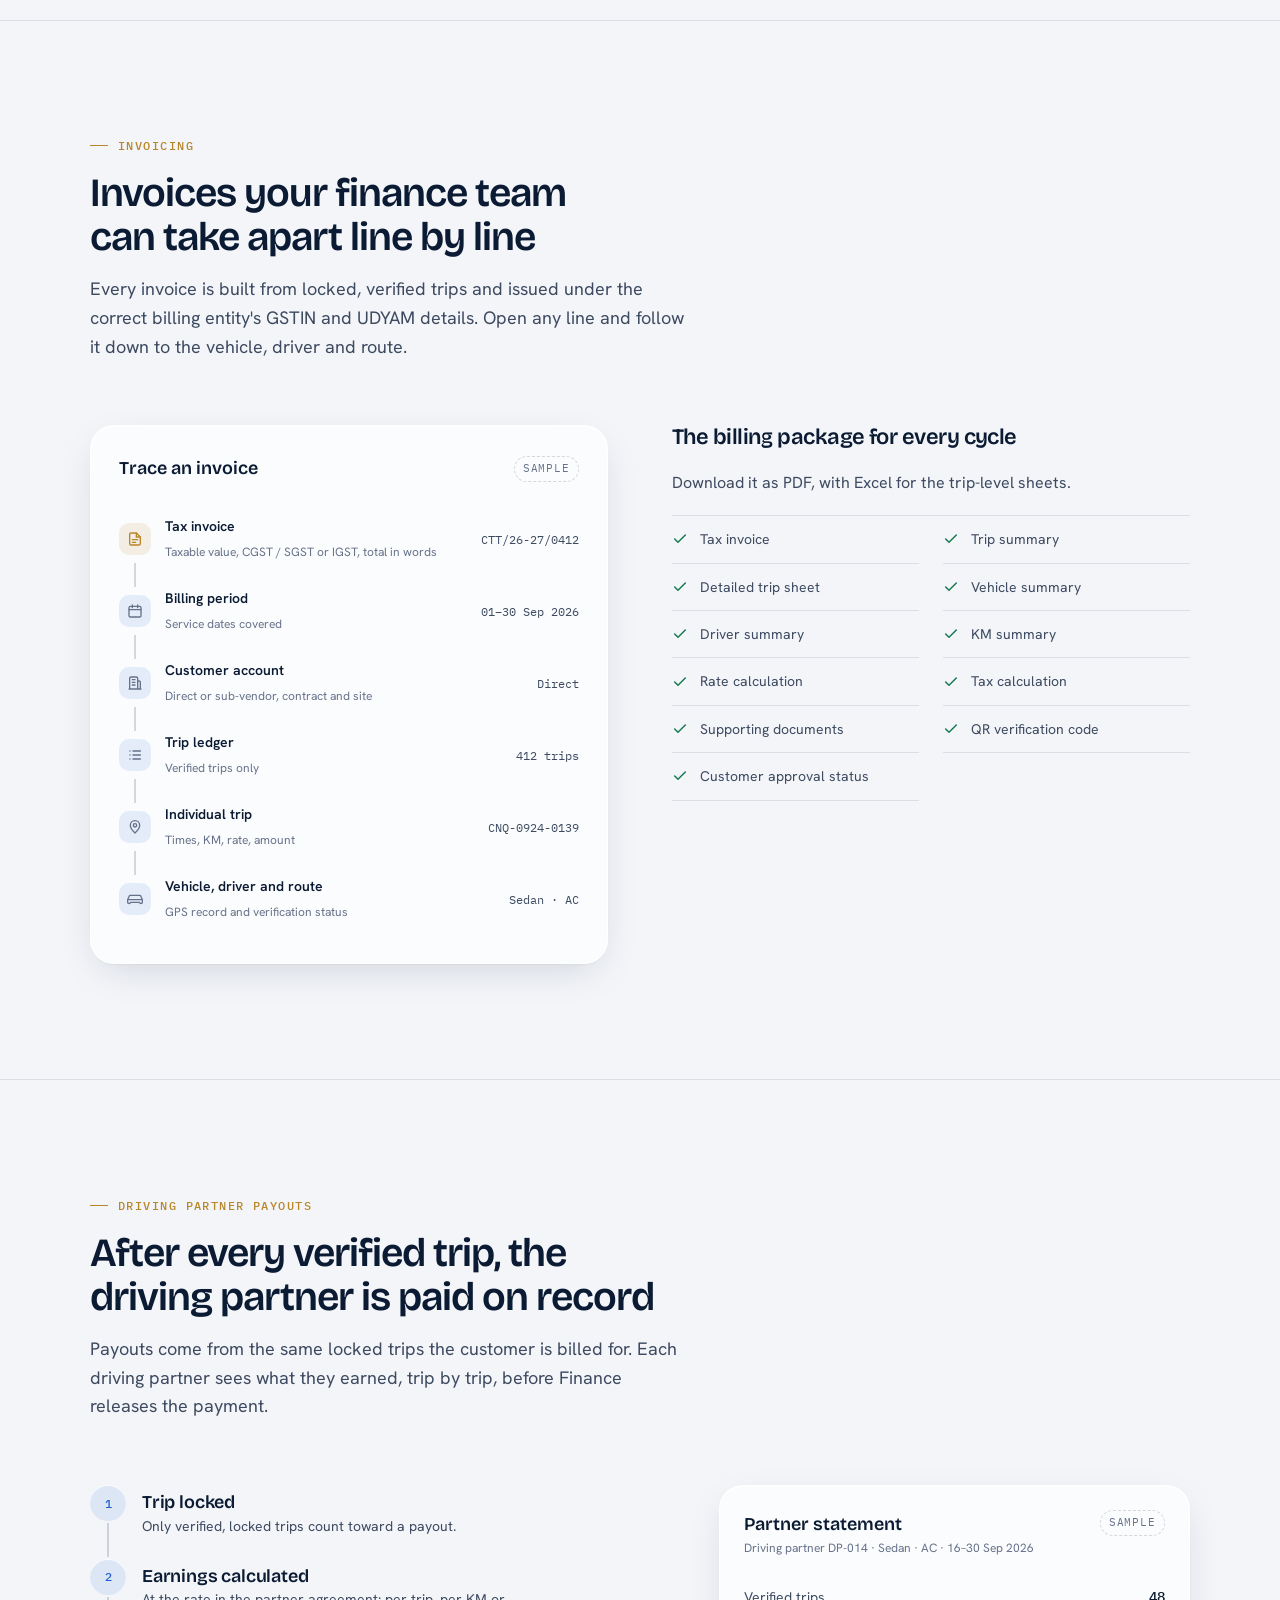
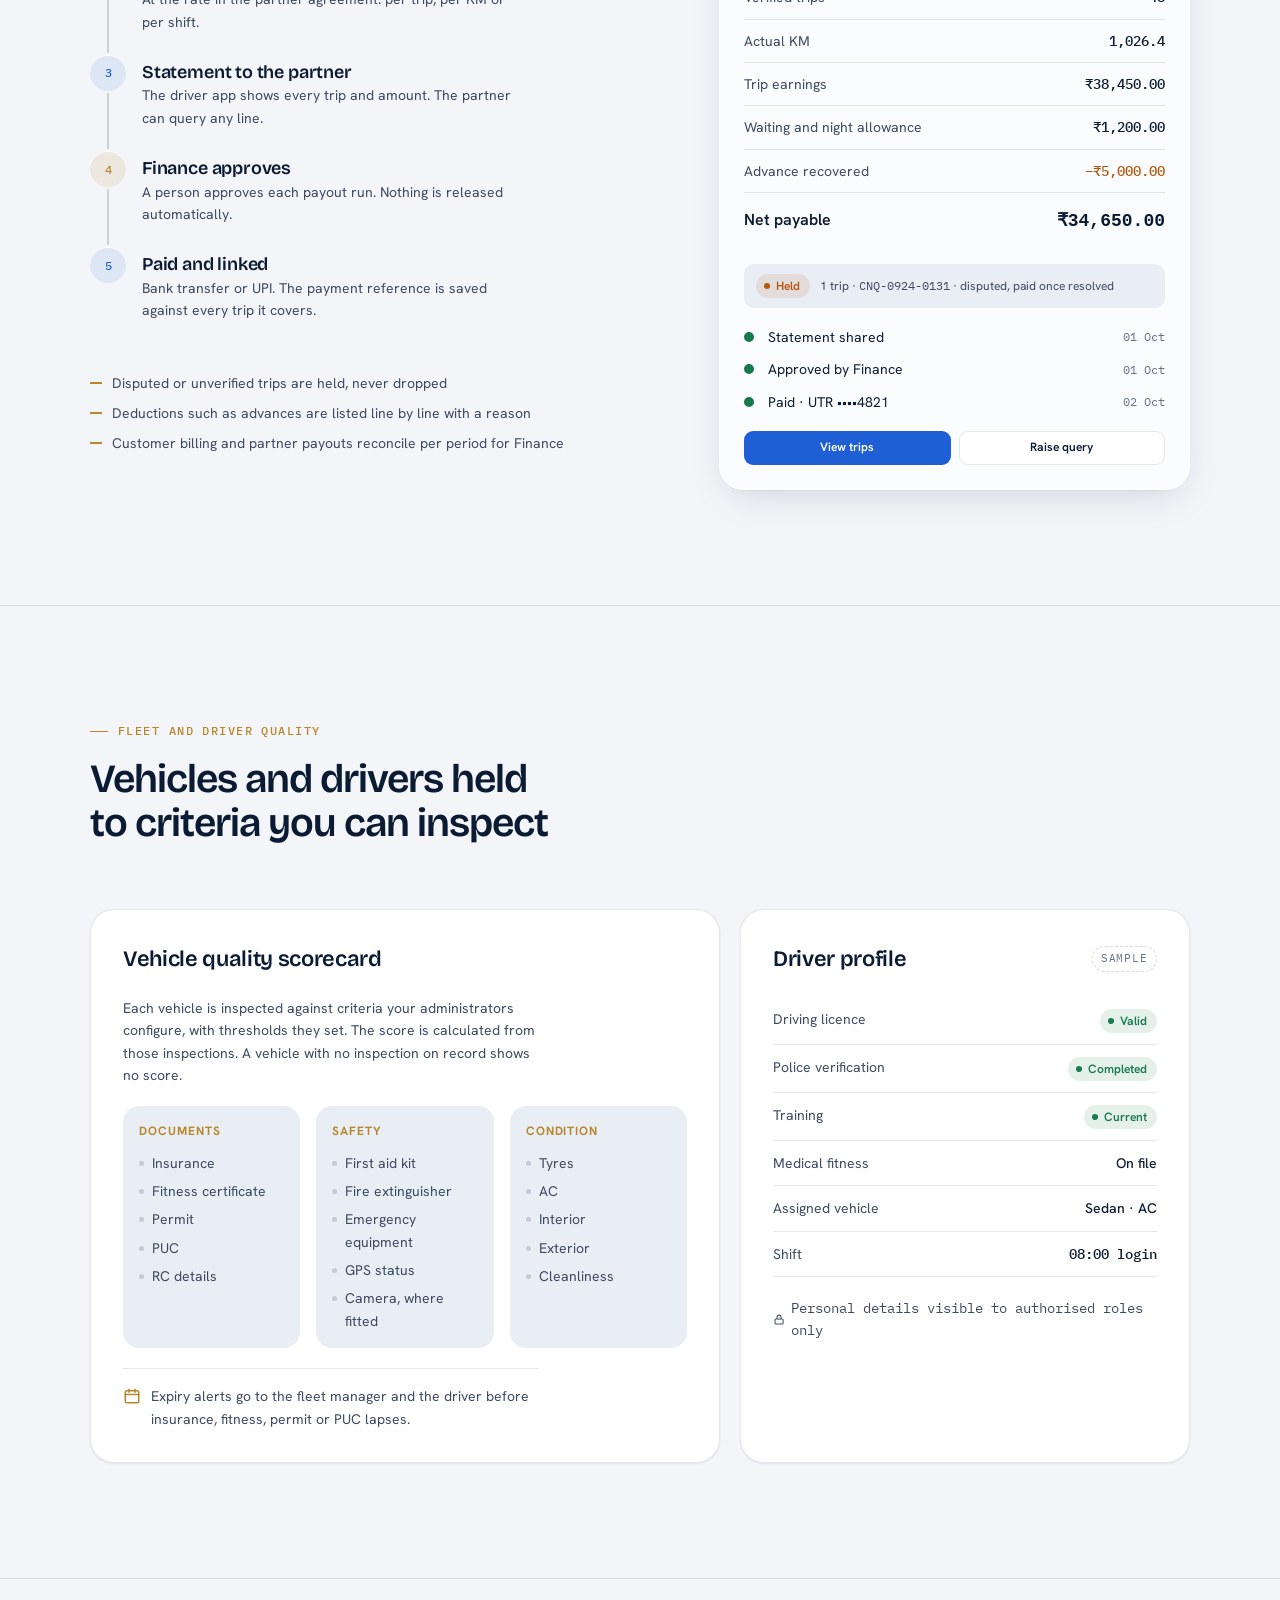
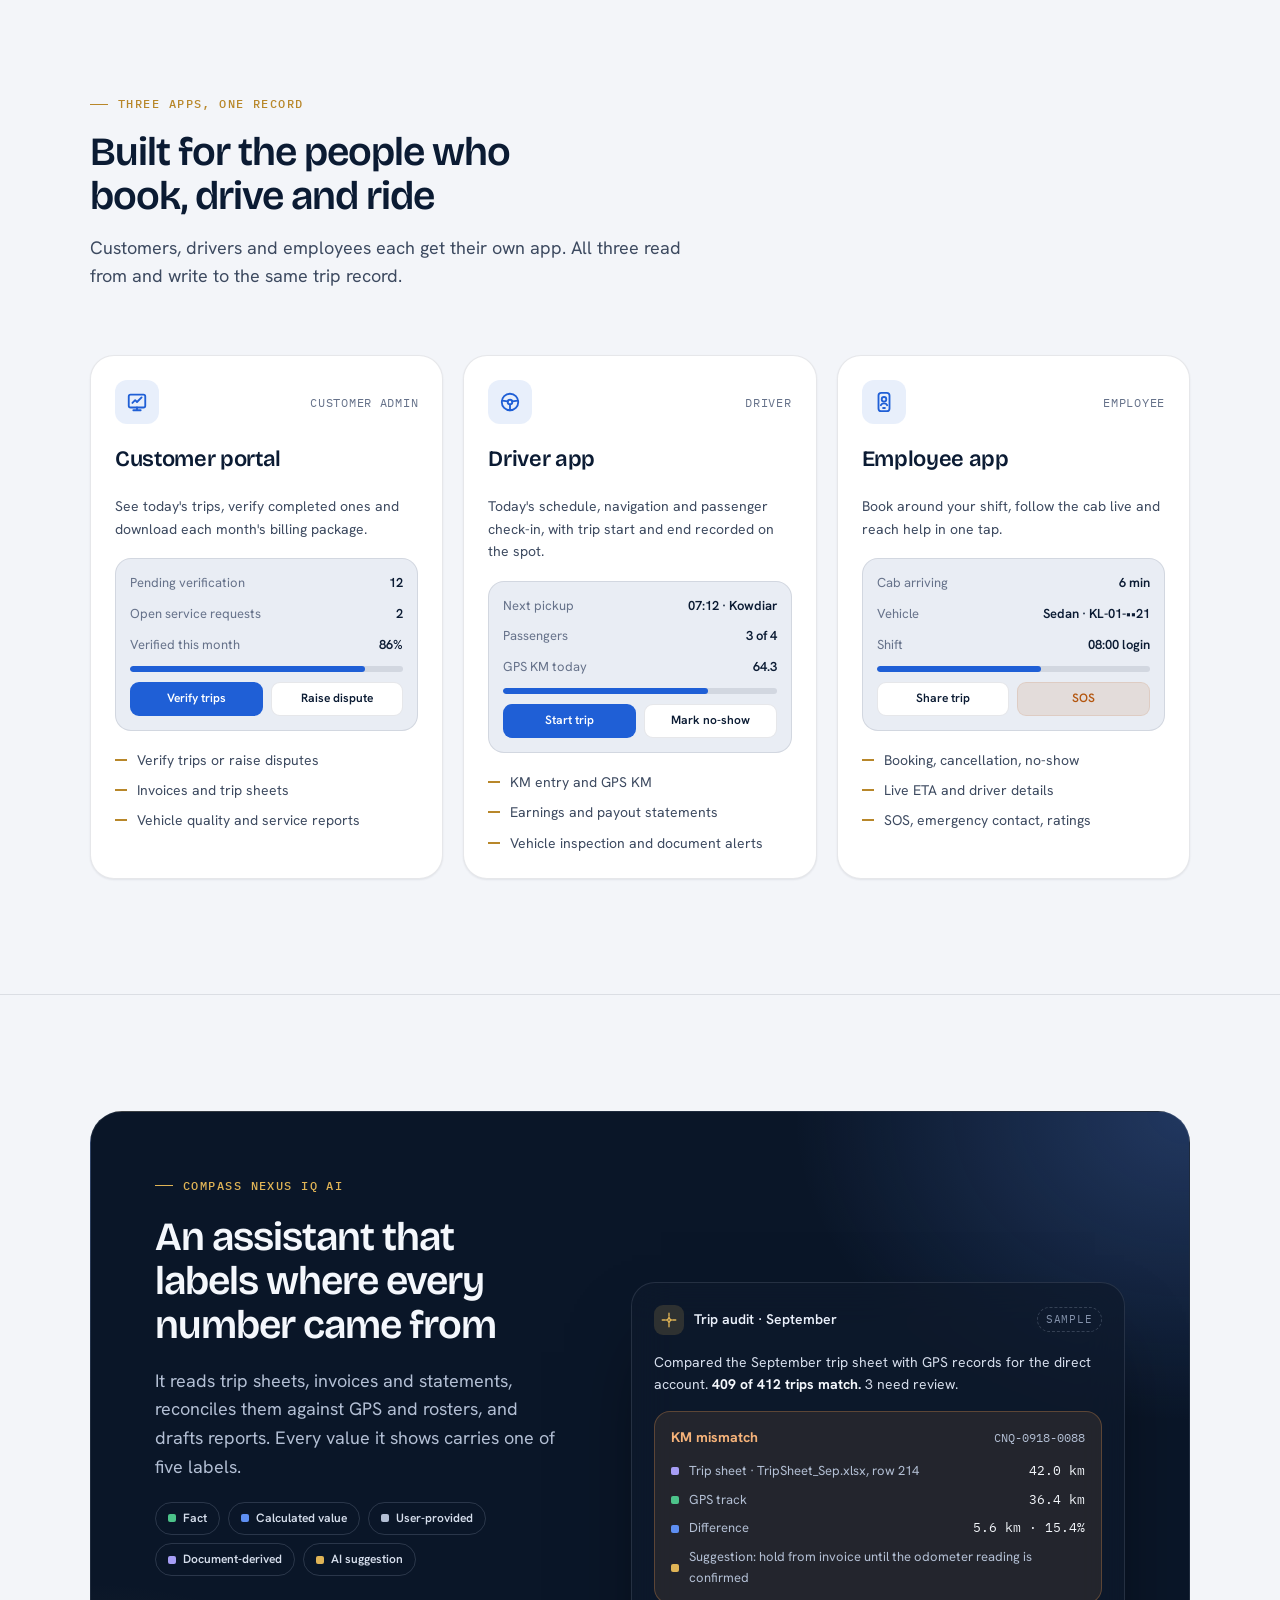
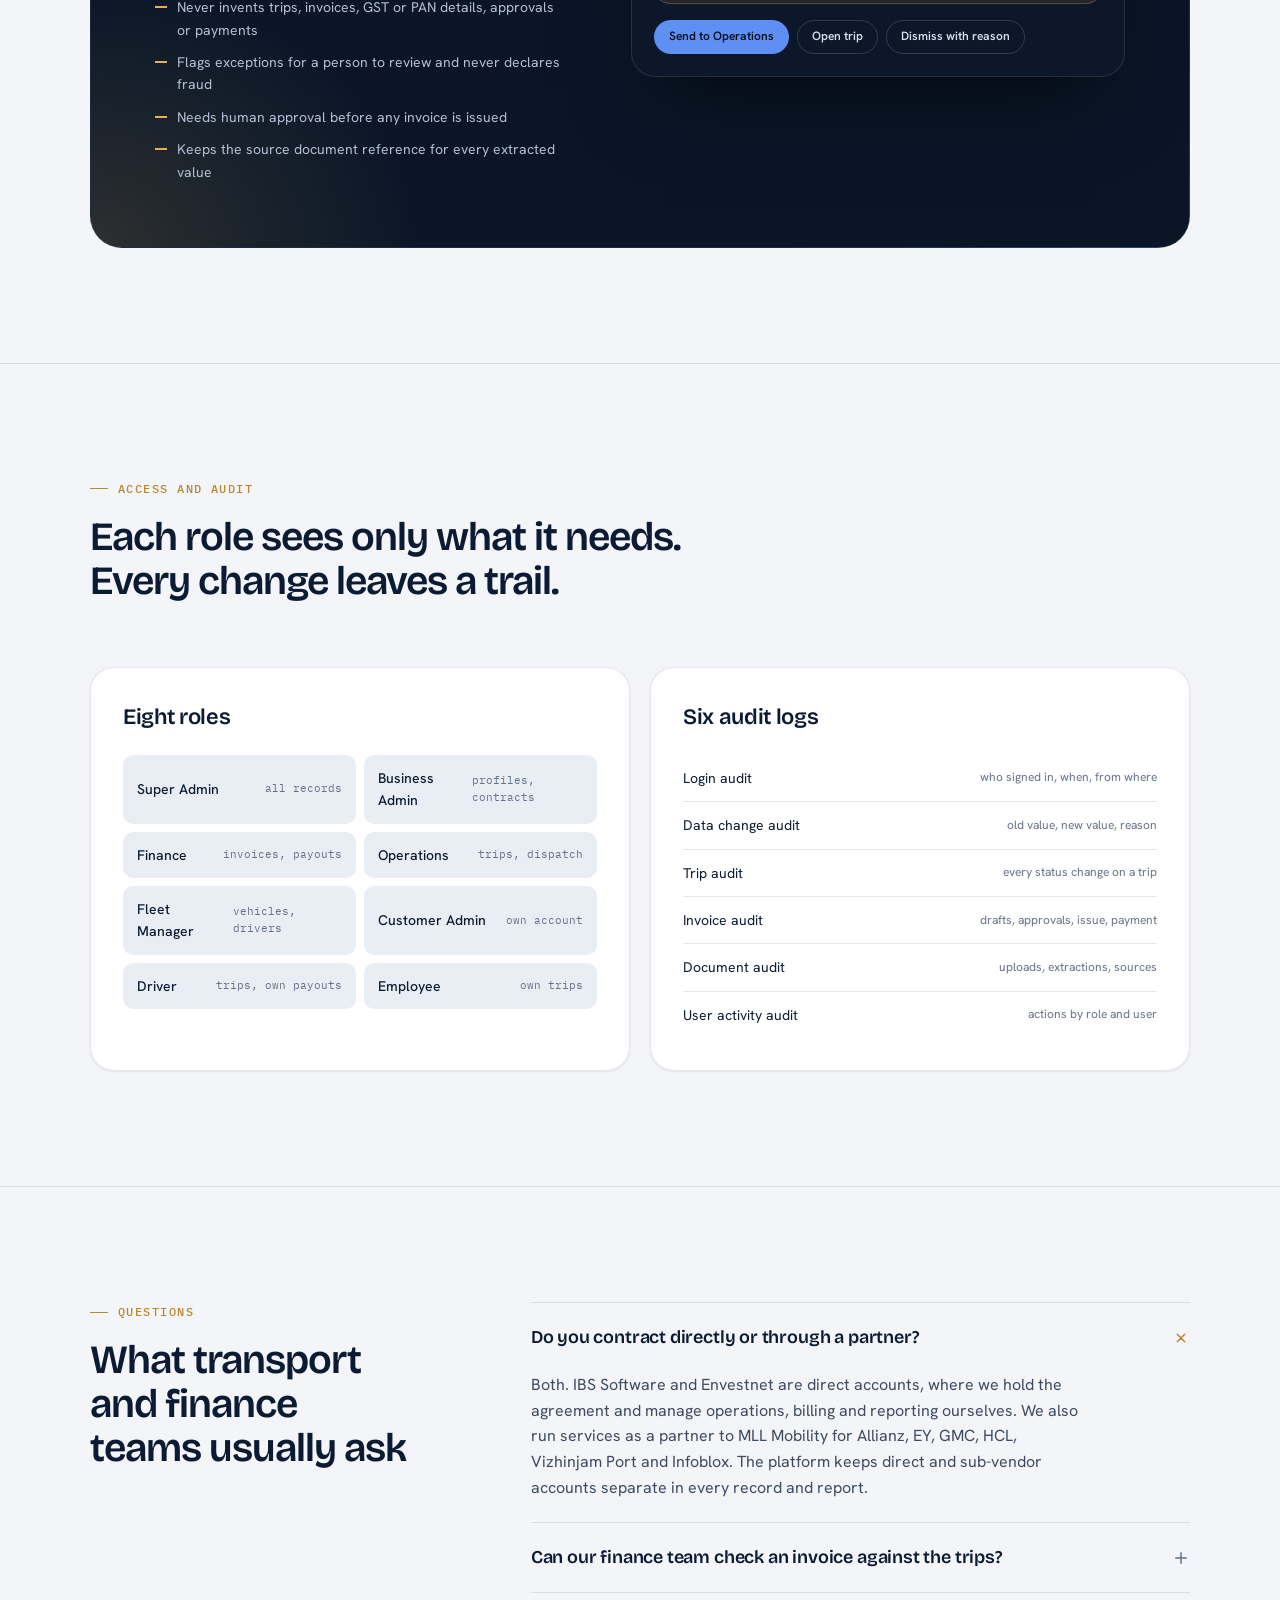
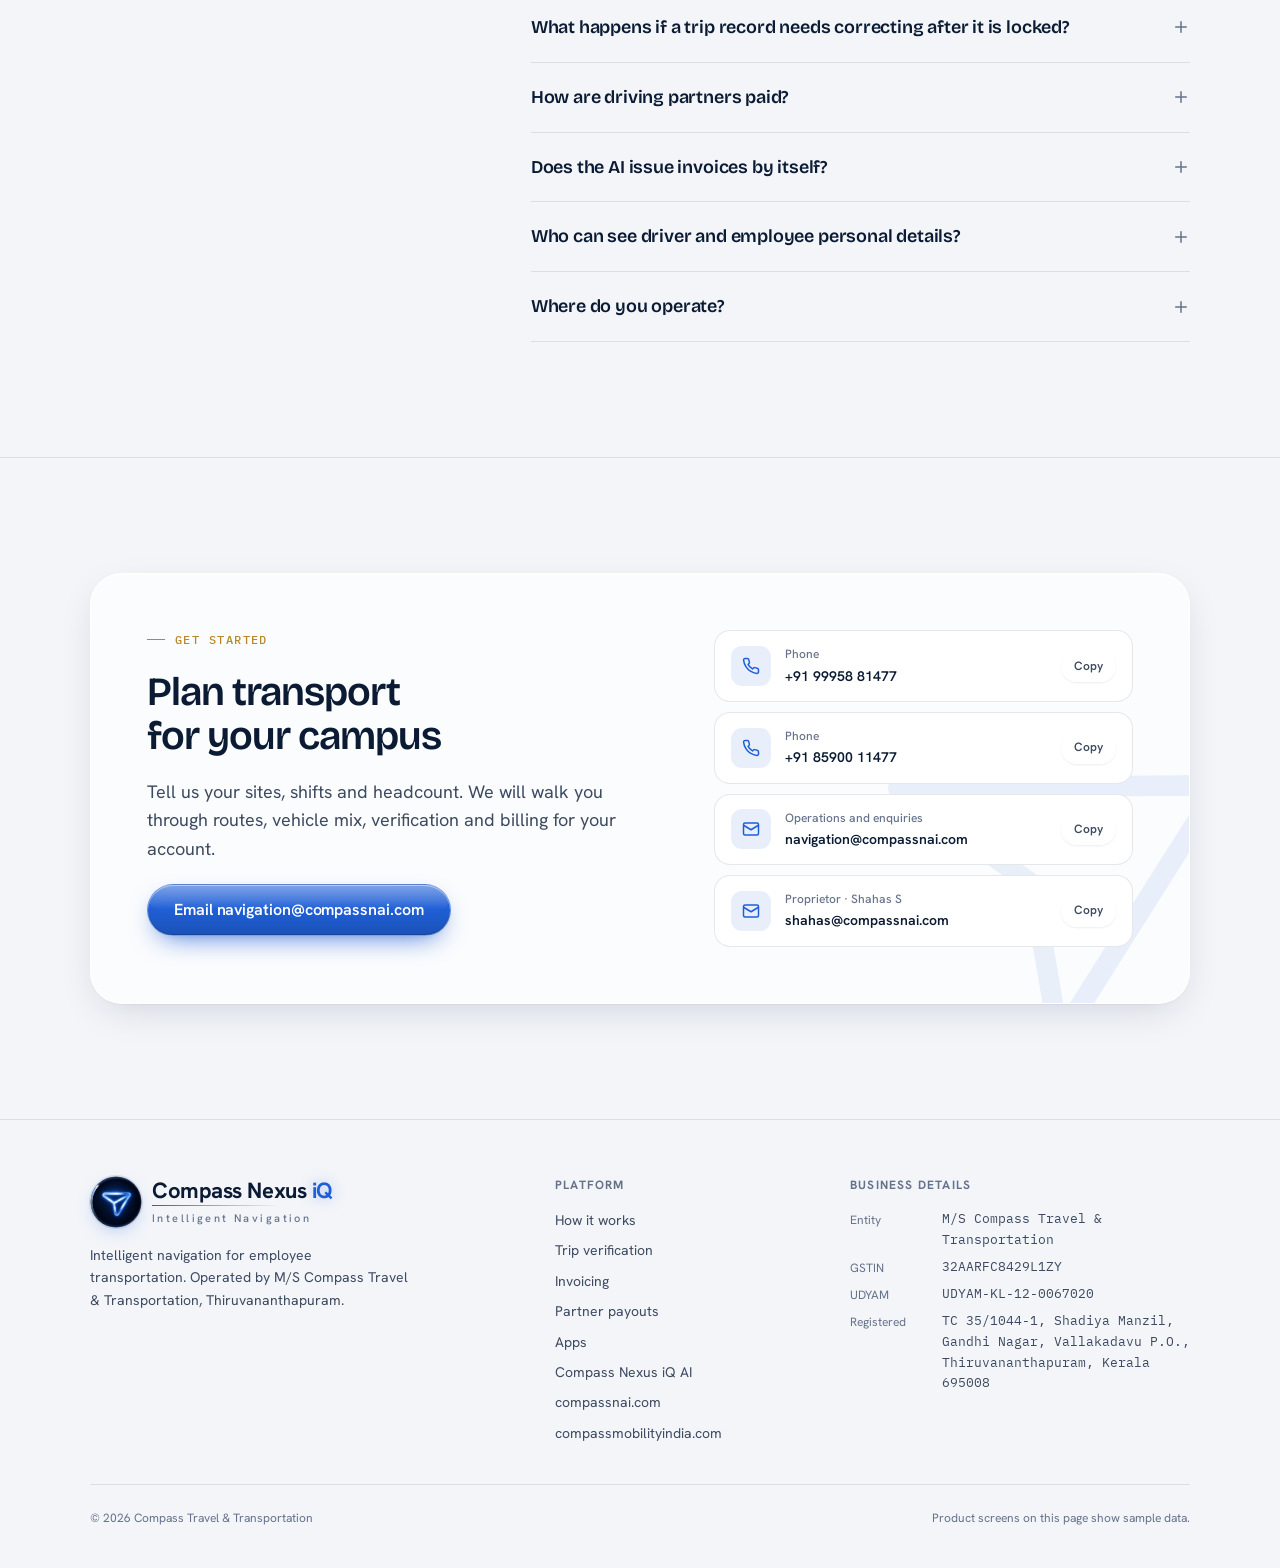
==== commit af8c179b: "feat(compass-nexus-site): animated iQ logo, glass buttons, partner payouts - Wordmark uses "iQ" (sma" ====
--- a/compass-nexus-site/index.html
+++ b/compass-nexus-site/index.html
@@ -74,10 +74,10 @@
 <!-- ═════════════ NAV ═════════════ -->
 <header class="nav-shell">
   <nav class="nav glass" aria-label="Main">
-    <a class="brand" href="#top" aria-label="Compass Nexus IQ, back to top">
-      <img class="brand-mark" src="assets/compass-nexus-iq-mark.png" width="40" height="40" alt="">
+    <a class="brand" href="#top" aria-label="Compass Nexus iQ, back to top">
+      <span class="mark" aria-hidden="true"><img src="assets/compass-nexus-iq-mark.png" width="40" height="40" alt=""><i class="mark-sweep"></i></span>
       <span class="brand-text">
-        <span class="brand-name">Compass Nexus <b>IQ</b></span>
+        <span class="brand-name">Compass Nexus <b>iQ</b></span>
         <span class="brand-tag">Intelligent Navigation</span>
       </span>
     </a>
@@ -85,6 +85,7 @@
       <li><a href="#chain">Platform</a></li>
       <li><a href="#verification">Verification</a></li>
       <li><a href="#billing">Billing</a></li>
+      <li><a href="#payouts">Payouts</a></li>
       <li><a href="#apps">Apps</a></li>
       <li><a href="#ai">AI</a></li>
       <li><a href="#faq">FAQ</a></li>
@@ -104,6 +105,7 @@
     <a href="#chain">Platform</a>
     <a href="#verification">Verification</a>
     <a href="#billing">Billing</a>
+    <a href="#payouts">Payouts</a>
     <a href="#apps">Apps</a>
     <a href="#ai">AI</a>
     <a href="#faq">FAQ</a>
@@ -116,6 +118,7 @@
 <!-- ═════════════ HERO ═════════════ -->
 <section class="hero" id="top" aria-labelledby="hero-h">
   <div class="wrap hero-grid">
+    <div class="hero-intro">
     <div class="hero-copy">
       <div class="hero-meta">
         <span class="eyebrow">Employee transportation platform</span>
@@ -127,6 +130,14 @@
         <a class="btn btn-primary btn-lg" href="#contact">Plan your campus transport <svg aria-hidden="true"><use href="#i-arrow"/></svg></a>
         <a class="btn btn-ghost btn-lg" href="#verification">See how a trip is verified</a>
       </div>
+    </div>
+
+    <div class="emblem" aria-hidden="true">
+      <i class="orbit o1"><b></b></i>
+      <i class="orbit o2"><b></b></i>
+      <i class="orbit o3"></i>
+      <span class="mark mark-xl"><img src="assets/compass-nexus-iq-mark-lg.png" width="200" height="200" alt=""><i class="mark-sweep"></i></span>
+    </div>
     </div>
 
     <figure class="console glass" aria-label="Sample of the Admin Command Centre showing today's trips">
@@ -196,7 +207,7 @@
       <li class="step"><span class="step-node" aria-hidden="true"></span><h3>Invoice</h3><p>Tax invoice with the full supporting package for the period.</p></li>
       <li class="step"><span class="step-node" aria-hidden="true"></span><h3>Get paid</h3><p>Payments tracked against each invoice and reported monthly.</p></li>
     </ol>
-    <p class="chain-note"><span class="key" aria-hidden="true"></span>Gold stages are human checkpoints. A trip cannot move past them automatically.</p>
+    <p class="chain-note"><span class="key" aria-hidden="true"></span>Gold stages are human checkpoints. A trip cannot move past them automatically. Driving partners are paid from the same verified trips: see <a href="#payouts">partner payouts</a>.</p>
   </div>
 </section>
 
@@ -299,6 +310,58 @@
   </div>
 </section>
 
+<!-- ═════════════ PARTNER PAYOUTS ═════════════ -->
+<section class="band" id="payouts" aria-labelledby="payouts-h">
+  <div class="wrap">
+    <div class="sec-head">
+      <span class="eyebrow">Driving partner payouts</span>
+      <h2 class="h2" id="payouts-h">After every verified trip, the driving partner is paid on record</h2>
+      <p class="lede">Payouts come from the same locked trips the customer is billed for. Each driving partner sees what they earned, trip by trip, before Finance releases the payment.</p>
+    </div>
+    <div class="payout">
+      <div class="payout-copy">
+        <ol class="flow" aria-label="Payout steps">
+          <li><h3>Trip locked</h3><p>Only verified, locked trips count toward a payout.</p></li>
+          <li><h3>Earnings calculated</h3><p>At the rate in the partner agreement: per trip, per KM or per shift.</p></li>
+          <li><h3>Statement to the partner</h3><p>The driver app shows every trip and amount. The partner can query any line.</p></li>
+          <li class="gate"><h3>Finance approves</h3><p>A person approves each payout run. Nothing is released automatically.</p></li>
+          <li><h3>Paid and linked</h3><p>Bank transfer or UPI. The payment reference is saved against every trip it covers.</p></li>
+        </ol>
+        <ul class="feat-list payout-rules">
+          <li>Disputed or unverified trips are held, never dropped</li>
+          <li>Deductions such as advances are listed line by line with a reason</li>
+          <li>Customer billing and partner payouts reconcile per period for Finance</li>
+        </ul>
+      </div>
+
+      <article class="statement glass" aria-label="Sample driving partner statement">
+        <div class="statement-head">
+          <div>
+            <p class="statement-title">Partner statement</p>
+            <p class="record-sub">Driving partner DP-014 · Sedan · AC · 16–30 Sep 2026</p>
+          </div>
+          <span class="sample-tag">Sample</span>
+        </div>
+        <dl class="ledger-rows">
+          <div><dt>Verified trips</dt><dd class="mono">48</dd></div>
+          <div><dt>Actual KM</dt><dd class="mono">1,026.4</dd></div>
+          <div><dt>Trip earnings</dt><dd class="mono">₹38,450.00</dd></div>
+          <div><dt>Waiting and night allowance</dt><dd class="mono">₹1,200.00</dd></div>
+          <div><dt>Advance recovered</dt><dd class="mono neg">−₹5,000.00</dd></div>
+          <div class="total"><dt>Net payable</dt><dd class="mono">₹34,650.00</dd></div>
+        </dl>
+        <p class="held"><span class="pill pill-warn">Held</span><span>1 trip · <span class="mono">CNQ-0924-0131</span> · disputed, paid once resolved</span></p>
+        <ol class="timeline" aria-label="Payout status">
+          <li class="done"><span>Statement shared</span><time class="mono">01 Oct</time></li>
+          <li class="done"><span>Approved by Finance</span><time class="mono">01 Oct</time></li>
+          <li class="done"><span>Paid · UTR ••••4821</span><time class="mono">02 Oct</time></li>
+        </ol>
+        <div class="scr-btns" aria-hidden="true"><span class="go">View trips</span><span>Raise query</span></div>
+      </article>
+    </div>
+  </div>
+</section>
+
 <!-- ═════════════ QUALITY ═════════════ -->
 <section class="band" id="quality" aria-labelledby="quality-h">
   <div class="wrap">
@@ -366,7 +429,7 @@
           <div class="scr-bar"><i style="width:75%"></i></div>
           <div class="scr-btns"><span class="go">Start trip</span><span>Mark no-show</span></div>
         </div>
-        <ul class="feat-list"><li>KM entry and GPS KM</li><li>Vehicle inspection and incidents</li><li>Document expiry alerts</li></ul>
+        <ul class="feat-list"><li>KM entry and GPS KM</li><li>Earnings and payout statements</li><li>Vehicle inspection and document alerts</li></ul>
       </article>
       <article class="app">
         <div class="app-top"><span class="app-ico" aria-hidden="true"><svg><use href="#i-person"/></svg></span><span class="app-who">Employee</span></div>
@@ -443,11 +506,11 @@
         <ul class="roles">
           <li class="role">Super Admin <small>all records</small></li>
           <li class="role">Business Admin <small>profiles, contracts</small></li>
-          <li class="role">Finance <small>invoices, payments</small></li>
+          <li class="role">Finance <small>invoices, payouts</small></li>
           <li class="role">Operations <small>trips, dispatch</small></li>
           <li class="role">Fleet Manager <small>vehicles, drivers</small></li>
           <li class="role">Customer Admin <small>own account</small></li>
-          <li class="role">Driver <small>assigned trips</small></li>
+          <li class="role">Driver <small>trips, own payouts</small></li>
           <li class="role">Employee <small>own trips</small></li>
         </ul>
       </article>
@@ -487,6 +550,10 @@
         <p>The correction is recorded as a change, never an overwrite. The audit trail keeps the old value, the new value, who changed it, when, and the reason.</p>
       </details>
       <details>
+        <summary>How are driving partners paid?<svg aria-hidden="true"><use href="#i-plus"/></svg></summary>
+        <p>From verified trips only. At the end of each payout period the partner gets a statement in the driver app listing every trip, the agreed rate and any deductions. Finance approves the run, the payment goes by bank transfer or UPI, and the reference is stored against each trip. Disputed trips are held until they are resolved.</p>
+      </details>
+      <details>
         <summary>Does the AI issue invoices by itself?<svg aria-hidden="true"><use href="#i-plus"/></svg></summary>
         <p>No. It prepares draft invoices, reconciliations and exception reports. A person reviews and approves before any invoice is issued, and possible problems are flagged for review rather than treated as wrongdoing.</p>
       </details>
@@ -548,10 +615,10 @@
   <div class="wrap">
     <div class="footer-grid">
       <div style="display:grid;gap:16px;align-content:start">
-        <a class="brand" href="#top" aria-label="Compass Nexus IQ, back to top">
-          <img class="brand-mark" src="assets/compass-nexus-iq-mark.png" width="40" height="40" alt="">
+        <a class="brand" href="#top" aria-label="Compass Nexus iQ, back to top">
+          <span class="mark" aria-hidden="true"><img src="assets/compass-nexus-iq-mark.png" width="40" height="40" alt=""><i class="mark-sweep"></i></span>
           <span class="brand-text brand-text-lg">
-            <span class="brand-name">Compass Nexus <b>IQ</b></span>
+            <span class="brand-name">Compass Nexus <b>iQ</b></span>
             <span class="brand-tag">Intelligent Navigation</span>
           </span>
         </a>
@@ -563,6 +630,7 @@
           <li><a href="#chain">How it works</a></li>
           <li><a href="#verification">Trip verification</a></li>
           <li><a href="#billing">Invoicing</a></li>
+          <li><a href="#payouts">Partner payouts</a></li>
           <li><a href="#apps">Apps</a></li>
           <li><a href="#ai">Compass Nexus iQ AI</a></li>
           <li><a href="https://www.compassnai.com" target="_blank" rel="noopener">compassnai.com</a></li>
--- a/compass-nexus-site/style.css
+++ b/compass-nexus-site/style.css
@@ -24,6 +24,11 @@
   --gold-soft:   rgba(184, 135, 42, 0.12);
   --navy:        #0B1B33;
   --iq:          #1F5FD6;
+  --btn-glass:   rgba(255, 255, 255, 0.62);
+  --btn-glass-2: rgba(255, 255, 255, 0.85);
+  --btn-edge:    rgba(255, 255, 255, 0.95);
+  --btn-hi:      rgba(255, 255, 255, 0.9);
+  --btn-lo:      rgba(11, 27, 51, 0.08);
   --iq-glow:     rgba(31, 95, 214, 0.35);
   --ok:          #177A4E;
   --ok-soft:     rgba(23, 122, 78, 0.11);
@@ -84,8 +89,18 @@
     --gold-soft:   rgba(224, 180, 86, 0.13);
     --navy:        #EAF0FA;
   --iq:          #8EC2FF;
+  --btn-glass:   rgba(255, 255, 255, 0.07);
+  --btn-glass-2: rgba(255, 255, 255, 0.12);
+  --btn-edge:    rgba(255, 255, 255, 0.14);
+  --btn-hi:      rgba(255, 255, 255, 0.16);
+  --btn-lo:      rgba(0, 0, 0, 0.3);
   --iq-glow:     rgba(94, 160, 255, 0.55);
     --iq:          #8EC2FF;
+    --btn-glass:   rgba(255, 255, 255, 0.07);
+    --btn-glass-2: rgba(255, 255, 255, 0.12);
+    --btn-edge:    rgba(255, 255, 255, 0.14);
+    --btn-hi:      rgba(255, 255, 255, 0.16);
+    --btn-lo:      rgba(0, 0, 0, 0.3);
     --iq-glow:     rgba(94, 160, 255, 0.55);
     --ok:          #4CC38A;
     --ok-soft:     rgba(76, 195, 138, 0.13);
@@ -198,7 +213,7 @@
   border: 1px solid var(--glass-edge);
   -webkit-backdrop-filter: blur(22px) saturate(170%);
   backdrop-filter: blur(22px) saturate(170%);
-  box-shadow: var(--shadow);
+  box-shadow: inset 0 1px 0 var(--btn-hi), var(--shadow);
 }
 
 .mono { font-family: var(--f-mono); font-variant-numeric: tabular-nums; }
@@ -209,18 +224,36 @@
   white-space: nowrap; justify-self: start;
 }
 
-/* ── Buttons ───────────────────────────────────────────────── */
+/* ── Buttons (Apple-style glass) ───────────────────────────── */
 .btn {
+  position: relative; isolation: isolate; overflow: hidden;
   display: inline-flex; align-items: center; justify-content: center; gap: 8px;
   min-height: 44px; padding: 0 20px; border-radius: var(--r-pill);
-  font-size: var(--t-sm); font-weight: 600; white-space: nowrap; cursor: pointer; border: 1px solid transparent;
-  transition: background-color var(--fast) var(--ease), border-color var(--fast) var(--ease), color var(--fast) var(--ease), transform var(--fast) var(--ease);
-}
+  font-size: var(--t-sm); font-weight: 600; letter-spacing: -0.005em; white-space: nowrap; cursor: pointer;
+  border: 1px solid var(--btn-edge);
+  -webkit-backdrop-filter: blur(20px) saturate(180%); backdrop-filter: blur(20px) saturate(180%);
+  transition: background-color var(--fast) var(--ease), box-shadow var(--fast) var(--ease), color var(--fast) var(--ease), transform var(--fast) var(--ease);
+}
+/* specular sheen on the top half */
+.btn::before {
+  content: ""; position: absolute; inset: 0 0 50% 0; z-index: -1; border-radius: inherit;
+  background: linear-gradient(180deg, rgba(255, 255, 255, 0.28), rgba(255, 255, 255, 0));
+  pointer-events: none;
+}
+.btn:active { transform: scale(0.97); }
 .btn svg { width: 16px; height: 16px; }
-.btn-primary { background: var(--blue); color: var(--blue-ink); box-shadow: 0 8px 24px -10px var(--blue); }
-.btn-primary:hover { transform: translateY(-1px); background: color-mix(in srgb, var(--blue) 88%, var(--ink)); }
-.btn-ghost { background: var(--glass); border-color: var(--line-2); color: var(--ink); -webkit-backdrop-filter: blur(12px); backdrop-filter: blur(12px); }
-.btn-ghost:hover { border-color: var(--ink-3); }
+.btn-primary {
+  color: #FFFFFF; border-color: rgba(255, 255, 255, 0.28);
+  background: linear-gradient(180deg, color-mix(in srgb, var(--blue) 80%, #FFFFFF) 0%, var(--blue) 48%, color-mix(in srgb, var(--blue) 86%, #000000) 100%);
+  box-shadow: inset 0 1px 0 rgba(255, 255, 255, 0.45), inset 0 -1px 0 rgba(0, 0, 0, 0.18), 0 10px 28px -12px var(--blue), 0 2px 6px -2px var(--btn-lo);
+}
+.btn-primary:hover { transform: translateY(-1px); box-shadow: inset 0 1px 0 rgba(255, 255, 255, 0.55), inset 0 -1px 0 rgba(0, 0, 0, 0.18), 0 14px 32px -12px var(--blue), 0 2px 6px -2px var(--btn-lo); }
+.btn-primary:active { transform: scale(0.97); }
+.btn-ghost {
+  color: var(--ink); background: var(--btn-glass);
+  box-shadow: inset 0 1px 0 var(--btn-hi), 0 8px 24px -14px var(--btn-lo), 0 1px 2px var(--btn-lo);
+}
+.btn-ghost:hover { background: var(--btn-glass-2); }
 .btn-lg { min-height: 52px; padding: 0 26px; font-size: var(--t-md); }
 
 /* ── Nav ───────────────────────────────────────────────────── */
@@ -232,19 +265,41 @@
 }
 /* Logo lockup — mark and wordmark follow the Compass Nexus IQ letterhead */
 .brand { display: flex; align-items: center; gap: 10px; flex-shrink: 0; }
-.brand-mark {
-  width: 40px; height: 40px; border-radius: 50%; flex-shrink: 0;
+/* Animated logo mark: arrow settles in, light sweeps the ring, glow breathes */
+.mark {
+  position: relative; display: grid; place-items: center; flex-shrink: 0;
+  width: 40px; height: 40px; border-radius: 50%;
+  animation: mark-breathe 4.8s ease-in-out 1.4s infinite;
   box-shadow: 0 0 0 1px var(--line), 0 6px 18px -6px var(--iq-glow);
-  transition: box-shadow var(--fast) var(--ease);
-}
-.brand:hover .brand-mark { box-shadow: 0 0 0 1px var(--line-2), 0 6px 26px -4px var(--iq-glow); }
+}
+.mark > * { grid-area: 1 / 1; }
+.mark img { width: 100%; height: 100%; border-radius: 50%; animation: mark-in 1.3s var(--ease) 0.15s both; }
+.mark-sweep {
+  width: 100%; height: 100%; border-radius: 50%; pointer-events: none; mix-blend-mode: screen;
+  background: conic-gradient(from 0deg, transparent 0 62%, rgba(142, 194, 255, 0.95) 84%, rgba(255, 255, 255, 0.9) 86%, transparent 88%);
+  -webkit-mask: radial-gradient(closest-side, transparent 89%, #000 91.5%, #000 96%, transparent 98.5%);
+  mask: radial-gradient(closest-side, transparent 89%, #000 91.5%, #000 96%, transparent 98.5%);
+  animation: spin 5s linear 1.2s infinite;
+}
+.brand:hover .mark-sweep { animation-duration: 1.6s; }
+.brand:hover .mark { box-shadow: 0 0 0 1px var(--line-2), 0 6px 28px -4px var(--iq-glow); }
+@keyframes mark-in {
+  0%   { transform: scale(0.55) rotate(-140deg); opacity: 0; filter: brightness(2.2); }
+  60%  { transform: scale(1.06) rotate(10deg); opacity: 1; }
+  100% { transform: none; filter: none; }
+}
+@keyframes mark-breathe {
+  0%, 100% { box-shadow: 0 0 0 1px var(--line), 0 6px 18px -6px var(--iq-glow); }
+  50%      { box-shadow: 0 0 0 1px var(--line-2), 0 6px 30px -2px var(--iq-glow); }
+}
+@keyframes spin { to { transform: rotate(360deg); } }
 .brand-text { display: grid; gap: 3px; }
 .brand-name { font-family: var(--f-body); font-size: 1.0625rem; font-weight: 700; letter-spacing: -0.02em; line-height: 1; white-space: nowrap; }
 .brand-name b { font-weight: 700; color: var(--iq); text-shadow: 0 0 14px var(--iq-glow); }
 .brand-tag { font-size: 0.625rem; font-weight: 500; letter-spacing: 0.22em; color: var(--ink-3); line-height: 1; white-space: nowrap; }
 .brand-text-lg .brand-name { font-size: 1.375rem; }
 .brand-text-lg .brand-tag { font-size: 0.6875rem; padding-top: 7px; border-top: 1px solid transparent; border-image: linear-gradient(90deg, var(--blue), transparent 70%) 1; }
-.footer .brand-mark { width: 52px; height: 52px; }
+.footer .mark { width: 52px; height: 52px; }
 .nav-links { display: flex; gap: 2px; margin-inline: auto; }
 .nav-links a {
   padding: 8px 14px; border-radius: var(--r-pill); font-size: var(--t-sm); font-weight: 500; color: var(--ink-2);
@@ -255,10 +310,13 @@
 .nav .btn { min-height: 38px; padding: 0 16px; }
 .icon-btn {
   width: 38px; height: 38px; border-radius: 50%; display: grid; place-items: center; cursor: pointer;
-  background: transparent; border: 1px solid var(--line-2); color: var(--ink-2);
-  transition: color var(--fast) var(--ease), border-color var(--fast) var(--ease);
-}
-.icon-btn:hover { color: var(--ink); border-color: var(--ink-3); }
+  background: var(--btn-glass); border: 1px solid var(--btn-edge); color: var(--ink-2);
+  box-shadow: inset 0 1px 0 var(--btn-hi), 0 1px 2px var(--btn-lo);
+  -webkit-backdrop-filter: blur(16px) saturate(180%); backdrop-filter: blur(16px) saturate(180%);
+  transition: color var(--fast) var(--ease), background-color var(--fast) var(--ease), transform var(--fast) var(--ease);
+}
+.icon-btn:hover { color: var(--ink); background: var(--btn-glass-2); }
+.icon-btn:active { transform: scale(0.94); }
 .icon-btn svg { width: 17px; height: 17px; }
 .theme-btn .moon { display: none; }
 :root[data-theme="dark"] .theme-btn .sun { display: none; }
@@ -278,7 +336,22 @@
 /* ── Hero ──────────────────────────────────────────────────── */
 .hero { padding-block: clamp(56px, 8vw, 104px) clamp(56px, 7vw, 96px); }
 .hero-grid { display: grid; grid-template-columns: minmax(0, 1fr); gap: clamp(40px, 6vw, 72px); }
+.hero-intro { display: grid; grid-template-columns: minmax(0, 1fr) auto; gap: clamp(32px, 5vw, 72px); align-items: center; }
 .hero-copy { display: grid; gap: 24px; max-width: 820px; }
+.emblem { position: relative; width: clamp(220px, 24vw, 300px); aspect-ratio: 1; display: grid; place-items: center; }
+.emblem > * { grid-area: 1 / 1; }
+.orbit { position: relative; border-radius: 50%; }
+.orbit b { position: absolute; top: -4px; left: 50%; width: 8px; height: 8px; margin-left: -4px; border-radius: 50%; }
+.o1 { width: 100%; height: 100%; border: 1px dashed color-mix(in srgb, var(--blue) 40%, transparent); animation: spin 26s linear infinite; }
+.o1 b { background: var(--iq); box-shadow: 0 0 12px 2px var(--iq-glow); }
+.o2 { width: 84%; height: 84%; border: 1px solid var(--line-2); animation: spin 18s linear infinite reverse; }
+.o2 b { background: var(--gold-bright); box-shadow: 0 0 10px 1px var(--gold-soft); width: 6px; height: 6px; margin-left: -3px; top: -3px; }
+.o3 { width: 118%; height: 118%; background: radial-gradient(closest-side, var(--iq-glow), transparent 70%); opacity: 0.55; }
+.mark-xl { width: 66%; height: auto; aspect-ratio: 1; box-shadow: 0 0 0 1px var(--line), 0 20px 60px -20px var(--iq-glow); animation-name: mark-breathe-xl; }
+@keyframes mark-breathe-xl {
+  0%, 100% { box-shadow: 0 0 0 1px var(--line), 0 20px 60px -20px var(--iq-glow); }
+  50%      { box-shadow: 0 0 0 1px var(--line-2), 0 20px 80px -10px var(--iq-glow); }
+}
 .hero-meta { display: flex; flex-wrap: wrap; align-items: center; gap: 10px 16px; }
 .coord { font-family: var(--f-mono); font-size: var(--t-xs); color: var(--ink-3); letter-spacing: 0.04em; }
 .h1 {
@@ -411,9 +484,41 @@
 .pkg-list svg { width: 16px; height: 16px; color: var(--ok); flex-shrink: 0; }
 .pkg-foot { font-size: var(--t-sm); color: var(--ink-3); }
 
+.payout { display: grid; grid-template-columns: minmax(0, 6fr) minmax(0, 5fr); gap: clamp(32px, 5vw, 64px); align-items: start; }
+.payout-copy { display: grid; gap: 28px; }
+.flow { display: grid; gap: 0; counter-reset: flow; }
+.flow li { position: relative; display: grid; grid-template-columns: 36px 1fr; column-gap: 16px; padding-bottom: 22px; }
+.flow li::before {
+  counter-increment: flow; content: counter(flow); grid-row: span 2;
+  width: 36px; height: 36px; border-radius: 50%; display: grid; place-items: center;
+  font-family: var(--f-mono); font-size: var(--t-xs); font-weight: 500; color: var(--blue);
+  background: var(--blue-soft); box-shadow: inset 0 1px 0 var(--btn-hi); position: relative; z-index: 1;
+}
+.flow li.gate::before { color: var(--gold); background: var(--gold-soft); }
+.flow li:not(:last-child)::after { content: ""; position: absolute; left: 17px; top: 38px; bottom: 2px; width: 2px; background: var(--line-2); }
+.flow h3 { font-family: var(--f-display); font-size: var(--t-lg); font-weight: 600; letter-spacing: -0.01em; line-height: 1.3; padding-top: 6px; }
+.flow p { font-size: var(--t-sm); color: var(--ink-2); max-width: 48ch; }
+.statement { border-radius: var(--r-lg); padding: 24px; display: grid; gap: 18px; }
+.statement-head { display: flex; justify-content: space-between; align-items: flex-start; gap: 12px; }
+.statement-title { font-family: var(--f-display); font-size: var(--t-lg); font-weight: 600; }
+.ledger-rows { display: grid; }
+.ledger-rows div { display: flex; justify-content: space-between; gap: 12px; padding: 10px 0; border-bottom: 1px solid var(--line); font-size: var(--t-sm); }
+.ledger-rows dt { color: var(--ink-2); }
+.ledger-rows dd { font-weight: 500; }
+.ledger-rows .neg { color: var(--warn); }
+.ledger-rows .total { border-bottom: 0; padding-top: 14px; font-size: var(--t-md); }
+.ledger-rows .total dt { color: var(--ink); font-weight: 600; }
+.ledger-rows .total dd { font-weight: 700; font-size: var(--t-lg); }
+.held { display: flex; flex-wrap: wrap; align-items: center; gap: 8px 10px; font-size: var(--t-xs); color: var(--ink-2); padding: 10px 12px; border-radius: var(--r-sm); background: var(--bg-2); }
+.timeline { display: grid; gap: 10px; }
+.timeline li { display: grid; grid-template-columns: 14px 1fr auto; gap: 10px; align-items: center; font-size: var(--t-sm); }
+.timeline li::before { content: ""; width: 10px; height: 10px; border-radius: 50%; border: 2px solid var(--line-2); }
+.timeline li.done::before { border-color: var(--ok); background: var(--ok); }
+.timeline time { font-size: var(--t-xs); color: var(--ink-3); }
+
 /* ── Quality (fleet + driver) ──────────────────────────────── */
 .quality { display: grid; grid-template-columns: minmax(0, 7fr) minmax(0, 5fr); gap: 20px; }
-.panel { border-radius: var(--r-lg); padding: clamp(22px, 3vw, 32px); display: grid; gap: 20px; align-content: start; background: var(--surface); border: 1px solid var(--line); }
+.panel { border-radius: var(--r-lg); padding: clamp(22px, 3vw, 32px); display: grid; gap: 20px; align-content: start; background: var(--surface); border: 1px solid var(--line); box-shadow: inset 0 1px 0 var(--btn-hi), 0 1px 2px var(--btn-lo); }
 .panel h3 { font-family: var(--f-display); font-size: var(--t-xl); font-weight: 600; letter-spacing: -0.015em; }
 .panel > p { color: var(--ink-2); font-size: var(--t-sm); max-width: 52ch; }
 .criteria { display: grid; grid-template-columns: repeat(3, minmax(0, 1fr)); gap: 16px; }
@@ -433,7 +538,7 @@
 
 /* ── Apps ──────────────────────────────────────────────────── */
 .apps { display: grid; grid-template-columns: repeat(3, minmax(0, 1fr)); gap: 20px; }
-.app { border-radius: var(--r-lg); padding: 24px; display: grid; gap: 18px; align-content: start; background: var(--surface); border: 1px solid var(--line); }
+.app { border-radius: var(--r-lg); padding: 24px; display: grid; gap: 18px; align-content: start; background: var(--surface); border: 1px solid var(--line); box-shadow: inset 0 1px 0 var(--btn-hi), 0 1px 2px var(--btn-lo); }
 .app-top { display: flex; align-items: center; justify-content: space-between; gap: 12px; }
 .app-ico { width: 44px; height: 44px; border-radius: 12px; display: grid; place-items: center; background: var(--blue-soft); color: var(--blue); }
 .app-ico svg { width: 22px; height: 22px; }
@@ -535,8 +640,9 @@
 .channel dt { font-size: var(--t-xs); color: var(--ink-3); font-weight: 500; }
 .channel dd { font-weight: 600; font-size: var(--t-sm); overflow-wrap: anywhere; user-select: all; }
 .channel dd a:hover { color: var(--blue); }
-.copy-btn { min-height: 32px; padding: 0 12px; border-radius: var(--r-pill); border: 1px solid var(--line-2); background: transparent; font-size: var(--t-xs); font-weight: 600; color: var(--ink-2); cursor: pointer; transition: color var(--fast) var(--ease), border-color var(--fast) var(--ease); }
-.copy-btn:hover { color: var(--ink); border-color: var(--ink-3); }
+.copy-btn { min-height: 32px; padding: 0 12px; border-radius: var(--r-pill); border: 1px solid var(--btn-edge); background: var(--btn-glass); box-shadow: inset 0 1px 0 var(--btn-hi), 0 1px 2px var(--btn-lo); font-size: var(--t-xs); font-weight: 600; color: var(--ink-2); cursor: pointer; transition: color var(--fast) var(--ease), background-color var(--fast) var(--ease), transform var(--fast) var(--ease); }
+.copy-btn:hover { color: var(--ink); background: var(--btn-glass-2); }
+.copy-btn:active { transform: scale(0.95); }
 
 /* ── Footer ────────────────────────────────────────────────── */
 .footer { padding-block: 56px 40px; border-top: 1px solid var(--line); }
@@ -555,14 +661,15 @@
 @media (min-width: 900px) {
   .accounts-grid { grid-template-columns: minmax(0, 2fr) minmax(0, 5fr); gap: 48px; }
 }
-@media (max-width: 1060px) {
+@media (max-width: 1180px) {
   .nav-links { display: none; }
   .menu-btn { display: grid; }
   .nav-actions .login { display: none; }
   .nav { justify-content: space-between; }
 }
 @media (max-width: 980px) {
-  .split, .billing, .quality, .security, .faq-grid, .contact, .ai-stage { grid-template-columns: minmax(0, 1fr); }
+  .split, .billing, .payout, .quality, .security, .faq-grid, .contact, .ai-stage, .hero-intro { grid-template-columns: minmax(0, 1fr); }
+  .emblem { display: none; }
   .split.flip > :first-child { order: 0; }
   .apps { grid-template-columns: minmax(0, 1fr); max-width: 560px; }
   .chain { grid-template-columns: repeat(2, minmax(0, 1fr)); row-gap: 8px; }
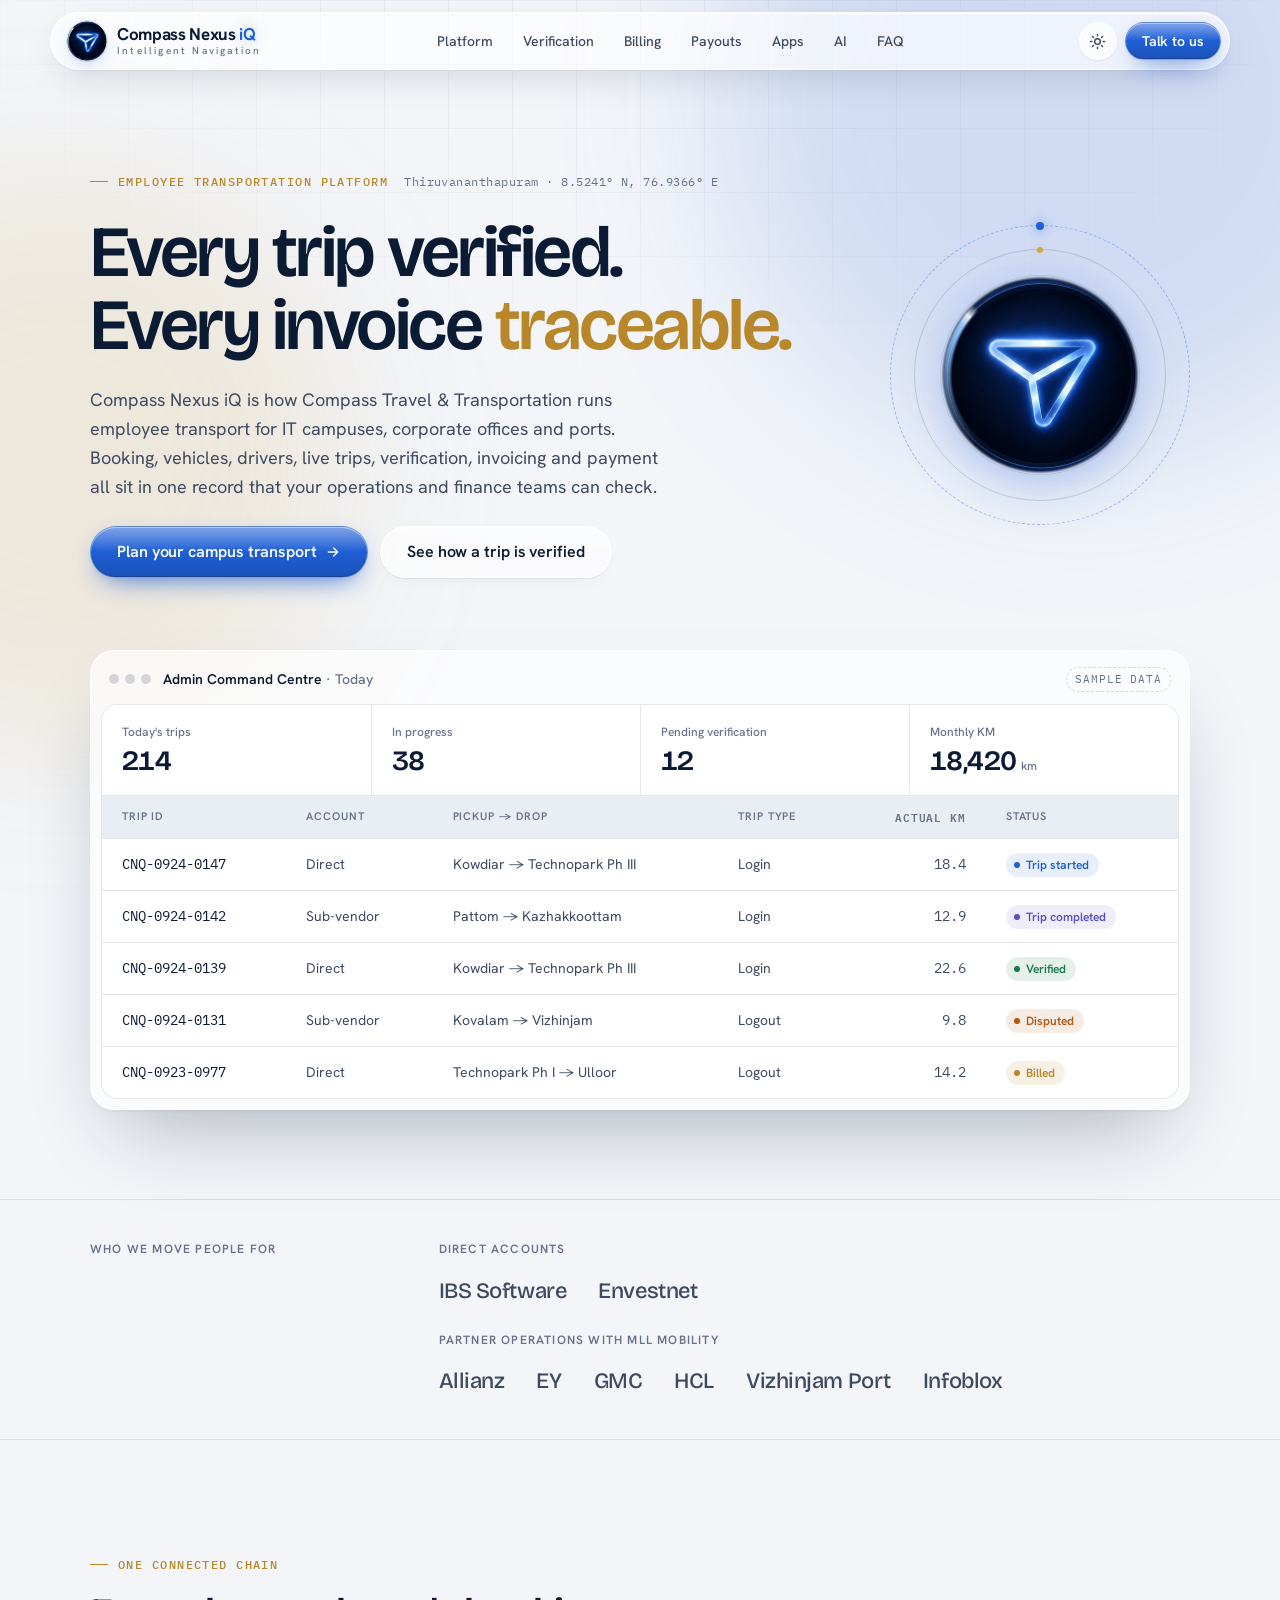
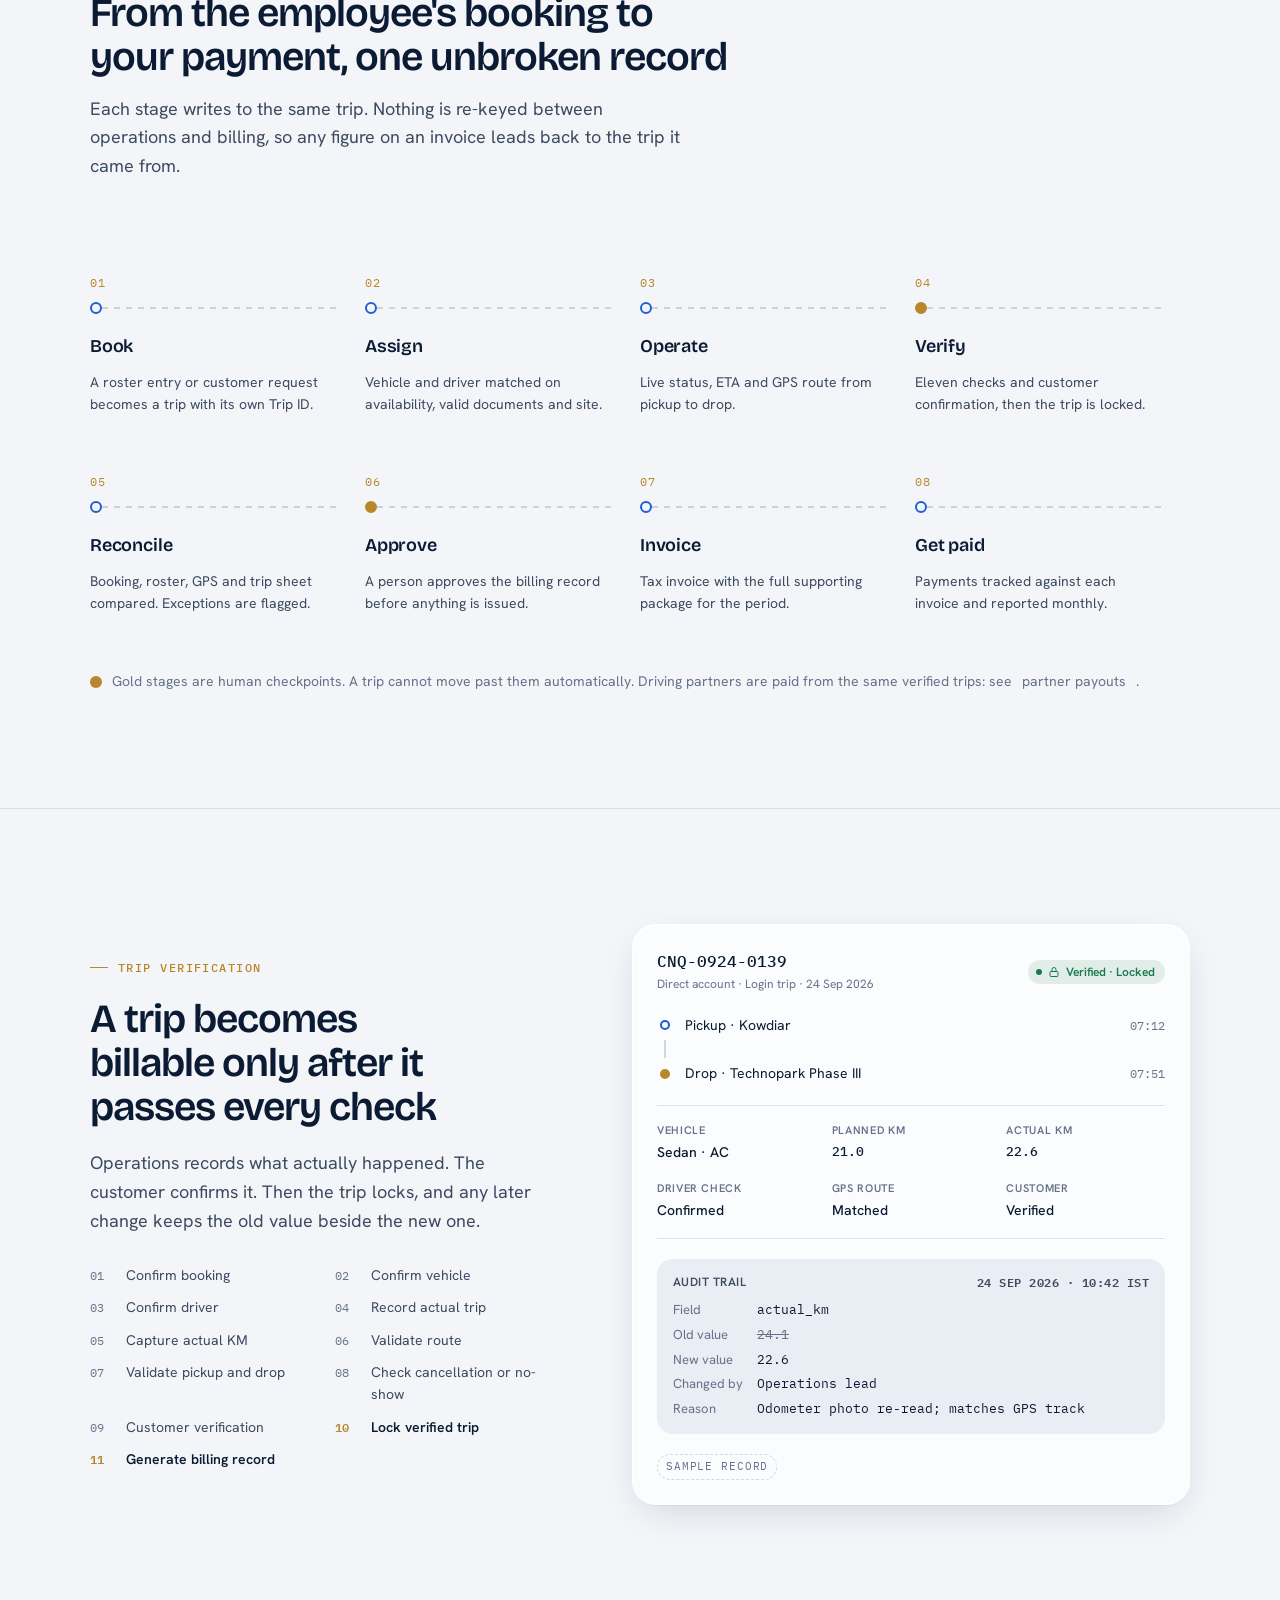
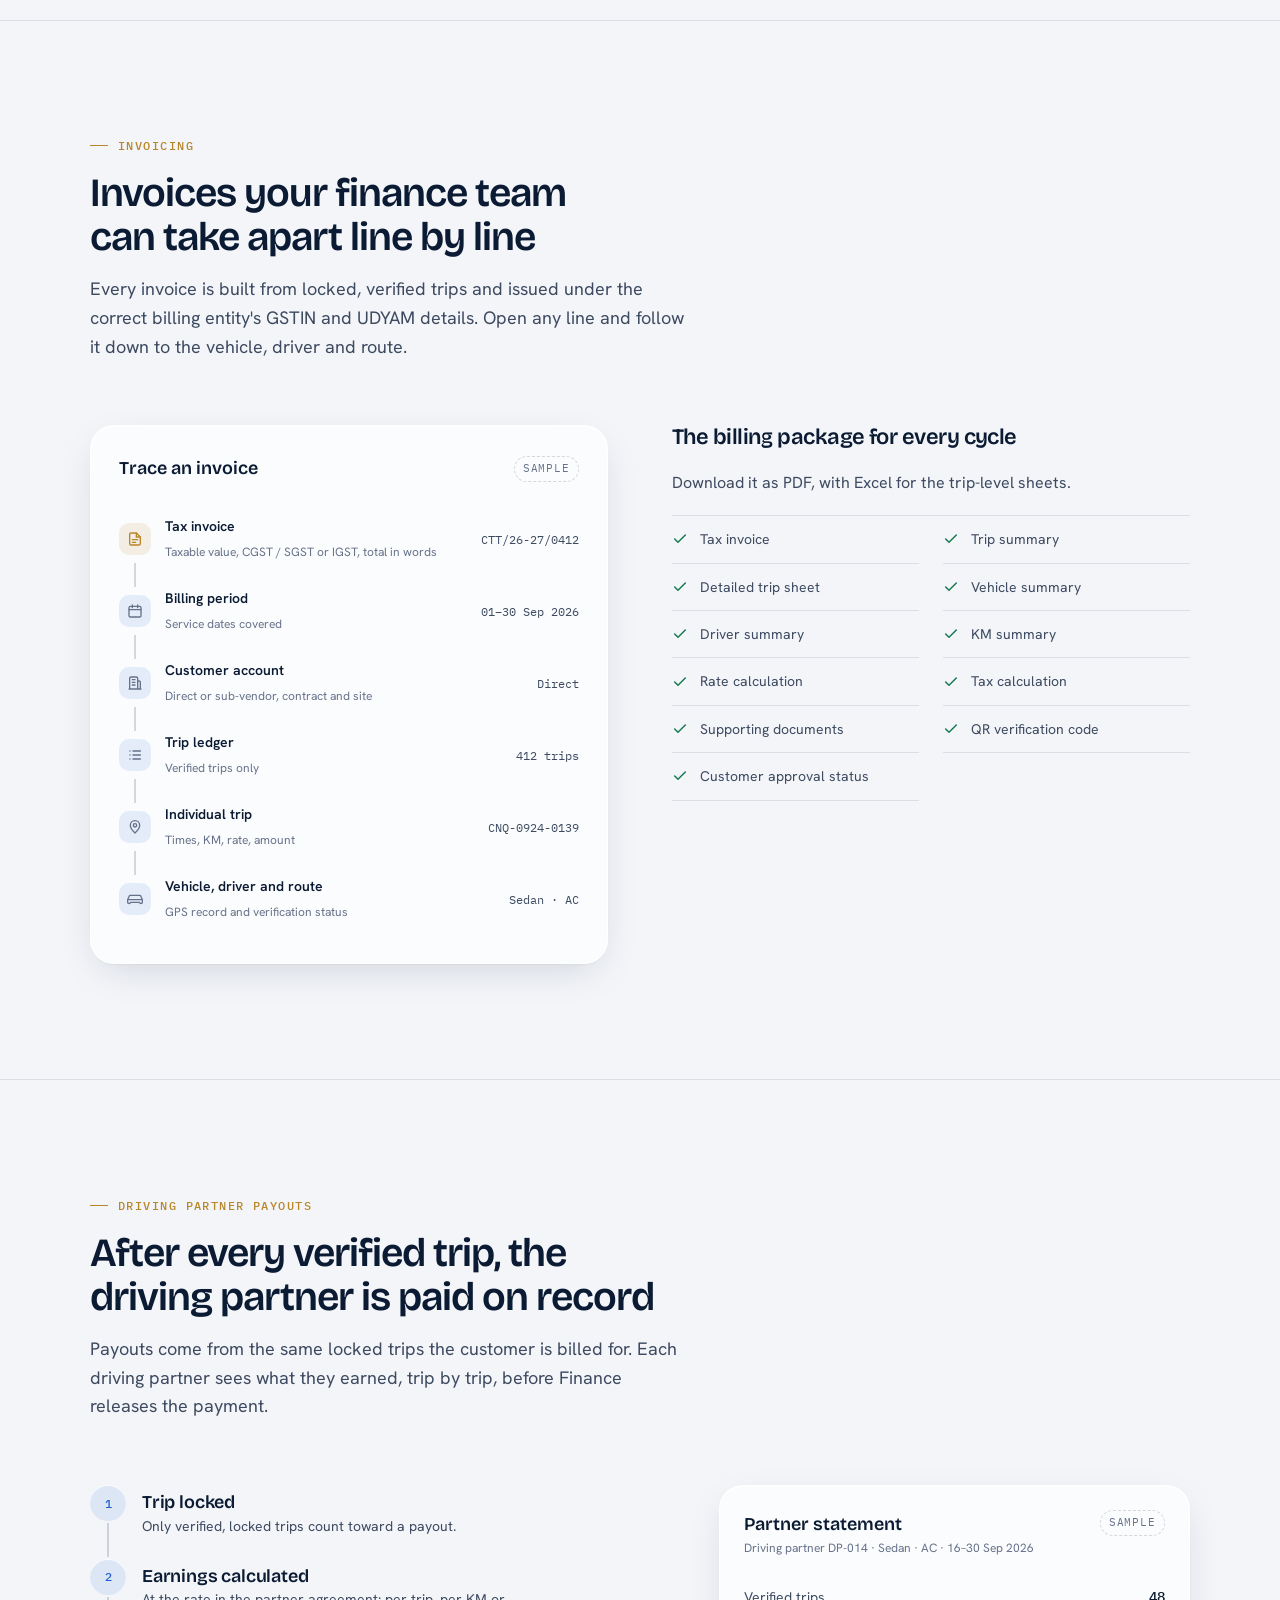
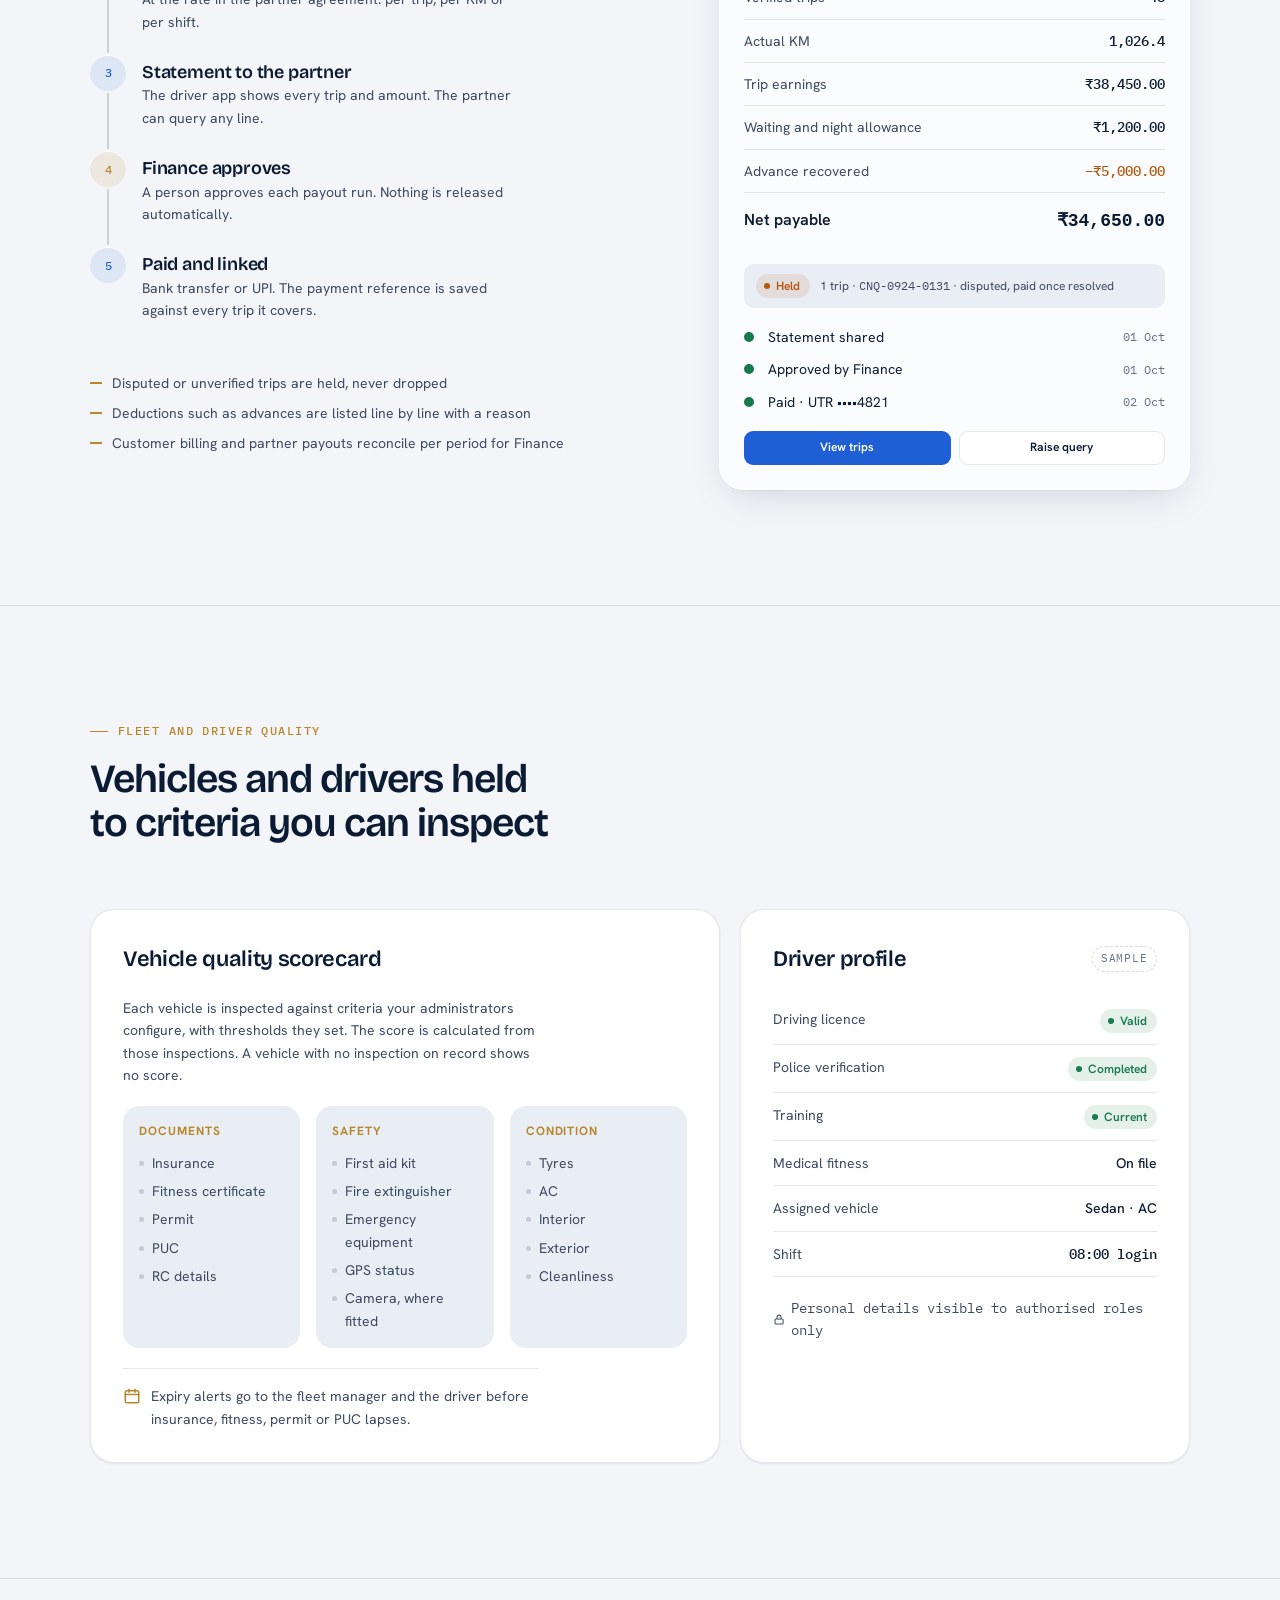
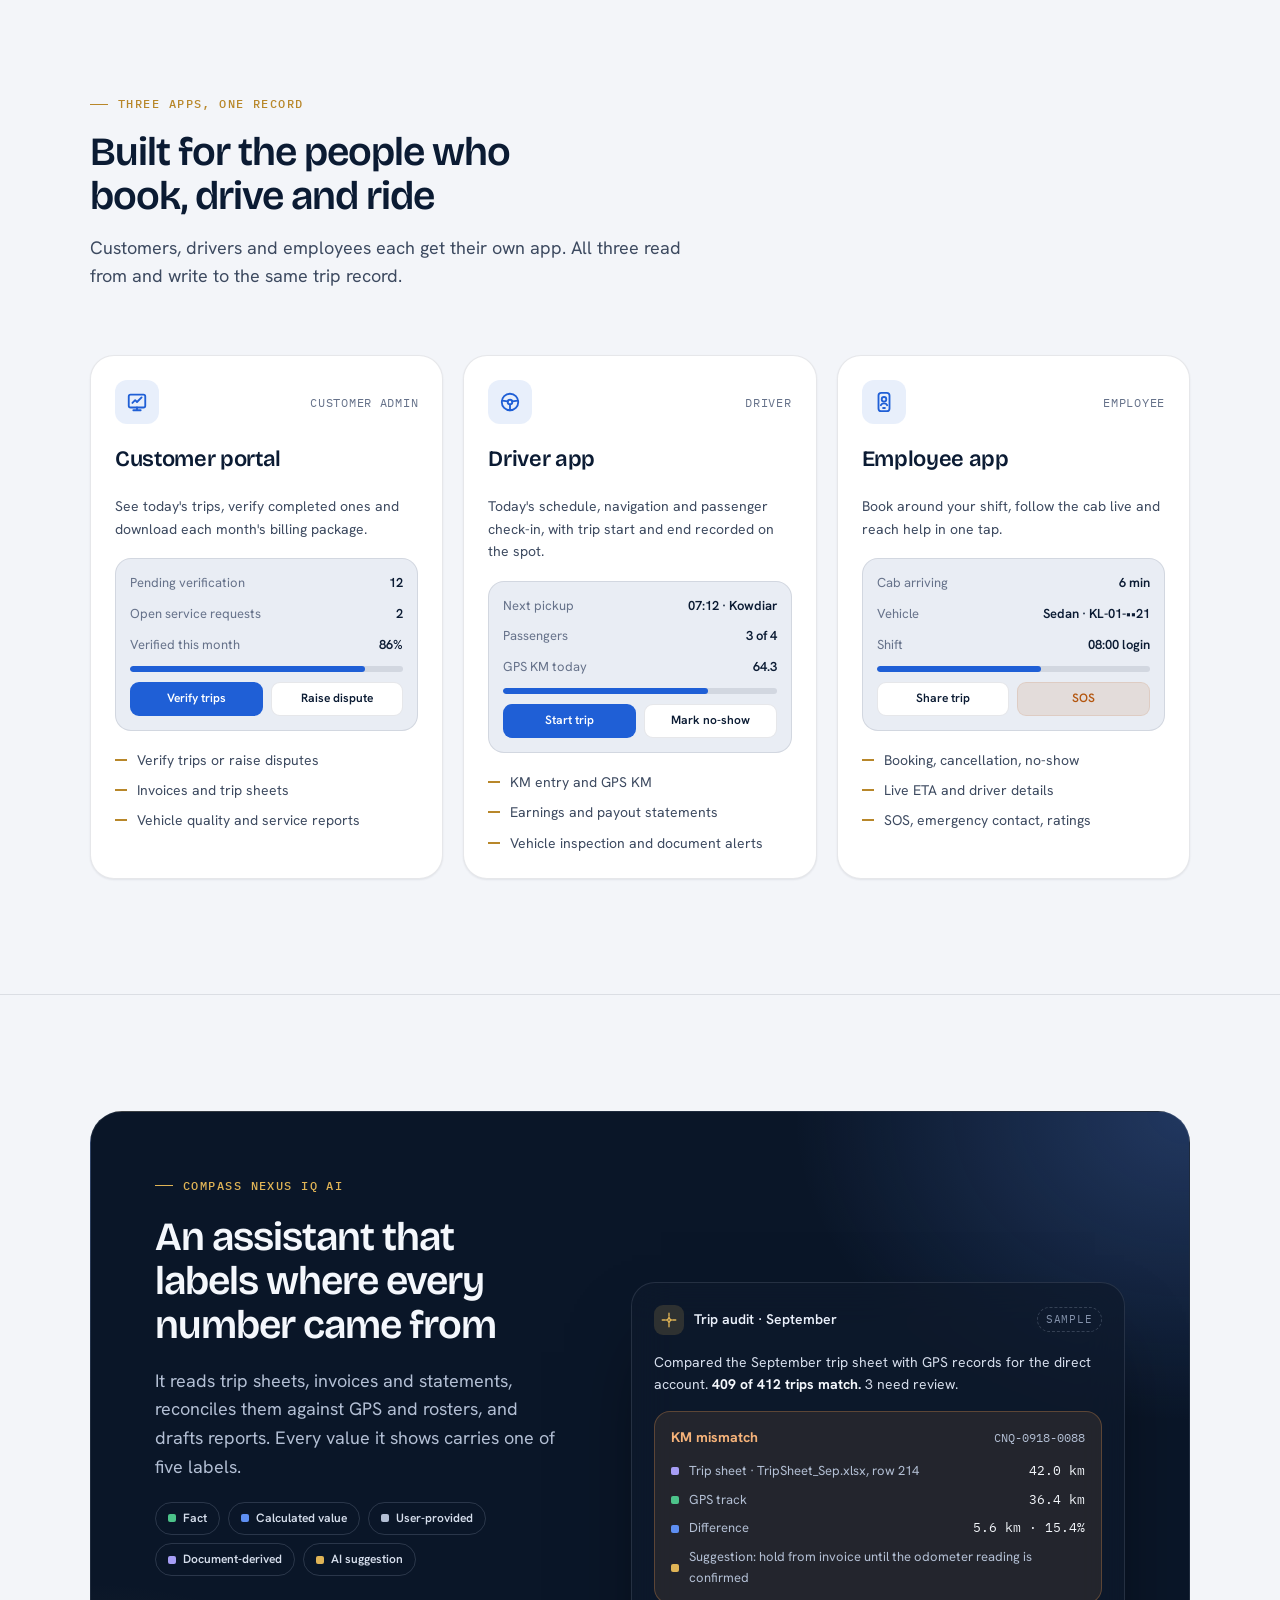
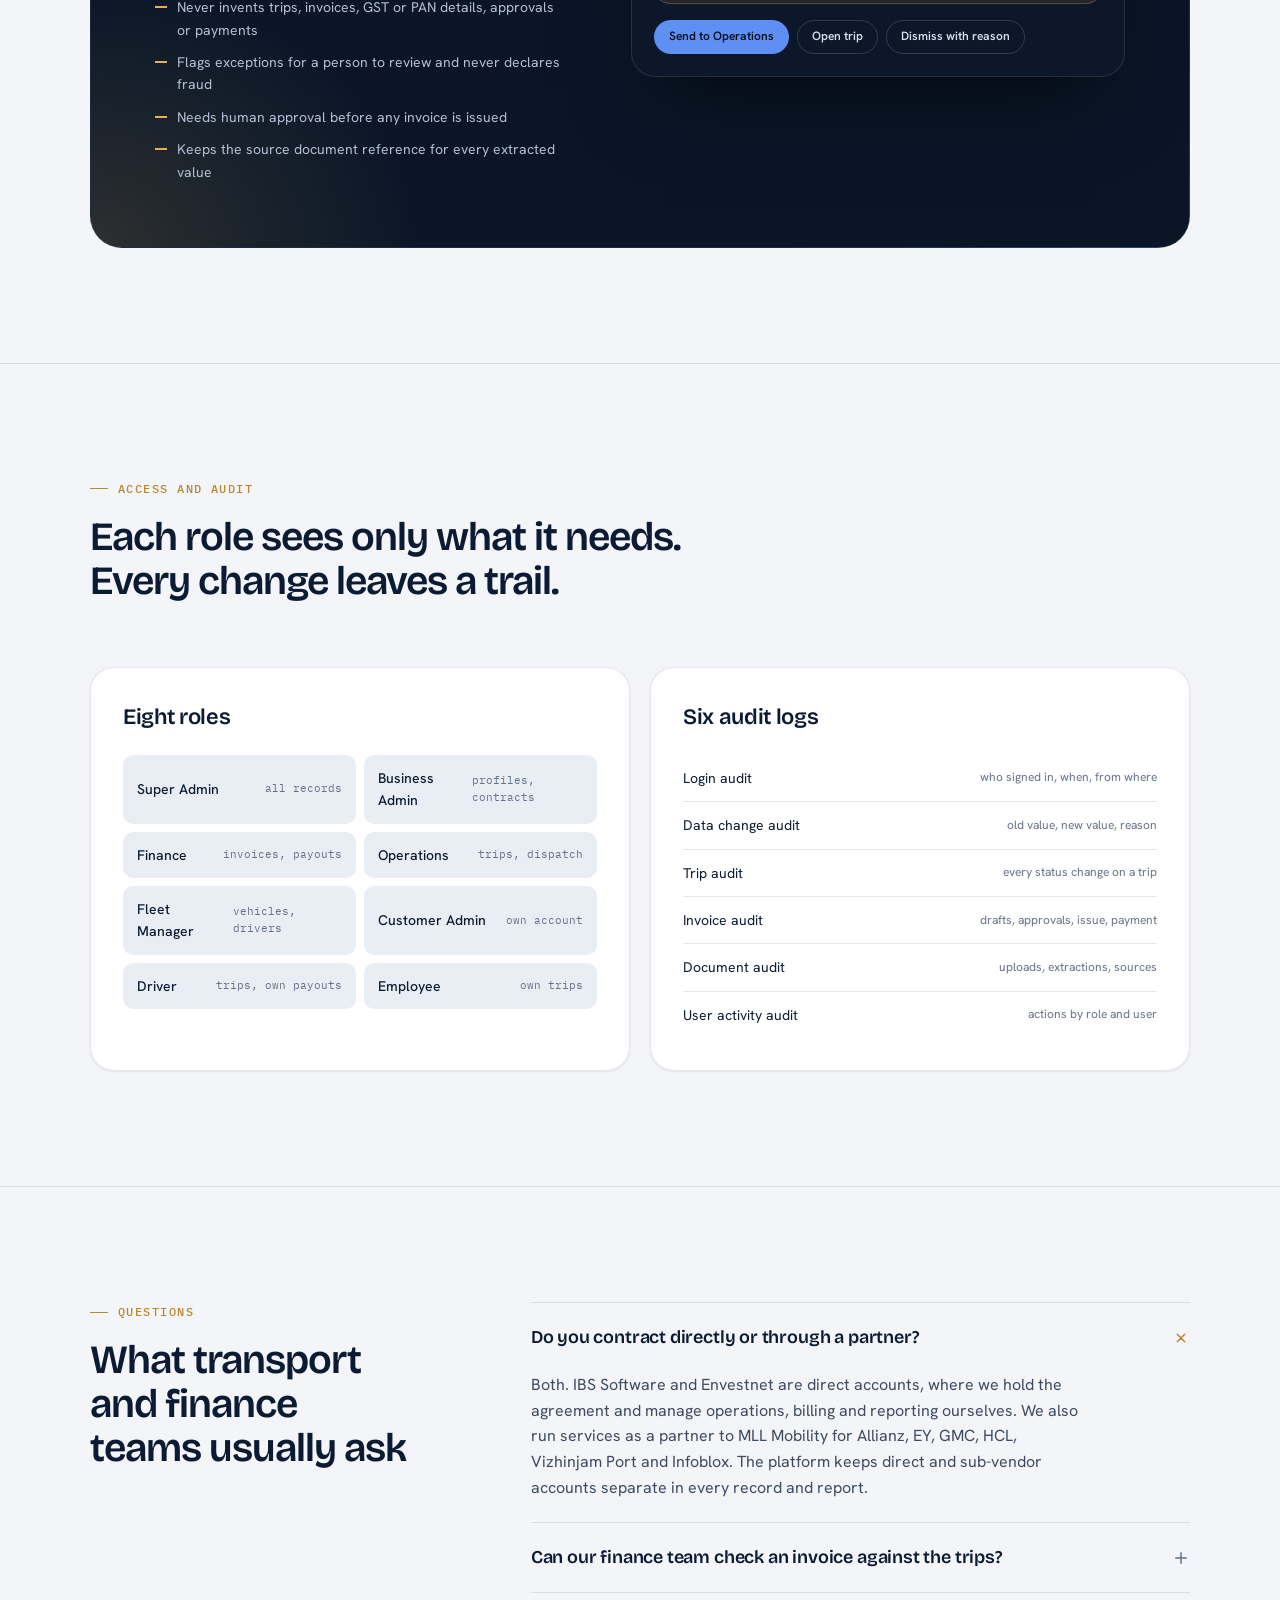
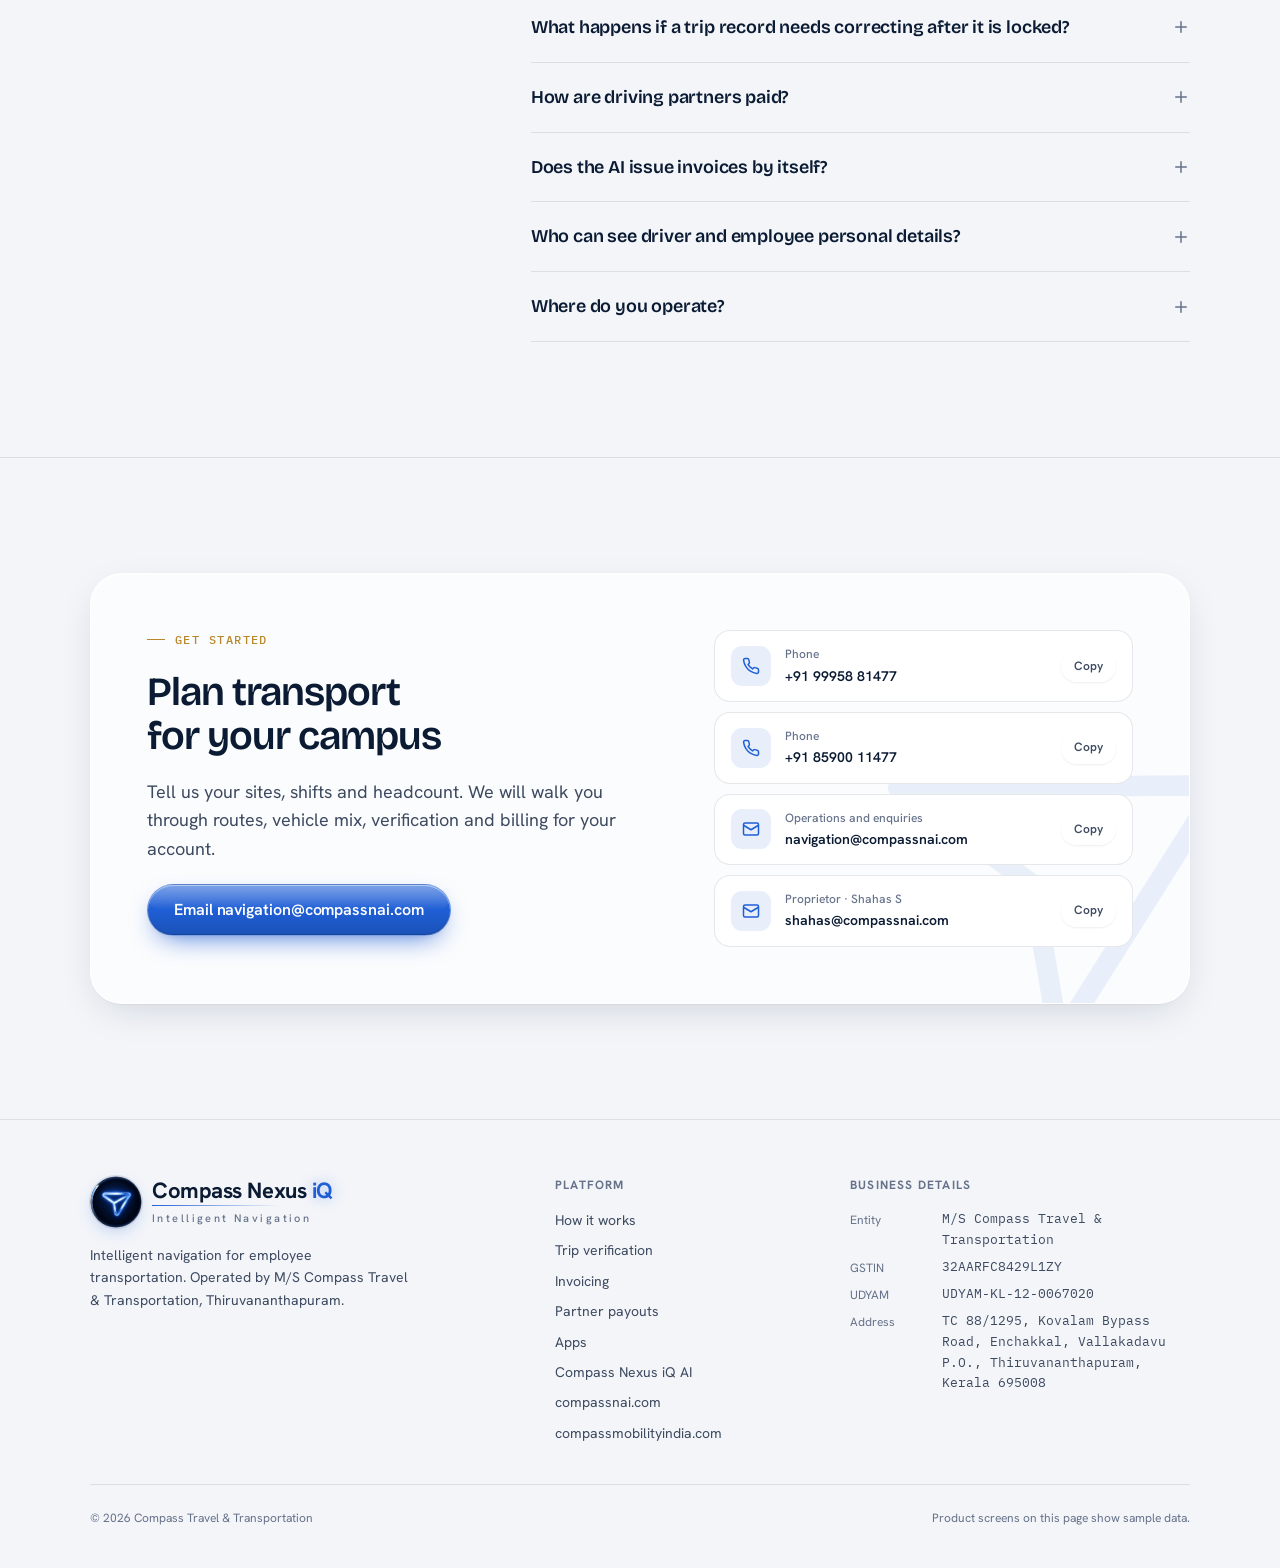
==== commit 4c552ffb: "fix(compass-nexus-site): use current Kovalam Bypass Road address in footer Footer and JSON-LD now sh" ====
--- a/compass-nexus-site/index.html
+++ b/compass-nexus-site/index.html
@@ -24,7 +24,7 @@
   "telephone": ["+91-9995881477", "+91-8590011477"],
   "address": {
     "@type": "PostalAddress",
-    "streetAddress": "TC 35/1044-1, Shadiya Manzil, Gandhi Nagar, Vallakadavu P.O.",
+    "streetAddress": "TC 88/1295, Kovalam Bypass Road, Enchakkal, Vallakadavu P.O.",
     "addressLocality": "Thiruvananthapuram",
     "addressRegion": "Kerala",
     "postalCode": "695008",
@@ -643,7 +643,7 @@
           <div><dt>Entity</dt><dd>M/S Compass Travel &amp; Transportation</dd></div>
           <div><dt>GSTIN</dt><dd>32AARFC8429L1ZY</dd></div>
           <div><dt>UDYAM</dt><dd>UDYAM-KL-12-0067020</dd></div>
-          <div><dt>Registered</dt><dd>TC 35/1044-1, Shadiya Manzil, Gandhi Nagar, Vallakadavu P.O., Thiruvananthapuram, Kerala 695008</dd></div>
+          <div><dt>Address</dt><dd>TC 88/1295, Kovalam Bypass Road, Enchakkal, Vallakadavu P.O., Thiruvananthapuram, Kerala 695008</dd></div>
         </dl>
       </div>
     </div>
